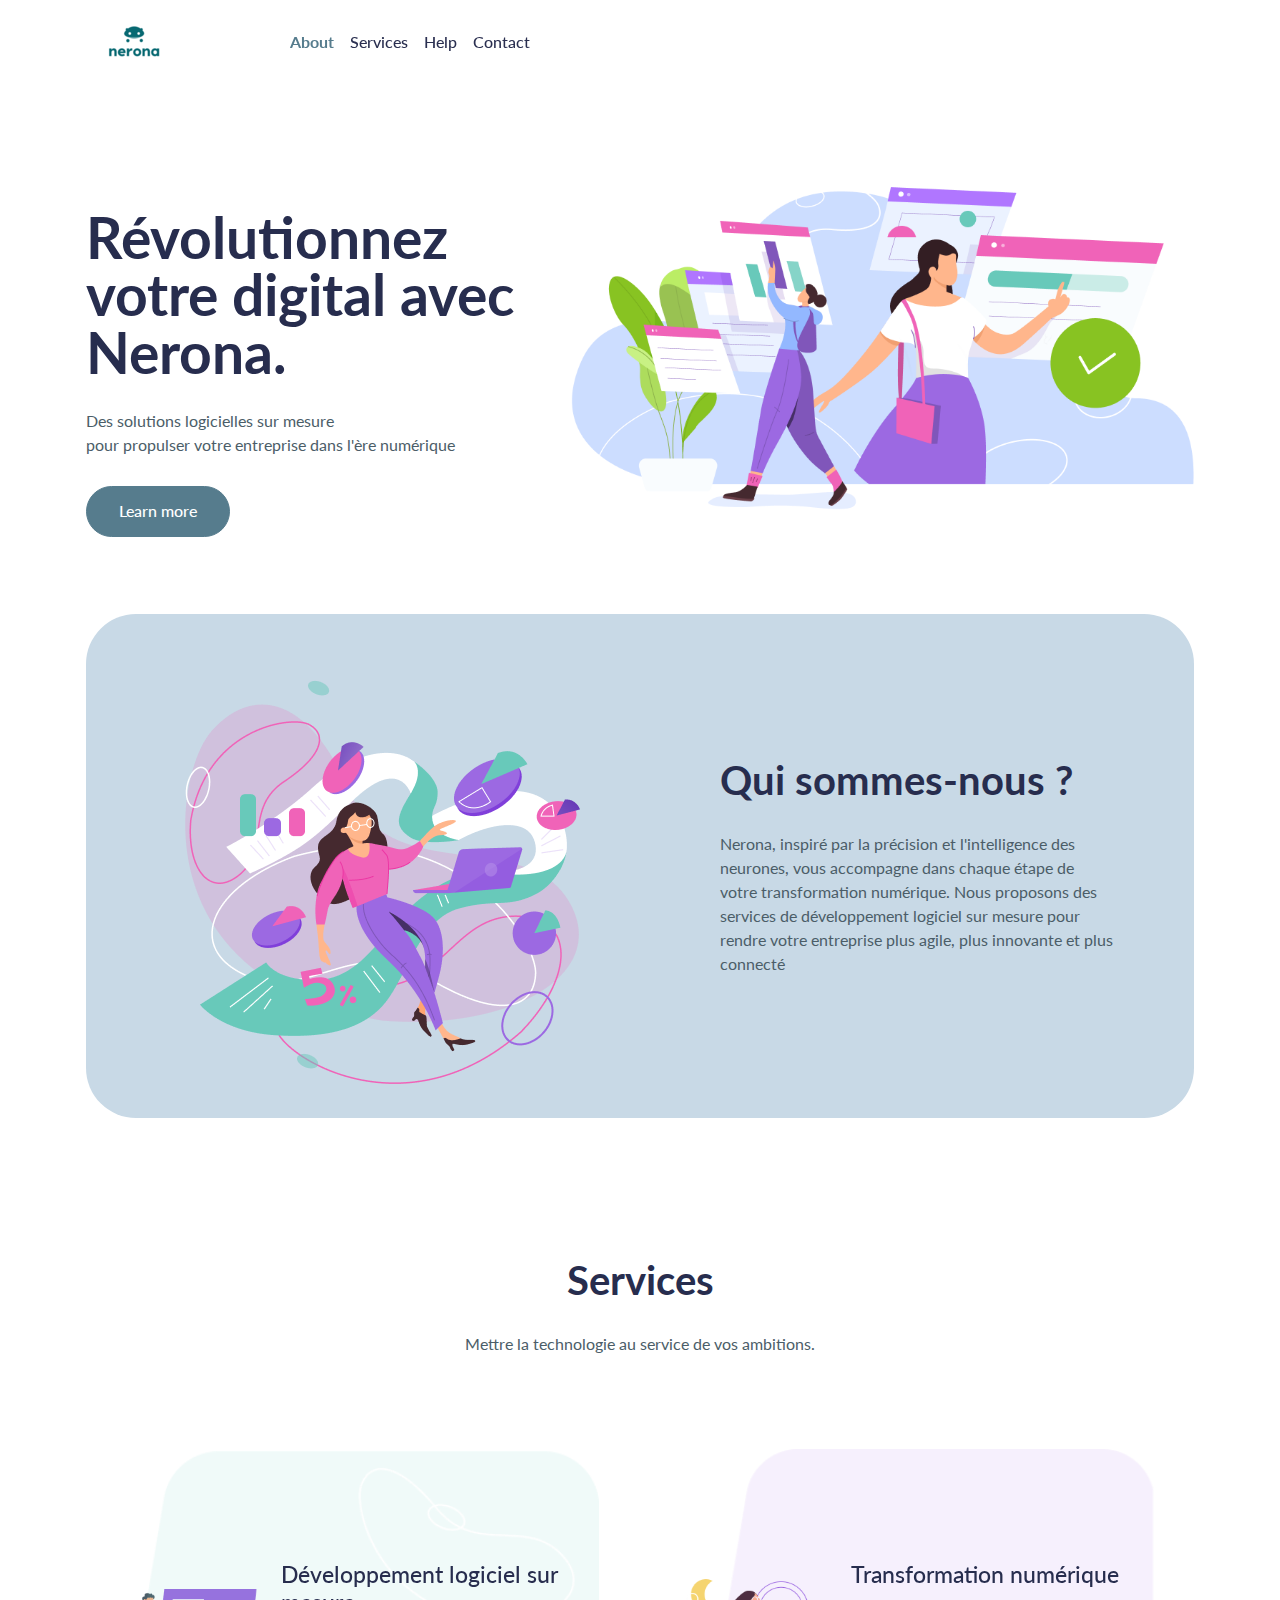
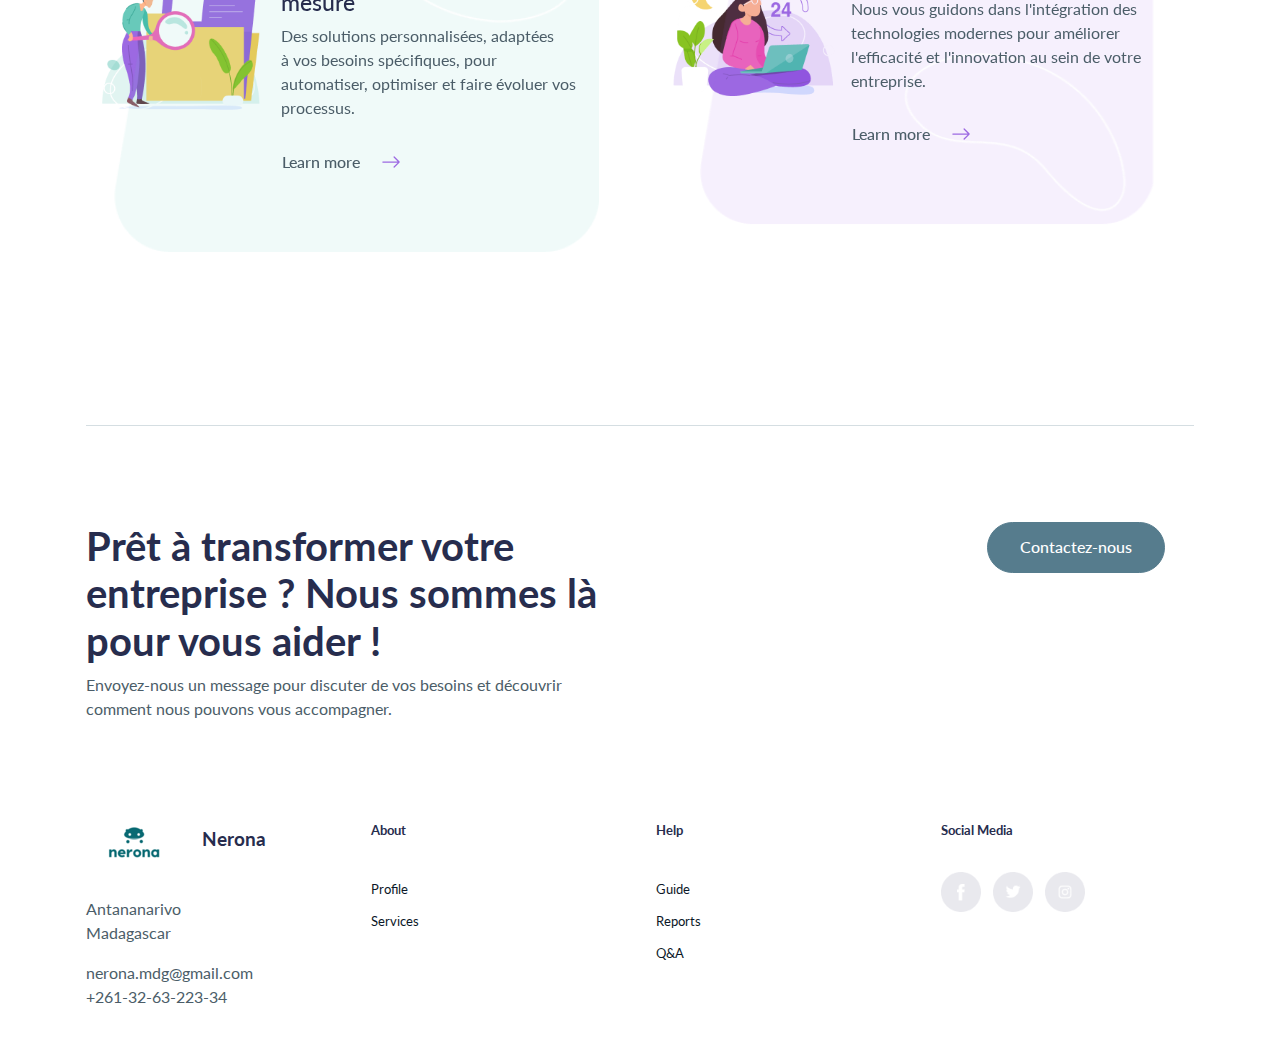
==== index.html @ 91577f98 "first commit" ====
<!DOCTYPE html>
<html lang="en-US" dir="ltr">

<head>
  <meta charset="utf-8">
  <meta http-equiv="X-UA-Compatible" content="IE=edge">
  <meta name="viewport" content="width=device-width, initial-scale=1">
  <title>Nerona</title>
  <link rel="apple-touch-icon" sizes="180x180" href="assets/img/favicons/apple-touch-icon.png">
  <link rel="icon" type="image/png" sizes="32x32" href="assets/img/favicons/favicon-32x32.png">
  <link rel="icon" type="image/png" sizes="16x16" href="assets/img/favicons/favicon-16x16.png">
  <link rel="shortcut icon" type="image/x-icon" href="assets/img/favicons/favicon.ico">
  <link rel="manifest" href="assets/img/favicons/manifest.json">
  <meta name="msapplication-TileImage" content="assets/img/favicons/mstile-150x150.png">
  <meta name="theme-color" content="#ffffff">
  <link href="assets/css/theme.css" rel="stylesheet" />

</head>


<body>
  <main class="main" id="top">
    <nav class="navbar navbar-expand-lg navbar-light fixed-top py-3" data-navbar-on-scroll="data-navbar-on-scroll">
      <div class="container"><a class="navbar-brand" href="#"><img class="img-fluid" src="assets/img/icons/logo.png"
            alt="" /></a>
        <button class="navbar-toggler collapsed" type="button" data-bs-toggle="collapse"
          data-bs-target="#navbarSupportedContent" aria-controls="navbarSupportedContent" aria-expanded="false"
          aria-label="Toggle navigation"><span class="navbar-toggler-icon"></span></button>
        <div class="collapse navbar-collapse" id="navbarSupportedContent">
          <ul class="navbar-nav me-auto ms-lg-4 ms-xl-7 border-bottom border-lg-bottom-0 pt-2 pt-lg-0">
            <li class="nav-item"><a class="nav-link fw-bold active" aria-current="page" href="#">About</a></li>
            <li class="nav-item"><a class="nav-link fw-medium" href="#">Services</a></li>
            <li class="nav-item"><a class="nav-link fw-medium" href="#">Help</a></li>
            <li class="nav-item"><a class="nav-link fw-medium" href="#">Contact</a></li>
          </ul>
        </div>
      </div>
    </nav>
    <section class="py-5">

      <div class="container">
        <div class="row align-items-center">
          <div class="col-md-5 col-lg-7 order-md-1 pt-8"><img class="img-fluid"
              src="assets/img/illustrations/hero-header.png" alt="" /></div>
          <div class="col-md-7 col-lg-5 text-center text-md-start pt-5 pt-md-9">
            <h1 class="mb-4 display-2 fw-bold">Révolutionnez votre digital avec<br
                class="d-block d-lg-none d-xl-block" />Nerona.</h1>
            <p class="mt-3 mb-4">Des solutions logicielles sur mesure <br />pour propulser votre entreprise dans l'ère
              numérique</p><a class="btn btn-lg btn-info rounded-pill" href="#" role="button">Learn more</a>
          </div>
        </div>
      </div>
    </section>
    <section class="py-4">
      <div class="container">
        <div class="row">
          <div class="col-12">
            <div class="card mb-3 bg-soft-danger rounded-3">
              <div class="row g-0 align-items-center">
                <div class="col-md-5 col-lg-6 text-md-center"><img class="img-fluid"
                    src="assets/img/illustrations/about.png" alt="" /></div>
                <div class="col-md-7 col-lg-6 px-md-2 px-xl-6 text-center text-md-start">
                  <div class="card-body px-4 py-5 p-lg-3 p-md-4">
                    <h1 class="mb-4 fw-bold">Qui sommes-nous ?<br class="d-md-none d-xxl-block" /></h1>
                    <p class="card-text">Nerona, inspiré par la précision et l'intelligence des neurones,
                      vous accompagne dans chaque étape de votre transformation numérique.
                      Nous proposons des services de développement logiciel sur mesure pour rendre votre entreprise plus
                      agile,
                      plus innovante et plus connecté
                    </p>
                  </div>
                </div>
              </div>
            </div>
          </div>
        </div>
      </div>
    </section>
    <section class="py-6">
      <div class="container-lg">
        <div class="row flex-center mb-5">
          <div class="col-auto text-center my-4">
            <h1 class="mb-4 fw-bold">Services</h1>
            <p>Mettre la technologie au service de vos ambitions.</p>
          </div>
        </div>
        <div class="row">
          <div class="col-md-6 mb-4">
            <div class="card px-5 px-md-3 py-lg-5">
              <div class="row flex-center">
                <div class="bg-holder z-index-1 d-none d-lg-block"
                  style="background-image:url(assets/img/illustrations/feature-bg-1.png);background-position:center;background-size:contain;">
                </div>
                <div class="bg-holder z-index-1 d-block d-lg-none"
                  style="background-image:url(assets/img/illustrations/feature-bg-1.png);background-position:center;background-size:cover;">
                </div>
                <div class="col-md-4 pe-0 pe-md-0 text-center"><img class="img-fluid"
                    src="assets/img/illustrations/feature-search.png" alt="" /></div>
                <div class="col-md-8 ps-md-3 pe-md-2 text-center text-md-start z-index-2">
                  <div class="card-body px-0">
                    <h4 class="card-title pt-md-5">Développement logiciel sur mesure</h4>
                    <p>Des solutions personnalisées, adaptées
                      <br>à vos besoins spécifiques,
                      pour <br> automatiser, optimiser
                      et faire évoluer vos processus.
                    </p>
                    <div><a class="btn btn-lg ps-0 pe-3" href="#" role="button">Learn more</a>
                      <svg class="bi bi-arrow-right" xmlns="http://www.w3.org/2000/svg" width="20" height="20"
                        fill="#9C69E2" viewBox="0 0 16 16">
                        <path fill-rule="evenodd"
                          d="M1 8a.5.5 0 0 1 .5-.5h11.793l-3.147-3.146a.5.5 0 0 1 .708-.708l4 4a.5.5 0 0 1 0 .708l-4 4a.5.5 0 0 1-.708-.708L13.293 8.5H1.5A.5.5 0 0 1 1 8z">
                        </path>
                      </svg>
                    </div>
                  </div>
                </div>
              </div>
            </div>
          </div>
          <div class="col-md-6 mb-4">
            <div class="card px-5 px-md-3 py-lg-5">
              <div class="row flex-center">
                <div class="bg-holder z-index-1 d-none d-lg-block"
                  style="background-image:url(assets/img/illustrations/feature-bg-2.png);background-position:center;background-size:contain;">
                </div>
                <div class="bg-holder z-index-1 d-block d-lg-none"
                  style="background-image:url(assets/img/illustrations/feature-bg-2.png);background-position:center;background-size:cover;">
                </div>
                <div class="col-md-4 pe-0 pe-md-0 text-center"><img class="img-fluid"
                    src="assets/img/illustrations/feature-hour.png" alt="" /></div>
                <div class="col-md-8 ps-md-3 pe-md-2 text-center text-md-start z-index-2">
                  <div class="card-body px-0">
                    <h4 class="card-title pt-md-5">Transformation numérique</h4>
                    <p>Nous vous guidons dans l'intégration des technologies modernes pour améliorer l'efficacité et
                      l'innovation au sein de votre entreprise.</p>
                    <div><a class="btn btn-lg ps-0 pe-3" href="#" role="button">Learn more</a>
                      <svg class="bi bi-arrow-right" xmlns="http://www.w3.org/2000/svg" width="20" height="20"
                        fill="#9C69E2" viewBox="0 0 16 16">
                        <path fill-rule="evenodd"
                          d="M1 8a.5.5 0 0 1 .5-.5h11.793l-3.147-3.146a.5.5 0 0 1 .708-.708l4 4a.5.5 0 0 1 0 .708l-4 4a.5.5 0 0 1-.708-.708L13.293 8.5H1.5A.5.5 0 0 1 1 8z">
                        </path>
                      </svg>
                    </div>
                  </div>
                </div>
              </div>
            </div>
          </div>
        </div>
      </div>
    </section>
    <section class="py-6 pb-0">

      <div class="container">
        <hr class="text-info opacity-25" />
        <div class="row py-7 justify-content-sm-between text-center text-md-start">
          <div class="col-md-6">
            <h1 class="fw-bold">Prêt à transformer votre entreprise ? Nous sommes là pour vous aider !</h1>
            <p>Envoyez-nous un message pour discuter de vos besoins et découvrir comment nous pouvons vous accompagner.
            </p>
          </div>
          <div class="col-md-6 text-lg-end"><a class="btn btn-lg btn-danger rounded-pill me-4 me-md-3 me-lg-4" href="#"
              role="button">Contactez-nous</a>
          </div>
        </div>
        <div class="row justify-content-lg-around">
          <div class="col-12 col-sm-12 col-lg-3 mb-4 order-0 order-sm-0"><a class="text-decoration-none" href="#"><img
                class="img-fluid me-3" src="assets/img/icons/logo.png" alt="" /><span
                class="fw-bold fs-1 text-1000">Nerona</span></a>
            <p class="mt-4">Antananarivo<br />Madagascar</p>
            <p>nerona.mdg@gmail.com<br />+261-32-63-223-34</p>
          </div>
          <div class="col-6 col-sm-4 col-lg-3 mb-3 order-2 order-sm-1">
            <h6 class="lh-lg fw-bold mb-4">About</h6>
            <ul class="list-unstyled mb-md-4 mb-lg-0">
              <li class="lh-lg"><a class="text-dark fs--1 text-decoration-none" href="#!">Profile</a></li>
              <li class="lh-lg"><a class="text-dark fs--1 text-decoration-none" href="#!">Services</a></li>
            </ul>
          </div>
          <div class="col-6 col-sm-4 col-lg-3 mb-3 order-3 order-sm-2">
            <h6 class="lh-lg fw-bold mb-4"> Help </h6>
            <ul class="list-unstyled mb-md-4 mb-lg-0">
              <li class="lh-lg"><a class="text-dark fs--1 text-decoration-none" href="#!">Guide</a></li>
              <li class="lh-lg"><a class="text-dark fs--1 text-decoration-none" href="#!">Reports</a></li>
              <li class="lh-lg"><a class="text-dark fs--1 text-decoration-none" href="#!">Q&amp;A</a></li>
            </ul>
          </div>
          <div class="col-12 col-sm-4 col-lg-3 mb-3 order-1 order-sm-3">
            <h6 class="lh-lg fw-bold mb-4">Social Media </h6>
            <ul class="list-unstyled mb-md-4 mb-lg-0">
              <li class="list-inline-item"><a class="text-dark fs--1 text-decoration-none" href="#!"><img
                    class="img-fluid" src="assets/img/icons/f.png" width="40" alt="" /></a></li>
              <li class="list-inline-item"><a class="text-dark fs--1 text-decoration-none" href="#!"><img
                    class="img-fluid" src="assets/img/icons/t.png" width="40" alt="" /></a></li>
              <li class="list-inline-item"><a class="text-dark fs--1 text-decoration-none" href="#!"><img
                    class="img-fluid" src="assets/img/icons/i.png" width="40" alt="" /></a></li>
            </ul>
          </div>
        </div>
      </div>
      <!-- end of .container-->

    </section>
  </main>
  <!-- ===============================================-->
  <!--    End of Main Content-->
  <!-- ===============================================-->




  <!-- ===============================================-->
  <!--    JavaScripts-->
  <!-- ===============================================-->
  <script src="vendors/@popperjs/popper.min.js"></script>
  <script src="vendors/bootstrap/bootstrap.min.js"></script>
  <script src="vendors/is/is.min.js"></script>
  <script src="https://polyfill.io/v3/polyfill.min.js?features=window.scroll"></script>
  <script src="assets/js/theme.js"></script>

  <link
    href="https://fonts.googleapis.com/css2?family=Lato:ital,wght@0,300;0,400;0,700;0,900;1,300;1,700;1,900&amp;display=swap"
    rel="stylesheet">
</body>

</html>
---- assets/css/theme.css ----
/* -------------------------------------------------------------------------- */
/*                                 Theme                                      */
/* -------------------------------------------------------------------------- */
/* prettier-ignore */
/* -------------------------------------------------------------------------- */
/*                                  Utilities                                 */
/* -------------------------------------------------------------------------- */
/*-----------------------------------------------
|   Bootstrap Styles
-----------------------------------------------*/
/*!
 * Bootstrap v5.0.0-alpha1 (https://getbootstrap.com/)
 * Copyright 2011-2020 The Bootstrap Authors
 * Copyright 2011-2020 Twitter, Inc.
 * Licensed under MIT (https://github.com/twbs/bootstrap/blob/main/LICENSE)
 */
:root {
  /* --bs-blue:  #567C8D;
  --bs-indigo: #727cf5;
  --bs-purple: #567C8D;
  --bs-pink: #567C8D;
  --bs-red: #EF4358;
  --bs-orange: #F56538;
  --bs-yellow: #FFBA49;
  --bs-green: #68C9BA;
  --bs-teal: #299EF3;
  --bs-cyan: #38B0F5;
  --bs-white: #fff;
  --bs-gray: #94A2B3;
  --bs-gray-dark: #4B5D68;
  --bs-primary:  #567C8D;
  --bs-secondary: #299EF3;
  --bs-success: #68C9BA;
  --bs-info: #567C8D;
  --bs-warning: #FFBA49;
  --bs-danger: #567C8D;
  --bs-light: #f9fafd;
  --bs-dark: #0b1727;
  --bs-font-sans-serif: "Lato", "Poppins", -apple-system, BlinkMacSystemFont, "Segoe UI", "Helvetica Neue", Arial, sans-serif, "Apple Color Emoji", "Segoe UI Emoji", "Segoe UI Symbol";
  --bs-font-monospace: "SFMono-Regular", Menlo, Monaco, Consolas, "Liberation Mono", "Courier New", monospace;
  --bs-gradient: linear-gradient(180deg, rgba(255, 255, 255, 0.15), rgba(255, 255, 255, 0)); */
}

*,
*::before,
*::after {
  -webkit-box-sizing: border-box;
  box-sizing: border-box;
}

@media (prefers-reduced-motion: no-preference) {
  :root {
    scroll-behavior: smooth;
  }
}

body {
  margin: 0;
  font-family: "Lato", -apple-system, BlinkMacSystemFont, "Segoe UI", "Helvetica Neue", Arial, sans-serif, "Apple Color Emoji", "Segoe UI Emoji", "Segoe UI Symbol";
  font-size: 1rem;
  font-weight: 400;
  line-height: 1.5;
  color: #4B5D68;
  background-color: #fff;
  -webkit-text-size-adjust: 100%;
  -webkit-tap-highlight-color: rgba(0, 0, 0, 0);
}

[tabindex="-1"]:focus:not(:focus-visible) {
  outline: 0 !important;
}

hr {
  margin: 1rem 0;
  color: #bec3d0;
  background-color: currentColor;
  border: 0;
  opacity: 1;
}

hr:not([size]) {
  height: 1px;
}

h1, .h1, h2, .h2, h3, .h3, h4, .h4, h5, .h5, h6, .h6 {
  margin-top: 0;
  margin-bottom: 0.5rem;
  font-family: "Lato", "Poppins", -apple-system, BlinkMacSystemFont, "Segoe UI", "Helvetica Neue", Arial, sans-serif, "Apple Color Emoji", "Segoe UI Emoji", "Segoe UI Symbol";
  font-weight: 500;
  line-height: 1.2;
  color: #272D4E;
}

h1, .h1 {
  font-size: calc(1.37383rem + 1.48598vw);
}

@media (min-width: 1200px) {
  h1, .h1 {
    font-size: 2.48832rem;
  }
}

h2, .h2 {
  font-size: calc(1.33236rem + 0.98832vw);
}

@media (min-width: 1200px) {
  h2, .h2 {
    font-size: 2.0736rem;
  }
}

h3, .h3 {
  font-size: calc(1.2978rem + 0.5736vw);
}

@media (min-width: 1200px) {
  h3, .h3 {
    font-size: 1.728rem;
  }
}

h4, .h4 {
  font-size: calc(1.269rem + 0.228vw);
}

@media (min-width: 1200px) {
  h4, .h4 {
    font-size: 1.44rem;
  }
}

h5, .h5 {
  font-size: 1.2rem;
}

h6, .h6 {
  font-size: 0.83333rem;
}

p {
  margin-top: 0;
  margin-bottom: 1rem;
}

abbr[title],
abbr[data-bs-original-title] {
  text-decoration: underline;
  -webkit-text-decoration: underline dotted;
  text-decoration: underline dotted;
  cursor: help;
  -webkit-text-decoration-skip-ink: none;
  text-decoration-skip-ink: none;
}

address {
  margin-bottom: 1rem;
  font-style: normal;
  line-height: inherit;
}

ol,
ul {
  padding-left: 2rem;
}

ol,
ul,
dl {
  margin-top: 0;
  margin-bottom: 1rem;
}

ol ol,
ul ul,
ol ul,
ul ol {
  margin-bottom: 0;
}

dt {
  font-weight: 700;
}

dd {
  margin-bottom: .5rem;
  margin-left: 0;
}

blockquote {
  margin: 0 0 1rem;
}

b,
strong {
  font-weight: 800;
}

small, .small {
  font-size: 75%;
}

mark, .mark {
  padding: 0.2em;
  background-color: #fcf8e3;
}

sub,
sup {
  position: relative;
  font-size: 0.75em;
  line-height: 0;
  vertical-align: baseline;
}

sub {
  bottom: -.25em;
}

sup {
  top: -.5em;
}

a {
  color: #299EF3;
  text-decoration: none;
}

a:hover {
  color: #217ec2;
  text-decoration: underline;
}

a:not([href]):not([class]), a:not([href]):not([class]):hover {
  color: inherit;
  text-decoration: none;
}

pre,
code,
kbd,
samp {
  font-family: var(--bs-font-monospace);
  font-size: 1em;
  direction: ltr /* rtl:ignore */;
  unicode-bidi: bidi-override;
}

pre {
  display: block;
  margin-top: 0;
  margin-bottom: 1rem;
  overflow: auto;
  font-size: 75%;
}

pre code {
  font-size: inherit;
  color: inherit;
  word-break: normal;
}

code {
  font-size: 75%;
  color: #567C8D;
  word-wrap: break-word;
}

a > code {
  color: inherit;
}

kbd {
  padding: 0.2rem 0.4rem;
  font-size: 75%;
  color: #fff;
  background-color: #4F5665;
  border-radius: 0.625rem;
}

kbd kbd {
  padding: 0;
  font-size: 1em;
  font-weight: 700;
}

figure {
  margin: 0 0 1rem;
}

img,
svg {
  vertical-align: middle;
}

table {
  caption-side: bottom;
  border-collapse: collapse;
}

caption {
  padding-top: 0.5rem;
  padding-bottom: 0.5rem;
  color: #6f7995;
  text-align: left;
}

th {
  text-align: inherit;
  text-align: -webkit-match-parent;
}

thead,
tbody,
tfoot,
tr,
td,
th {
  border-color: inherit;
  border-style: solid;
  border-width: 0;
}

label {
  display: inline-block;
}

button {
  border-radius: 0;
}

button:focus:not(:focus-visible) {
  outline: 0;
}

input,
button,
select,
optgroup,
textarea {
  margin: 0;
  font-family: inherit;
  font-size: inherit;
  line-height: inherit;
}

button,
select {
  text-transform: none;
}

[role="button"] {
  cursor: pointer;
}

select {
  word-wrap: normal;
}

[list]::-webkit-calendar-picker-indicator {
  display: none;
}

button,
[type="button"],
[type="reset"],
[type="submit"] {
  -webkit-appearance: button;
}

button:not(:disabled),
[type="button"]:not(:disabled),
[type="reset"]:not(:disabled),
[type="submit"]:not(:disabled) {
  cursor: pointer;
}

::-moz-focus-inner {
  padding: 0;
  border-style: none;
}

textarea {
  resize: vertical;
}

fieldset {
  min-width: 0;
  padding: 0;
  margin: 0;
  border: 0;
}

legend {
  float: left;
  width: 100%;
  padding: 0;
  margin-bottom: 0.5rem;
  font-size: calc(1.275rem + 0.3vw);
  line-height: inherit;
}

@media (min-width: 1200px) {
  legend {
    font-size: 1.5rem;
  }
}

legend + * {
  clear: left;
}

::-webkit-datetime-edit-fields-wrapper,
::-webkit-datetime-edit-text,
::-webkit-datetime-edit-minute,
::-webkit-datetime-edit-hour-field,
::-webkit-datetime-edit-day-field,
::-webkit-datetime-edit-month-field,
::-webkit-datetime-edit-year-field {
  padding: 0;
}

::-webkit-inner-spin-button {
  height: auto;
}

[type="search"] {
  outline-offset: -2px;
  -webkit-appearance: textfield;
}

/* rtl:raw:
[type="tel"],
[type="url"],
[type="email"],
[type="number"] {
  direction: ltr;
}
*/
::-webkit-search-decoration {
  -webkit-appearance: none;
}

::-webkit-color-swatch-wrapper {
  padding: 0;
}

::file-selector-button {
  font: inherit;
}

::-webkit-file-upload-button {
  font: inherit;
  -webkit-appearance: button;
}

output {
  display: inline-block;
}

iframe {
  border: 0;
}

summary {
  display: list-item;
  cursor: pointer;
}

progress {
  vertical-align: baseline;
}

[hidden] {
  display: none !important;
}

.lead {
  font-size: 1.2rem;
  font-weight: 400;
}

.display-1 {
  font-size: calc(1.55498rem + 3.65978vw);
  font-weight: 900;
  line-height: 1;
}

@media (min-width: 1200px) {
  .display-1 {
    font-size: 4.29982rem;
  }
}

.display-2 {
  font-size: calc(1.48332rem + 2.79982vw);
  font-weight: 900;
  line-height: 1;
}

@media (min-width: 1200px) {
  .display-2 {
    font-size: 3.58318rem;
  }
}

.display-3 {
  font-size: calc(1.4236rem + 2.08318vw);
  font-weight: 900;
  line-height: 1;
}

@media (min-width: 1200px) {
  .display-3 {
    font-size: 2.98598rem;
  }
}

.display-4 {
  font-size: calc(1.37383rem + 1.48598vw);
  font-weight: 900;
  line-height: 1;
}

@media (min-width: 1200px) {
  .display-4 {
    font-size: 2.48832rem;
  }
}

.display-5 {
  font-size: calc(1.33236rem + 0.98832vw);
  font-weight: 900;
  line-height: 1;
}

@media (min-width: 1200px) {
  .display-5 {
    font-size: 2.0736rem;
  }
}

.display-6 {
  font-size: calc(1.2978rem + 0.5736vw);
  font-weight: 900;
  line-height: 1;
}

@media (min-width: 1200px) {
  .display-6 {
    font-size: 1.728rem;
  }
}

.list-unstyled {
  padding-left: 0;
  list-style: none;
}

.list-inline {
  padding-left: 0;
  list-style: none;
}

.list-inline-item {
  display: inline-block;
}

.list-inline-item:not(:last-child) {
  margin-right: 0.5rem;
}

.initialism {
  font-size: 75%;
  text-transform: uppercase;
}

.blockquote {
  margin-bottom: 1rem;
  font-size: 1.2rem;
}

.blockquote > :last-child {
  margin-bottom: 0;
}

.blockquote-footer {
  margin-top: -1rem;
  margin-bottom: 1rem;
  font-size: 75%;
  color: #94A2B3;
}

.blockquote-footer::before {
  content: "\2014\00A0";
}

.img-fluid {
  max-width: 100%;
  height: auto;
}

.img-thumbnail {
  padding: 0.25rem;
  background-color: #fff;
  border: 1px solid #bec3d0;
  border-radius: 0.25rem;
  max-width: 100%;
  height: auto;
}

.figure {
  display: inline-block;
}

.figure-img {
  margin-bottom: 0.5rem;
  line-height: 1;
}

.figure-caption {
  font-size: 75%;
  color: #94A2B3;
}

.container,
.container-fluid,
.container-sm,
.container-md,
.container-lg,
.container-xl,
.container-xxl {
  width: 100%;
  padding-right: var(--bs-gutter-x, 1rem);
  padding-left: var(--bs-gutter-x, 1rem);
  margin-right: auto;
  margin-left: auto;
}

@media (min-width: 576px) {
  .container, .container-sm {
    max-width: 540px;
  }
}

@media (min-width: 768px) {
  .container, .container-sm, .container-md {
    max-width: 720px;
  }
}

@media (min-width: 992px) {
  .container, .container-sm, .container-md, .container-lg {
    max-width: 960px;
  }
}

@media (min-width: 1200px) {
  .container, .container-sm, .container-md, .container-lg, .container-xl {
    max-width: 1140px;
  }
}

@media (min-width: 1540px) {
  .container, .container-sm, .container-md, .container-lg, .container-xl, .container-xxl {
    max-width: 1480px;
  }
}

.row {
  --bs-gutter-x: 2rem;
  --bs-gutter-y: 0;
  display: -webkit-box;
  display: -ms-flexbox;
  display: flex;
  -ms-flex-wrap: wrap;
  flex-wrap: wrap;
  margin-top: calc(var(--bs-gutter-y) * -1);
  margin-right: calc(var(--bs-gutter-x) / -2);
  margin-left: calc(var(--bs-gutter-x) / -2);
}

.row > * {
  -ms-flex-negative: 0;
  flex-shrink: 0;
  width: 100%;
  max-width: 100%;
  padding-right: calc(var(--bs-gutter-x) / 2);
  padding-left: calc(var(--bs-gutter-x) / 2);
  margin-top: var(--bs-gutter-y);
}

.col {
  -webkit-box-flex: 1;
  -ms-flex: 1 0 0%;
  flex: 1 0 0%;
}

.row-cols-auto > * {
  -webkit-box-flex: 0;
  -ms-flex: 0 0 auto;
  flex: 0 0 auto;
  width: auto;
}

.row-cols-1 > * {
  -webkit-box-flex: 0;
  -ms-flex: 0 0 auto;
  flex: 0 0 auto;
  width: 100%;
}

.row-cols-2 > * {
  -webkit-box-flex: 0;
  -ms-flex: 0 0 auto;
  flex: 0 0 auto;
  width: 50%;
}

.row-cols-3 > * {
  -webkit-box-flex: 0;
  -ms-flex: 0 0 auto;
  flex: 0 0 auto;
  width: 33.33333%;
}

.row-cols-4 > * {
  -webkit-box-flex: 0;
  -ms-flex: 0 0 auto;
  flex: 0 0 auto;
  width: 25%;
}

.row-cols-5 > * {
  -webkit-box-flex: 0;
  -ms-flex: 0 0 auto;
  flex: 0 0 auto;
  width: 20%;
}

.row-cols-6 > * {
  -webkit-box-flex: 0;
  -ms-flex: 0 0 auto;
  flex: 0 0 auto;
  width: 16.66667%;
}

.col-auto {
  -webkit-box-flex: 0;
  -ms-flex: 0 0 auto;
  flex: 0 0 auto;
  width: auto;
}

.col-1 {
  -webkit-box-flex: 0;
  -ms-flex: 0 0 auto;
  flex: 0 0 auto;
  width: 8.33333%;
}

.col-2 {
  -webkit-box-flex: 0;
  -ms-flex: 0 0 auto;
  flex: 0 0 auto;
  width: 16.66667%;
}

.col-3 {
  -webkit-box-flex: 0;
  -ms-flex: 0 0 auto;
  flex: 0 0 auto;
  width: 25%;
}

.col-4 {
  -webkit-box-flex: 0;
  -ms-flex: 0 0 auto;
  flex: 0 0 auto;
  width: 33.33333%;
}

.col-5 {
  -webkit-box-flex: 0;
  -ms-flex: 0 0 auto;
  flex: 0 0 auto;
  width: 41.66667%;
}

.col-6 {
  -webkit-box-flex: 0;
  -ms-flex: 0 0 auto;
  flex: 0 0 auto;
  width: 50%;
}

.col-7 {
  -webkit-box-flex: 0;
  -ms-flex: 0 0 auto;
  flex: 0 0 auto;
  width: 58.33333%;
}

.col-8 {
  -webkit-box-flex: 0;
  -ms-flex: 0 0 auto;
  flex: 0 0 auto;
  width: 66.66667%;
}

.col-9 {
  -webkit-box-flex: 0;
  -ms-flex: 0 0 auto;
  flex: 0 0 auto;
  width: 75%;
}

.col-10 {
  -webkit-box-flex: 0;
  -ms-flex: 0 0 auto;
  flex: 0 0 auto;
  width: 83.33333%;
}

.col-11 {
  -webkit-box-flex: 0;
  -ms-flex: 0 0 auto;
  flex: 0 0 auto;
  width: 91.66667%;
}

.col-12 {
  -webkit-box-flex: 0;
  -ms-flex: 0 0 auto;
  flex: 0 0 auto;
  width: 100%;
}

.offset-1 {
  margin-left: 8.33333%;
}

.offset-2 {
  margin-left: 16.66667%;
}

.offset-3 {
  margin-left: 25%;
}

.offset-4 {
  margin-left: 33.33333%;
}

.offset-5 {
  margin-left: 41.66667%;
}

.offset-6 {
  margin-left: 50%;
}

.offset-7 {
  margin-left: 58.33333%;
}

.offset-8 {
  margin-left: 66.66667%;
}

.offset-9 {
  margin-left: 75%;
}

.offset-10 {
  margin-left: 83.33333%;
}

.offset-11 {
  margin-left: 91.66667%;
}

.g-0,
.gx-0 {
  --bs-gutter-x: 0;
}

.g-0,
.gy-0 {
  --bs-gutter-y: 0;
}

.g-1,
.gx-1 {
  --bs-gutter-x: 0.25rem;
}

.g-1,
.gy-1 {
  --bs-gutter-y: 0.25rem;
}

.g-2,
.gx-2 {
  --bs-gutter-x: 0.5rem;
}

.g-2,
.gy-2 {
  --bs-gutter-y: 0.5rem;
}

.g-3,
.gx-3 {
  --bs-gutter-x: 1rem;
}

.g-3,
.gy-3 {
  --bs-gutter-y: 1rem;
}

.g-4,
.gx-4 {
  --bs-gutter-x: 1.8rem;
}

.g-4,
.gy-4 {
  --bs-gutter-y: 1.8rem;
}

.g-5,
.gx-5 {
  --bs-gutter-x: 3rem;
}

.g-5,
.gy-5 {
  --bs-gutter-y: 3rem;
}

.g-6,
.gx-6 {
  --bs-gutter-x: 4rem;
}

.g-6,
.gy-6 {
  --bs-gutter-y: 4rem;
}

.g-7,
.gx-7 {
  --bs-gutter-x: 5rem;
}

.g-7,
.gy-7 {
  --bs-gutter-y: 5rem;
}

.g-8,
.gx-8 {
  --bs-gutter-x: 7.5rem;
}

.g-8,
.gy-8 {
  --bs-gutter-y: 7.5rem;
}

.g-9,
.gx-9 {
  --bs-gutter-x: 10rem;
}

.g-9,
.gy-9 {
  --bs-gutter-y: 10rem;
}

.g-10,
.gx-10 {
  --bs-gutter-x: 12.5rem;
}

.g-10,
.gy-10 {
  --bs-gutter-y: 12.5rem;
}

.g-11,
.gx-11 {
  --bs-gutter-x: 15rem;
}

.g-11,
.gy-11 {
  --bs-gutter-y: 15rem;
}

@media (min-width: 576px) {
  .col-sm {
    -webkit-box-flex: 1;
    -ms-flex: 1 0 0%;
    flex: 1 0 0%;
  }
  .row-cols-sm-auto > * {
    -webkit-box-flex: 0;
    -ms-flex: 0 0 auto;
    flex: 0 0 auto;
    width: auto;
  }
  .row-cols-sm-1 > * {
    -webkit-box-flex: 0;
    -ms-flex: 0 0 auto;
    flex: 0 0 auto;
    width: 100%;
  }
  .row-cols-sm-2 > * {
    -webkit-box-flex: 0;
    -ms-flex: 0 0 auto;
    flex: 0 0 auto;
    width: 50%;
  }
  .row-cols-sm-3 > * {
    -webkit-box-flex: 0;
    -ms-flex: 0 0 auto;
    flex: 0 0 auto;
    width: 33.33333%;
  }
  .row-cols-sm-4 > * {
    -webkit-box-flex: 0;
    -ms-flex: 0 0 auto;
    flex: 0 0 auto;
    width: 25%;
  }
  .row-cols-sm-5 > * {
    -webkit-box-flex: 0;
    -ms-flex: 0 0 auto;
    flex: 0 0 auto;
    width: 20%;
  }
  .row-cols-sm-6 > * {
    -webkit-box-flex: 0;
    -ms-flex: 0 0 auto;
    flex: 0 0 auto;
    width: 16.66667%;
  }
  .col-sm-auto {
    -webkit-box-flex: 0;
    -ms-flex: 0 0 auto;
    flex: 0 0 auto;
    width: auto;
  }
  .col-sm-1 {
    -webkit-box-flex: 0;
    -ms-flex: 0 0 auto;
    flex: 0 0 auto;
    width: 8.33333%;
  }
  .col-sm-2 {
    -webkit-box-flex: 0;
    -ms-flex: 0 0 auto;
    flex: 0 0 auto;
    width: 16.66667%;
  }
  .col-sm-3 {
    -webkit-box-flex: 0;
    -ms-flex: 0 0 auto;
    flex: 0 0 auto;
    width: 25%;
  }
  .col-sm-4 {
    -webkit-box-flex: 0;
    -ms-flex: 0 0 auto;
    flex: 0 0 auto;
    width: 33.33333%;
  }
  .col-sm-5 {
    -webkit-box-flex: 0;
    -ms-flex: 0 0 auto;
    flex: 0 0 auto;
    width: 41.66667%;
  }
  .col-sm-6 {
    -webkit-box-flex: 0;
    -ms-flex: 0 0 auto;
    flex: 0 0 auto;
    width: 50%;
  }
  .col-sm-7 {
    -webkit-box-flex: 0;
    -ms-flex: 0 0 auto;
    flex: 0 0 auto;
    width: 58.33333%;
  }
  .col-sm-8 {
    -webkit-box-flex: 0;
    -ms-flex: 0 0 auto;
    flex: 0 0 auto;
    width: 66.66667%;
  }
  .col-sm-9 {
    -webkit-box-flex: 0;
    -ms-flex: 0 0 auto;
    flex: 0 0 auto;
    width: 75%;
  }
  .col-sm-10 {
    -webkit-box-flex: 0;
    -ms-flex: 0 0 auto;
    flex: 0 0 auto;
    width: 83.33333%;
  }
  .col-sm-11 {
    -webkit-box-flex: 0;
    -ms-flex: 0 0 auto;
    flex: 0 0 auto;
    width: 91.66667%;
  }
  .col-sm-12 {
    -webkit-box-flex: 0;
    -ms-flex: 0 0 auto;
    flex: 0 0 auto;
    width: 100%;
  }
  .offset-sm-0 {
    margin-left: 0;
  }
  .offset-sm-1 {
    margin-left: 8.33333%;
  }
  .offset-sm-2 {
    margin-left: 16.66667%;
  }
  .offset-sm-3 {
    margin-left: 25%;
  }
  .offset-sm-4 {
    margin-left: 33.33333%;
  }
  .offset-sm-5 {
    margin-left: 41.66667%;
  }
  .offset-sm-6 {
    margin-left: 50%;
  }
  .offset-sm-7 {
    margin-left: 58.33333%;
  }
  .offset-sm-8 {
    margin-left: 66.66667%;
  }
  .offset-sm-9 {
    margin-left: 75%;
  }
  .offset-sm-10 {
    margin-left: 83.33333%;
  }
  .offset-sm-11 {
    margin-left: 91.66667%;
  }
  .g-sm-0,
  .gx-sm-0 {
    --bs-gutter-x: 0;
  }
  .g-sm-0,
  .gy-sm-0 {
    --bs-gutter-y: 0;
  }
  .g-sm-1,
  .gx-sm-1 {
    --bs-gutter-x: 0.25rem;
  }
  .g-sm-1,
  .gy-sm-1 {
    --bs-gutter-y: 0.25rem;
  }
  .g-sm-2,
  .gx-sm-2 {
    --bs-gutter-x: 0.5rem;
  }
  .g-sm-2,
  .gy-sm-2 {
    --bs-gutter-y: 0.5rem;
  }
  .g-sm-3,
  .gx-sm-3 {
    --bs-gutter-x: 1rem;
  }
  .g-sm-3,
  .gy-sm-3 {
    --bs-gutter-y: 1rem;
  }
  .g-sm-4,
  .gx-sm-4 {
    --bs-gutter-x: 1.8rem;
  }
  .g-sm-4,
  .gy-sm-4 {
    --bs-gutter-y: 1.8rem;
  }
  .g-sm-5,
  .gx-sm-5 {
    --bs-gutter-x: 3rem;
  }
  .g-sm-5,
  .gy-sm-5 {
    --bs-gutter-y: 3rem;
  }
  .g-sm-6,
  .gx-sm-6 {
    --bs-gutter-x: 4rem;
  }
  .g-sm-6,
  .gy-sm-6 {
    --bs-gutter-y: 4rem;
  }
  .g-sm-7,
  .gx-sm-7 {
    --bs-gutter-x: 5rem;
  }
  .g-sm-7,
  .gy-sm-7 {
    --bs-gutter-y: 5rem;
  }
  .g-sm-8,
  .gx-sm-8 {
    --bs-gutter-x: 7.5rem;
  }
  .g-sm-8,
  .gy-sm-8 {
    --bs-gutter-y: 7.5rem;
  }
  .g-sm-9,
  .gx-sm-9 {
    --bs-gutter-x: 10rem;
  }
  .g-sm-9,
  .gy-sm-9 {
    --bs-gutter-y: 10rem;
  }
  .g-sm-10,
  .gx-sm-10 {
    --bs-gutter-x: 12.5rem;
  }
  .g-sm-10,
  .gy-sm-10 {
    --bs-gutter-y: 12.5rem;
  }
  .g-sm-11,
  .gx-sm-11 {
    --bs-gutter-x: 15rem;
  }
  .g-sm-11,
  .gy-sm-11 {
    --bs-gutter-y: 15rem;
  }
}

@media (min-width: 768px) {
  .col-md {
    -webkit-box-flex: 1;
    -ms-flex: 1 0 0%;
    flex: 1 0 0%;
  }
  .row-cols-md-auto > * {
    -webkit-box-flex: 0;
    -ms-flex: 0 0 auto;
    flex: 0 0 auto;
    width: auto;
  }
  .row-cols-md-1 > * {
    -webkit-box-flex: 0;
    -ms-flex: 0 0 auto;
    flex: 0 0 auto;
    width: 100%;
  }
  .row-cols-md-2 > * {
    -webkit-box-flex: 0;
    -ms-flex: 0 0 auto;
    flex: 0 0 auto;
    width: 50%;
  }
  .row-cols-md-3 > * {
    -webkit-box-flex: 0;
    -ms-flex: 0 0 auto;
    flex: 0 0 auto;
    width: 33.33333%;
  }
  .row-cols-md-4 > * {
    -webkit-box-flex: 0;
    -ms-flex: 0 0 auto;
    flex: 0 0 auto;
    width: 25%;
  }
  .row-cols-md-5 > * {
    -webkit-box-flex: 0;
    -ms-flex: 0 0 auto;
    flex: 0 0 auto;
    width: 20%;
  }
  .row-cols-md-6 > * {
    -webkit-box-flex: 0;
    -ms-flex: 0 0 auto;
    flex: 0 0 auto;
    width: 16.66667%;
  }
  .col-md-auto {
    -webkit-box-flex: 0;
    -ms-flex: 0 0 auto;
    flex: 0 0 auto;
    width: auto;
  }
  .col-md-1 {
    -webkit-box-flex: 0;
    -ms-flex: 0 0 auto;
    flex: 0 0 auto;
    width: 8.33333%;
  }
  .col-md-2 {
    -webkit-box-flex: 0;
    -ms-flex: 0 0 auto;
    flex: 0 0 auto;
    width: 16.66667%;
  }
  .col-md-3 {
    -webkit-box-flex: 0;
    -ms-flex: 0 0 auto;
    flex: 0 0 auto;
    width: 25%;
  }
  .col-md-4 {
    -webkit-box-flex: 0;
    -ms-flex: 0 0 auto;
    flex: 0 0 auto;
    width: 33.33333%;
  }
  .col-md-5 {
    -webkit-box-flex: 0;
    -ms-flex: 0 0 auto;
    flex: 0 0 auto;
    width: 41.66667%;
  }
  .col-md-6 {
    -webkit-box-flex: 0;
    -ms-flex: 0 0 auto;
    flex: 0 0 auto;
    width: 50%;
  }
  .col-md-7 {
    -webkit-box-flex: 0;
    -ms-flex: 0 0 auto;
    flex: 0 0 auto;
    width: 58.33333%;
  }
  .col-md-8 {
    -webkit-box-flex: 0;
    -ms-flex: 0 0 auto;
    flex: 0 0 auto;
    width: 66.66667%;
  }
  .col-md-9 {
    -webkit-box-flex: 0;
    -ms-flex: 0 0 auto;
    flex: 0 0 auto;
    width: 75%;
  }
  .col-md-10 {
    -webkit-box-flex: 0;
    -ms-flex: 0 0 auto;
    flex: 0 0 auto;
    width: 83.33333%;
  }
  .col-md-11 {
    -webkit-box-flex: 0;
    -ms-flex: 0 0 auto;
    flex: 0 0 auto;
    width: 91.66667%;
  }
  .col-md-12 {
    -webkit-box-flex: 0;
    -ms-flex: 0 0 auto;
    flex: 0 0 auto;
    width: 100%;
  }
  .offset-md-0 {
    margin-left: 0;
  }
  .offset-md-1 {
    margin-left: 8.33333%;
  }
  .offset-md-2 {
    margin-left: 16.66667%;
  }
  .offset-md-3 {
    margin-left: 25%;
  }
  .offset-md-4 {
    margin-left: 33.33333%;
  }
  .offset-md-5 {
    margin-left: 41.66667%;
  }
  .offset-md-6 {
    margin-left: 50%;
  }
  .offset-md-7 {
    margin-left: 58.33333%;
  }
  .offset-md-8 {
    margin-left: 66.66667%;
  }
  .offset-md-9 {
    margin-left: 75%;
  }
  .offset-md-10 {
    margin-left: 83.33333%;
  }
  .offset-md-11 {
    margin-left: 91.66667%;
  }
  .g-md-0,
  .gx-md-0 {
    --bs-gutter-x: 0;
  }
  .g-md-0,
  .gy-md-0 {
    --bs-gutter-y: 0;
  }
  .g-md-1,
  .gx-md-1 {
    --bs-gutter-x: 0.25rem;
  }
  .g-md-1,
  .gy-md-1 {
    --bs-gutter-y: 0.25rem;
  }
  .g-md-2,
  .gx-md-2 {
    --bs-gutter-x: 0.5rem;
  }
  .g-md-2,
  .gy-md-2 {
    --bs-gutter-y: 0.5rem;
  }
  .g-md-3,
  .gx-md-3 {
    --bs-gutter-x: 1rem;
  }
  .g-md-3,
  .gy-md-3 {
    --bs-gutter-y: 1rem;
  }
  .g-md-4,
  .gx-md-4 {
    --bs-gutter-x: 1.8rem;
  }
  .g-md-4,
  .gy-md-4 {
    --bs-gutter-y: 1.8rem;
  }
  .g-md-5,
  .gx-md-5 {
    --bs-gutter-x: 3rem;
  }
  .g-md-5,
  .gy-md-5 {
    --bs-gutter-y: 3rem;
  }
  .g-md-6,
  .gx-md-6 {
    --bs-gutter-x: 4rem;
  }
  .g-md-6,
  .gy-md-6 {
    --bs-gutter-y: 4rem;
  }
  .g-md-7,
  .gx-md-7 {
    --bs-gutter-x: 5rem;
  }
  .g-md-7,
  .gy-md-7 {
    --bs-gutter-y: 5rem;
  }
  .g-md-8,
  .gx-md-8 {
    --bs-gutter-x: 7.5rem;
  }
  .g-md-8,
  .gy-md-8 {
    --bs-gutter-y: 7.5rem;
  }
  .g-md-9,
  .gx-md-9 {
    --bs-gutter-x: 10rem;
  }
  .g-md-9,
  .gy-md-9 {
    --bs-gutter-y: 10rem;
  }
  .g-md-10,
  .gx-md-10 {
    --bs-gutter-x: 12.5rem;
  }
  .g-md-10,
  .gy-md-10 {
    --bs-gutter-y: 12.5rem;
  }
  .g-md-11,
  .gx-md-11 {
    --bs-gutter-x: 15rem;
  }
  .g-md-11,
  .gy-md-11 {
    --bs-gutter-y: 15rem;
  }
}

@media (min-width: 992px) {
  .col-lg {
    -webkit-box-flex: 1;
    -ms-flex: 1 0 0%;
    flex: 1 0 0%;
  }
  .row-cols-lg-auto > * {
    -webkit-box-flex: 0;
    -ms-flex: 0 0 auto;
    flex: 0 0 auto;
    width: auto;
  }
  .row-cols-lg-1 > * {
    -webkit-box-flex: 0;
    -ms-flex: 0 0 auto;
    flex: 0 0 auto;
    width: 100%;
  }
  .row-cols-lg-2 > * {
    -webkit-box-flex: 0;
    -ms-flex: 0 0 auto;
    flex: 0 0 auto;
    width: 50%;
  }
  .row-cols-lg-3 > * {
    -webkit-box-flex: 0;
    -ms-flex: 0 0 auto;
    flex: 0 0 auto;
    width: 33.33333%;
  }
  .row-cols-lg-4 > * {
    -webkit-box-flex: 0;
    -ms-flex: 0 0 auto;
    flex: 0 0 auto;
    width: 25%;
  }
  .row-cols-lg-5 > * {
    -webkit-box-flex: 0;
    -ms-flex: 0 0 auto;
    flex: 0 0 auto;
    width: 20%;
  }
  .row-cols-lg-6 > * {
    -webkit-box-flex: 0;
    -ms-flex: 0 0 auto;
    flex: 0 0 auto;
    width: 16.66667%;
  }
  .col-lg-auto {
    -webkit-box-flex: 0;
    -ms-flex: 0 0 auto;
    flex: 0 0 auto;
    width: auto;
  }
  .col-lg-1 {
    -webkit-box-flex: 0;
    -ms-flex: 0 0 auto;
    flex: 0 0 auto;
    width: 8.33333%;
  }
  .col-lg-2 {
    -webkit-box-flex: 0;
    -ms-flex: 0 0 auto;
    flex: 0 0 auto;
    width: 16.66667%;
  }
  .col-lg-3 {
    -webkit-box-flex: 0;
    -ms-flex: 0 0 auto;
    flex: 0 0 auto;
    width: 25%;
  }
  .col-lg-4 {
    -webkit-box-flex: 0;
    -ms-flex: 0 0 auto;
    flex: 0 0 auto;
    width: 33.33333%;
  }
  .col-lg-5 {
    -webkit-box-flex: 0;
    -ms-flex: 0 0 auto;
    flex: 0 0 auto;
    width: 41.66667%;
  }
  .col-lg-6 {
    -webkit-box-flex: 0;
    -ms-flex: 0 0 auto;
    flex: 0 0 auto;
    width: 50%;
  }
  .col-lg-7 {
    -webkit-box-flex: 0;
    -ms-flex: 0 0 auto;
    flex: 0 0 auto;
    width: 58.33333%;
  }
  .col-lg-8 {
    -webkit-box-flex: 0;
    -ms-flex: 0 0 auto;
    flex: 0 0 auto;
    width: 66.66667%;
  }
  .col-lg-9 {
    -webkit-box-flex: 0;
    -ms-flex: 0 0 auto;
    flex: 0 0 auto;
    width: 75%;
  }
  .col-lg-10 {
    -webkit-box-flex: 0;
    -ms-flex: 0 0 auto;
    flex: 0 0 auto;
    width: 83.33333%;
  }
  .col-lg-11 {
    -webkit-box-flex: 0;
    -ms-flex: 0 0 auto;
    flex: 0 0 auto;
    width: 91.66667%;
  }
  .col-lg-12 {
    -webkit-box-flex: 0;
    -ms-flex: 0 0 auto;
    flex: 0 0 auto;
    width: 100%;
  }
  .offset-lg-0 {
    margin-left: 0;
  }
  .offset-lg-1 {
    margin-left: 8.33333%;
  }
  .offset-lg-2 {
    margin-left: 16.66667%;
  }
  .offset-lg-3 {
    margin-left: 25%;
  }
  .offset-lg-4 {
    margin-left: 33.33333%;
  }
  .offset-lg-5 {
    margin-left: 41.66667%;
  }
  .offset-lg-6 {
    margin-left: 50%;
  }
  .offset-lg-7 {
    margin-left: 58.33333%;
  }
  .offset-lg-8 {
    margin-left: 66.66667%;
  }
  .offset-lg-9 {
    margin-left: 75%;
  }
  .offset-lg-10 {
    margin-left: 83.33333%;
  }
  .offset-lg-11 {
    margin-left: 91.66667%;
  }
  .g-lg-0,
  .gx-lg-0 {
    --bs-gutter-x: 0;
  }
  .g-lg-0,
  .gy-lg-0 {
    --bs-gutter-y: 0;
  }
  .g-lg-1,
  .gx-lg-1 {
    --bs-gutter-x: 0.25rem;
  }
  .g-lg-1,
  .gy-lg-1 {
    --bs-gutter-y: 0.25rem;
  }
  .g-lg-2,
  .gx-lg-2 {
    --bs-gutter-x: 0.5rem;
  }
  .g-lg-2,
  .gy-lg-2 {
    --bs-gutter-y: 0.5rem;
  }
  .g-lg-3,
  .gx-lg-3 {
    --bs-gutter-x: 1rem;
  }
  .g-lg-3,
  .gy-lg-3 {
    --bs-gutter-y: 1rem;
  }
  .g-lg-4,
  .gx-lg-4 {
    --bs-gutter-x: 1.8rem;
  }
  .g-lg-4,
  .gy-lg-4 {
    --bs-gutter-y: 1.8rem;
  }
  .g-lg-5,
  .gx-lg-5 {
    --bs-gutter-x: 3rem;
  }
  .g-lg-5,
  .gy-lg-5 {
    --bs-gutter-y: 3rem;
  }
  .g-lg-6,
  .gx-lg-6 {
    --bs-gutter-x: 4rem;
  }
  .g-lg-6,
  .gy-lg-6 {
    --bs-gutter-y: 4rem;
  }
  .g-lg-7,
  .gx-lg-7 {
    --bs-gutter-x: 5rem;
  }
  .g-lg-7,
  .gy-lg-7 {
    --bs-gutter-y: 5rem;
  }
  .g-lg-8,
  .gx-lg-8 {
    --bs-gutter-x: 7.5rem;
  }
  .g-lg-8,
  .gy-lg-8 {
    --bs-gutter-y: 7.5rem;
  }
  .g-lg-9,
  .gx-lg-9 {
    --bs-gutter-x: 10rem;
  }
  .g-lg-9,
  .gy-lg-9 {
    --bs-gutter-y: 10rem;
  }
  .g-lg-10,
  .gx-lg-10 {
    --bs-gutter-x: 12.5rem;
  }
  .g-lg-10,
  .gy-lg-10 {
    --bs-gutter-y: 12.5rem;
  }
  .g-lg-11,
  .gx-lg-11 {
    --bs-gutter-x: 15rem;
  }
  .g-lg-11,
  .gy-lg-11 {
    --bs-gutter-y: 15rem;
  }
}

@media (min-width: 1200px) {
  .col-xl {
    -webkit-box-flex: 1;
    -ms-flex: 1 0 0%;
    flex: 1 0 0%;
  }
  .row-cols-xl-auto > * {
    -webkit-box-flex: 0;
    -ms-flex: 0 0 auto;
    flex: 0 0 auto;
    width: auto;
  }
  .row-cols-xl-1 > * {
    -webkit-box-flex: 0;
    -ms-flex: 0 0 auto;
    flex: 0 0 auto;
    width: 100%;
  }
  .row-cols-xl-2 > * {
    -webkit-box-flex: 0;
    -ms-flex: 0 0 auto;
    flex: 0 0 auto;
    width: 50%;
  }
  .row-cols-xl-3 > * {
    -webkit-box-flex: 0;
    -ms-flex: 0 0 auto;
    flex: 0 0 auto;
    width: 33.33333%;
  }
  .row-cols-xl-4 > * {
    -webkit-box-flex: 0;
    -ms-flex: 0 0 auto;
    flex: 0 0 auto;
    width: 25%;
  }
  .row-cols-xl-5 > * {
    -webkit-box-flex: 0;
    -ms-flex: 0 0 auto;
    flex: 0 0 auto;
    width: 20%;
  }
  .row-cols-xl-6 > * {
    -webkit-box-flex: 0;
    -ms-flex: 0 0 auto;
    flex: 0 0 auto;
    width: 16.66667%;
  }
  .col-xl-auto {
    -webkit-box-flex: 0;
    -ms-flex: 0 0 auto;
    flex: 0 0 auto;
    width: auto;
  }
  .col-xl-1 {
    -webkit-box-flex: 0;
    -ms-flex: 0 0 auto;
    flex: 0 0 auto;
    width: 8.33333%;
  }
  .col-xl-2 {
    -webkit-box-flex: 0;
    -ms-flex: 0 0 auto;
    flex: 0 0 auto;
    width: 16.66667%;
  }
  .col-xl-3 {
    -webkit-box-flex: 0;
    -ms-flex: 0 0 auto;
    flex: 0 0 auto;
    width: 25%;
  }
  .col-xl-4 {
    -webkit-box-flex: 0;
    -ms-flex: 0 0 auto;
    flex: 0 0 auto;
    width: 33.33333%;
  }
  .col-xl-5 {
    -webkit-box-flex: 0;
    -ms-flex: 0 0 auto;
    flex: 0 0 auto;
    width: 41.66667%;
  }
  .col-xl-6 {
    -webkit-box-flex: 0;
    -ms-flex: 0 0 auto;
    flex: 0 0 auto;
    width: 50%;
  }
  .col-xl-7 {
    -webkit-box-flex: 0;
    -ms-flex: 0 0 auto;
    flex: 0 0 auto;
    width: 58.33333%;
  }
  .col-xl-8 {
    -webkit-box-flex: 0;
    -ms-flex: 0 0 auto;
    flex: 0 0 auto;
    width: 66.66667%;
  }
  .col-xl-9 {
    -webkit-box-flex: 0;
    -ms-flex: 0 0 auto;
    flex: 0 0 auto;
    width: 75%;
  }
  .col-xl-10 {
    -webkit-box-flex: 0;
    -ms-flex: 0 0 auto;
    flex: 0 0 auto;
    width: 83.33333%;
  }
  .col-xl-11 {
    -webkit-box-flex: 0;
    -ms-flex: 0 0 auto;
    flex: 0 0 auto;
    width: 91.66667%;
  }
  .col-xl-12 {
    -webkit-box-flex: 0;
    -ms-flex: 0 0 auto;
    flex: 0 0 auto;
    width: 100%;
  }
  .offset-xl-0 {
    margin-left: 0;
  }
  .offset-xl-1 {
    margin-left: 8.33333%;
  }
  .offset-xl-2 {
    margin-left: 16.66667%;
  }
  .offset-xl-3 {
    margin-left: 25%;
  }
  .offset-xl-4 {
    margin-left: 33.33333%;
  }
  .offset-xl-5 {
    margin-left: 41.66667%;
  }
  .offset-xl-6 {
    margin-left: 50%;
  }
  .offset-xl-7 {
    margin-left: 58.33333%;
  }
  .offset-xl-8 {
    margin-left: 66.66667%;
  }
  .offset-xl-9 {
    margin-left: 75%;
  }
  .offset-xl-10 {
    margin-left: 83.33333%;
  }
  .offset-xl-11 {
    margin-left: 91.66667%;
  }
  .g-xl-0,
  .gx-xl-0 {
    --bs-gutter-x: 0;
  }
  .g-xl-0,
  .gy-xl-0 {
    --bs-gutter-y: 0;
  }
  .g-xl-1,
  .gx-xl-1 {
    --bs-gutter-x: 0.25rem;
  }
  .g-xl-1,
  .gy-xl-1 {
    --bs-gutter-y: 0.25rem;
  }
  .g-xl-2,
  .gx-xl-2 {
    --bs-gutter-x: 0.5rem;
  }
  .g-xl-2,
  .gy-xl-2 {
    --bs-gutter-y: 0.5rem;
  }
  .g-xl-3,
  .gx-xl-3 {
    --bs-gutter-x: 1rem;
  }
  .g-xl-3,
  .gy-xl-3 {
    --bs-gutter-y: 1rem;
  }
  .g-xl-4,
  .gx-xl-4 {
    --bs-gutter-x: 1.8rem;
  }
  .g-xl-4,
  .gy-xl-4 {
    --bs-gutter-y: 1.8rem;
  }
  .g-xl-5,
  .gx-xl-5 {
    --bs-gutter-x: 3rem;
  }
  .g-xl-5,
  .gy-xl-5 {
    --bs-gutter-y: 3rem;
  }
  .g-xl-6,
  .gx-xl-6 {
    --bs-gutter-x: 4rem;
  }
  .g-xl-6,
  .gy-xl-6 {
    --bs-gutter-y: 4rem;
  }
  .g-xl-7,
  .gx-xl-7 {
    --bs-gutter-x: 5rem;
  }
  .g-xl-7,
  .gy-xl-7 {
    --bs-gutter-y: 5rem;
  }
  .g-xl-8,
  .gx-xl-8 {
    --bs-gutter-x: 7.5rem;
  }
  .g-xl-8,
  .gy-xl-8 {
    --bs-gutter-y: 7.5rem;
  }
  .g-xl-9,
  .gx-xl-9 {
    --bs-gutter-x: 10rem;
  }
  .g-xl-9,
  .gy-xl-9 {
    --bs-gutter-y: 10rem;
  }
  .g-xl-10,
  .gx-xl-10 {
    --bs-gutter-x: 12.5rem;
  }
  .g-xl-10,
  .gy-xl-10 {
    --bs-gutter-y: 12.5rem;
  }
  .g-xl-11,
  .gx-xl-11 {
    --bs-gutter-x: 15rem;
  }
  .g-xl-11,
  .gy-xl-11 {
    --bs-gutter-y: 15rem;
  }
}

@media (min-width: 1540px) {
  .col-xxl {
    -webkit-box-flex: 1;
    -ms-flex: 1 0 0%;
    flex: 1 0 0%;
  }
  .row-cols-xxl-auto > * {
    -webkit-box-flex: 0;
    -ms-flex: 0 0 auto;
    flex: 0 0 auto;
    width: auto;
  }
  .row-cols-xxl-1 > * {
    -webkit-box-flex: 0;
    -ms-flex: 0 0 auto;
    flex: 0 0 auto;
    width: 100%;
  }
  .row-cols-xxl-2 > * {
    -webkit-box-flex: 0;
    -ms-flex: 0 0 auto;
    flex: 0 0 auto;
    width: 50%;
  }
  .row-cols-xxl-3 > * {
    -webkit-box-flex: 0;
    -ms-flex: 0 0 auto;
    flex: 0 0 auto;
    width: 33.33333%;
  }
  .row-cols-xxl-4 > * {
    -webkit-box-flex: 0;
    -ms-flex: 0 0 auto;
    flex: 0 0 auto;
    width: 25%;
  }
  .row-cols-xxl-5 > * {
    -webkit-box-flex: 0;
    -ms-flex: 0 0 auto;
    flex: 0 0 auto;
    width: 20%;
  }
  .row-cols-xxl-6 > * {
    -webkit-box-flex: 0;
    -ms-flex: 0 0 auto;
    flex: 0 0 auto;
    width: 16.66667%;
  }
  .col-xxl-auto {
    -webkit-box-flex: 0;
    -ms-flex: 0 0 auto;
    flex: 0 0 auto;
    width: auto;
  }
  .col-xxl-1 {
    -webkit-box-flex: 0;
    -ms-flex: 0 0 auto;
    flex: 0 0 auto;
    width: 8.33333%;
  }
  .col-xxl-2 {
    -webkit-box-flex: 0;
    -ms-flex: 0 0 auto;
    flex: 0 0 auto;
    width: 16.66667%;
  }
  .col-xxl-3 {
    -webkit-box-flex: 0;
    -ms-flex: 0 0 auto;
    flex: 0 0 auto;
    width: 25%;
  }
  .col-xxl-4 {
    -webkit-box-flex: 0;
    -ms-flex: 0 0 auto;
    flex: 0 0 auto;
    width: 33.33333%;
  }
  .col-xxl-5 {
    -webkit-box-flex: 0;
    -ms-flex: 0 0 auto;
    flex: 0 0 auto;
    width: 41.66667%;
  }
  .col-xxl-6 {
    -webkit-box-flex: 0;
    -ms-flex: 0 0 auto;
    flex: 0 0 auto;
    width: 50%;
  }
  .col-xxl-7 {
    -webkit-box-flex: 0;
    -ms-flex: 0 0 auto;
    flex: 0 0 auto;
    width: 58.33333%;
  }
  .col-xxl-8 {
    -webkit-box-flex: 0;
    -ms-flex: 0 0 auto;
    flex: 0 0 auto;
    width: 66.66667%;
  }
  .col-xxl-9 {
    -webkit-box-flex: 0;
    -ms-flex: 0 0 auto;
    flex: 0 0 auto;
    width: 75%;
  }
  .col-xxl-10 {
    -webkit-box-flex: 0;
    -ms-flex: 0 0 auto;
    flex: 0 0 auto;
    width: 83.33333%;
  }
  .col-xxl-11 {
    -webkit-box-flex: 0;
    -ms-flex: 0 0 auto;
    flex: 0 0 auto;
    width: 91.66667%;
  }
  .col-xxl-12 {
    -webkit-box-flex: 0;
    -ms-flex: 0 0 auto;
    flex: 0 0 auto;
    width: 100%;
  }
  .offset-xxl-0 {
    margin-left: 0;
  }
  .offset-xxl-1 {
    margin-left: 8.33333%;
  }
  .offset-xxl-2 {
    margin-left: 16.66667%;
  }
  .offset-xxl-3 {
    margin-left: 25%;
  }
  .offset-xxl-4 {
    margin-left: 33.33333%;
  }
  .offset-xxl-5 {
    margin-left: 41.66667%;
  }
  .offset-xxl-6 {
    margin-left: 50%;
  }
  .offset-xxl-7 {
    margin-left: 58.33333%;
  }
  .offset-xxl-8 {
    margin-left: 66.66667%;
  }
  .offset-xxl-9 {
    margin-left: 75%;
  }
  .offset-xxl-10 {
    margin-left: 83.33333%;
  }
  .offset-xxl-11 {
    margin-left: 91.66667%;
  }
  .g-xxl-0,
  .gx-xxl-0 {
    --bs-gutter-x: 0;
  }
  .g-xxl-0,
  .gy-xxl-0 {
    --bs-gutter-y: 0;
  }
  .g-xxl-1,
  .gx-xxl-1 {
    --bs-gutter-x: 0.25rem;
  }
  .g-xxl-1,
  .gy-xxl-1 {
    --bs-gutter-y: 0.25rem;
  }
  .g-xxl-2,
  .gx-xxl-2 {
    --bs-gutter-x: 0.5rem;
  }
  .g-xxl-2,
  .gy-xxl-2 {
    --bs-gutter-y: 0.5rem;
  }
  .g-xxl-3,
  .gx-xxl-3 {
    --bs-gutter-x: 1rem;
  }
  .g-xxl-3,
  .gy-xxl-3 {
    --bs-gutter-y: 1rem;
  }
  .g-xxl-4,
  .gx-xxl-4 {
    --bs-gutter-x: 1.8rem;
  }
  .g-xxl-4,
  .gy-xxl-4 {
    --bs-gutter-y: 1.8rem;
  }
  .g-xxl-5,
  .gx-xxl-5 {
    --bs-gutter-x: 3rem;
  }
  .g-xxl-5,
  .gy-xxl-5 {
    --bs-gutter-y: 3rem;
  }
  .g-xxl-6,
  .gx-xxl-6 {
    --bs-gutter-x: 4rem;
  }
  .g-xxl-6,
  .gy-xxl-6 {
    --bs-gutter-y: 4rem;
  }
  .g-xxl-7,
  .gx-xxl-7 {
    --bs-gutter-x: 5rem;
  }
  .g-xxl-7,
  .gy-xxl-7 {
    --bs-gutter-y: 5rem;
  }
  .g-xxl-8,
  .gx-xxl-8 {
    --bs-gutter-x: 7.5rem;
  }
  .g-xxl-8,
  .gy-xxl-8 {
    --bs-gutter-y: 7.5rem;
  }
  .g-xxl-9,
  .gx-xxl-9 {
    --bs-gutter-x: 10rem;
  }
  .g-xxl-9,
  .gy-xxl-9 {
    --bs-gutter-y: 10rem;
  }
  .g-xxl-10,
  .gx-xxl-10 {
    --bs-gutter-x: 12.5rem;
  }
  .g-xxl-10,
  .gy-xxl-10 {
    --bs-gutter-y: 12.5rem;
  }
  .g-xxl-11,
  .gx-xxl-11 {
    --bs-gutter-x: 15rem;
  }
  .g-xxl-11,
  .gy-xxl-11 {
    --bs-gutter-y: 15rem;
  }
}

.table {
  --bs-table-bg: transparent;
  --bs-table-striped-color: #4B5D68;
  --bs-table-striped-bg: rgba(0, 0, 0, 0.05);
  --bs-table-active-color: #4B5D68;
  --bs-table-active-bg: rgba(0, 0, 0, 0.1);
  --bs-table-hover-color: #4B5D68;
  --bs-table-hover-bg: rgba(0, 0, 0, 0.075);
  width: 100%;
  margin-bottom: 1rem;
  color: #4B5D68;
  vertical-align: top;
  border-color: #bec3d0;
}

.table > :not(caption) > * > * {
  padding: 0.5rem 0.5rem;
  background-color: var(--bs-table-bg);
  border-bottom-width: 1px;
  -webkit-box-shadow: inset 0 0 0 9999px var(--bs-table-accent-bg);
  box-shadow: inset 0 0 0 9999px var(--bs-table-accent-bg);
}

.table > tbody {
  vertical-align: inherit;
}

.table > thead {
  vertical-align: bottom;
}

.table > :not(:last-child) > :last-child > * {
  border-bottom-color: currentColor;
}

.caption-top {
  caption-side: top;
}

.table-sm > :not(caption) > * > * {
  padding: 0.25rem 0.25rem;
}

.table-bordered > :not(caption) > * {
  border-width: 1px 0;
}

.table-bordered > :not(caption) > * > * {
  border-width: 0 1px;
}

.table-borderless > :not(caption) > * > * {
  border-bottom-width: 0;
}

.table-striped > tbody > tr:nth-of-type(odd) {
  --bs-table-accent-bg: var(--bs-table-striped-bg);
  color: var(--bs-table-striped-color);
}

.table-active {
  --bs-table-accent-bg: var(--bs-table-active-bg);
  color: var(--bs-table-active-color);
}

.table-hover > tbody > tr:hover {
  --bs-table-accent-bg: var(--bs-table-hover-bg);
  color: var(--bs-table-hover-color);
}

.table-primary {
  --bs-table-bg: #dfd7fc;
  --bs-table-striped-bg: #d8d1f5;
  --bs-table-striped-color: #4B5D68;
  --bs-table-active-bg: #d0cbed;
  --bs-table-active-color: #4B5D68;
  --bs-table-hover-bg: #d4cef1;
  --bs-table-hover-color: #4B5D68;
  color: #4B5D68;
  border-color: #d0cbed;
}

.table-secondary {
  --bs-table-bg: #d4ecfd;
  --bs-table-striped-bg: #cde5f6;
  --bs-table-striped-color: #4B5D68;
  --bs-table-active-bg: #c6deee;
  --bs-table-active-color: #4B5D68;
  --bs-table-hover-bg: #cae1f2;
  --bs-table-hover-color: #4B5D68;
  color: #4B5D68;
  border-color: #c6deee;
}

.table-success {
  --bs-table-bg: #e1f4f1;
  --bs-table-striped-bg: #daecea;
  --bs-table-striped-color: #4B5D68;
  --bs-table-active-bg: #d2e5e3;
  --bs-table-active-color: #4B5D68;
  --bs-table-hover-bg: #d6e9e7;
  --bs-table-hover-color: #4B5D68;
  color: #4B5D68;
  border-color: #d2e5e3;
}

.table-info {
  --bs-table-bg: #ebe1f9;
  --bs-table-striped-bg: #e3daf2;
  --bs-table-striped-color: #4B5D68;
  --bs-table-active-bg: #dbd4eb;
  --bs-table-active-color: #4B5D68;
  --bs-table-hover-bg: #dfd7ee;
  --bs-table-hover-color: #4B5D68;
  color: #4B5D68;
  border-color: #dbd4eb;
}

.table-warning {
  --bs-table-bg: #fff1db;
  --bs-table-striped-bg: #f6ead5;
  --bs-table-striped-color: #4B5D68;
  --bs-table-active-bg: #ede2d0;
  --bs-table-active-color: #4B5D68;
  --bs-table-hover-bg: #f2e6d2;
  --bs-table-hover-color: #4B5D68;
  color: #4B5D68;
  border-color: #ede2d0;
}

.table-danger {
  --bs-table-bg: #fce0f1;
  --bs-table-striped-bg: #f3d9ea;
  --bs-table-striped-color: #4B5D68;
  --bs-table-active-bg: #ead3e3;
  --bs-table-active-color: #4B5D68;
  --bs-table-hover-bg: #efd6e7;
  --bs-table-hover-color: #4B5D68;
  color: #4B5D68;
  border-color: #ead3e3;
}

.table-light {
  --bs-table-bg: #f9fafd;
  --bs-table-striped-bg: #f0f2f6;
  --bs-table-striped-color: #4B5D68;
  --bs-table-active-bg: #e8eaee;
  --bs-table-active-color: #4B5D68;
  --bs-table-hover-bg: #eceef2;
  --bs-table-hover-color: #4B5D68;
  color: #4B5D68;
  border-color: #e8eaee;
}

.table-dark {
  --bs-table-bg: #0b1727;
  --bs-table-striped-bg: #172332;
  --bs-table-striped-color: #fff;
  --bs-table-active-bg: #232e3d;
  --bs-table-active-color: #fff;
  --bs-table-hover-bg: #1d2837;
  --bs-table-hover-color: #fff;
  color: #fff;
  border-color: #232e3d;
}

.table-responsive {
  overflow-x: auto;
  -webkit-overflow-scrolling: touch;
}

@media (max-width: 575.98px) {
  .table-responsive-sm {
    overflow-x: auto;
    -webkit-overflow-scrolling: touch;
  }
}

@media (max-width: 767.98px) {
  .table-responsive-md {
    overflow-x: auto;
    -webkit-overflow-scrolling: touch;
  }
}

@media (max-width: 991.98px) {
  .table-responsive-lg {
    overflow-x: auto;
    -webkit-overflow-scrolling: touch;
  }
}

@media (max-width: 1199.98px) {
  .table-responsive-xl {
    overflow-x: auto;
    -webkit-overflow-scrolling: touch;
  }
}

@media (max-width: 1539.98px) {
  .table-responsive-xxl {
    overflow-x: auto;
    -webkit-overflow-scrolling: touch;
  }
}

.form-label {
  margin-bottom: 0.5rem;
}

.col-form-label {
  padding-top: calc(0.56rem + 1px);
  padding-bottom: calc(0.56rem + 1px);
  margin-bottom: 0;
  font-size: inherit;
  line-height: 1.5;
}

.col-form-label-lg {
  padding-top: calc(0.8rem + 1px);
  padding-bottom: calc(0.8rem + 1px);
  font-size: 1rem;
}

.col-form-label-sm {
  padding-top: calc(0.25rem + 1px);
  padding-bottom: calc(0.25rem + 1px);
  font-size: 0.875rem;
}

.form-text {
  margin-top: 0.25rem;
  font-size: 75%;
  color: #6f7995;
}

.form-control {
  display: block;
  width: 100%;
  padding: 0.56rem 0.8rem;
  font-size: 1rem;
  font-weight: 400;
  line-height: 1.5;
  color: #4B5D68;
  background-color: #fff;
  background-clip: padding-box;
  border: 1px solid #94A2B3;
  -webkit-appearance: none;
  -moz-appearance: none;
  appearance: none;
  border-radius: 0.25rem;
  -webkit-transition: border-color 0.15s ease-in-out, -webkit-box-shadow 0.15s ease-in-out;
  transition: border-color 0.15s ease-in-out, -webkit-box-shadow 0.15s ease-in-out;
  -o-transition: border-color 0.15s ease-in-out, box-shadow 0.15s ease-in-out;
  transition: border-color 0.15s ease-in-out, box-shadow 0.15s ease-in-out;
  transition: border-color 0.15s ease-in-out, box-shadow 0.15s ease-in-out, -webkit-box-shadow 0.15s ease-in-out;
}

@media (prefers-reduced-motion: reduce) {
  .form-control {
    -webkit-transition: none;
    -o-transition: none;
    transition: none;
  }
}

.form-control[type="file"] {
  overflow: hidden;
}

.form-control[type="file"]:not(:disabled):not([readonly]) {
  cursor: pointer;
}

.form-control:focus {
  color: #4B5D68;
  background-color: #fff;
  border-color: #af9bf7;
  outline: 0;
  -webkit-box-shadow: 0 0 0 0.25rem rgba(95, 55, 239, 0.25);
  box-shadow: 0 0 0 0.25rem rgba(95, 55, 239, 0.25);
}

.form-control::-webkit-date-and-time-value {
  height: 1.5em;
}

.form-control::-webkit-input-placeholder {
  color: #94A2B3;
  opacity: 1;
}

.form-control::-moz-placeholder {
  color: #94A2B3;
  opacity: 1;
}

.form-control:-ms-input-placeholder {
  color: #94A2B3;
  opacity: 1;
}

.form-control::-ms-input-placeholder {
  color: #94A2B3;
  opacity: 1;
}

.form-control::placeholder {
  color: #94A2B3;
  opacity: 1;
}

.form-control:disabled, .form-control[readonly] {
  background-color: #F8F8F8;
  opacity: 1;
}

.form-control::file-selector-button {
  padding: 0.56rem 0.8rem;
  margin: -0.56rem -0.8rem;
  -webkit-margin-end: 0.8rem;
  margin-inline-end: 0.8rem;
  color: #4B5D68;
  background-color: #F8F8F8;
  pointer-events: none;
  border-color: inherit;
  border-style: solid;
  border-width: 0;
  border-inline-end-width: 1px;
  border-radius: 0;
  -webkit-transition: color 0.15s ease-in-out, background-color 0.15s ease-in-out, border-color 0.15s ease-in-out, -webkit-box-shadow 0.15s ease-in-out;
  transition: color 0.15s ease-in-out, background-color 0.15s ease-in-out, border-color 0.15s ease-in-out, -webkit-box-shadow 0.15s ease-in-out;
  -o-transition: color 0.15s ease-in-out, background-color 0.15s ease-in-out, border-color 0.15s ease-in-out, box-shadow 0.15s ease-in-out;
  transition: color 0.15s ease-in-out, background-color 0.15s ease-in-out, border-color 0.15s ease-in-out, box-shadow 0.15s ease-in-out;
  transition: color 0.15s ease-in-out, background-color 0.15s ease-in-out, border-color 0.15s ease-in-out, box-shadow 0.15s ease-in-out, -webkit-box-shadow 0.15s ease-in-out;
}

@media (prefers-reduced-motion: reduce) {
  .form-control::file-selector-button {
    -webkit-transition: none;
    -o-transition: none;
    transition: none;
  }
}

.form-control:hover:not(:disabled):not([readonly])::file-selector-button {
  background-color: #ececec;
}

.form-control::-webkit-file-upload-button {
  padding: 0.56rem 0.8rem;
  margin: -0.56rem -0.8rem;
  -webkit-margin-end: 0.8rem;
  margin-inline-end: 0.8rem;
  color: #4B5D68;
  background-color: #F8F8F8;
  pointer-events: none;
  border-color: inherit;
  border-style: solid;
  border-width: 0;
  border-inline-end-width: 1px;
  border-radius: 0;
  -webkit-transition: color 0.15s ease-in-out, background-color 0.15s ease-in-out, border-color 0.15s ease-in-out, -webkit-box-shadow 0.15s ease-in-out;
  transition: color 0.15s ease-in-out, background-color 0.15s ease-in-out, border-color 0.15s ease-in-out, -webkit-box-shadow 0.15s ease-in-out;
  transition: color 0.15s ease-in-out, background-color 0.15s ease-in-out, border-color 0.15s ease-in-out, box-shadow 0.15s ease-in-out;
  transition: color 0.15s ease-in-out, background-color 0.15s ease-in-out, border-color 0.15s ease-in-out, box-shadow 0.15s ease-in-out, -webkit-box-shadow 0.15s ease-in-out;
}

@media (prefers-reduced-motion: reduce) {
  .form-control::-webkit-file-upload-button {
    -webkit-transition: none;
    transition: none;
  }
}

.form-control:hover:not(:disabled):not([readonly])::-webkit-file-upload-button {
  background-color: #ececec;
}

.form-control-plaintext {
  display: block;
  width: 100%;
  padding: 0.56rem 0;
  margin-bottom: 0;
  line-height: 1.5;
  color: #4B5D68;
  background-color: transparent;
  border: solid transparent;
  border-width: 1px 0;
}

.form-control-plaintext.form-control-sm, .form-control-plaintext.form-control-lg {
  padding-right: 0;
  padding-left: 0;
}

.form-control-sm {
  min-height: calc(1.5em + 0.5rem + 2px);
  padding: 0.25rem 0.5rem;
  font-size: 0.875rem;
  border-radius: 0.625rem;
}

.form-control-sm::file-selector-button {
  padding: 0.25rem 0.5rem;
  margin: -0.25rem -0.5rem;
  -webkit-margin-end: 0.5rem;
  margin-inline-end: 0.5rem;
}

.form-control-sm::-webkit-file-upload-button {
  padding: 0.25rem 0.5rem;
  margin: -0.25rem -0.5rem;
  -webkit-margin-end: 0.5rem;
  margin-inline-end: 0.5rem;
}

.form-control-lg {
  min-height: calc(1.5em + 1.6rem + 2px);
  padding: 0.8rem 2rem;
  font-size: 1rem;
  border-radius: 3.125rem;
}

.form-control-lg::file-selector-button {
  padding: 0.8rem 2rem;
  margin: -0.8rem -2rem;
  -webkit-margin-end: 2rem;
  margin-inline-end: 2rem;
}

.form-control-lg::-webkit-file-upload-button {
  padding: 0.8rem 2rem;
  margin: -0.8rem -2rem;
  -webkit-margin-end: 2rem;
  margin-inline-end: 2rem;
}

textarea.form-control {
  min-height: calc(1.5em + 1.12rem + 2px);
}

textarea.form-control-sm {
  min-height: calc(1.5em + 0.5rem + 2px);
}

textarea.form-control-lg {
  min-height: calc(1.5em + 1.6rem + 2px);
}

.form-control-color {
  max-width: 3rem;
  height: auto;
  padding: 0.56rem;
}

.form-control-color:not(:disabled):not([readonly]) {
  cursor: pointer;
}

.form-control-color::-moz-color-swatch {
  height: 1.5em;
  border-radius: 0.25rem;
}

.form-control-color::-webkit-color-swatch {
  height: 1.5em;
  border-radius: 0.25rem;
}

.form-select {
  display: block;
  width: 100%;
  padding: 0.56rem 2.4rem 0.56rem 0.8rem;
  font-size: 1rem;
  font-weight: 400;
  line-height: 1.5;
  color: #4B5D68;
  background-color: #fff;
  background-image: url("data:image/svg+xml,%3csvg xmlns='http://www.w3.org/2000/svg' viewBox='0 0 16 16'%3e%3cpath fill='none' stroke='%234B5D68' stroke-linecap='round' stroke-linejoin='round' stroke-width='2' d='M2 5l6 6 6-6'/%3e%3c/svg%3e");
  background-repeat: no-repeat;
  background-position: right 0.8rem center;
  background-size: 16px 12px;
  border: 1px solid #94A2B3;
  border-radius: 0.25rem;
  -webkit-appearance: none;
  -moz-appearance: none;
  appearance: none;
}

.form-select:focus {
  border-color: #af9bf7;
  outline: 0;
  -webkit-box-shadow: 0 0 0 0.25rem rgba(95, 55, 239, 0.25);
  box-shadow: 0 0 0 0.25rem rgba(95, 55, 239, 0.25);
}

.form-select[multiple], .form-select[size]:not([size="1"]) {
  padding-right: 0.8rem;
  background-image: none;
}

.form-select:disabled {
  color: #94A2B3;
  background-color: #F8F8F8;
}

.form-select:-moz-focusring {
  color: transparent;
  text-shadow: 0 0 0 #4B5D68;
}

.form-select-sm {
  padding-top: 0.25rem;
  padding-bottom: 0.25rem;
  padding-left: 0.5rem;
  font-size: 0.875rem;
}

.form-select-lg {
  padding-top: 0.8rem;
  padding-bottom: 0.8rem;
  padding-left: 2rem;
  font-size: 1rem;
}

.form-check {
  display: block;
  min-height: 1.5rem;
  padding-left: 1.5em;
  margin-bottom: 0.125rem;
}

.form-check .form-check-input {
  float: left;
  margin-left: -1.5em;
}

.form-check-input {
  width: 1em;
  height: 1em;
  margin-top: 0.25em;
  vertical-align: top;
  background-color: #fff;
  background-repeat: no-repeat;
  background-position: center;
  background-size: contain;
  border: 1px solid rgba(0, 0, 0, 0.25);
  -webkit-appearance: none;
  -moz-appearance: none;
  appearance: none;
  -webkit-print-color-adjust: exact;
  color-adjust: exact;
}

.form-check-input[type="checkbox"] {
  border-radius: 0.25em;
}

.form-check-input[type="radio"] {
  border-radius: 50%;
}

.form-check-input:active {
  -webkit-filter: brightness(90%);
  filter: brightness(90%);
}

.form-check-input:focus {
  border-color: #af9bf7;
  outline: 0;
  -webkit-box-shadow: 0 0 0 0.25rem rgba(95, 55, 239, 0.25);
  box-shadow: 0 0 0 0.25rem rgba(95, 55, 239, 0.25);
}

.form-check-input:checked {
  background-color:  #567C8D;
  border-color:  #567C8D;
}

.form-check-input:checked[type="checkbox"] {
  background-image: url("data:image/svg+xml,%3csvg xmlns='http://www.w3.org/2000/svg' viewBox='0 0 20 20'%3e%3cpath fill='none' stroke='%23fff' stroke-linecap='round' stroke-linejoin='round' stroke-width='3' d='M6 10l3 3l6-6'/%3e%3c/svg%3e");
}

.form-check-input:checked[type="radio"] {
  background-image: url("data:image/svg+xml,%3csvg xmlns='http://www.w3.org/2000/svg' viewBox='-4 -4 8 8'%3e%3ccircle r='2' fill='%23fff'/%3e%3c/svg%3e");
}

.form-check-input[type="checkbox"]:indeterminate {
  background-color:  #567C8D;
  border-color:  #567C8D;
  background-image: url("data:image/svg+xml,%3csvg xmlns='http://www.w3.org/2000/svg' viewBox='0 0 20 20'%3e%3cpath fill='none' stroke='%23fff' stroke-linecap='round' stroke-linejoin='round' stroke-width='3' d='M6 10h8'/%3e%3c/svg%3e");
}

.form-check-input:disabled {
  pointer-events: none;
  -webkit-filter: none;
  filter: none;
  opacity: 0.5;
}

.form-check-input[disabled] ~ .form-check-label, .form-check-input:disabled ~ .form-check-label {
  opacity: 0.5;
}

.form-switch {
  padding-left: 2.5em;
}

.form-switch .form-check-input {
  width: 2em;
  margin-left: -2.5em;
  background-image: url("data:image/svg+xml,%3csvg xmlns='http://www.w3.org/2000/svg' viewBox='-4 -4 8 8'%3e%3ccircle r='3' fill='rgba%280, 0, 0, 0.25%29'/%3e%3c/svg%3e");
  background-position: left center;
  border-radius: 2em;
  -webkit-transition: background-position 0.15s ease-in-out;
  -o-transition: background-position 0.15s ease-in-out;
  transition: background-position 0.15s ease-in-out;
}

@media (prefers-reduced-motion: reduce) {
  .form-switch .form-check-input {
    -webkit-transition: none;
    -o-transition: none;
    transition: none;
  }
}

.form-switch .form-check-input:focus {
  background-image: url("data:image/svg+xml,%3csvg xmlns='http://www.w3.org/2000/svg' viewBox='-4 -4 8 8'%3e%3ccircle r='3' fill='%23af9bf7'/%3e%3c/svg%3e");
}

.form-switch .form-check-input:checked {
  background-position: right center;
  background-image: url("data:image/svg+xml,%3csvg xmlns='http://www.w3.org/2000/svg' viewBox='-4 -4 8 8'%3e%3ccircle r='3' fill='%23fff'/%3e%3c/svg%3e");
}

.form-check-inline {
  display: inline-block;
  margin-right: 1rem;
}

.btn-check {
  position: absolute;
  clip: rect(0, 0, 0, 0);
  pointer-events: none;
}

.btn-check[disabled] + .btn, .btn-check:disabled + .btn {
  pointer-events: none;
  -webkit-filter: none;
  filter: none;
  opacity: 0.65;
}

.form-range {
  width: 100%;
  height: 1.5rem;
  padding: 0;
  background-color: transparent;
  -webkit-appearance: none;
  -moz-appearance: none;
  appearance: none;
}

.form-range:focus {
  outline: 0;
}

.form-range:focus::-webkit-slider-thumb {
  -webkit-box-shadow: 0 0 0 1px #fff, 0 0 0 0.25rem rgba(95, 55, 239, 0.25);
  box-shadow: 0 0 0 1px #fff, 0 0 0 0.25rem rgba(95, 55, 239, 0.25);
}

.form-range:focus::-moz-range-thumb {
  box-shadow: 0 0 0 1px #fff, 0 0 0 0.25rem rgba(95, 55, 239, 0.25);
}

.form-range::-moz-focus-outer {
  border: 0;
}

.form-range::-webkit-slider-thumb {
  width: 1rem;
  height: 1rem;
  margin-top: -0.25rem;
  background-color:  #567C8D;
  border: 0;
  border-radius: 1rem;
  -webkit-transition: background-color 0.15s ease-in-out, border-color 0.15s ease-in-out, -webkit-box-shadow 0.15s ease-in-out;
  transition: background-color 0.15s ease-in-out, border-color 0.15s ease-in-out, -webkit-box-shadow 0.15s ease-in-out;
  transition: background-color 0.15s ease-in-out, border-color 0.15s ease-in-out, box-shadow 0.15s ease-in-out;
  transition: background-color 0.15s ease-in-out, border-color 0.15s ease-in-out, box-shadow 0.15s ease-in-out, -webkit-box-shadow 0.15s ease-in-out;
  -webkit-appearance: none;
  appearance: none;
}

@media (prefers-reduced-motion: reduce) {
  .form-range::-webkit-slider-thumb {
    -webkit-transition: none;
    transition: none;
  }
}

.form-range::-webkit-slider-thumb:active {
  background-color: #cfc3fa;
}

.form-range::-webkit-slider-runnable-track {
  width: 100%;
  height: 0.5rem;
  color: transparent;
  cursor: pointer;
  background-color: #bec3d0;
  border-color: transparent;
  border-radius: 1rem;
}

.form-range::-moz-range-thumb {
  width: 1rem;
  height: 1rem;
  background-color:  #567C8D;
  border: 0;
  border-radius: 1rem;
  -moz-transition: background-color 0.15s ease-in-out, border-color 0.15s ease-in-out, box-shadow 0.15s ease-in-out;
  transition: background-color 0.15s ease-in-out, border-color 0.15s ease-in-out, box-shadow 0.15s ease-in-out;
  -moz-appearance: none;
  appearance: none;
}

@media (prefers-reduced-motion: reduce) {
  .form-range::-moz-range-thumb {
    -moz-transition: none;
    transition: none;
  }
}

.form-range::-moz-range-thumb:active {
  background-color: #cfc3fa;
}

.form-range::-moz-range-track {
  width: 100%;
  height: 0.5rem;
  color: transparent;
  cursor: pointer;
  background-color: #bec3d0;
  border-color: transparent;
  border-radius: 1rem;
}

.form-range:disabled {
  pointer-events: none;
}

.form-range:disabled::-webkit-slider-thumb {
  background-color: #6f7995;
}

.form-range:disabled::-moz-range-thumb {
  background-color: #6f7995;
}

.form-floating {
  position: relative;
}

.form-floating > .form-control,
.form-floating > .form-select {
  height: calc(3.5rem + 2px);
  padding: 1rem 0.8rem;
}

.form-floating > label {
  position: absolute;
  top: 0;
  left: 0;
  height: 100%;
  padding: 1rem 0.8rem;
  pointer-events: none;
  border: 1px solid transparent;
  -webkit-transform-origin: 0 0;
  -ms-transform-origin: 0 0;
  transform-origin: 0 0;
  -webkit-transition: opacity 0.1s ease-in-out, -webkit-transform 0.1s ease-in-out;
  transition: opacity 0.1s ease-in-out, -webkit-transform 0.1s ease-in-out;
  -o-transition: opacity 0.1s ease-in-out, transform 0.1s ease-in-out;
  transition: opacity 0.1s ease-in-out, transform 0.1s ease-in-out;
  transition: opacity 0.1s ease-in-out, transform 0.1s ease-in-out, -webkit-transform 0.1s ease-in-out;
}

@media (prefers-reduced-motion: reduce) {
  .form-floating > label {
    -webkit-transition: none;
    -o-transition: none;
    transition: none;
  }
}

.form-floating > .form-control::-webkit-input-placeholder {
  color: transparent;
}

.form-floating > .form-control::-moz-placeholder {
  color: transparent;
}

.form-floating > .form-control:-ms-input-placeholder {
  color: transparent;
}

.form-floating > .form-control::-ms-input-placeholder {
  color: transparent;
}

.form-floating > .form-control::placeholder {
  color: transparent;
}

.form-floating > .form-control:not(:-moz-placeholder-shown) {
  padding-top: 1.625rem;
  padding-bottom: 0.625rem;
}

.form-floating > .form-control:not(:-ms-input-placeholder) {
  padding-top: 1.625rem;
  padding-bottom: 0.625rem;
}

.form-floating > .form-control:focus, .form-floating > .form-control:not(:placeholder-shown) {
  padding-top: 1.625rem;
  padding-bottom: 0.625rem;
}

.form-floating > .form-control:-webkit-autofill {
  padding-top: 1.625rem;
  padding-bottom: 0.625rem;
}

.form-floating > .form-select {
  padding-top: 1.625rem;
  padding-bottom: 0.625rem;
}

.form-floating > .form-control:not(:-moz-placeholder-shown) ~ label {
  opacity: 0.65;
  transform: scale(0.85) translateY(-0.5rem) translateX(0.15rem);
}

.form-floating > .form-control:not(:-ms-input-placeholder) ~ label {
  opacity: 0.65;
  -ms-transform: scale(0.85) translateY(-0.5rem) translateX(0.15rem);
  transform: scale(0.85) translateY(-0.5rem) translateX(0.15rem);
}

.form-floating > .form-control:focus ~ label,
.form-floating > .form-control:not(:placeholder-shown) ~ label,
.form-floating > .form-select ~ label {
  opacity: 0.65;
  -webkit-transform: scale(0.85) translateY(-0.5rem) translateX(0.15rem);
  -ms-transform: scale(0.85) translateY(-0.5rem) translateX(0.15rem);
  transform: scale(0.85) translateY(-0.5rem) translateX(0.15rem);
}

.form-floating > .form-control:-webkit-autofill ~ label {
  opacity: 0.65;
  -webkit-transform: scale(0.85) translateY(-0.5rem) translateX(0.15rem);
  transform: scale(0.85) translateY(-0.5rem) translateX(0.15rem);
}

.input-group {
  position: relative;
  display: -webkit-box;
  display: -ms-flexbox;
  display: flex;
  -ms-flex-wrap: wrap;
  flex-wrap: wrap;
  -webkit-box-align: stretch;
  -ms-flex-align: stretch;
  align-items: stretch;
  width: 100%;
}

.input-group > .form-control,
.input-group > .form-select {
  position: relative;
  -webkit-box-flex: 1;
  -ms-flex: 1 1 auto;
  flex: 1 1 auto;
  width: 1%;
  min-width: 0;
}

.input-group > .form-control:focus,
.input-group > .form-select:focus {
  z-index: 3;
}

.input-group .btn {
  position: relative;
  z-index: 2;
}

.input-group .btn:focus {
  z-index: 3;
}

.input-group-text {
  display: -webkit-box;
  display: -ms-flexbox;
  display: flex;
  -webkit-box-align: center;
  -ms-flex-align: center;
  align-items: center;
  padding: 0.56rem 0.8rem;
  font-size: 1rem;
  font-weight: 400;
  line-height: 1.5;
  color: #4B5D68;
  text-align: center;
  white-space: nowrap;
  background-color: #F8F8F8;
  border: 1px solid #94A2B3;
  border-radius: 0.25rem;
}

.input-group-lg > .form-control,
.input-group-lg > .form-select,
.input-group-lg > .input-group-text,
.input-group-lg > .btn {
  padding: 0.8rem 2rem;
  font-size: 1rem;
  border-radius: 3.125rem;
}

.input-group-sm > .form-control,
.input-group-sm > .form-select,
.input-group-sm > .input-group-text,
.input-group-sm > .btn {
  padding: 0.25rem 0.5rem;
  font-size: 0.875rem;
  border-radius: 0.625rem;
}

.input-group-lg > .form-select,
.input-group-sm > .form-select {
  padding-right: 3.2rem;
}

.input-group:not(.has-validation) > :not(:last-child):not(.dropdown-toggle):not(.dropdown-menu),
.input-group:not(.has-validation) > .dropdown-toggle:nth-last-child(n + 3) {
  border-top-right-radius: 0;
  border-bottom-right-radius: 0;
}

.input-group.has-validation > :nth-last-child(n + 3):not(.dropdown-toggle):not(.dropdown-menu),
.input-group.has-validation > .dropdown-toggle:nth-last-child(n + 4) {
  border-top-right-radius: 0;
  border-bottom-right-radius: 0;
}

.input-group > :not(:first-child):not(.dropdown-menu):not(.valid-tooltip):not(.valid-feedback):not(.invalid-tooltip):not(.invalid-feedback) {
  margin-left: -1px;
  border-top-left-radius: 0;
  border-bottom-left-radius: 0;
}

.valid-feedback {
  display: none;
  width: 100%;
  margin-top: 0.25rem;
  font-size: 75%;
  color: #68C9BA;
}

.valid-tooltip {
  position: absolute;
  top: 100%;
  z-index: 5;
  display: none;
  max-width: 100%;
  padding: 0.25rem 0.5rem;
  margin-top: .1rem;
  font-size: 0.875rem;
  color: #4B5D68;
  background-color: rgba(104, 201, 186, 0.9);
  border-radius: 0.25rem;
}

.was-validated :valid ~ .valid-feedback,
.was-validated :valid ~ .valid-tooltip,
.is-valid ~ .valid-feedback,
.is-valid ~ .valid-tooltip {
  display: block;
}

.was-validated .form-control:valid, .form-control.is-valid {
  border-color: #68C9BA;
  padding-right: calc(1.5em + 1.12rem);
  background-image: url("data:image/svg+xml,%3csvg xmlns='http://www.w3.org/2000/svg' viewBox='0 0 8 8'%3e%3cpath fill='%2368C9BA' d='M2.3 6.73L.6 4.53c-.4-1.04.46-1.4 1.1-.8l1.1 1.4 3.4-3.8c.6-.63 1.6-.27 1.2.7l-4 4.6c-.43.5-.8.4-1.1.1z'/%3e%3c/svg%3e");
  background-repeat: no-repeat;
  background-position: right calc(0.375em + 0.28rem) center;
  background-size: calc(0.75em + 0.56rem) calc(0.75em + 0.56rem);
}

.was-validated .form-control:valid:focus, .form-control.is-valid:focus {
  border-color: #68C9BA;
  -webkit-box-shadow: 0 0 0 0.25rem rgba(104, 201, 186, 0.25);
  box-shadow: 0 0 0 0.25rem rgba(104, 201, 186, 0.25);
}

.was-validated textarea.form-control:valid, textarea.form-control.is-valid {
  padding-right: calc(1.5em + 1.12rem);
  background-position: top calc(0.375em + 0.28rem) right calc(0.375em + 0.28rem);
}

.was-validated .form-select:valid, .form-select.is-valid {
  border-color: #68C9BA;
  padding-right: 4.4rem;
  background-image: url("data:image/svg+xml,%3csvg xmlns='http://www.w3.org/2000/svg' viewBox='0 0 16 16'%3e%3cpath fill='none' stroke='%234B5D68' stroke-linecap='round' stroke-linejoin='round' stroke-width='2' d='M2 5l6 6 6-6'/%3e%3c/svg%3e"), url("data:image/svg+xml,%3csvg xmlns='http://www.w3.org/2000/svg' viewBox='0 0 8 8'%3e%3cpath fill='%2368C9BA' d='M2.3 6.73L.6 4.53c-.4-1.04.46-1.4 1.1-.8l1.1 1.4 3.4-3.8c.6-.63 1.6-.27 1.2.7l-4 4.6c-.43.5-.8.4-1.1.1z'/%3e%3c/svg%3e");
  background-position: right 0.8rem center, center right 2.4rem;
  background-size: 16px 12px, calc(0.75em + 0.56rem) calc(0.75em + 0.56rem);
}

.was-validated .form-select:valid:focus, .form-select.is-valid:focus {
  border-color: #68C9BA;
  -webkit-box-shadow: 0 0 0 0.25rem rgba(104, 201, 186, 0.25);
  box-shadow: 0 0 0 0.25rem rgba(104, 201, 186, 0.25);
}

.was-validated .form-check-input:valid, .form-check-input.is-valid {
  border-color: #68C9BA;
}

.was-validated .form-check-input:valid:checked, .form-check-input.is-valid:checked {
  background-color: #68C9BA;
}

.was-validated .form-check-input:valid:focus, .form-check-input.is-valid:focus {
  -webkit-box-shadow: 0 0 0 0.25rem rgba(104, 201, 186, 0.25);
  box-shadow: 0 0 0 0.25rem rgba(104, 201, 186, 0.25);
}

.was-validated .form-check-input:valid ~ .form-check-label, .form-check-input.is-valid ~ .form-check-label {
  color: #68C9BA;
}

.form-check-inline .form-check-input ~ .valid-feedback {
  margin-left: .5em;
}

.invalid-feedback {
  display: none;
  width: 100%;
  margin-top: 0.25rem;
  font-size: 75%;
  color: #567C8D;
}

.invalid-tooltip {
  position: absolute;
  top: 100%;
  z-index: 5;
  display: none;
  max-width: 100%;
  padding: 0.25rem 0.5rem;
  margin-top: .1rem;
  font-size: 0.875rem;
  color: #fff;
  background-color: rgba(240, 99, 184, 0.9);
  border-radius: 0.25rem;
}

.was-validated :invalid ~ .invalid-feedback,
.was-validated :invalid ~ .invalid-tooltip,
.is-invalid ~ .invalid-feedback,
.is-invalid ~ .invalid-tooltip {
  display: block;
}

.was-validated .form-control:invalid, .form-control.is-invalid {
  border-color: #567C8D;
  padding-right: calc(1.5em + 1.12rem);
  background-image: url("data:image/svg+xml,%3csvg xmlns='http://www.w3.org/2000/svg' viewBox='0 0 12 12' width='12' height='12' fill='none' stroke='%23F063B8'%3e%3ccircle cx='6' cy='6' r='4.5'/%3e%3cpath stroke-linejoin='round' d='M5.8 3.6h.4L6 6.5z'/%3e%3ccircle cx='6' cy='8.2' r='.6' fill='%23F063B8' stroke='none'/%3e%3c/svg%3e");
  background-repeat: no-repeat;
  background-position: right calc(0.375em + 0.28rem) center;
  background-size: calc(0.75em + 0.56rem) calc(0.75em + 0.56rem);
}

.was-validated .form-control:invalid:focus, .form-control.is-invalid:focus {
  border-color: #567C8D;
  -webkit-box-shadow: 0 0 0 0.25rem rgba(240, 99, 184, 0.25);
  box-shadow: 0 0 0 0.25rem rgba(240, 99, 184, 0.25);
}

.was-validated textarea.form-control:invalid, textarea.form-control.is-invalid {
  padding-right: calc(1.5em + 1.12rem);
  background-position: top calc(0.375em + 0.28rem) right calc(0.375em + 0.28rem);
}

.was-validated .form-select:invalid, .form-select.is-invalid {
  border-color: #567C8D;
  padding-right: 4.4rem;
  background-image: url("data:image/svg+xml,%3csvg xmlns='http://www.w3.org/2000/svg' viewBox='0 0 16 16'%3e%3cpath fill='none' stroke='%234B5D68' stroke-linecap='round' stroke-linejoin='round' stroke-width='2' d='M2 5l6 6 6-6'/%3e%3c/svg%3e"), url("data:image/svg+xml,%3csvg xmlns='http://www.w3.org/2000/svg' viewBox='0 0 12 12' width='12' height='12' fill='none' stroke='%23F063B8'%3e%3ccircle cx='6' cy='6' r='4.5'/%3e%3cpath stroke-linejoin='round' d='M5.8 3.6h.4L6 6.5z'/%3e%3ccircle cx='6' cy='8.2' r='.6' fill='%23F063B8' stroke='none'/%3e%3c/svg%3e");
  background-position: right 0.8rem center, center right 2.4rem;
  background-size: 16px 12px, calc(0.75em + 0.56rem) calc(0.75em + 0.56rem);
}

.was-validated .form-select:invalid:focus, .form-select.is-invalid:focus {
  border-color: #567C8D;
  -webkit-box-shadow: 0 0 0 0.25rem rgba(240, 99, 184, 0.25);
  box-shadow: 0 0 0 0.25rem rgba(240, 99, 184, 0.25);
}

.was-validated .form-check-input:invalid, .form-check-input.is-invalid {
  border-color: #567C8D;
}

.was-validated .form-check-input:invalid:checked, .form-check-input.is-invalid:checked {
  background-color: #567C8D;
}

.was-validated .form-check-input:invalid:focus, .form-check-input.is-invalid:focus {
  -webkit-box-shadow: 0 0 0 0.25rem rgba(240, 99, 184, 0.25);
  box-shadow: 0 0 0 0.25rem rgba(240, 99, 184, 0.25);
}

.was-validated .form-check-input:invalid ~ .form-check-label, .form-check-input.is-invalid ~ .form-check-label {
  color: #567C8D;
}

.form-check-inline .form-check-input ~ .invalid-feedback {
  margin-left: .5em;
}

.btn {
  display: inline-block;
  font-weight: 500;
  line-height: 1.5;
  color: #4B5D68;
  text-align: center;
  vertical-align: middle;
  cursor: pointer;
  -webkit-user-select: none;
  -moz-user-select: none;
  -ms-user-select: none;
  user-select: none;
  background-color: transparent;
  border: 1px solid transparent;
  padding: 0.56rem 0.8rem;
  font-size: 1rem;
  border-radius: 0.313rem;
  -webkit-transition: color 0.15s ease-in-out, background-color 0.15s ease-in-out, border-color 0.15s ease-in-out, -webkit-box-shadow 0.15s ease-in-out;
  transition: color 0.15s ease-in-out, background-color 0.15s ease-in-out, border-color 0.15s ease-in-out, -webkit-box-shadow 0.15s ease-in-out;
  -o-transition: color 0.15s ease-in-out, background-color 0.15s ease-in-out, border-color 0.15s ease-in-out, box-shadow 0.15s ease-in-out;
  transition: color 0.15s ease-in-out, background-color 0.15s ease-in-out, border-color 0.15s ease-in-out, box-shadow 0.15s ease-in-out;
  transition: color 0.15s ease-in-out, background-color 0.15s ease-in-out, border-color 0.15s ease-in-out, box-shadow 0.15s ease-in-out, -webkit-box-shadow 0.15s ease-in-out;
}

@media (prefers-reduced-motion: reduce) {
  .btn {
    -webkit-transition: none;
    -o-transition: none;
    transition: none;
  }
}

.btn:hover {
  color: #4B5D68;
  text-decoration: none;
}

.btn-check:focus + .btn, .btn:focus {
  outline: 0;
  -webkit-box-shadow: 0 0 0 0.25rem rgba(95, 55, 239, 0.25);
  box-shadow: 0 0 0 0.25rem rgba(95, 55, 239, 0.25);
}

.btn:disabled, .btn.disabled,
fieldset:disabled .btn {
  pointer-events: none;
  opacity: 0.65;
}

.btn-primary {
  color: #fff;
  background-color:  #567C8D;
  border-color:  #567C8D;
}

.btn-primary:hover {
  color: #fff;
  background-color: #512fcb;
  border-color: #4c2cbf;
}

.btn-check:focus + .btn-primary, .btn-primary:focus {
  color: #fff;
  background-color: #512fcb;
  border-color: #4c2cbf;
  -webkit-box-shadow: 0 0 0 0 rgba(119, 85, 241, 0.5);
  box-shadow: 0 0 0 0 rgba(119, 85, 241, 0.5);
}

.btn-check:checked + .btn-primary,
.btn-check:active + .btn-primary, .btn-primary:active, .btn-primary.active,
.show > .btn-primary.dropdown-toggle {
  color: #fff;
  background-color: #4c2cbf;
  border-color: #4729b3;
}

.btn-check:checked + .btn-primary:focus,
.btn-check:active + .btn-primary:focus, .btn-primary:active:focus, .btn-primary.active:focus,
.show > .btn-primary.dropdown-toggle:focus {
  -webkit-box-shadow: 0 0 0 0 rgba(119, 85, 241, 0.5);
  box-shadow: 0 0 0 0 rgba(119, 85, 241, 0.5);
}

.btn-primary:disabled, .btn-primary.disabled {
  color: #fff;
  background-color:  #567C8D;
  border-color:  #567C8D;
}

.btn-secondary {
  color: #fff;
  background-color: #299EF3;
  border-color: #299EF3;
}

.btn-secondary:hover {
  color: #fff;
  background-color: #2386cf;
  border-color: #217ec2;
}

.btn-check:focus + .btn-secondary, .btn-secondary:focus {
  color: #fff;
  background-color: #2386cf;
  border-color: #217ec2;
  -webkit-box-shadow: 0 0 0 0 rgba(73, 173, 245, 0.5);
  box-shadow: 0 0 0 0 rgba(73, 173, 245, 0.5);
}

.btn-check:checked + .btn-secondary,
.btn-check:active + .btn-secondary, .btn-secondary:active, .btn-secondary.active,
.show > .btn-secondary.dropdown-toggle {
  color: #fff;
  background-color: #217ec2;
  border-color: #1f77b6;
}

.btn-check:checked + .btn-secondary:focus,
.btn-check:active + .btn-secondary:focus, .btn-secondary:active:focus, .btn-secondary.active:focus,
.show > .btn-secondary.dropdown-toggle:focus {
  -webkit-box-shadow: 0 0 0 0 rgba(73, 173, 245, 0.5);
  box-shadow: 0 0 0 0 rgba(73, 173, 245, 0.5);
}

.btn-secondary:disabled, .btn-secondary.disabled {
  color: #fff;
  background-color: #299EF3;
  border-color: #299EF3;
}

.btn-success {
  color: #4B5D68;
  background-color: #68C9BA;
  border-color: #68C9BA;
}

.btn-success:hover {
  color: #4B5D68;
  background-color: #7fd1c4;
  border-color: #77cec1;
}

.btn-check:focus + .btn-success, .btn-success:focus {
  color: #4B5D68;
  background-color: #7fd1c4;
  border-color: #77cec1;
  -webkit-box-shadow: 0 0 0 0 rgba(100, 185, 174, 0.5);
  box-shadow: 0 0 0 0 rgba(100, 185, 174, 0.5);
}

.btn-check:checked + .btn-success,
.btn-check:active + .btn-success, .btn-success:active, .btn-success.active,
.show > .btn-success.dropdown-toggle {
  color: #4B5D68;
  background-color: #86d4c8;
  border-color: #77cec1;
}

.btn-check:checked + .btn-success:focus,
.btn-check:active + .btn-success:focus, .btn-success:active:focus, .btn-success.active:focus,
.show > .btn-success.dropdown-toggle:focus {
  -webkit-box-shadow: 0 0 0 0 rgba(100, 185, 174, 0.5);
  box-shadow: 0 0 0 0 rgba(100, 185, 174, 0.5);
}

.btn-success:disabled, .btn-success.disabled {
  color: #4B5D68;
  background-color: #68C9BA;
  border-color: #68C9BA;
}

.btn-info {
  color: #fff;
  background-color: #567C8D;
  border-color: #567C8D;
}

.btn-info:hover {
  color: #fff;
  background-color: #2F4156;
  border-color: #567C8D;
}

.btn-check:focus + .btn-info, .btn-info:focus {
  color: #fff;
  background-color: #2F4156;
  border-color: #567C8D;
  -webkit-box-shadow: 0 0 0 0 rgba(171, 128, 230, 0.5);
  box-shadow: 0 0 0 0 rgba(171, 128, 230, 0.5);
}

.btn-check:checked + .btn-info,
.btn-check:active + .btn-info, .btn-info:active, .btn-info.active,
.show > .btn-info.dropdown-toggle {
  color: #fff;
  background-color: #567C8D;
  border-color: #754faa;
}

.btn-check:checked + .btn-info:focus,
.btn-check:active + .btn-info:focus, .btn-info:active:focus, .btn-info.active:focus,
.show > .btn-info.dropdown-toggle:focus {
  -webkit-box-shadow: 0 0 0 0 rgba(171, 128, 230, 0.5);
  box-shadow: 0 0 0 0 rgba(171, 128, 230, 0.5);
}

.btn-info:disabled, .btn-info.disabled {
  color: #fff;
  background-color: #567C8D;
  border-color: #567C8D;
}

.btn-warning {
  color: #4B5D68;
  background-color: #FFBA49;
  border-color: #FFBA49;
}

.btn-warning:hover {
  color: #4B5D68;
  background-color: #ffc464;
  border-color: #ffc15b;
}

.btn-check:focus + .btn-warning, .btn-warning:focus {
  color: #4B5D68;
  background-color: #ffc464;
  border-color: #ffc15b;
  -webkit-box-shadow: 0 0 0 0 rgba(228, 172, 78, 0.5);
  box-shadow: 0 0 0 0 rgba(228, 172, 78, 0.5);
}

.btn-check:checked + .btn-warning,
.btn-check:active + .btn-warning, .btn-warning:active, .btn-warning.active,
.show > .btn-warning.dropdown-toggle {
  color: #4B5D68;
  background-color: #ffc86d;
  border-color: #ffc15b;
}

.btn-check:checked + .btn-warning:focus,
.btn-check:active + .btn-warning:focus, .btn-warning:active:focus, .btn-warning.active:focus,
.show > .btn-warning.dropdown-toggle:focus {
  -webkit-box-shadow: 0 0 0 0 rgba(228, 172, 78, 0.5);
  box-shadow: 0 0 0 0 rgba(228, 172, 78, 0.5);
}

.btn-warning:disabled, .btn-warning.disabled {
  color: #4B5D68;
  background-color: #FFBA49;
  border-color: #FFBA49;
}

.btn-danger {
  color: #fff;
  background-color: #567C8D;
  border-color: #567C8D;
}

.btn-danger:hover {
  color: #fff;
  background-color: #2F4156;
  border-color: #C8D9E6;
}

.btn-check:focus + .btn-danger, .btn-danger:focus {
  color: #fff;
  background-color: #2F4156;
  border-color: #C8D9E6;
  -webkit-box-shadow: 0 0 0 0 rgba(242, 122, 195, 0.5);
  box-shadow: 0 0 0 0 rgba(242, 122, 195, 0.5);
}

.btn-check:checked + .btn-danger,
.btn-check:active + .btn-danger, .btn-danger:active, .btn-danger.active,
.show > .btn-danger.dropdown-toggle {
  color: #fff;
  background-color: #C8D9E6;
  border-color: #b44a8a;
}

.btn-check:checked + .btn-danger:focus,
.btn-check:active + .btn-danger:focus, .btn-danger:active:focus, .btn-danger.active:focus,
.show > .btn-danger.dropdown-toggle:focus {
  -webkit-box-shadow: 0 0 0 0 rgba(242, 122, 195, 0.5);
  box-shadow: 0 0 0 0 rgba(242, 122, 195, 0.5);
}

.btn-danger:disabled, .btn-danger.disabled {
  color: #fff;
  background-color: #567C8D;
  border-color: #567C8D;
}

.btn-light {
  color: #4B5D68;
  background-color: #f9fafd;
  border-color: #f9fafd;
}

.btn-light:hover {
  color: #4B5D68;
  background-color: #fafbfd;
  border-color: #fafbfd;
}

.btn-check:focus + .btn-light, .btn-light:focus {
  color: #4B5D68;
  background-color: #fafbfd;
  border-color: #fafbfd;
  -webkit-box-shadow: 0 0 0 0 rgba(223, 226, 231, 0.5);
  box-shadow: 0 0 0 0 rgba(223, 226, 231, 0.5);
}

.btn-check:checked + .btn-light,
.btn-check:active + .btn-light, .btn-light:active, .btn-light.active,
.show > .btn-light.dropdown-toggle {
  color: #4B5D68;
  background-color: #fafbfd;
  border-color: #fafbfd;
}

.btn-check:checked + .btn-light:focus,
.btn-check:active + .btn-light:focus, .btn-light:active:focus, .btn-light.active:focus,
.show > .btn-light.dropdown-toggle:focus {
  -webkit-box-shadow: 0 0 0 0 rgba(223, 226, 231, 0.5);
  box-shadow: 0 0 0 0 rgba(223, 226, 231, 0.5);
}

.btn-light:disabled, .btn-light.disabled {
  color: #4B5D68;
  background-color: #f9fafd;
  border-color: #f9fafd;
}

.btn-dark {
  color: #fff;
  background-color: #0b1727;
  border-color: #0b1727;
}

.btn-dark:hover {
  color: #fff;
  background-color: #091421;
  border-color: #09121f;
}

.btn-check:focus + .btn-dark, .btn-dark:focus {
  color: #fff;
  background-color: #091421;
  border-color: #09121f;
  -webkit-box-shadow: 0 0 0 0 rgba(48, 58, 71, 0.5);
  box-shadow: 0 0 0 0 rgba(48, 58, 71, 0.5);
}

.btn-check:checked + .btn-dark,
.btn-check:active + .btn-dark, .btn-dark:active, .btn-dark.active,
.show > .btn-dark.dropdown-toggle {
  color: #fff;
  background-color: #09121f;
  border-color: #08111d;
}

.btn-check:checked + .btn-dark:focus,
.btn-check:active + .btn-dark:focus, .btn-dark:active:focus, .btn-dark.active:focus,
.show > .btn-dark.dropdown-toggle:focus {
  -webkit-box-shadow: 0 0 0 0 rgba(48, 58, 71, 0.5);
  box-shadow: 0 0 0 0 rgba(48, 58, 71, 0.5);
}

.btn-dark:disabled, .btn-dark.disabled {
  color: #fff;
  background-color: #0b1727;
  border-color: #0b1727;
}

.btn-outline-primary {
  color:  #567C8D;
  border-color:  #567C8D;
}

.btn-outline-primary:hover {
  color: #fff;
  background-color:  #567C8D;
  border-color:  #567C8D;
}

.btn-check:focus + .btn-outline-primary, .btn-outline-primary:focus {
  -webkit-box-shadow: 0 0 0 0 rgba(95, 55, 239, 0.5);
  box-shadow: 0 0 0 0 rgba(95, 55, 239, 0.5);
}

.btn-check:checked + .btn-outline-primary,
.btn-check:active + .btn-outline-primary, .btn-outline-primary:active, .btn-outline-primary.active, .btn-outline-primary.dropdown-toggle.show {
  color: #fff;
  background-color:  #567C8D;
  border-color:  #567C8D;
}

.btn-check:checked + .btn-outline-primary:focus,
.btn-check:active + .btn-outline-primary:focus, .btn-outline-primary:active:focus, .btn-outline-primary.active:focus, .btn-outline-primary.dropdown-toggle.show:focus {
  -webkit-box-shadow: 0 0 0 0 rgba(95, 55, 239, 0.5);
  box-shadow: 0 0 0 0 rgba(95, 55, 239, 0.5);
}

.btn-outline-primary:disabled, .btn-outline-primary.disabled {
  color:  #567C8D;
  background-color: transparent;
}

.btn-outline-secondary {
  color: #299EF3;
  border-color: #299EF3;
}

.btn-outline-secondary:hover {
  color: #fff;
  background-color: #299EF3;
  border-color: #299EF3;
}

.btn-check:focus + .btn-outline-secondary, .btn-outline-secondary:focus {
  -webkit-box-shadow: 0 0 0 0 rgba(41, 158, 243, 0.5);
  box-shadow: 0 0 0 0 rgba(41, 158, 243, 0.5);
}

.btn-check:checked + .btn-outline-secondary,
.btn-check:active + .btn-outline-secondary, .btn-outline-secondary:active, .btn-outline-secondary.active, .btn-outline-secondary.dropdown-toggle.show {
  color: #fff;
  background-color: #299EF3;
  border-color: #299EF3;
}

.btn-check:checked + .btn-outline-secondary:focus,
.btn-check:active + .btn-outline-secondary:focus, .btn-outline-secondary:active:focus, .btn-outline-secondary.active:focus, .btn-outline-secondary.dropdown-toggle.show:focus {
  -webkit-box-shadow: 0 0 0 0 rgba(41, 158, 243, 0.5);
  box-shadow: 0 0 0 0 rgba(41, 158, 243, 0.5);
}

.btn-outline-secondary:disabled, .btn-outline-secondary.disabled {
  color: #299EF3;
  background-color: transparent;
}

.btn-outline-success {
  color: #68C9BA;
  border-color: #68C9BA;
}

.btn-outline-success:hover {
  color: #4B5D68;
  background-color: #68C9BA;
  border-color: #68C9BA;
}

.btn-check:focus + .btn-outline-success, .btn-outline-success:focus {
  -webkit-box-shadow: 0 0 0 0 rgba(104, 201, 186, 0.5);
  box-shadow: 0 0 0 0 rgba(104, 201, 186, 0.5);
}

.btn-check:checked + .btn-outline-success,
.btn-check:active + .btn-outline-success, .btn-outline-success:active, .btn-outline-success.active, .btn-outline-success.dropdown-toggle.show {
  color: #4B5D68;
  background-color: #68C9BA;
  border-color: #68C9BA;
}

.btn-check:checked + .btn-outline-success:focus,
.btn-check:active + .btn-outline-success:focus, .btn-outline-success:active:focus, .btn-outline-success.active:focus, .btn-outline-success.dropdown-toggle.show:focus {
  -webkit-box-shadow: 0 0 0 0 rgba(104, 201, 186, 0.5);
  box-shadow: 0 0 0 0 rgba(104, 201, 186, 0.5);
}

.btn-outline-success:disabled, .btn-outline-success.disabled {
  color: #68C9BA;
  background-color: transparent;
}

.btn-outline-info {
  color: #567C8D;
  border-color: #567C8D;
}

.btn-outline-info:hover {
  color: #fff;
  background-color: #567C8D;
  border-color: #567C8D;
}

.btn-check:focus + .btn-outline-info, .btn-outline-info:focus {
  -webkit-box-shadow: 0 0 0 0 rgba(156, 105, 226, 0.5);
  box-shadow: 0 0 0 0 rgba(156, 105, 226, 0.5);
}

.btn-check:checked + .btn-outline-info,
.btn-check:active + .btn-outline-info, .btn-outline-info:active, .btn-outline-info.active, .btn-outline-info.dropdown-toggle.show {
  color: #fff;
  background-color: #567C8D;
  border-color: #567C8D;
}

.btn-check:checked + .btn-outline-info:focus,
.btn-check:active + .btn-outline-info:focus, .btn-outline-info:active:focus, .btn-outline-info.active:focus, .btn-outline-info.dropdown-toggle.show:focus {
  -webkit-box-shadow: 0 0 0 0 rgba(156, 105, 226, 0.5);
  box-shadow: 0 0 0 0 rgba(156, 105, 226, 0.5);
}

.btn-outline-info:disabled, .btn-outline-info.disabled {
  color: #567C8D;
  background-color: transparent;
}

.btn-outline-warning {
  color: #FFBA49;
  border-color: #FFBA49;
}

.btn-outline-warning:hover {
  color: #4B5D68;
  background-color: #FFBA49;
  border-color: #FFBA49;
}

.btn-check:focus + .btn-outline-warning, .btn-outline-warning:focus {
  -webkit-box-shadow: 0 0 0 0 rgba(255, 186, 73, 0.5);
  box-shadow: 0 0 0 0 rgba(255, 186, 73, 0.5);
}

.btn-check:checked + .btn-outline-warning,
.btn-check:active + .btn-outline-warning, .btn-outline-warning:active, .btn-outline-warning.active, .btn-outline-warning.dropdown-toggle.show {
  color: #4B5D68;
  background-color: #FFBA49;
  border-color: #FFBA49;
}

.btn-check:checked + .btn-outline-warning:focus,
.btn-check:active + .btn-outline-warning:focus, .btn-outline-warning:active:focus, .btn-outline-warning.active:focus, .btn-outline-warning.dropdown-toggle.show:focus {
  -webkit-box-shadow: 0 0 0 0 rgba(255, 186, 73, 0.5);
  box-shadow: 0 0 0 0 rgba(255, 186, 73, 0.5);
}

.btn-outline-warning:disabled, .btn-outline-warning.disabled {
  color: #FFBA49;
  background-color: transparent;
}

.btn-outline-danger {
  color: #567C8D;
  border-color: #567C8D;
}

.btn-outline-danger:hover {
  color: #fff;
  background-color: #567C8D;
  border-color: #567C8D;
}

.btn-check:focus + .btn-outline-danger, .btn-outline-danger:focus {
  -webkit-box-shadow: 0 0 0 0 rgba(240, 99, 184, 0.5);
  box-shadow: 0 0 0 0 rgba(240, 99, 184, 0.5);
}

.btn-check:checked + .btn-outline-danger,
.btn-check:active + .btn-outline-danger, .btn-outline-danger:active, .btn-outline-danger.active, .btn-outline-danger.dropdown-toggle.show {
  color: #fff;
  background-color: #567C8D;
  border-color: #567C8D;
}

.btn-check:checked + .btn-outline-danger:focus,
.btn-check:active + .btn-outline-danger:focus, .btn-outline-danger:active:focus, .btn-outline-danger.active:focus, .btn-outline-danger.dropdown-toggle.show:focus {
  -webkit-box-shadow: 0 0 0 0 rgba(240, 99, 184, 0.5);
  box-shadow: 0 0 0 0 rgba(240, 99, 184, 0.5);
}

.btn-outline-danger:disabled, .btn-outline-danger.disabled {
  color: #567C8D;
  background-color: transparent;
}

.btn-outline-light {
  color: #f9fafd;
  border-color: #f9fafd;
}

.btn-outline-light:hover {
  color: #4B5D68;
  background-color: #f9fafd;
  border-color: #f9fafd;
}

.btn-check:focus + .btn-outline-light, .btn-outline-light:focus {
  -webkit-box-shadow: 0 0 0 0 rgba(249, 250, 253, 0.5);
  box-shadow: 0 0 0 0 rgba(249, 250, 253, 0.5);
}

.btn-check:checked + .btn-outline-light,
.btn-check:active + .btn-outline-light, .btn-outline-light:active, .btn-outline-light.active, .btn-outline-light.dropdown-toggle.show {
  color: #4B5D68;
  background-color: #f9fafd;
  border-color: #f9fafd;
}

.btn-check:checked + .btn-outline-light:focus,
.btn-check:active + .btn-outline-light:focus, .btn-outline-light:active:focus, .btn-outline-light.active:focus, .btn-outline-light.dropdown-toggle.show:focus {
  -webkit-box-shadow: 0 0 0 0 rgba(249, 250, 253, 0.5);
  box-shadow: 0 0 0 0 rgba(249, 250, 253, 0.5);
}

.btn-outline-light:disabled, .btn-outline-light.disabled {
  color: #f9fafd;
  background-color: transparent;
}

.btn-outline-dark {
  color: #0b1727;
  border-color: #0b1727;
}

.btn-outline-dark:hover {
  color: #fff;
  background-color: #0b1727;
  border-color: #0b1727;
}

.btn-check:focus + .btn-outline-dark, .btn-outline-dark:focus {
  -webkit-box-shadow: 0 0 0 0 rgba(11, 23, 39, 0.5);
  box-shadow: 0 0 0 0 rgba(11, 23, 39, 0.5);
}

.btn-check:checked + .btn-outline-dark,
.btn-check:active + .btn-outline-dark, .btn-outline-dark:active, .btn-outline-dark.active, .btn-outline-dark.dropdown-toggle.show {
  color: #fff;
  background-color: #0b1727;
  border-color: #0b1727;
}

.btn-check:checked + .btn-outline-dark:focus,
.btn-check:active + .btn-outline-dark:focus, .btn-outline-dark:active:focus, .btn-outline-dark.active:focus, .btn-outline-dark.dropdown-toggle.show:focus {
  -webkit-box-shadow: 0 0 0 0 rgba(11, 23, 39, 0.5);
  box-shadow: 0 0 0 0 rgba(11, 23, 39, 0.5);
}

.btn-outline-dark:disabled, .btn-outline-dark.disabled {
  color: #0b1727;
  background-color: transparent;
}

.btn-link {
  font-weight: 400;
  color: #299EF3;
  text-decoration: none;
}

.btn-link:hover {
  color: #217ec2;
  text-decoration: underline;
}

.btn-link:focus {
  text-decoration: underline;
}

.btn-link:disabled, .btn-link.disabled {
  color: #94A2B3;
}

.btn-lg, .btn-group-lg > .btn {
  padding: 0.8rem 2rem;
  font-size: 1rem;
  border-radius: 0.625rem;
}

.btn-sm, .btn-group-sm > .btn {
  padding: 0.25rem 0.5rem;
  font-size: 0.875rem;
  border-radius: 0.625rem;
}

.fade {
  -webkit-transition: opacity 0.15s linear;
  -o-transition: opacity 0.15s linear;
  transition: opacity 0.15s linear;
}

@media (prefers-reduced-motion: reduce) {
  .fade {
    -webkit-transition: none;
    -o-transition: none;
    transition: none;
  }
}

.fade:not(.show) {
  opacity: 0;
}

.collapse:not(.show) {
  display: none;
}

.collapsing {
  height: 0;
  overflow: hidden;
  -webkit-transition: height 0.35s ease;
  -o-transition: height 0.35s ease;
  transition: height 0.35s ease;
}

@media (prefers-reduced-motion: reduce) {
  .collapsing {
    -webkit-transition: none;
    -o-transition: none;
    transition: none;
  }
}

.dropup,
.dropend,
.dropdown,
.dropstart {
  position: relative;
}

.dropdown-toggle {
  white-space: nowrap;
}

.dropdown-toggle::after {
  display: inline-block;
  margin-left: 0.255em;
  vertical-align: 0.255em;
  content: "";
  border-top: 0.3em solid;
  border-right: 0.3em solid transparent;
  border-bottom: 0;
  border-left: 0.3em solid transparent;
}

.dropdown-toggle:empty::after {
  margin-left: 0;
}

.dropdown-menu {
  position: absolute;
  top: 100%;
  z-index: 1000;
  display: none;
  min-width: 10rem;
  padding: 0.5rem 0;
  margin: 0;
  font-size: 1rem;
  color: #4B5D68;
  text-align: left;
  list-style: none;
  background-color: #F5EFEB;
  background-clip: padding-box;
  border: 1px solid rgba(0, 0, 0, 0.15);
  border-radius: 0.25rem;
}

.dropdown-menu[data-bs-popper] {
  left: 0;
  margin-top: 0.125rem;
}

.dropdown-menu-start {
  --bs-position: start;
}

.dropdown-menu-start[data-bs-popper] {
  right: auto /* rtl:ignore */;
  left: 0 /* rtl:ignore */;
}

.dropdown-menu-end {
  --bs-position: end;
}

.dropdown-menu-end[data-bs-popper] {
  right: 0 /* rtl:ignore */;
  left: auto /* rtl:ignore */;
}

@media (min-width: 576px) {
  .dropdown-menu-sm-start {
    --bs-position: start;
  }
  .dropdown-menu-sm-start[data-bs-popper] {
    right: auto /* rtl:ignore */;
    left: 0 /* rtl:ignore */;
  }
  .dropdown-menu-sm-end {
    --bs-position: end;
  }
  .dropdown-menu-sm-end[data-bs-popper] {
    right: 0 /* rtl:ignore */;
    left: auto /* rtl:ignore */;
  }
}

@media (min-width: 768px) {
  .dropdown-menu-md-start {
    --bs-position: start;
  }
  .dropdown-menu-md-start[data-bs-popper] {
    right: auto /* rtl:ignore */;
    left: 0 /* rtl:ignore */;
  }
  .dropdown-menu-md-end {
    --bs-position: end;
  }
  .dropdown-menu-md-end[data-bs-popper] {
    right: 0 /* rtl:ignore */;
    left: auto /* rtl:ignore */;
  }
}

@media (min-width: 992px) {
  .dropdown-menu-lg-start {
    --bs-position: start;
  }
  .dropdown-menu-lg-start[data-bs-popper] {
    right: auto /* rtl:ignore */;
    left: 0 /* rtl:ignore */;
  }
  .dropdown-menu-lg-end {
    --bs-position: end;
  }
  .dropdown-menu-lg-end[data-bs-popper] {
    right: 0 /* rtl:ignore */;
    left: auto /* rtl:ignore */;
  }
}

@media (min-width: 1200px) {
  .dropdown-menu-xl-start {
    --bs-position: start;
  }
  .dropdown-menu-xl-start[data-bs-popper] {
    right: auto /* rtl:ignore */;
    left: 0 /* rtl:ignore */;
  }
  .dropdown-menu-xl-end {
    --bs-position: end;
  }
  .dropdown-menu-xl-end[data-bs-popper] {
    right: 0 /* rtl:ignore */;
    left: auto /* rtl:ignore */;
  }
}

@media (min-width: 1540px) {
  .dropdown-menu-xxl-start {
    --bs-position: start;
  }
  .dropdown-menu-xxl-start[data-bs-popper] {
    right: auto /* rtl:ignore */;
    left: 0 /* rtl:ignore */;
  }
  .dropdown-menu-xxl-end {
    --bs-position: end;
  }
  .dropdown-menu-xxl-end[data-bs-popper] {
    right: 0 /* rtl:ignore */;
    left: auto /* rtl:ignore */;
  }
}

.dropup .dropdown-menu {
  top: auto;
  bottom: 100%;
}

.dropup .dropdown-menu[data-bs-popper] {
  margin-top: 0;
  margin-bottom: 0.125rem;
}

.dropup .dropdown-toggle::after {
  display: inline-block;
  margin-left: 0.255em;
  vertical-align: 0.255em;
  content: "";
  border-top: 0;
  border-right: 0.3em solid transparent;
  border-bottom: 0.3em solid;
  border-left: 0.3em solid transparent;
}

.dropup .dropdown-toggle:empty::after {
  margin-left: 0;
}

.dropend .dropdown-menu {
  top: 0;
  right: auto;
  left: 100%;
}

.dropend .dropdown-menu[data-bs-popper] {
  margin-top: 0;
  margin-left: 0.125rem;
}

.dropend .dropdown-toggle::after {
  display: inline-block;
  margin-left: 0.255em;
  vertical-align: 0.255em;
  content: "";
  border-top: 0.3em solid transparent;
  border-right: 0;
  border-bottom: 0.3em solid transparent;
  border-left: 0.3em solid;
}

.dropend .dropdown-toggle:empty::after {
  margin-left: 0;
}

.dropend .dropdown-toggle::after {
  vertical-align: 0;
}

.dropstart .dropdown-menu {
  top: 0;
  right: 100%;
  left: auto;
}

.dropstart .dropdown-menu[data-bs-popper] {
  margin-top: 0;
  margin-right: 0.125rem;
}

.dropstart .dropdown-toggle::after {
  display: inline-block;
  margin-left: 0.255em;
  vertical-align: 0.255em;
  content: "";
}

.dropstart .dropdown-toggle::after {
  display: none;
}

.dropstart .dropdown-toggle::before {
  display: inline-block;
  margin-right: 0.255em;
  vertical-align: 0.255em;
  content: "";
  border-top: 0.3em solid transparent;
  border-right: 0.3em solid;
  border-bottom: 0.3em solid transparent;
}

.dropstart .dropdown-toggle:empty::after {
  margin-left: 0;
}

.dropstart .dropdown-toggle::before {
  vertical-align: 0;
}

.dropdown-divider {
  height: 0;
  margin: 0.5rem 0;
  overflow: hidden;
  border-top: 1px solid rgba(0, 0, 0, 0.15);
}

.dropdown-item {
  display: block;
  width: 100%;
  padding: 0.25rem 1rem;
  clear: both;
  font-weight: 400;
  color: #4F5665;
  text-align: inherit;
  white-space: nowrap;
  background-color: transparent;
  border: 0;
}

.dropdown-item:hover, .dropdown-item:focus {
  color: #474d5b;
  text-decoration: none;
  background-color: #F8F8F8;
}

.dropdown-item.active, .dropdown-item:active {
  color: #fff;
  text-decoration: none;
  background-color:  #567C8D;
}

.dropdown-item.disabled, .dropdown-item:disabled {
  color: #6f7995;
  pointer-events: none;
  background-color: transparent;
}

.dropdown-menu.show {
  display: block;
}

.dropdown-header {
  display: block;
  padding: 0.5rem 1rem;
  margin-bottom: 0;
  font-size: 0.875rem;
  color: #94A2B3;
  white-space: nowrap;
}

.dropdown-item-text {
  display: block;
  padding: 0.25rem 1rem;
  color: #4F5665;
}

.dropdown-menu-dark {
  color: #bec3d0;
  background-color: #4B5D68;
  border-color: rgba(0, 0, 0, 0.15);
}

.dropdown-menu-dark .dropdown-item {
  color: #bec3d0;
}

.dropdown-menu-dark .dropdown-item:hover, .dropdown-menu-dark .dropdown-item:focus {
  color: #fff;
  background-color: rgba(255, 255, 255, 0.15);
}

.dropdown-menu-dark .dropdown-item.active, .dropdown-menu-dark .dropdown-item:active {
  color: #fff;
  background-color:  #567C8D;
}

.dropdown-menu-dark .dropdown-item.disabled, .dropdown-menu-dark .dropdown-item:disabled {
  color: #6f7995;
}

.dropdown-menu-dark .dropdown-divider {
  border-color: rgba(0, 0, 0, 0.15);
}

.dropdown-menu-dark .dropdown-item-text {
  color: #bec3d0;
}

.dropdown-menu-dark .dropdown-header {
  color: #6f7995;
}

.btn-group,
.btn-group-vertical {
  position: relative;
  display: -webkit-inline-box;
  display: -ms-inline-flexbox;
  display: inline-flex;
  vertical-align: middle;
}

.btn-group > .btn,
.btn-group-vertical > .btn {
  position: relative;
  -webkit-box-flex: 1;
  -ms-flex: 1 1 auto;
  flex: 1 1 auto;
}

.btn-group > .btn-check:checked + .btn,
.btn-group > .btn-check:focus + .btn,
.btn-group > .btn:hover,
.btn-group > .btn:focus,
.btn-group > .btn:active,
.btn-group > .btn.active,
.btn-group-vertical > .btn-check:checked + .btn,
.btn-group-vertical > .btn-check:focus + .btn,
.btn-group-vertical > .btn:hover,
.btn-group-vertical > .btn:focus,
.btn-group-vertical > .btn:active,
.btn-group-vertical > .btn.active {
  z-index: 1;
}

.btn-toolbar {
  display: -webkit-box;
  display: -ms-flexbox;
  display: flex;
  -ms-flex-wrap: wrap;
  flex-wrap: wrap;
  -webkit-box-pack: start;
  -ms-flex-pack: start;
  justify-content: flex-start;
}

.btn-toolbar .input-group {
  width: auto;
}

.btn-group > .btn:not(:first-child),
.btn-group > .btn-group:not(:first-child) {
  margin-left: -1px;
}

.btn-group > .btn:not(:last-child):not(.dropdown-toggle),
.btn-group > .btn-group:not(:last-child) > .btn {
  border-top-right-radius: 0;
  border-bottom-right-radius: 0;
}

.btn-group > .btn:nth-child(n + 3),
.btn-group > :not(.btn-check) + .btn,
.btn-group > .btn-group:not(:first-child) > .btn {
  border-top-left-radius: 0;
  border-bottom-left-radius: 0;
}

.dropdown-toggle-split {
  padding-right: 0.6rem;
  padding-left: 0.6rem;
}

.dropdown-toggle-split::after,
.dropup .dropdown-toggle-split::after,
.dropend .dropdown-toggle-split::after {
  margin-left: 0;
}

.dropstart .dropdown-toggle-split::before {
  margin-right: 0;
}

.btn-sm + .dropdown-toggle-split, .btn-group-sm > .btn + .dropdown-toggle-split {
  padding-right: 0.375rem;
  padding-left: 0.375rem;
}

.btn-lg + .dropdown-toggle-split, .btn-group-lg > .btn + .dropdown-toggle-split {
  padding-right: 1.5rem;
  padding-left: 1.5rem;
}

.btn-group-vertical {
  -webkit-box-orient: vertical;
  -webkit-box-direction: normal;
  -ms-flex-direction: column;
  flex-direction: column;
  -webkit-box-align: start;
  -ms-flex-align: start;
  align-items: flex-start;
  -webkit-box-pack: center;
  -ms-flex-pack: center;
  justify-content: center;
}

.btn-group-vertical > .btn,
.btn-group-vertical > .btn-group {
  width: 100%;
}

.btn-group-vertical > .btn:not(:first-child),
.btn-group-vertical > .btn-group:not(:first-child) {
  margin-top: -1px;
}

.btn-group-vertical > .btn:not(:last-child):not(.dropdown-toggle),
.btn-group-vertical > .btn-group:not(:last-child) > .btn {
  border-bottom-right-radius: 0;
  border-bottom-left-radius: 0;
}

.btn-group-vertical > .btn ~ .btn,
.btn-group-vertical > .btn-group:not(:first-child) > .btn {
  border-top-left-radius: 0;
  border-top-right-radius: 0;
}

.nav {
  display: -webkit-box;
  display: -ms-flexbox;
  display: flex;
  -ms-flex-wrap: wrap;
  flex-wrap: wrap;
  padding-left: 0;
  margin-bottom: 0;
  list-style: none;
}

.nav-link {
  display: block;
  padding: 0.5rem 1rem;
  -webkit-transition: color 0.15s ease-in-out, background-color 0.15s ease-in-out, border-color 0.15s ease-in-out;
  -o-transition: color 0.15s ease-in-out, background-color 0.15s ease-in-out, border-color 0.15s ease-in-out;
  transition: color 0.15s ease-in-out, background-color 0.15s ease-in-out, border-color 0.15s ease-in-out;
}

@media (prefers-reduced-motion: reduce) {
  .nav-link {
    -webkit-transition: none;
    -o-transition: none;
    transition: none;
  }
}

.nav-link:hover, .nav-link:focus {
  text-decoration: none;
}

.nav-link.disabled {
  color: #94A2B3;
  pointer-events: none;
  cursor: default;
}

.nav-tabs {
  border-bottom: 1px solid #bec3d0;
}

.nav-tabs .nav-link {
  margin-bottom: -1px;
  background: none;
  border: 1px solid transparent;
  border-top-left-radius: 0.25rem;
  border-top-right-radius: 0.25rem;
}

.nav-tabs .nav-link:hover, .nav-tabs .nav-link:focus {
  border-color: #F8F8F8 #F8F8F8 #bec3d0;
  isolation: isolate;
}

.nav-tabs .nav-link.disabled {
  color: #94A2B3;
  background-color: transparent;
  border-color: transparent;
}

.nav-tabs .nav-link.active,
.nav-tabs .nav-item.show .nav-link {
  color: #4d5469;
  background-color: #fff;
  border-color: #bec3d0 #bec3d0 #fff;
}

.nav-tabs .dropdown-menu {
  margin-top: -1px;
  border-top-left-radius: 0;
  border-top-right-radius: 0;
}

.nav-pills .nav-link {
  background: none;
  border: 0;
  border-radius: 0.25rem;
}

.nav-pills .nav-link.active,
.nav-pills .show > .nav-link {
  color: #fff;
  background-color:  #567C8D;
}

.nav-fill > .nav-link,
.nav-fill .nav-item {
  -webkit-box-flex: 1;
  -ms-flex: 1 1 auto;
  flex: 1 1 auto;
  text-align: center;
}

.nav-justified > .nav-link,
.nav-justified .nav-item {
  -ms-flex-preferred-size: 0;
  flex-basis: 0;
  -webkit-box-flex: 1;
  -ms-flex-positive: 1;
  flex-grow: 1;
  text-align: center;
}

.tab-content > .tab-pane {
  display: none;
}

.tab-content > .active {
  display: block;
}

.navbar {
  position: relative;
  display: -webkit-box;
  display: -ms-flexbox;
  display: flex;
  -ms-flex-wrap: wrap;
  flex-wrap: wrap;
  -webkit-box-align: center;
  -ms-flex-align: center;
  align-items: center;
  -webkit-box-pack: justify;
  -ms-flex-pack: justify;
  justify-content: space-between;
  padding-top: 0.5rem;
  padding-right: 1rem;
  padding-bottom: 0.5rem;
  padding-left: 1rem;
}

.navbar > .container,
.navbar > .container-fluid, .navbar > .container-sm, .navbar > .container-md, .navbar > .container-lg, .navbar > .container-xl, .navbar > .container-xxl {
  display: -webkit-box;
  display: -ms-flexbox;
  display: flex;
  -ms-flex-wrap: inherit;
  flex-wrap: inherit;
  -webkit-box-align: center;
  -ms-flex-align: center;
  align-items: center;
  -webkit-box-pack: justify;
  -ms-flex-pack: justify;
  justify-content: space-between;
}

.navbar-brand {
  padding-top: -0.046rem;
  padding-bottom: -0.046rem;
  margin-right: 1rem;
  font-size: calc(1.2978rem + 0.5736vw);
  white-space: nowrap;
}

@media (min-width: 1200px) {
  .navbar-brand {
    font-size: 1.728rem;
  }
}

.navbar-brand:hover, .navbar-brand:focus {
  text-decoration: none;
}

.navbar-nav {
  display: -webkit-box;
  display: -ms-flexbox;
  display: flex;
  -webkit-box-orient: vertical;
  -webkit-box-direction: normal;
  -ms-flex-direction: column;
  flex-direction: column;
  padding-left: 0;
  margin-bottom: 0;
  list-style: none;
}

.navbar-nav .nav-link {
  padding-right: 0;
  padding-left: 0;
}

.navbar-nav .dropdown-menu {
  position: static;
}

.navbar-text {
  padding-top: 0.5rem;
  padding-bottom: 0.5rem;
}

.navbar-collapse {
  -ms-flex-preferred-size: 100%;
  flex-basis: 100%;
  -webkit-box-flex: 1;
  -ms-flex-positive: 1;
  flex-grow: 1;
  -webkit-box-align: center;
  -ms-flex-align: center;
  align-items: center;
}

.navbar-toggler {
  padding: 0.25rem 0.75rem;
  font-size: 1.2rem;
  line-height: 1;
  background-color: transparent;
  border: 1px solid transparent;
  border-radius: 0.313rem;
  -webkit-transition: -webkit-box-shadow 0.15s ease-in-out;
  transition: -webkit-box-shadow 0.15s ease-in-out;
  -o-transition: box-shadow 0.15s ease-in-out;
  transition: box-shadow 0.15s ease-in-out;
  transition: box-shadow 0.15s ease-in-out, -webkit-box-shadow 0.15s ease-in-out;
}

@media (prefers-reduced-motion: reduce) {
  .navbar-toggler {
    -webkit-transition: none;
    -o-transition: none;
    transition: none;
  }
}

.navbar-toggler:hover {
  text-decoration: none;
}

.navbar-toggler:focus {
  text-decoration: none;
  outline: 0;
  -webkit-box-shadow: 0 0 0 0;
  box-shadow: 0 0 0 0;
}

.navbar-toggler-icon {
  display: inline-block;
  width: 1.5em;
  height: 1.5em;
  vertical-align: middle;
  background-repeat: no-repeat;
  background-position: center;
  background-size: 100%;
}

.navbar-nav-scroll {
  max-height: var(--bs-scroll-height, 75vh);
  overflow-y: auto;
}

@media (min-width: 576px) {
  .navbar-expand-sm {
    -ms-flex-wrap: nowrap;
    flex-wrap: nowrap;
    -webkit-box-pack: start;
    -ms-flex-pack: start;
    justify-content: flex-start;
  }
  .navbar-expand-sm .navbar-nav {
    -webkit-box-orient: horizontal;
    -webkit-box-direction: normal;
    -ms-flex-direction: row;
    flex-direction: row;
  }
  .navbar-expand-sm .navbar-nav .dropdown-menu {
    position: absolute;
  }
  .navbar-expand-sm .navbar-nav .nav-link {
    padding-right: 0.5rem;
    padding-left: 0.5rem;
  }
  .navbar-expand-sm .navbar-nav-scroll {
    overflow: visible;
  }
  .navbar-expand-sm .navbar-collapse {
    display: -webkit-box !important;
    display: -ms-flexbox !important;
    display: flex !important;
    -ms-flex-preferred-size: auto;
    flex-basis: auto;
  }
  .navbar-expand-sm .navbar-toggler {
    display: none;
  }
}

@media (min-width: 768px) {
  .navbar-expand-md {
    -ms-flex-wrap: nowrap;
    flex-wrap: nowrap;
    -webkit-box-pack: start;
    -ms-flex-pack: start;
    justify-content: flex-start;
  }
  .navbar-expand-md .navbar-nav {
    -webkit-box-orient: horizontal;
    -webkit-box-direction: normal;
    -ms-flex-direction: row;
    flex-direction: row;
  }
  .navbar-expand-md .navbar-nav .dropdown-menu {
    position: absolute;
  }
  .navbar-expand-md .navbar-nav .nav-link {
    padding-right: 0.5rem;
    padding-left: 0.5rem;
  }
  .navbar-expand-md .navbar-nav-scroll {
    overflow: visible;
  }
  .navbar-expand-md .navbar-collapse {
    display: -webkit-box !important;
    display: -ms-flexbox !important;
    display: flex !important;
    -ms-flex-preferred-size: auto;
    flex-basis: auto;
  }
  .navbar-expand-md .navbar-toggler {
    display: none;
  }
}

@media (min-width: 992px) {
  .navbar-expand-lg {
    -ms-flex-wrap: nowrap;
    flex-wrap: nowrap;
    -webkit-box-pack: start;
    -ms-flex-pack: start;
    justify-content: flex-start;
  }
  .navbar-expand-lg .navbar-nav {
    -webkit-box-orient: horizontal;
    -webkit-box-direction: normal;
    -ms-flex-direction: row;
    flex-direction: row;
  }
  .navbar-expand-lg .navbar-nav .dropdown-menu {
    position: absolute;
  }
  .navbar-expand-lg .navbar-nav .nav-link {
    padding-right: 0.5rem;
    padding-left: 0.5rem;
  }
  .navbar-expand-lg .navbar-nav-scroll {
    overflow: visible;
  }
  .navbar-expand-lg .navbar-collapse {
    display: -webkit-box !important;
    display: -ms-flexbox !important;
    display: flex !important;
    -ms-flex-preferred-size: auto;
    flex-basis: auto;
  }
  .navbar-expand-lg .navbar-toggler {
    display: none;
  }
}

@media (min-width: 1200px) {
  .navbar-expand-xl {
    -ms-flex-wrap: nowrap;
    flex-wrap: nowrap;
    -webkit-box-pack: start;
    -ms-flex-pack: start;
    justify-content: flex-start;
  }
  .navbar-expand-xl .navbar-nav {
    -webkit-box-orient: horizontal;
    -webkit-box-direction: normal;
    -ms-flex-direction: row;
    flex-direction: row;
  }
  .navbar-expand-xl .navbar-nav .dropdown-menu {
    position: absolute;
  }
  .navbar-expand-xl .navbar-nav .nav-link {
    padding-right: 0.5rem;
    padding-left: 0.5rem;
  }
  .navbar-expand-xl .navbar-nav-scroll {
    overflow: visible;
  }
  .navbar-expand-xl .navbar-collapse {
    display: -webkit-box !important;
    display: -ms-flexbox !important;
    display: flex !important;
    -ms-flex-preferred-size: auto;
    flex-basis: auto;
  }
  .navbar-expand-xl .navbar-toggler {
    display: none;
  }
}

@media (min-width: 1540px) {
  .navbar-expand-xxl {
    -ms-flex-wrap: nowrap;
    flex-wrap: nowrap;
    -webkit-box-pack: start;
    -ms-flex-pack: start;
    justify-content: flex-start;
  }
  .navbar-expand-xxl .navbar-nav {
    -webkit-box-orient: horizontal;
    -webkit-box-direction: normal;
    -ms-flex-direction: row;
    flex-direction: row;
  }
  .navbar-expand-xxl .navbar-nav .dropdown-menu {
    position: absolute;
  }
  .navbar-expand-xxl .navbar-nav .nav-link {
    padding-right: 0.5rem;
    padding-left: 0.5rem;
  }
  .navbar-expand-xxl .navbar-nav-scroll {
    overflow: visible;
  }
  .navbar-expand-xxl .navbar-collapse {
    display: -webkit-box !important;
    display: -ms-flexbox !important;
    display: flex !important;
    -ms-flex-preferred-size: auto;
    flex-basis: auto;
  }
  .navbar-expand-xxl .navbar-toggler {
    display: none;
  }
}

.navbar-expand {
  -ms-flex-wrap: nowrap;
  flex-wrap: nowrap;
  -webkit-box-pack: start;
  -ms-flex-pack: start;
  justify-content: flex-start;
}

.navbar-expand .navbar-nav {
  -webkit-box-orient: horizontal;
  -webkit-box-direction: normal;
  -ms-flex-direction: row;
  flex-direction: row;
}

.navbar-expand .navbar-nav .dropdown-menu {
  position: absolute;
}

.navbar-expand .navbar-nav .nav-link {
  padding-right: 0.5rem;
  padding-left: 0.5rem;
}

.navbar-expand .navbar-nav-scroll {
  overflow: visible;
}

.navbar-expand .navbar-collapse {
  display: -webkit-box !important;
  display: -ms-flexbox !important;
  display: flex !important;
  -ms-flex-preferred-size: auto;
  flex-basis: auto;
}

.navbar-expand .navbar-toggler {
  display: none;
}

.navbar-light .navbar-brand {
  color:  #567C8D;
}

.navbar-light .navbar-brand:hover, .navbar-light .navbar-brand:focus {
  color:  #567C8D;
}

.navbar-light .navbar-nav .nav-link {
  color: rgba(39, 45, 78, 0.99);
}

.navbar-light .navbar-nav .nav-link:hover, .navbar-light .navbar-nav .nav-link:focus {
  color: rgba(0, 0, 0, 0.95);
}

.navbar-light .navbar-nav .nav-link.disabled {
  color: rgba(0, 0, 0, 0.25);
}

.navbar-light .navbar-nav .show > .nav-link,
.navbar-light .navbar-nav .nav-link.active {
  color:  #567C8D;
}

.navbar-light .navbar-toggler {
  color: rgba(39, 45, 78, 0.99);
  border-color: rgba(0, 0, 0, 0.1);
}

.navbar-light .navbar-toggler-icon {
  background-image: url("data:image/svg+xml;charset=utf8,%3Csvg viewBox='0 0 30 30' xmlns='http://www.w3.org/2000/svg'%3E%3Cpath stroke='rgba%2839, 45, 78, 0.99%29' stroke-width='2' stroke-linecap='round' stroke-miterlimit='10' d='M0 6h30M0 14h30M0 22h30'/%3E%3C/svg%3E");
}

.navbar-light .navbar-text {
  color: rgba(39, 45, 78, 0.99);
}

.navbar-light .navbar-text a,
.navbar-light .navbar-text a:hover,
.navbar-light .navbar-text a:focus {
  color:  #567C8D;
}

.navbar-dark .navbar-brand {
  color: #fff;
}

.navbar-dark .navbar-brand:hover, .navbar-dark .navbar-brand:focus {
  color: #fff;
}

.navbar-dark .navbar-nav .nav-link {
  color: rgba(255, 255, 255, 0.7);
}

.navbar-dark .navbar-nav .nav-link:hover, .navbar-dark .navbar-nav .nav-link:focus {
  color: rgba(255, 255, 255, 0.9);
}

.navbar-dark .navbar-nav .nav-link.disabled {
  color: rgba(255, 255, 255, 0.25);
}

.navbar-dark .navbar-nav .show > .nav-link,
.navbar-dark .navbar-nav .nav-link.active {
  color: #fff;
}

.navbar-dark .navbar-toggler {
  color: rgba(255, 255, 255, 0.7);
  border-color: rgba(255, 255, 255, 0.1);
}

.navbar-dark .navbar-toggler-icon {
  background-image: url("data:image/svg+xml,%3csvg xmlns='http://www.w3.org/2000/svg' viewBox='0 0 30 30'%3e%3cpath stroke='rgba%28255, 255, 255, 0.7%29' stroke-linecap='round' stroke-miterlimit='10' stroke-width='2' d='M4 7h22M4 15h22M4 23h22'/%3e%3c/svg%3e");
}

.navbar-dark .navbar-text {
  color: rgba(255, 255, 255, 0.7);
}

.navbar-dark .navbar-text a,
.navbar-dark .navbar-text a:hover,
.navbar-dark .navbar-text a:focus {
  color: #fff;
}

.card {
  position: relative;
  display: -webkit-box;
  display: -ms-flexbox;
  display: flex;
  -webkit-box-orient: vertical;
  -webkit-box-direction: normal;
  -ms-flex-direction: column;
  flex-direction: column;
  min-width: 0;
  word-wrap: break-word;
  background-color: #fff;
  background-clip: border-box;
  border: 2px solid rgba(0, 0, 0, 0.125);
  border-radius: 0.625rem;
}

.card > hr {
  margin-right: 0;
  margin-left: 0;
}

.card > .list-group {
  border-top: inherit;
  border-bottom: inherit;
}

.card > .list-group:first-child {
  border-top-width: 0;
  border-top-left-radius: calc(0.625rem - 2px);
  border-top-right-radius: calc(0.625rem - 2px);
}

.card > .list-group:last-child {
  border-bottom-width: 0;
  border-bottom-right-radius: calc(0.625rem - 2px);
  border-bottom-left-radius: calc(0.625rem - 2px);
}

.card > .card-header + .list-group,
.card > .list-group + .card-footer {
  border-top: 0;
}

.card-body {
  -webkit-box-flex: 1;
  -ms-flex: 1 1 auto;
  flex: 1 1 auto;
  padding: 1rem 1rem;
}

.card-title {
  margin-bottom: 0.5rem;
}

.card-subtitle {
  margin-top: -0.25rem;
  margin-bottom: 0;
}

.card-text:last-child {
  margin-bottom: 0;
}

.card-link:hover {
  text-decoration: none;
}

.card-link + .card-link {
  margin-left: 1rem /* rtl:ignore */;
}

.card-header {
  padding: 0.5rem 1rem;
  margin-bottom: 0;
  background-color: rgba(0, 0, 0, 0.03);
  border-bottom: 2px solid rgba(0, 0, 0, 0.125);
}

.card-header:first-child {
  border-radius: calc(0.625rem - 2px) calc(0.625rem - 2px) 0 0;
}

.card-footer {
  padding: 0.5rem 1rem;
  background-color: rgba(0, 0, 0, 0.03);
  border-top: 2px solid rgba(0, 0, 0, 0.125);
}

.card-footer:last-child {
  border-radius: 0 0 calc(0.625rem - 2px) calc(0.625rem - 2px);
}

.card-header-tabs {
  margin-right: -0.5rem;
  margin-bottom: -0.5rem;
  margin-left: -0.5rem;
  border-bottom: 0;
}

.card-header-pills {
  margin-right: -0.5rem;
  margin-left: -0.5rem;
}

.card-img-overlay {
  position: absolute;
  top: 0;
  right: 0;
  bottom: 0;
  left: 0;
  padding: 1rem;
  border-radius: calc(0.625rem - 2px);
}

.card-img,
.card-img-top,
.card-img-bottom {
  width: 100%;
}

.card-img,
.card-img-top {
  border-top-left-radius: calc(0.625rem - 2px);
  border-top-right-radius: calc(0.625rem - 2px);
}

.card-img,
.card-img-bottom {
  border-bottom-right-radius: calc(0.625rem - 2px);
  border-bottom-left-radius: calc(0.625rem - 2px);
}

.card-group > .card {
  margin-bottom: 1rem;
}

@media (min-width: 576px) {
  .card-group {
    display: -webkit-box;
    display: -ms-flexbox;
    display: flex;
    -webkit-box-orient: horizontal;
    -webkit-box-direction: normal;
    -ms-flex-flow: row wrap;
    flex-flow: row wrap;
  }
  .card-group > .card {
    -webkit-box-flex: 1;
    -ms-flex: 1 0 0%;
    flex: 1 0 0%;
    margin-bottom: 0;
  }
  .card-group > .card + .card {
    margin-left: 0;
    border-left: 0;
  }
  .card-group > .card:not(:last-child) {
    border-top-right-radius: 0;
    border-bottom-right-radius: 0;
  }
  .card-group > .card:not(:last-child) .card-img-top,
  .card-group > .card:not(:last-child) .card-header {
    border-top-right-radius: 0;
  }
  .card-group > .card:not(:last-child) .card-img-bottom,
  .card-group > .card:not(:last-child) .card-footer {
    border-bottom-right-radius: 0;
  }
  .card-group > .card:not(:first-child) {
    border-top-left-radius: 0;
    border-bottom-left-radius: 0;
  }
  .card-group > .card:not(:first-child) .card-img-top,
  .card-group > .card:not(:first-child) .card-header {
    border-top-left-radius: 0;
  }
  .card-group > .card:not(:first-child) .card-img-bottom,
  .card-group > .card:not(:first-child) .card-footer {
    border-bottom-left-radius: 0;
  }
}

.breadcrumb {
  display: -webkit-box;
  display: -ms-flexbox;
  display: flex;
  -ms-flex-wrap: wrap;
  flex-wrap: wrap;
  padding: 0 0;
  margin-bottom: 1rem;
  list-style: none;
}

.breadcrumb-item + .breadcrumb-item {
  padding-left: 0.5rem;
}

.breadcrumb-item + .breadcrumb-item::before {
  float: left;
  padding-right: 0.5rem;
  color: #94A2B3;
  content: var(--bs-breadcrumb-divider, "/") /* rtl: var(--bs-breadcrumb-divider, "/") */;
}

.breadcrumb-item.active {
  color: #94A2B3;
}

.pagination {
  display: -webkit-box;
  display: -ms-flexbox;
  display: flex;
  padding-left: 0;
  list-style: none;
}

.page-link {
  position: relative;
  display: block;
  color: #299EF3;
  background-color: #fff;
  border: 1px solid #bec3d0;
  -webkit-transition: color 0.15s ease-in-out, background-color 0.15s ease-in-out, border-color 0.15s ease-in-out, -webkit-box-shadow 0.15s ease-in-out;
  transition: color 0.15s ease-in-out, background-color 0.15s ease-in-out, border-color 0.15s ease-in-out, -webkit-box-shadow 0.15s ease-in-out;
  -o-transition: color 0.15s ease-in-out, background-color 0.15s ease-in-out, border-color 0.15s ease-in-out, box-shadow 0.15s ease-in-out;
  transition: color 0.15s ease-in-out, background-color 0.15s ease-in-out, border-color 0.15s ease-in-out, box-shadow 0.15s ease-in-out;
  transition: color 0.15s ease-in-out, background-color 0.15s ease-in-out, border-color 0.15s ease-in-out, box-shadow 0.15s ease-in-out, -webkit-box-shadow 0.15s ease-in-out;
}

@media (prefers-reduced-motion: reduce) {
  .page-link {
    -webkit-transition: none;
    -o-transition: none;
    transition: none;
  }
}

.page-link:hover {
  z-index: 2;
  color: #217ec2;
  text-decoration: none;
  background-color: #F8F8F8;
  border-color: #bec3d0;
}

.page-link:focus {
  z-index: 3;
  color: #217ec2;
  background-color: #F8F8F8;
  outline: 0;
  -webkit-box-shadow: 0 0 0 0.25rem rgba(95, 55, 239, 0.25);
  box-shadow: 0 0 0 0.25rem rgba(95, 55, 239, 0.25);
}

.page-item:not(:first-child) .page-link {
  margin-left: -1px;
}

.page-item.active .page-link {
  z-index: 3;
  color: #fff;
  background-color:  #567C8D;
  border-color:  #567C8D;
}

.page-item.disabled .page-link {
  color: #94A2B3;
  pointer-events: none;
  background-color: #fff;
  border-color: #bec3d0;
}

.page-link {
  padding: 0.375rem 0.75rem;
}

.page-item:first-child .page-link {
  border-top-left-radius: 0.25rem;
  border-bottom-left-radius: 0.25rem;
}

.page-item:last-child .page-link {
  border-top-right-radius: 0.25rem;
  border-bottom-right-radius: 0.25rem;
}

.pagination-lg .page-link {
  padding: 0.75rem 1.5rem;
  font-size: 1.2rem;
}

.pagination-lg .page-item:first-child .page-link {
  border-top-left-radius: 3.125rem;
  border-bottom-left-radius: 3.125rem;
}

.pagination-lg .page-item:last-child .page-link {
  border-top-right-radius: 3.125rem;
  border-bottom-right-radius: 3.125rem;
}

.pagination-sm .page-link {
  padding: 0.25rem 0.5rem;
  font-size: 0.875rem;
}

.pagination-sm .page-item:first-child .page-link {
  border-top-left-radius: 0.625rem;
  border-bottom-left-radius: 0.625rem;
}

.pagination-sm .page-item:last-child .page-link {
  border-top-right-radius: 0.625rem;
  border-bottom-right-radius: 0.625rem;
}

.badge {
  display: inline-block;
  padding: 0.35em 0.65em;
  font-size: 0.75em;
  font-weight: 700;
  line-height: 1;
  color: #fff;
  text-align: center;
  white-space: nowrap;
  vertical-align: baseline;
  border-radius: 0.25rem;
}

.badge:empty {
  display: none;
}

.btn .badge {
  position: relative;
  top: -1px;
}

.alert {
  position: relative;
  padding: 1rem 1rem;
  margin-bottom: 1rem;
  border: 1px solid transparent;
  border-radius: 0.25rem;
}

.alert-heading {
  color: inherit;
}

.alert-link {
  font-weight: 700;
}

.alert-dismissible {
  padding-right: 3rem;
}

.alert-dismissible .btn-close {
  position: absolute;
  top: 0;
  right: 0;
  z-index: 2;
  padding: 1.25rem 1rem;
}

.alert-primary {
  color: #39218f;
  background-color: #dfd7fc;
  border-color: #cfc3fa;
}

.alert-primary .alert-link {
  color: #2e1a72;
}

.alert-secondary {
  color: #195f92;
  background-color: #d4ecfd;
  border-color: #bfe2fb;
}

.alert-secondary .alert-link {
  color: #144c75;
}

.alert-success {
  color: #3e7970;
  background-color: #e1f4f1;
  border-color: #d2efea;
}

.alert-success .alert-link {
  color: #32615a;
}

.alert-info {
  color: #5e3f88;
  background-color: #ebe1f9;
  border-color: #e1d2f6;
}

.alert-info .alert-link {
  color: #4b326d;
}

.alert-warning {
  color: #99702c;
  background-color: #fff1db;
  border-color: #ffeac8;
}

.alert-warning .alert-link {
  color: #7a5a23;
}

.alert-danger {
  color: #903b6e;
  background-color: #fce0f1;
  border-color: #fbd0ea;
}

.alert-danger .alert-link {
  color: #732f58;
}

.alert-light {
  color: #959698;
  background-color: #fefeff;
  border-color: #fdfefe;
}

.alert-light .alert-link {
  color: #77787a;
}

.alert-dark {
  color: #070e17;
  background-color: #ced1d4;
  border-color: #b6b9be;
}

.alert-dark .alert-link {
  color: #060b12;
}

@-webkit-keyframes progress-bar-stripes {
  0% {
    background-position-x: 1rem;
  }
}

@keyframes progress-bar-stripes {
  0% {
    background-position-x: 1rem;
  }
}

.progress {
  display: -webkit-box;
  display: -ms-flexbox;
  display: flex;
  height: 1rem;
  overflow: hidden;
  font-size: 0.75rem;
  background-color: #F8F8F8;
  border-radius: 0.25rem;
}

.progress-bar {
  display: -webkit-box;
  display: -ms-flexbox;
  display: flex;
  -webkit-box-orient: vertical;
  -webkit-box-direction: normal;
  -ms-flex-direction: column;
  flex-direction: column;
  -webkit-box-pack: center;
  -ms-flex-pack: center;
  justify-content: center;
  overflow: hidden;
  color: #fff;
  text-align: center;
  white-space: nowrap;
  background-color:  #567C8D;
  -webkit-transition: width 0.6s ease;
  -o-transition: width 0.6s ease;
  transition: width 0.6s ease;
}

@media (prefers-reduced-motion: reduce) {
  .progress-bar {
    -webkit-transition: none;
    -o-transition: none;
    transition: none;
  }
}

.progress-bar-striped {
  background-image: -o-linear-gradient(45deg, rgba(255, 255, 255, 0.15) 25%, transparent 25%, transparent 50%, rgba(255, 255, 255, 0.15) 50%, rgba(255, 255, 255, 0.15) 75%, transparent 75%, transparent);
  background-image: linear-gradient(45deg, rgba(255, 255, 255, 0.15) 25%, transparent 25%, transparent 50%, rgba(255, 255, 255, 0.15) 50%, rgba(255, 255, 255, 0.15) 75%, transparent 75%, transparent);
  background-size: 1rem 1rem;
}

.progress-bar-animated {
  -webkit-animation: 1s linear infinite progress-bar-stripes;
  animation: 1s linear infinite progress-bar-stripes;
}

@media (prefers-reduced-motion: reduce) {
  .progress-bar-animated {
    -webkit-animation: none;
    animation: none;
  }
}

.list-group {
  display: -webkit-box;
  display: -ms-flexbox;
  display: flex;
  -webkit-box-orient: vertical;
  -webkit-box-direction: normal;
  -ms-flex-direction: column;
  flex-direction: column;
  padding-left: 0;
  margin-bottom: 0;
  border-radius: 0.25rem;
}

.list-group-item-action {
  width: 100%;
  color: #4d5469;
  text-align: inherit;
}

.list-group-item-action:hover, .list-group-item-action:focus {
  z-index: 1;
  color: #4d5469;
  text-decoration: none;
  background-color: #F6F6F6;
}

.list-group-item-action:active {
  color: #4B5D68;
  background-color: #F8F8F8;
}

.list-group-item {
  position: relative;
  display: block;
  padding: 0.5rem 1rem;
  background-color: #fff;
  border: 1px solid rgba(0, 0, 0, 0.125);
}

.list-group-item:first-child {
  border-top-left-radius: inherit;
  border-top-right-radius: inherit;
}

.list-group-item:last-child {
  border-bottom-right-radius: inherit;
  border-bottom-left-radius: inherit;
}

.list-group-item.disabled, .list-group-item:disabled {
  color: #94A2B3;
  pointer-events: none;
  background-color: #fff;
}

.list-group-item.active {
  z-index: 2;
  color: #fff;
  background-color:  #567C8D;
  border-color:  #567C8D;
}

.list-group-item + .list-group-item {
  border-top-width: 0;
}

.list-group-item + .list-group-item.active {
  margin-top: -1px;
  border-top-width: 1px;
}

.list-group-horizontal {
  -webkit-box-orient: horizontal;
  -webkit-box-direction: normal;
  -ms-flex-direction: row;
  flex-direction: row;
}

.list-group-horizontal > .list-group-item:first-child {
  border-bottom-left-radius: 0.25rem;
  border-top-right-radius: 0;
}

.list-group-horizontal > .list-group-item:last-child {
  border-top-right-radius: 0.25rem;
  border-bottom-left-radius: 0;
}

.list-group-horizontal > .list-group-item.active {
  margin-top: 0;
}

.list-group-horizontal > .list-group-item + .list-group-item {
  border-top-width: 1px;
  border-left-width: 0;
}

.list-group-horizontal > .list-group-item + .list-group-item.active {
  margin-left: -1px;
  border-left-width: 1px;
}

@media (min-width: 576px) {
  .list-group-horizontal-sm {
    -webkit-box-orient: horizontal;
    -webkit-box-direction: normal;
    -ms-flex-direction: row;
    flex-direction: row;
  }
  .list-group-horizontal-sm > .list-group-item:first-child {
    border-bottom-left-radius: 0.25rem;
    border-top-right-radius: 0;
  }
  .list-group-horizontal-sm > .list-group-item:last-child {
    border-top-right-radius: 0.25rem;
    border-bottom-left-radius: 0;
  }
  .list-group-horizontal-sm > .list-group-item.active {
    margin-top: 0;
  }
  .list-group-horizontal-sm > .list-group-item + .list-group-item {
    border-top-width: 1px;
    border-left-width: 0;
  }
  .list-group-horizontal-sm > .list-group-item + .list-group-item.active {
    margin-left: -1px;
    border-left-width: 1px;
  }
}

@media (min-width: 768px) {
  .list-group-horizontal-md {
    -webkit-box-orient: horizontal;
    -webkit-box-direction: normal;
    -ms-flex-direction: row;
    flex-direction: row;
  }
  .list-group-horizontal-md > .list-group-item:first-child {
    border-bottom-left-radius: 0.25rem;
    border-top-right-radius: 0;
  }
  .list-group-horizontal-md > .list-group-item:last-child {
    border-top-right-radius: 0.25rem;
    border-bottom-left-radius: 0;
  }
  .list-group-horizontal-md > .list-group-item.active {
    margin-top: 0;
  }
  .list-group-horizontal-md > .list-group-item + .list-group-item {
    border-top-width: 1px;
    border-left-width: 0;
  }
  .list-group-horizontal-md > .list-group-item + .list-group-item.active {
    margin-left: -1px;
    border-left-width: 1px;
  }
}

@media (min-width: 992px) {
  .list-group-horizontal-lg {
    -webkit-box-orient: horizontal;
    -webkit-box-direction: normal;
    -ms-flex-direction: row;
    flex-direction: row;
  }
  .list-group-horizontal-lg > .list-group-item:first-child {
    border-bottom-left-radius: 0.25rem;
    border-top-right-radius: 0;
  }
  .list-group-horizontal-lg > .list-group-item:last-child {
    border-top-right-radius: 0.25rem;
    border-bottom-left-radius: 0;
  }
  .list-group-horizontal-lg > .list-group-item.active {
    margin-top: 0;
  }
  .list-group-horizontal-lg > .list-group-item + .list-group-item {
    border-top-width: 1px;
    border-left-width: 0;
  }
  .list-group-horizontal-lg > .list-group-item + .list-group-item.active {
    margin-left: -1px;
    border-left-width: 1px;
  }
}

@media (min-width: 1200px) {
  .list-group-horizontal-xl {
    -webkit-box-orient: horizontal;
    -webkit-box-direction: normal;
    -ms-flex-direction: row;
    flex-direction: row;
  }
  .list-group-horizontal-xl > .list-group-item:first-child {
    border-bottom-left-radius: 0.25rem;
    border-top-right-radius: 0;
  }
  .list-group-horizontal-xl > .list-group-item:last-child {
    border-top-right-radius: 0.25rem;
    border-bottom-left-radius: 0;
  }
  .list-group-horizontal-xl > .list-group-item.active {
    margin-top: 0;
  }
  .list-group-horizontal-xl > .list-group-item + .list-group-item {
    border-top-width: 1px;
    border-left-width: 0;
  }
  .list-group-horizontal-xl > .list-group-item + .list-group-item.active {
    margin-left: -1px;
    border-left-width: 1px;
  }
}

@media (min-width: 1540px) {
  .list-group-horizontal-xxl {
    -webkit-box-orient: horizontal;
    -webkit-box-direction: normal;
    -ms-flex-direction: row;
    flex-direction: row;
  }
  .list-group-horizontal-xxl > .list-group-item:first-child {
    border-bottom-left-radius: 0.25rem;
    border-top-right-radius: 0;
  }
  .list-group-horizontal-xxl > .list-group-item:last-child {
    border-top-right-radius: 0.25rem;
    border-bottom-left-radius: 0;
  }
  .list-group-horizontal-xxl > .list-group-item.active {
    margin-top: 0;
  }
  .list-group-horizontal-xxl > .list-group-item + .list-group-item {
    border-top-width: 1px;
    border-left-width: 0;
  }
  .list-group-horizontal-xxl > .list-group-item + .list-group-item.active {
    margin-left: -1px;
    border-left-width: 1px;
  }
}

.list-group-flush {
  border-radius: 0;
}

.list-group-flush > .list-group-item {
  border-width: 0 0 1px;
}

.list-group-flush > .list-group-item:last-child {
  border-bottom-width: 0;
}

.list-group-item-primary {
  color: #39218f;
  background-color: #dfd7fc;
}

.list-group-item-primary.list-group-item-action:hover, .list-group-item-primary.list-group-item-action:focus {
  color: #39218f;
  background-color: #c9c2e3;
}

.list-group-item-primary.list-group-item-action.active {
  color: #fff;
  background-color: #39218f;
  border-color: #39218f;
}

.list-group-item-secondary {
  color: #195f92;
  background-color: #d4ecfd;
}

.list-group-item-secondary.list-group-item-action:hover, .list-group-item-secondary.list-group-item-action:focus {
  color: #195f92;
  background-color: #bfd4e4;
}

.list-group-item-secondary.list-group-item-action.active {
  color: #fff;
  background-color: #195f92;
  border-color: #195f92;
}

.list-group-item-success {
  color: #3e7970;
  background-color: #e1f4f1;
}

.list-group-item-success.list-group-item-action:hover, .list-group-item-success.list-group-item-action:focus {
  color: #3e7970;
  background-color: #cbdcd9;
}

.list-group-item-success.list-group-item-action.active {
  color: #fff;
  background-color: #3e7970;
  border-color: #3e7970;
}

.list-group-item-info {
  color: #5e3f88;
  background-color: #ebe1f9;
}

.list-group-item-info.list-group-item-action:hover, .list-group-item-info.list-group-item-action:focus {
  color: #5e3f88;
  background-color: #d4cbe0;
}

.list-group-item-info.list-group-item-action.active {
  color: #fff;
  background-color: #5e3f88;
  border-color: #5e3f88;
}

.list-group-item-warning {
  color: #99702c;
  background-color: #fff1db;
}

.list-group-item-warning.list-group-item-action:hover, .list-group-item-warning.list-group-item-action:focus {
  color: #99702c;
  background-color: #e6d9c5;
}

.list-group-item-warning.list-group-item-action.active {
  color: #fff;
  background-color: #99702c;
  border-color: #99702c;
}

.list-group-item-danger {
  color: #903b6e;
  background-color: #fce0f1;
}

.list-group-item-danger.list-group-item-action:hover, .list-group-item-danger.list-group-item-action:focus {
  color: #903b6e;
  background-color: #e3cad9;
}

.list-group-item-danger.list-group-item-action.active {
  color: #fff;
  background-color: #903b6e;
  border-color: #903b6e;
}

.list-group-item-light {
  color: #959698;
  background-color: #fefeff;
}

.list-group-item-light.list-group-item-action:hover, .list-group-item-light.list-group-item-action:focus {
  color: #959698;
  background-color: #e5e5e6;
}

.list-group-item-light.list-group-item-action.active {
  color: #fff;
  background-color: #959698;
  border-color: #959698;
}

.list-group-item-dark {
  color: #070e17;
  background-color: #ced1d4;
}

.list-group-item-dark.list-group-item-action:hover, .list-group-item-dark.list-group-item-action:focus {
  color: #070e17;
  background-color: #b9bcbf;
}

.list-group-item-dark.list-group-item-action.active {
  color: #fff;
  background-color: #070e17;
  border-color: #070e17;
}

.btn-close {
  -webkit-box-sizing: content-box;
  box-sizing: content-box;
  width: 1em;
  height: 1em;
  padding: 0.25em 0.25em;
  color: #000;
  background: transparent url("data:image/svg+xml,%3csvg xmlns='http://www.w3.org/2000/svg' viewBox='0 0 16 16' fill='%23000'%3e%3cpath d='M.293.293a1 1 0 011.414 0L8 6.586 14.293.293a1 1 0 111.414 1.414L9.414 8l6.293 6.293a1 1 0 01-1.414 1.414L8 9.414l-6.293 6.293a1 1 0 01-1.414-1.414L6.586 8 .293 1.707a1 1 0 010-1.414z'/%3e%3c/svg%3e") center/1em auto no-repeat;
  border: 0;
  border-radius: 0.25rem;
  opacity: 0.5;
}

.btn-close:hover {
  color: #000;
  text-decoration: none;
  opacity: 0.75;
}

.btn-close:focus {
  outline: 0;
  -webkit-box-shadow: 0 0 0 0.25rem rgba(95, 55, 239, 0.25);
  box-shadow: 0 0 0 0.25rem rgba(95, 55, 239, 0.25);
  opacity: 1;
}

.btn-close:disabled, .btn-close.disabled {
  pointer-events: none;
  -webkit-user-select: none;
  -moz-user-select: none;
  -ms-user-select: none;
  user-select: none;
  opacity: 0.25;
}

.btn-close-white {
  -webkit-filter: invert(1) grayscale(100%) brightness(200%);
  filter: invert(1) grayscale(100%) brightness(200%);
}

.toast {
  width: 350px;
  max-width: 100%;
  font-size: 0.875rem;
  pointer-events: auto;
  background-color: rgba(255, 255, 255, 0.85);
  background-clip: padding-box;
  border: 1px solid rgba(0, 0, 0, 0.1);
  -webkit-box-shadow: 0 0.4375rem 0.875rem 0 rgba(65, 69, 88, 0.1), 0 3px 6px 0 rgba(0, 0, 0, 0.07);
  box-shadow: 0 0.4375rem 0.875rem 0 rgba(65, 69, 88, 0.1), 0 3px 6px 0 rgba(0, 0, 0, 0.07);
  border-radius: 0.25rem;
}

.toast:not(.showing):not(.show) {
  opacity: 0;
}

.toast.hide {
  display: none;
}

.toast-container {
  width: -webkit-max-content;
  width: -moz-max-content;
  width: max-content;
  max-width: 100%;
  pointer-events: none;
}

.toast-container > :not(:last-child) {
  margin-bottom: 1rem;
}

.toast-header {
  display: -webkit-box;
  display: -ms-flexbox;
  display: flex;
  -webkit-box-align: center;
  -ms-flex-align: center;
  align-items: center;
  padding: 0.5rem 0.75rem;
  color: #94A2B3;
  background-color: rgba(255, 255, 255, 0.85);
  background-clip: padding-box;
  border-bottom: 1px solid rgba(0, 0, 0, 0.05);
  border-top-left-radius: calc(0.25rem - 1px);
  border-top-right-radius: calc(0.25rem - 1px);
}

.toast-header .btn-close {
  margin-right: -0.375rem;
  margin-left: 0.75rem;
}

.toast-body {
  padding: 0.75rem;
  word-wrap: break-word;
}

.modal-open {
  overflow: hidden;
}

.modal-open .modal {
  overflow-x: hidden;
  overflow-y: auto;
}

.modal {
  position: fixed;
  top: 0;
  left: 0;
  z-index: 1050;
  display: none;
  width: 100%;
  height: 100%;
  overflow: hidden;
  outline: 0;
}

.modal-dialog {
  position: relative;
  width: auto;
  margin: 0.5rem;
  pointer-events: none;
}

.modal.fade .modal-dialog {
  -webkit-transition: -webkit-transform 0.3s ease-out;
  transition: -webkit-transform 0.3s ease-out;
  -o-transition: transform 0.3s ease-out;
  transition: transform 0.3s ease-out;
  transition: transform 0.3s ease-out, -webkit-transform 0.3s ease-out;
  -webkit-transform: translate(0, -50px);
  -ms-transform: translate(0, -50px);
  transform: translate(0, -50px);
}

@media (prefers-reduced-motion: reduce) {
  .modal.fade .modal-dialog {
    -webkit-transition: none;
    -o-transition: none;
    transition: none;
  }
}

.modal.show .modal-dialog {
  -webkit-transform: none;
  -ms-transform: none;
  transform: none;
}

.modal.modal-static .modal-dialog {
  -webkit-transform: scale(1.02);
  -ms-transform: scale(1.02);
  transform: scale(1.02);
}

.modal-dialog-scrollable {
  height: calc(100% - 1rem);
}

.modal-dialog-scrollable .modal-content {
  max-height: 100%;
  overflow: hidden;
}

.modal-dialog-scrollable .modal-body {
  overflow-y: auto;
}

.modal-dialog-centered {
  display: -webkit-box;
  display: -ms-flexbox;
  display: flex;
  -webkit-box-align: center;
  -ms-flex-align: center;
  align-items: center;
  min-height: calc(100% - 1rem);
}

.modal-content {
  position: relative;
  display: -webkit-box;
  display: -ms-flexbox;
  display: flex;
  -webkit-box-orient: vertical;
  -webkit-box-direction: normal;
  -ms-flex-direction: column;
  flex-direction: column;
  width: 100%;
  pointer-events: auto;
  background-color: #fff;
  background-clip: padding-box;
  border: 1px solid rgba(0, 0, 0, 0.2);
  border-radius: 3.125rem;
  outline: 0;
}

.modal-backdrop {
  position: fixed;
  top: 0;
  left: 0;
  z-index: 1040;
  width: 100vw;
  height: 100vh;
  background-color: #000;
}

.modal-backdrop.fade {
  opacity: 0;
}

.modal-backdrop.show {
  opacity: 0.5;
}

.modal-header {
  display: -webkit-box;
  display: -ms-flexbox;
  display: flex;
  -ms-flex-negative: 0;
  flex-shrink: 0;
  -webkit-box-align: center;
  -ms-flex-align: center;
  align-items: center;
  -webkit-box-pack: justify;
  -ms-flex-pack: justify;
  justify-content: space-between;
  padding: 1rem 1rem;
  border-bottom: 1px solid #bec3d0;
  border-top-left-radius: calc(3.125rem - 1px);
  border-top-right-radius: calc(3.125rem - 1px);
}

.modal-header .btn-close {
  padding: 0.5rem 0.5rem;
  margin: -0.5rem -0.5rem -0.5rem auto;
}

.modal-title {
  margin-bottom: 0;
  line-height: 1.5;
}

.modal-body {
  position: relative;
  -webkit-box-flex: 1;
  -ms-flex: 1 1 auto;
  flex: 1 1 auto;
  padding: 1rem;
}

.modal-footer {
  display: -webkit-box;
  display: -ms-flexbox;
  display: flex;
  -ms-flex-wrap: wrap;
  flex-wrap: wrap;
  -ms-flex-negative: 0;
  flex-shrink: 0;
  -webkit-box-align: center;
  -ms-flex-align: center;
  align-items: center;
  -webkit-box-pack: end;
  -ms-flex-pack: end;
  justify-content: flex-end;
  padding: 0.75rem;
  border-top: 1px solid #bec3d0;
  border-bottom-right-radius: calc(3.125rem - 1px);
  border-bottom-left-radius: calc(3.125rem - 1px);
}

.modal-footer > * {
  margin: 0.25rem;
}

.modal-scrollbar-measure {
  position: absolute;
  top: -9999px;
  width: 50px;
  height: 50px;
  overflow: scroll;
}

@media (min-width: 576px) {
  .modal-dialog {
    max-width: 500px;
    margin: 1.75rem auto;
  }
  .modal-dialog-scrollable {
    height: calc(100% - 3.5rem);
  }
  .modal-dialog-centered {
    min-height: calc(100% - 3.5rem);
  }
  .modal-sm {
    max-width: 300px;
  }
}

@media (min-width: 992px) {
  .modal-lg,
  .modal-xl {
    max-width: 800px;
  }
}

@media (min-width: 1200px) {
  .modal-xl {
    max-width: 1140px;
  }
}

.modal-fullscreen {
  width: 100vw;
  max-width: none;
  height: 100%;
  margin: 0;
}

.modal-fullscreen .modal-content {
  height: 100%;
  border: 0;
  border-radius: 0;
}

.modal-fullscreen .modal-header {
  border-radius: 0;
}

.modal-fullscreen .modal-body {
  overflow-y: auto;
}

.modal-fullscreen .modal-footer {
  border-radius: 0;
}

@media (max-width: 575.98px) {
  .modal-fullscreen-sm-down {
    width: 100vw;
    max-width: none;
    height: 100%;
    margin: 0;
  }
  .modal-fullscreen-sm-down .modal-content {
    height: 100%;
    border: 0;
    border-radius: 0;
  }
  .modal-fullscreen-sm-down .modal-header {
    border-radius: 0;
  }
  .modal-fullscreen-sm-down .modal-body {
    overflow-y: auto;
  }
  .modal-fullscreen-sm-down .modal-footer {
    border-radius: 0;
  }
}

@media (max-width: 767.98px) {
  .modal-fullscreen-md-down {
    width: 100vw;
    max-width: none;
    height: 100%;
    margin: 0;
  }
  .modal-fullscreen-md-down .modal-content {
    height: 100%;
    border: 0;
    border-radius: 0;
  }
  .modal-fullscreen-md-down .modal-header {
    border-radius: 0;
  }
  .modal-fullscreen-md-down .modal-body {
    overflow-y: auto;
  }
  .modal-fullscreen-md-down .modal-footer {
    border-radius: 0;
  }
}

@media (max-width: 991.98px) {
  .modal-fullscreen-lg-down {
    width: 100vw;
    max-width: none;
    height: 100%;
    margin: 0;
  }
  .modal-fullscreen-lg-down .modal-content {
    height: 100%;
    border: 0;
    border-radius: 0;
  }
  .modal-fullscreen-lg-down .modal-header {
    border-radius: 0;
  }
  .modal-fullscreen-lg-down .modal-body {
    overflow-y: auto;
  }
  .modal-fullscreen-lg-down .modal-footer {
    border-radius: 0;
  }
}

@media (max-width: 1199.98px) {
  .modal-fullscreen-xl-down {
    width: 100vw;
    max-width: none;
    height: 100%;
    margin: 0;
  }
  .modal-fullscreen-xl-down .modal-content {
    height: 100%;
    border: 0;
    border-radius: 0;
  }
  .modal-fullscreen-xl-down .modal-header {
    border-radius: 0;
  }
  .modal-fullscreen-xl-down .modal-body {
    overflow-y: auto;
  }
  .modal-fullscreen-xl-down .modal-footer {
    border-radius: 0;
  }
}

@media (max-width: 1539.98px) {
  .modal-fullscreen-xxl-down {
    width: 100vw;
    max-width: none;
    height: 100%;
    margin: 0;
  }
  .modal-fullscreen-xxl-down .modal-content {
    height: 100%;
    border: 0;
    border-radius: 0;
  }
  .modal-fullscreen-xxl-down .modal-header {
    border-radius: 0;
  }
  .modal-fullscreen-xxl-down .modal-body {
    overflow-y: auto;
  }
  .modal-fullscreen-xxl-down .modal-footer {
    border-radius: 0;
  }
}

.tooltip {
  position: absolute;
  z-index: 1070;
  display: block;
  margin: 0;
  font-family: "Lato", -apple-system, BlinkMacSystemFont, "Segoe UI", "Helvetica Neue", Arial, sans-serif, "Apple Color Emoji", "Segoe UI Emoji", "Segoe UI Symbol";
  font-style: normal;
  font-weight: 400;
  line-height: 1.5;
  text-align: left;
  text-align: start;
  text-decoration: none;
  text-shadow: none;
  text-transform: none;
  letter-spacing: normal;
  word-break: normal;
  word-spacing: normal;
  white-space: normal;
  line-break: auto;
  font-size: 0.875rem;
  word-wrap: break-word;
  opacity: 0;
}

.tooltip.show {
  opacity: 0.9;
}

.tooltip .tooltip-arrow {
  position: absolute;
  display: block;
  width: 0.8rem;
  height: 0.4rem;
}

.tooltip .tooltip-arrow::before {
  position: absolute;
  content: "";
  border-color: transparent;
  border-style: solid;
}

.bs-tooltip-top, .bs-tooltip-auto[data-popper-placement^="top"] {
  padding: 0.4rem 0;
}

.bs-tooltip-top .tooltip-arrow, .bs-tooltip-auto[data-popper-placement^="top"] .tooltip-arrow {
  bottom: 0;
}

.bs-tooltip-top .tooltip-arrow::before, .bs-tooltip-auto[data-popper-placement^="top"] .tooltip-arrow::before {
  top: -1px;
  border-width: 0.4rem 0.4rem 0;
  border-top-color: #000;
}

.bs-tooltip-end, .bs-tooltip-auto[data-popper-placement^="right"] {
  padding: 0 0.4rem;
}

.bs-tooltip-end .tooltip-arrow, .bs-tooltip-auto[data-popper-placement^="right"] .tooltip-arrow {
  left: 0;
  width: 0.4rem;
  height: 0.8rem;
}

.bs-tooltip-end .tooltip-arrow::before, .bs-tooltip-auto[data-popper-placement^="right"] .tooltip-arrow::before {
  right: -1px;
  border-width: 0.4rem 0.4rem 0.4rem 0;
  border-right-color: #000;
}

.bs-tooltip-bottom, .bs-tooltip-auto[data-popper-placement^="bottom"] {
  padding: 0.4rem 0;
}

.bs-tooltip-bottom .tooltip-arrow, .bs-tooltip-auto[data-popper-placement^="bottom"] .tooltip-arrow {
  top: 0;
}

.bs-tooltip-bottom .tooltip-arrow::before, .bs-tooltip-auto[data-popper-placement^="bottom"] .tooltip-arrow::before {
  bottom: -1px;
  border-width: 0 0.4rem 0.4rem;
  border-bottom-color: #000;
}

.bs-tooltip-start, .bs-tooltip-auto[data-popper-placement^="left"] {
  padding: 0 0.4rem;
}

.bs-tooltip-start .tooltip-arrow, .bs-tooltip-auto[data-popper-placement^="left"] .tooltip-arrow {
  right: 0;
  width: 0.4rem;
  height: 0.8rem;
}

.bs-tooltip-start .tooltip-arrow::before, .bs-tooltip-auto[data-popper-placement^="left"] .tooltip-arrow::before {
  left: -1px;
  border-width: 0.4rem 0 0.4rem 0.4rem;
  border-left-color: #000;
}

.tooltip-inner {
  max-width: 200px;
  padding: 0.25rem 0.5rem;
  color: #fff;
  text-align: center;
  background-color: #000;
  border-radius: 0.25rem;
}

.popover {
  position: absolute;
  top: 0;
  left: 0 /* rtl:ignore */;
  z-index: 1060;
  display: block;
  max-width: 276px;
  font-family: "Lato", -apple-system, BlinkMacSystemFont, "Segoe UI", "Helvetica Neue", Arial, sans-serif, "Apple Color Emoji", "Segoe UI Emoji", "Segoe UI Symbol";
  font-style: normal;
  font-weight: 400;
  line-height: 1.5;
  text-align: left;
  text-align: start;
  text-decoration: none;
  text-shadow: none;
  text-transform: none;
  letter-spacing: normal;
  word-break: normal;
  word-spacing: normal;
  white-space: normal;
  line-break: auto;
  font-size: 0.875rem;
  word-wrap: break-word;
  background-color: #fff;
  background-clip: padding-box;
  border: 1px solid rgba(0, 0, 0, 0.2);
  border-radius: 3.125rem;
}

.popover .popover-arrow {
  position: absolute;
  display: block;
  width: 1rem;
  height: 0.5rem;
}

.popover .popover-arrow::before, .popover .popover-arrow::after {
  position: absolute;
  display: block;
  content: "";
  border-color: transparent;
  border-style: solid;
}

.bs-popover-top > .popover-arrow, .bs-popover-auto[data-popper-placement^="top"] > .popover-arrow {
  bottom: calc(-0.5rem - 1px);
}

.bs-popover-top > .popover-arrow::before, .bs-popover-auto[data-popper-placement^="top"] > .popover-arrow::before {
  bottom: 0;
  border-width: 0.5rem 0.5rem 0;
  border-top-color: rgba(0, 0, 0, 0.25);
}

.bs-popover-top > .popover-arrow::after, .bs-popover-auto[data-popper-placement^="top"] > .popover-arrow::after {
  bottom: 1px;
  border-width: 0.5rem 0.5rem 0;
  border-top-color: #fff;
}

.bs-popover-end > .popover-arrow, .bs-popover-auto[data-popper-placement^="right"] > .popover-arrow {
  left: calc(-0.5rem - 1px);
  width: 0.5rem;
  height: 1rem;
}

.bs-popover-end > .popover-arrow::before, .bs-popover-auto[data-popper-placement^="right"] > .popover-arrow::before {
  left: 0;
  border-width: 0.5rem 0.5rem 0.5rem 0;
  border-right-color: rgba(0, 0, 0, 0.25);
}

.bs-popover-end > .popover-arrow::after, .bs-popover-auto[data-popper-placement^="right"] > .popover-arrow::after {
  left: 1px;
  border-width: 0.5rem 0.5rem 0.5rem 0;
  border-right-color: #fff;
}

.bs-popover-bottom > .popover-arrow, .bs-popover-auto[data-popper-placement^="bottom"] > .popover-arrow {
  top: calc(-0.5rem - 1px);
}

.bs-popover-bottom > .popover-arrow::before, .bs-popover-auto[data-popper-placement^="bottom"] > .popover-arrow::before {
  top: 0;
  border-width: 0 0.5rem 0.5rem 0.5rem;
  border-bottom-color: rgba(0, 0, 0, 0.25);
}

.bs-popover-bottom > .popover-arrow::after, .bs-popover-auto[data-popper-placement^="bottom"] > .popover-arrow::after {
  top: 1px;
  border-width: 0 0.5rem 0.5rem 0.5rem;
  border-bottom-color: #fff;
}

.bs-popover-bottom .popover-header::before, .bs-popover-auto[data-popper-placement^="bottom"] .popover-header::before {
  position: absolute;
  top: 0;
  left: 50%;
  display: block;
  width: 1rem;
  margin-left: -0.5rem;
  content: "";
  border-bottom: 1px solid #f0f0f0;
}

.bs-popover-start > .popover-arrow, .bs-popover-auto[data-popper-placement^="left"] > .popover-arrow {
  right: calc(-0.5rem - 1px);
  width: 0.5rem;
  height: 1rem;
}

.bs-popover-start > .popover-arrow::before, .bs-popover-auto[data-popper-placement^="left"] > .popover-arrow::before {
  right: 0;
  border-width: 0.5rem 0 0.5rem 0.5rem;
  border-left-color: rgba(0, 0, 0, 0.25);
}

.bs-popover-start > .popover-arrow::after, .bs-popover-auto[data-popper-placement^="left"] > .popover-arrow::after {
  right: 1px;
  border-width: 0.5rem 0 0.5rem 0.5rem;
  border-left-color: #fff;
}

.popover-header {
  padding: 0.5rem 1rem;
  margin-bottom: 0;
  font-size: 1rem;
  color: #272D4E;
  background-color: #f0f0f0;
  border-bottom: 1px solid #d8d8d8;
  border-top-left-radius: calc(3.125rem - 1px);
  border-top-right-radius: calc(3.125rem - 1px);
}

.popover-header:empty {
  display: none;
}

.popover-body {
  padding: 1rem 1rem;
  color: #4B5D68;
}

.carousel {
  position: relative;
}

.carousel.pointer-event {
  -ms-touch-action: pan-y;
  touch-action: pan-y;
}

.carousel-inner {
  position: relative;
  width: 100%;
  overflow: hidden;
}

.carousel-inner::after {
  display: block;
  clear: both;
  content: "";
}

.carousel-item {
  position: relative;
  display: none;
  float: left;
  width: 100%;
  margin-right: -100%;
  -webkit-backface-visibility: hidden;
  backface-visibility: hidden;
  -webkit-transition: -webkit-transform 0.6s ease-in-out;
  transition: -webkit-transform 0.6s ease-in-out;
  -o-transition: transform 0.6s ease-in-out;
  transition: transform 0.6s ease-in-out;
  transition: transform 0.6s ease-in-out, -webkit-transform 0.6s ease-in-out;
}

@media (prefers-reduced-motion: reduce) {
  .carousel-item {
    -webkit-transition: none;
    -o-transition: none;
    transition: none;
  }
}

.carousel-item.active,
.carousel-item-next,
.carousel-item-prev {
  display: block;
}

/* rtl:begin:ignore */
.carousel-item-next:not(.carousel-item-start),
.active.carousel-item-end {
  -webkit-transform: translateX(100%);
  -ms-transform: translateX(100%);
  transform: translateX(100%);
}

.carousel-item-prev:not(.carousel-item-end),
.active.carousel-item-start {
  -webkit-transform: translateX(-100%);
  -ms-transform: translateX(-100%);
  transform: translateX(-100%);
}

/* rtl:end:ignore */
.carousel-fade .carousel-item {
  opacity: 0;
  -webkit-transition-property: opacity;
  -o-transition-property: opacity;
  transition-property: opacity;
  -webkit-transform: none;
  -ms-transform: none;
  transform: none;
}

.carousel-fade .carousel-item.active,
.carousel-fade .carousel-item-next.carousel-item-start,
.carousel-fade .carousel-item-prev.carousel-item-end {
  z-index: 1;
  opacity: 1;
}

.carousel-fade .active.carousel-item-start,
.carousel-fade .active.carousel-item-end {
  z-index: 0;
  opacity: 0;
  -webkit-transition: opacity 0s 0.6s;
  -o-transition: opacity 0s 0.6s;
  transition: opacity 0s 0.6s;
}

@media (prefers-reduced-motion: reduce) {
  .carousel-fade .active.carousel-item-start,
  .carousel-fade .active.carousel-item-end {
    -webkit-transition: none;
    -o-transition: none;
    transition: none;
  }
}

.carousel-control-prev,
.carousel-control-next {
  position: absolute;
  top: 0;
  bottom: 0;
  z-index: 1;
  display: -webkit-box;
  display: -ms-flexbox;
  display: flex;
  -webkit-box-align: center;
  -ms-flex-align: center;
  align-items: center;
  -webkit-box-pack: center;
  -ms-flex-pack: center;
  justify-content: center;
  width: 15%;
  padding: 0;
  color: #fff;
  text-align: center;
  background: none;
  border: 0;
  opacity: 0.9;
  -webkit-transition: opacity 0.15s ease;
  -o-transition: opacity 0.15s ease;
  transition: opacity 0.15s ease;
}

@media (prefers-reduced-motion: reduce) {
  .carousel-control-prev,
  .carousel-control-next {
    -webkit-transition: none;
    -o-transition: none;
    transition: none;
  }
}

.carousel-control-prev:hover, .carousel-control-prev:focus,
.carousel-control-next:hover,
.carousel-control-next:focus {
  color: #fff;
  text-decoration: none;
  outline: 0;
  opacity: 0.9;
}

.carousel-control-prev {
  left: 0;
}

.carousel-control-next {
  right: 0;
}

.carousel-control-prev-icon,
.carousel-control-next-icon {
  display: inline-block;
  width: 2rem;
  height: 2rem;
  background-repeat: no-repeat;
  background-position: 50%;
  background-size: 100% 100%;
}

/* rtl:options: {
  "autoRename": true,
  "stringMap":[ {
    "name"    : "prev-next",
    "search"  : "prev",
    "replace" : "next"
  } ]
} */
.carousel-control-prev-icon {
  background-image: url("data:image/svg+xml,%3Csvg xmlns='http://www.w3.org/2000/svg' width='16' height='16' fill='%23fff' class='bi bi-arrow-left' viewBox='0 0 16 16'%3E%3Cpath fill-rule='evenodd' d='M15 8a.5.5 0 0 0-.5-.5H2.707l3.147-3.146a.5.5 0 1 0-.708-.708l-4 4a.5.5 0 0 0 0 .708l4 4a.5.5 0 0 0 .708-.708L2.707 8.5H14.5A.5.5 0 0 0 15 8z'/%3E%3C/svg%3E");
}

.carousel-control-next-icon {
  background-image: url("data:image/svg+xml,%3Csvg xmlns='http://www.w3.org/2000/svg' width='16' height='16' fill='%23fff' class='bi bi-arrow-right' viewBox='0 0 16 16'%3E%3Cpath fill-rule='evenodd' d='M1 8a.5.5 0 0 1 .5-.5h11.793l-3.147-3.146a.5.5 0 0 1 .708-.708l4 4a.5.5 0 0 1 0 .708l-4 4a.5.5 0 0 1-.708-.708L13.293 8.5H1.5A.5.5 0 0 1 1 8z'/%3E%3C/svg%3E");
}

.carousel-indicators {
  position: absolute;
  right: 0;
  bottom: 0;
  left: 0;
  z-index: 2;
  display: -webkit-box;
  display: -ms-flexbox;
  display: flex;
  -webkit-box-pack: center;
  -ms-flex-pack: center;
  justify-content: center;
  padding: 0;
  margin-right: 15%;
  margin-bottom: 1rem;
  margin-left: 15%;
  list-style: none;
}

.carousel-indicators [data-bs-target] {
  -webkit-box-sizing: content-box;
  box-sizing: content-box;
  -webkit-box-flex: 0;
  -ms-flex: 0 1 auto;
  flex: 0 1 auto;
  width: 5px;
  height: 5px;
  padding: 0;
  margin-right: 3px;
  margin-left: 3px;
  text-indent: -999px;
  cursor: pointer;
  background-color: #fff;
  background-clip: padding-box;
  border: 0;
  border-top: 0 solid transparent;
  border-bottom: 0 solid transparent;
  opacity: 0.5;
  -webkit-transition: opacity 0.6s ease;
  -o-transition: opacity 0.6s ease;
  transition: opacity 0.6s ease;
}

@media (prefers-reduced-motion: reduce) {
  .carousel-indicators [data-bs-target] {
    -webkit-transition: none;
    -o-transition: none;
    transition: none;
  }
}

.carousel-indicators .active {
  opacity: 1;
}

.carousel-caption {
  position: absolute;
  right: 15%;
  bottom: 1.25rem;
  left: 15%;
  padding-top: 1.25rem;
  padding-bottom: 1.25rem;
  color: #fff;
  text-align: center;
}

.carousel-dark .carousel-control-prev-icon,
.carousel-dark .carousel-control-next-icon {
  -webkit-filter: invert(1) grayscale(100);
  filter: invert(1) grayscale(100);
}

.carousel-dark .carousel-indicators [data-bs-target] {
  background-color: #000;
}

.carousel-dark .carousel-caption {
  color: #000;
}

@-webkit-keyframes spinner-border {
  to {
    -webkit-transform: rotate(360deg) /* rtl:ignore */;
    transform: rotate(360deg) /* rtl:ignore */;
  }
}

@keyframes spinner-border {
  to {
    -webkit-transform: rotate(360deg) /* rtl:ignore */;
    transform: rotate(360deg) /* rtl:ignore */;
  }
}

.spinner-border {
  display: inline-block;
  width: 2rem;
  height: 2rem;
  vertical-align: text-bottom;
  border: 0.25em solid currentColor;
  border-right-color: transparent;
  border-radius: 50%;
  -webkit-animation: 0.75s linear infinite spinner-border;
  animation: 0.75s linear infinite spinner-border;
}

.spinner-border-sm {
  width: 1rem;
  height: 1rem;
  border-width: 0.2em;
}

@-webkit-keyframes spinner-grow {
  0% {
    -webkit-transform: scale(0);
    transform: scale(0);
  }
  50% {
    opacity: 1;
    -webkit-transform: none;
    transform: none;
  }
}

@keyframes spinner-grow {
  0% {
    -webkit-transform: scale(0);
    transform: scale(0);
  }
  50% {
    opacity: 1;
    -webkit-transform: none;
    transform: none;
  }
}

.spinner-grow {
  display: inline-block;
  width: 2rem;
  height: 2rem;
  vertical-align: text-bottom;
  background-color: currentColor;
  border-radius: 50%;
  opacity: 0;
  -webkit-animation: 0.75s linear infinite spinner-grow;
  animation: 0.75s linear infinite spinner-grow;
}

.spinner-grow-sm {
  width: 1rem;
  height: 1rem;
}

@media (prefers-reduced-motion: reduce) {
  .spinner-border,
  .spinner-grow {
    -webkit-animation-duration: 1.5s;
    animation-duration: 1.5s;
  }
}

.accordion-button {
  position: relative;
  display: -webkit-box;
  display: -ms-flexbox;
  display: flex;
  -webkit-box-align: center;
  -ms-flex-align: center;
  align-items: center;
  width: 100%;
  padding: 1rem 1.25rem;
  font-size: 1rem;
  color: #4B5D68;
  text-align: left;
  background-color: transparent;
  border: 1px solid rgba(0, 0, 0, 0.125);
  border-radius: 0;
  overflow-anchor: none;
  -webkit-transition: color 0.15s ease-in-out, background-color 0.15s ease-in-out, border-color 0.15s ease-in-out, border-radius 0.15s ease, -webkit-box-shadow 0.15s ease-in-out;
  transition: color 0.15s ease-in-out, background-color 0.15s ease-in-out, border-color 0.15s ease-in-out, border-radius 0.15s ease, -webkit-box-shadow 0.15s ease-in-out;
  -o-transition: color 0.15s ease-in-out, background-color 0.15s ease-in-out, border-color 0.15s ease-in-out, box-shadow 0.15s ease-in-out, border-radius 0.15s ease;
  transition: color 0.15s ease-in-out, background-color 0.15s ease-in-out, border-color 0.15s ease-in-out, box-shadow 0.15s ease-in-out, border-radius 0.15s ease;
  transition: color 0.15s ease-in-out, background-color 0.15s ease-in-out, border-color 0.15s ease-in-out, box-shadow 0.15s ease-in-out, border-radius 0.15s ease, -webkit-box-shadow 0.15s ease-in-out;
}

@media (prefers-reduced-motion: reduce) {
  .accordion-button {
    -webkit-transition: none;
    -o-transition: none;
    transition: none;
  }
}

.accordion-button.collapsed {
  border-bottom-width: 0;
}

.accordion-button:not(.collapsed) {
  color: #5632d7;
  background-color: #efebfd;
}

.accordion-button:not(.collapsed)::after {
  background-image: url("data:image/svg+xml,%3csvg xmlns='http://www.w3.org/2000/svg' viewBox='0 0 16 16' fill='%235632d7'%3e%3cpath fill-rule='evenodd' d='M1.646 4.646a.5.5 0 0 1 .708 0L8 10.293l5.646-5.647a.5.5 0 0 1 .708.708l-6 6a.5.5 0 0 1-.708 0l-6-6a.5.5 0 0 1 0-.708z'/%3e%3c/svg%3e");
  -webkit-transform: rotate(180deg);
  -ms-transform: rotate(180deg);
  transform: rotate(180deg);
}

.accordion-button::after {
  -ms-flex-negative: 0;
  flex-shrink: 0;
  width: 1.25rem;
  height: 1.25rem;
  margin-left: auto;
  content: "";
  background-image: url("data:image/svg+xml,%3csvg xmlns='http://www.w3.org/2000/svg' viewBox='0 0 16 16' fill='%234B5D68'%3e%3cpath fill-rule='evenodd' d='M1.646 4.646a.5.5 0 0 1 .708 0L8 10.293l5.646-5.647a.5.5 0 0 1 .708.708l-6 6a.5.5 0 0 1-.708 0l-6-6a.5.5 0 0 1 0-.708z'/%3e%3c/svg%3e");
  background-repeat: no-repeat;
  background-size: 1.25rem;
  -webkit-transition: -webkit-transform 0.2s ease-in-out;
  transition: -webkit-transform 0.2s ease-in-out;
  -o-transition: transform 0.2s ease-in-out;
  transition: transform 0.2s ease-in-out;
  transition: transform 0.2s ease-in-out, -webkit-transform 0.2s ease-in-out;
}

@media (prefers-reduced-motion: reduce) {
  .accordion-button::after {
    -webkit-transition: none;
    -o-transition: none;
    transition: none;
  }
}

.accordion-button:hover {
  z-index: 2;
}

.accordion-button:focus {
  z-index: 3;
  border-color: #af9bf7;
  outline: 0;
  -webkit-box-shadow: 0 0 0 0.25rem rgba(95, 55, 239, 0.25);
  box-shadow: 0 0 0 0.25rem rgba(95, 55, 239, 0.25);
}

.accordion-header {
  margin-bottom: 0;
}

.accordion-item:first-of-type .accordion-button {
  border-top-left-radius: 0.25rem;
  border-top-right-radius: 0.25rem;
}

.accordion-item:last-of-type .accordion-button.collapsed {
  border-bottom-width: 1px;
  border-bottom-right-radius: 0.25rem;
  border-bottom-left-radius: 0.25rem;
}

.accordion-item:last-of-type .accordion-collapse {
  border-bottom-width: 1px;
  border-bottom-right-radius: 0.25rem;
  border-bottom-left-radius: 0.25rem;
}

.accordion-collapse {
  border: solid rgba(0, 0, 0, 0.125);
  border-width: 0 1px;
}

.accordion-body {
  padding: 1rem 1.25rem;
}

.accordion-flush .accordion-button {
  border-right: 0;
  border-left: 0;
  border-radius: 0;
}

.accordion-flush .accordion-collapse {
  border-width: 0;
}

.accordion-flush .accordion-item:first-of-type .accordion-button {
  border-top-width: 0;
  border-top-left-radius: 0;
  border-top-right-radius: 0;
}

.accordion-flush .accordion-item:last-of-type .accordion-button.collapsed {
  border-bottom-width: 0;
  border-bottom-right-radius: 0;
  border-bottom-left-radius: 0;
}

.clearfix::after {
  display: block;
  clear: both;
  content: "";
}

.link-primary {
  color:  #567C8D;
}

.link-primary:hover, .link-primary:focus {
  color: #4c2cbf;
}

.link-secondary {
  color: #299EF3;
}

.link-secondary:hover, .link-secondary:focus {
  color: #217ec2;
}

.link-success {
  color: #68C9BA;
}

.link-success:hover, .link-success:focus {
  color: #86d4c8;
}

.link-info {
  color: #567C8D;
}

.link-info:hover, .link-info:focus {
  color: #567C8D;
}

.link-warning {
  color: #FFBA49;
}

.link-warning:hover, .link-warning:focus {
  color: #ffc86d;
}

.link-danger {
  color: #567C8D;
}

.link-danger:hover, .link-danger:focus {
  color: #C8D9E6;
}

.link-light {
  color: #f9fafd;
}

.link-light:hover, .link-light:focus {
  color: #fafbfd;
}

.link-dark {
  color: #0b1727;
}

.link-dark:hover, .link-dark:focus {
  color: #09121f;
}

.ratio {
  position: relative;
  width: 100%;
}

.ratio::before {
  display: block;
  padding-top: var(--bs-aspect-ratio);
  content: "";
}

.ratio > * {
  position: absolute;
  top: 0;
  left: 0;
  width: 100%;
  height: 100%;
}

.ratio-1x1 {
  --bs-aspect-ratio: 100%;
}

.ratio-4x3 {
  --bs-aspect-ratio: calc(3 / 4 * 100%);
}

.ratio-16x9 {
  --bs-aspect-ratio: calc(9 / 16 * 100%);
}

.ratio-21x9 {
  --bs-aspect-ratio: calc(9 / 21 * 100%);
}

.fixed-top {
  position: fixed;
  top: 0;
  right: 0;
  left: 0;
  z-index: 1030;
}

.fixed-bottom {
  position: fixed;
  right: 0;
  bottom: 0;
  left: 0;
  z-index: 1030;
}

.sticky-top {
  position: -webkit-sticky;
  position: sticky;
  top: 0;
  z-index: 1020;
}

@media (min-width: 576px) {
  .sticky-sm-top {
    position: -webkit-sticky;
    position: sticky;
    top: 0;
    z-index: 1020;
  }
}

@media (min-width: 768px) {
  .sticky-md-top {
    position: -webkit-sticky;
    position: sticky;
    top: 0;
    z-index: 1020;
  }
}

@media (min-width: 992px) {
  .sticky-lg-top {
    position: -webkit-sticky;
    position: sticky;
    top: 0;
    z-index: 1020;
  }
}

@media (min-width: 1200px) {
  .sticky-xl-top {
    position: -webkit-sticky;
    position: sticky;
    top: 0;
    z-index: 1020;
  }
}

@media (min-width: 1540px) {
  .sticky-xxl-top {
    position: -webkit-sticky;
    position: sticky;
    top: 0;
    z-index: 1020;
  }
}

.visually-hidden,
.visually-hidden-focusable:not(:focus):not(:focus-within) {
  position: absolute !important;
  width: 1px !important;
  height: 1px !important;
  padding: 0 !important;
  margin: -1px !important;
  overflow: hidden !important;
  clip: rect(0, 0, 0, 0) !important;
  white-space: nowrap !important;
  border: 0 !important;
}

.stretched-link::after {
  position: absolute;
  top: 0;
  right: 0;
  bottom: 0;
  left: 0;
  z-index: 1;
  content: "";
}

.text-truncate {
  overflow: hidden;
  -o-text-overflow: ellipsis;
  text-overflow: ellipsis;
  white-space: nowrap;
}

.align-baseline {
  vertical-align: baseline !important;
}

.align-top {
  vertical-align: top !important;
}

.align-middle {
  vertical-align: middle !important;
}

.align-bottom {
  vertical-align: bottom !important;
}

.align-text-bottom {
  vertical-align: text-bottom !important;
}

.align-text-top {
  vertical-align: text-top !important;
}

.float-start {
  float: left !important;
}

.float-end {
  float: right !important;
}

.float-none {
  float: none !important;
}

.overflow-auto {
  overflow: auto !important;
}

.overflow-hidden {
  overflow: hidden !important;
}

.overflow-visible {
  overflow: visible !important;
}

.overflow-scroll {
  overflow: scroll !important;
}

.d-inline {
  display: inline !important;
}

.d-inline-block {
  display: inline-block !important;
}

.d-block {
  display: block !important;
}

.d-grid {
  display: grid !important;
}

.d-table {
  display: table !important;
}

.d-table-row {
  display: table-row !important;
}

.d-table-cell {
  display: table-cell !important;
}

.d-flex {
  display: -webkit-box !important;
  display: -ms-flexbox !important;
  display: flex !important;
}

.d-inline-flex {
  display: -webkit-inline-box !important;
  display: -ms-inline-flexbox !important;
  display: inline-flex !important;
}

.d-none {
  display: none !important;
}

.shadow {
  -webkit-box-shadow: 0 0.4375rem 0.875rem 0 rgba(65, 69, 88, 0.1), 0 3px 6px 0 rgba(0, 0, 0, 0.07) !important;
  box-shadow: 0 0.4375rem 0.875rem 0 rgba(65, 69, 88, 0.1), 0 3px 6px 0 rgba(0, 0, 0, 0.07) !important;
}

.shadow-sm {
  -webkit-box-shadow: 0 1.5625rem 2.8125rem rgba(111, 121, 149, 0.075) !important;
  box-shadow: 0 1.5625rem 2.8125rem rgba(111, 121, 149, 0.075) !important;
}

.shadow-lg {
  -webkit-box-shadow: 0 1rem 4rem rgba(0, 0, 0, 0.175) !important;
  box-shadow: 0 1rem 4rem rgba(0, 0, 0, 0.175) !important;
}

.shadow-none {
  -webkit-box-shadow: none !important;
  box-shadow: none !important;
}

.position-static {
  position: static !important;
}

.position-absolute {
  position: absolute !important;
}

.position-relative {
  position: relative !important;
}

.position-fixed {
  position: fixed !important;
}

.position-sticky {
  position: -webkit-sticky !important;
  position: sticky !important;
}

.top-0 {
  top: 0 !important;
}

.top-50 {
  top: 50% !important;
}

.top-100 {
  top: 100% !important;
}

.bottom-0 {
  bottom: 0 !important;
}

.bottom-50 {
  bottom: 50% !important;
}

.bottom-100 {
  bottom: 100% !important;
}

.start-0 {
  left: 0 !important;
}

.start-50 {
  left: 50% !important;
}

.start-100 {
  left: 100% !important;
}

.end-0 {
  right: 0 !important;
}

.end-50 {
  right: 50% !important;
}

.end-100 {
  right: 100% !important;
}

.translate-middle {
  -webkit-transform: translateX(-50%) translateY(-50%) !important;
  -ms-transform: translateX(-50%) translateY(-50%) !important;
  transform: translateX(-50%) translateY(-50%) !important;
}

.translate-middle-x {
  -webkit-transform: translateX(-50%) !important;
  -ms-transform: translateX(-50%) !important;
  transform: translateX(-50%) !important;
}

.translate-middle-y {
  -webkit-transform: translateY(-50%) !important;
  -ms-transform: translateY(-50%) !important;
  transform: translateY(-50%) !important;
}

.border {
  border: 1px solid #bec3d0 !important;
}

.border-0 {
  border: 0 !important;
}

.border-top {
  border-top: 1px solid #bec3d0 !important;
}

.border-top-0 {
  border-top: 0 !important;
}

.border-end {
  border-right: 1px solid #bec3d0 !important;
}

.border-end-0 {
  border-right: 0 !important;
}

.border-bottom {
  border-bottom: 1px solid #bec3d0 !important;
}

.border-bottom-0 {
  border-bottom: 0 !important;
}

.border-start {
  border-left: 1px solid #bec3d0 !important;
}

.border-start-0 {
  border-left: 0 !important;
}

.border-facebook {
  border-color: #3c5a99 !important;
}

.border-google-plus {
  border-color: #dd4b39 !important;
}

.border-twitter {
  border-color: #1da1f2 !important;
}

.border-linkedin {
  border-color: #0077b5 !important;
}

.border-youtube {
  border-color: #ff0000 !important;
}

.border-github {
  border-color: #333 !important;
}

.border-black {
  border-color: #000 !important;
}

.border-100 {
  border-color: #F6F6F6 !important;
}

.border-200 {
  border-color: #F8F8F8 !important;
}

.border-300 {
  border-color: #bec3d0 !important;
}

.border-400 {
  border-color: #94A2B3 !important;
}

.border-500 {
  border-color: #6f7995 !important;
}

.border-600 {
  border-color: #94A2B3 !important;
}

.border-700 {
  border-color: #4d5469 !important;
}

.border-800 {
  border-color: #4B5D68 !important;
}

.border-900 {
  border-color: #4F5665 !important;
}

.border-1000 {
  border-color: #272D4E !important;
}

.border-1100 {
  border-color: #0b1727 !important;
}

.border-white {
  border-color: #fff !important;
}

.border-primary {
  border-color:  #567C8D !important;
}

.border-secondary {
  border-color: #299EF3 !important;
}

.border-success {
  border-color: #68C9BA !important;
}

.border-info {
  border-color: #567C8D !important;
}

.border-warning {
  border-color: #FFBA49 !important;
}

.border-danger {
  border-color: #567C8D !important;
}

.border-light {
  border-color: #f9fafd !important;
}

.border-dark {
  border-color: #0b1727 !important;
}

.border-0 {
  border-width: 0 !important;
}

.border-1 {
  border-width: 1px !important;
}

.border-2 {
  border-width: 2px !important;
}

.border-3 {
  border-width: 3px !important;
}

.border-4 {
  border-width: 4px !important;
}

.border-5 {
  border-width: 5px !important;
}

.w-25 {
  width: 25% !important;
}

.w-50 {
  width: 50% !important;
}

.w-75 {
  width: 75% !important;
}

.w-100 {
  width: 100% !important;
}

.w-auto {
  width: auto !important;
}

.mw-100 {
  max-width: 100% !important;
}

.vw-25 {
  width: 25vw !important;
}

.vw-50 {
  width: 50vw !important;
}

.vw-75 {
  width: 75vw !important;
}

.vw-100 {
  width: 100vw !important;
}

.min-vw-100 {
  min-width: 100vw !important;
}

.h-25 {
  height: 25% !important;
}

.h-50 {
  height: 50% !important;
}

.h-75 {
  height: 75% !important;
}

.h-100 {
  height: 100% !important;
}

.h-auto {
  height: auto !important;
}

.mh-100 {
  max-height: 100% !important;
}

.vh-25 {
  height: 25vh !important;
}

.vh-50 {
  height: 50vh !important;
}

.vh-75 {
  height: 75vh !important;
}

.vh-100 {
  height: 100vh !important;
}

.min-vh-25 {
  min-height: 25vh !important;
}

.min-vh-50 {
  min-height: 50vh !important;
}

.min-vh-75 {
  min-height: 75vh !important;
}

.min-vh-100 {
  min-height: 100vh !important;
}

.flex-fill {
  -webkit-box-flex: 1 !important;
  -ms-flex: 1 1 auto !important;
  flex: 1 1 auto !important;
}

.flex-row {
  -webkit-box-orient: horizontal !important;
  -webkit-box-direction: normal !important;
  -ms-flex-direction: row !important;
  flex-direction: row !important;
}

.flex-column {
  -webkit-box-orient: vertical !important;
  -webkit-box-direction: normal !important;
  -ms-flex-direction: column !important;
  flex-direction: column !important;
}

.flex-row-reverse {
  -webkit-box-orient: horizontal !important;
  -webkit-box-direction: reverse !important;
  -ms-flex-direction: row-reverse !important;
  flex-direction: row-reverse !important;
}

.flex-column-reverse {
  -webkit-box-orient: vertical !important;
  -webkit-box-direction: reverse !important;
  -ms-flex-direction: column-reverse !important;
  flex-direction: column-reverse !important;
}

.flex-grow-0 {
  -webkit-box-flex: 0 !important;
  -ms-flex-positive: 0 !important;
  flex-grow: 0 !important;
}

.flex-grow-1 {
  -webkit-box-flex: 1 !important;
  -ms-flex-positive: 1 !important;
  flex-grow: 1 !important;
}

.flex-shrink-0 {
  -ms-flex-negative: 0 !important;
  flex-shrink: 0 !important;
}

.flex-shrink-1 {
  -ms-flex-negative: 1 !important;
  flex-shrink: 1 !important;
}

.flex-wrap {
  -ms-flex-wrap: wrap !important;
  flex-wrap: wrap !important;
}

.flex-nowrap {
  -ms-flex-wrap: nowrap !important;
  flex-wrap: nowrap !important;
}

.flex-wrap-reverse {
  -ms-flex-wrap: wrap-reverse !important;
  flex-wrap: wrap-reverse !important;
}

.gap-0 {
  gap: 0 !important;
}

.gap-1 {
  gap: 0.25rem !important;
}

.gap-2 {
  gap: 0.5rem !important;
}

.gap-3 {
  gap: 1rem !important;
}

.gap-4 {
  gap: 1.8rem !important;
}

.gap-5 {
  gap: 3rem !important;
}

.gap-6 {
  gap: 4rem !important;
}

.gap-7 {
  gap: 5rem !important;
}

.gap-8 {
  gap: 7.5rem !important;
}

.gap-9 {
  gap: 10rem !important;
}

.gap-10 {
  gap: 12.5rem !important;
}

.gap-11 {
  gap: 15rem !important;
}

.justify-content-start {
  -webkit-box-pack: start !important;
  -ms-flex-pack: start !important;
  justify-content: flex-start !important;
}

.justify-content-end {
  -webkit-box-pack: end !important;
  -ms-flex-pack: end !important;
  justify-content: flex-end !important;
}

.justify-content-center {
  -webkit-box-pack: center !important;
  -ms-flex-pack: center !important;
  justify-content: center !important;
}

.justify-content-between {
  -webkit-box-pack: justify !important;
  -ms-flex-pack: justify !important;
  justify-content: space-between !important;
}

.justify-content-around {
  -ms-flex-pack: distribute !important;
  justify-content: space-around !important;
}

.justify-content-evenly {
  -webkit-box-pack: space-evenly !important;
  -ms-flex-pack: space-evenly !important;
  justify-content: space-evenly !important;
}

.align-items-start {
  -webkit-box-align: start !important;
  -ms-flex-align: start !important;
  align-items: flex-start !important;
}

.align-items-end {
  -webkit-box-align: end !important;
  -ms-flex-align: end !important;
  align-items: flex-end !important;
}

.align-items-center {
  -webkit-box-align: center !important;
  -ms-flex-align: center !important;
  align-items: center !important;
}

.align-items-baseline {
  -webkit-box-align: baseline !important;
  -ms-flex-align: baseline !important;
  align-items: baseline !important;
}

.align-items-stretch {
  -webkit-box-align: stretch !important;
  -ms-flex-align: stretch !important;
  align-items: stretch !important;
}

.align-content-start {
  -ms-flex-line-pack: start !important;
  align-content: flex-start !important;
}

.align-content-end {
  -ms-flex-line-pack: end !important;
  align-content: flex-end !important;
}

.align-content-center {
  -ms-flex-line-pack: center !important;
  align-content: center !important;
}

.align-content-between {
  -ms-flex-line-pack: justify !important;
  align-content: space-between !important;
}

.align-content-around {
  -ms-flex-line-pack: distribute !important;
  align-content: space-around !important;
}

.align-content-stretch {
  -ms-flex-line-pack: stretch !important;
  align-content: stretch !important;
}

.align-self-auto {
  -ms-flex-item-align: auto !important;
  align-self: auto !important;
}

.align-self-start {
  -ms-flex-item-align: start !important;
  align-self: flex-start !important;
}

.align-self-end {
  -ms-flex-item-align: end !important;
  align-self: flex-end !important;
}

.align-self-center {
  -ms-flex-item-align: center !important;
  align-self: center !important;
}

.align-self-baseline {
  -ms-flex-item-align: baseline !important;
  align-self: baseline !important;
}

.align-self-stretch {
  -ms-flex-item-align: stretch !important;
  align-self: stretch !important;
}

.order-first {
  -webkit-box-ordinal-group: 0 !important;
  -ms-flex-order: -1 !important;
  order: -1 !important;
}

.order-0 {
  -webkit-box-ordinal-group: 1 !important;
  -ms-flex-order: 0 !important;
  order: 0 !important;
}

.order-1 {
  -webkit-box-ordinal-group: 2 !important;
  -ms-flex-order: 1 !important;
  order: 1 !important;
}

.order-2 {
  -webkit-box-ordinal-group: 3 !important;
  -ms-flex-order: 2 !important;
  order: 2 !important;
}

.order-3 {
  -webkit-box-ordinal-group: 4 !important;
  -ms-flex-order: 3 !important;
  order: 3 !important;
}

.order-4 {
  -webkit-box-ordinal-group: 5 !important;
  -ms-flex-order: 4 !important;
  order: 4 !important;
}

.order-5 {
  -webkit-box-ordinal-group: 6 !important;
  -ms-flex-order: 5 !important;
  order: 5 !important;
}

.order-last {
  -webkit-box-ordinal-group: 7 !important;
  -ms-flex-order: 6 !important;
  order: 6 !important;
}

.m-0 {
  margin: 0 !important;
}

.m-1 {
  margin: 0.25rem !important;
}

.m-2 {
  margin: 0.5rem !important;
}

.m-3 {
  margin: 1rem !important;
}

.m-4 {
  margin: 1.8rem !important;
}

.m-5 {
  margin: 3rem !important;
}

.m-6 {
  margin: 4rem !important;
}

.m-7 {
  margin: 5rem !important;
}

.m-8 {
  margin: 7.5rem !important;
}

.m-9 {
  margin: 10rem !important;
}

.m-10 {
  margin: 12.5rem !important;
}

.m-11 {
  margin: 15rem !important;
}

.m-auto {
  margin: auto !important;
}

.mx-0 {
  margin-right: 0 !important;
  margin-left: 0 !important;
}

.mx-1 {
  margin-right: 0.25rem !important;
  margin-left: 0.25rem !important;
}

.mx-2 {
  margin-right: 0.5rem !important;
  margin-left: 0.5rem !important;
}

.mx-3 {
  margin-right: 1rem !important;
  margin-left: 1rem !important;
}

.mx-4 {
  margin-right: 1.8rem !important;
  margin-left: 1.8rem !important;
}

.mx-5 {
  margin-right: 3rem !important;
  margin-left: 3rem !important;
}

.mx-6 {
  margin-right: 4rem !important;
  margin-left: 4rem !important;
}

.mx-7 {
  margin-right: 5rem !important;
  margin-left: 5rem !important;
}

.mx-8 {
  margin-right: 7.5rem !important;
  margin-left: 7.5rem !important;
}

.mx-9 {
  margin-right: 10rem !important;
  margin-left: 10rem !important;
}

.mx-10 {
  margin-right: 12.5rem !important;
  margin-left: 12.5rem !important;
}

.mx-11 {
  margin-right: 15rem !important;
  margin-left: 15rem !important;
}

.mx-auto {
  margin-right: auto !important;
  margin-left: auto !important;
}

.my-0 {
  margin-top: 0 !important;
  margin-bottom: 0 !important;
}

.my-1 {
  margin-top: 0.25rem !important;
  margin-bottom: 0.25rem !important;
}

.my-2 {
  margin-top: 0.5rem !important;
  margin-bottom: 0.5rem !important;
}

.my-3 {
  margin-top: 1rem !important;
  margin-bottom: 1rem !important;
}

.my-4 {
  margin-top: 1.8rem !important;
  margin-bottom: 1.8rem !important;
}

.my-5 {
  margin-top: 3rem !important;
  margin-bottom: 3rem !important;
}

.my-6 {
  margin-top: 4rem !important;
  margin-bottom: 4rem !important;
}

.my-7 {
  margin-top: 5rem !important;
  margin-bottom: 5rem !important;
}

.my-8 {
  margin-top: 7.5rem !important;
  margin-bottom: 7.5rem !important;
}

.my-9 {
  margin-top: 10rem !important;
  margin-bottom: 10rem !important;
}

.my-10 {
  margin-top: 12.5rem !important;
  margin-bottom: 12.5rem !important;
}

.my-11 {
  margin-top: 15rem !important;
  margin-bottom: 15rem !important;
}

.my-auto {
  margin-top: auto !important;
  margin-bottom: auto !important;
}

.mt-0 {
  margin-top: 0 !important;
}

.mt-1 {
  margin-top: 0.25rem !important;
}

.mt-2 {
  margin-top: 0.5rem !important;
}

.mt-3 {
  margin-top: 1rem !important;
}

.mt-4 {
  margin-top: 1.8rem !important;
}

.mt-5 {
  margin-top: 3rem !important;
}

.mt-6 {
  margin-top: 4rem !important;
}

.mt-7 {
  margin-top: 5rem !important;
}

.mt-8 {
  margin-top: 7.5rem !important;
}

.mt-9 {
  margin-top: 10rem !important;
}

.mt-10 {
  margin-top: 12.5rem !important;
}

.mt-11 {
  margin-top: 15rem !important;
}

.mt-auto {
  margin-top: auto !important;
}

.me-0 {
  margin-right: 0 !important;
}

.me-1 {
  margin-right: 0.25rem !important;
}

.me-2 {
  margin-right: 0.5rem !important;
}

.me-3 {
  margin-right: 1rem !important;
}

.me-4 {
  margin-right: 1.8rem !important;
}

.me-5 {
  margin-right: 3rem !important;
}

.me-6 {
  margin-right: 4rem !important;
}

.me-7 {
  margin-right: 5rem !important;
}

.me-8 {
  margin-right: 7.5rem !important;
}

.me-9 {
  margin-right: 10rem !important;
}

.me-10 {
  margin-right: 12.5rem !important;
}

.me-11 {
  margin-right: 15rem !important;
}

.me-auto {
  margin-right: auto !important;
}

.mb-0 {
  margin-bottom: 0 !important;
}

.mb-1 {
  margin-bottom: 0.25rem !important;
}

.mb-2 {
  margin-bottom: 0.5rem !important;
}

.mb-3 {
  margin-bottom: 1rem !important;
}

.mb-4 {
  margin-bottom: 1.8rem !important;
}

.mb-5 {
  margin-bottom: 3rem !important;
}

.mb-6 {
  margin-bottom: 4rem !important;
}

.mb-7 {
  margin-bottom: 5rem !important;
}

.mb-8 {
  margin-bottom: 7.5rem !important;
}

.mb-9 {
  margin-bottom: 10rem !important;
}

.mb-10 {
  margin-bottom: 12.5rem !important;
}

.mb-11 {
  margin-bottom: 15rem !important;
}

.mb-auto {
  margin-bottom: auto !important;
}

.ms-0 {
  margin-left: 0 !important;
}

.ms-1 {
  margin-left: 0.25rem !important;
}

.ms-2 {
  margin-left: 0.5rem !important;
}

.ms-3 {
  margin-left: 1rem !important;
}

.ms-4 {
  margin-left: 1.8rem !important;
}

.ms-5 {
  margin-left: 3rem !important;
}

.ms-6 {
  margin-left: 4rem !important;
}

.ms-7 {
  margin-left: 5rem !important;
}

.ms-8 {
  margin-left: 7.5rem !important;
}

.ms-9 {
  margin-left: 10rem !important;
}

.ms-10 {
  margin-left: 12.5rem !important;
}

.ms-11 {
  margin-left: 15rem !important;
}

.ms-auto {
  margin-left: auto !important;
}

.m-n1 {
  margin: -0.25rem !important;
}

.m-n2 {
  margin: -0.5rem !important;
}

.m-n3 {
  margin: -1rem !important;
}

.m-n4 {
  margin: -1.8rem !important;
}

.m-n5 {
  margin: -3rem !important;
}

.m-n6 {
  margin: -4rem !important;
}

.m-n7 {
  margin: -5rem !important;
}

.m-n8 {
  margin: -7.5rem !important;
}

.m-n9 {
  margin: -10rem !important;
}

.m-n10 {
  margin: -12.5rem !important;
}

.m-n11 {
  margin: -15rem !important;
}

.mx-n1 {
  margin-right: -0.25rem !important;
  margin-left: -0.25rem !important;
}

.mx-n2 {
  margin-right: -0.5rem !important;
  margin-left: -0.5rem !important;
}

.mx-n3 {
  margin-right: -1rem !important;
  margin-left: -1rem !important;
}

.mx-n4 {
  margin-right: -1.8rem !important;
  margin-left: -1.8rem !important;
}

.mx-n5 {
  margin-right: -3rem !important;
  margin-left: -3rem !important;
}

.mx-n6 {
  margin-right: -4rem !important;
  margin-left: -4rem !important;
}

.mx-n7 {
  margin-right: -5rem !important;
  margin-left: -5rem !important;
}

.mx-n8 {
  margin-right: -7.5rem !important;
  margin-left: -7.5rem !important;
}

.mx-n9 {
  margin-right: -10rem !important;
  margin-left: -10rem !important;
}

.mx-n10 {
  margin-right: -12.5rem !important;
  margin-left: -12.5rem !important;
}

.mx-n11 {
  margin-right: -15rem !important;
  margin-left: -15rem !important;
}

.my-n1 {
  margin-top: -0.25rem !important;
  margin-bottom: -0.25rem !important;
}

.my-n2 {
  margin-top: -0.5rem !important;
  margin-bottom: -0.5rem !important;
}

.my-n3 {
  margin-top: -1rem !important;
  margin-bottom: -1rem !important;
}

.my-n4 {
  margin-top: -1.8rem !important;
  margin-bottom: -1.8rem !important;
}

.my-n5 {
  margin-top: -3rem !important;
  margin-bottom: -3rem !important;
}

.my-n6 {
  margin-top: -4rem !important;
  margin-bottom: -4rem !important;
}

.my-n7 {
  margin-top: -5rem !important;
  margin-bottom: -5rem !important;
}

.my-n8 {
  margin-top: -7.5rem !important;
  margin-bottom: -7.5rem !important;
}

.my-n9 {
  margin-top: -10rem !important;
  margin-bottom: -10rem !important;
}

.my-n10 {
  margin-top: -12.5rem !important;
  margin-bottom: -12.5rem !important;
}

.my-n11 {
  margin-top: -15rem !important;
  margin-bottom: -15rem !important;
}

.mt-n1 {
  margin-top: -0.25rem !important;
}

.mt-n2 {
  margin-top: -0.5rem !important;
}

.mt-n3 {
  margin-top: -1rem !important;
}

.mt-n4 {
  margin-top: -1.8rem !important;
}

.mt-n5 {
  margin-top: -3rem !important;
}

.mt-n6 {
  margin-top: -4rem !important;
}

.mt-n7 {
  margin-top: -5rem !important;
}

.mt-n8 {
  margin-top: -7.5rem !important;
}

.mt-n9 {
  margin-top: -10rem !important;
}

.mt-n10 {
  margin-top: -12.5rem !important;
}

.mt-n11 {
  margin-top: -15rem !important;
}

.me-n1 {
  margin-right: -0.25rem !important;
}

.me-n2 {
  margin-right: -0.5rem !important;
}

.me-n3 {
  margin-right: -1rem !important;
}

.me-n4 {
  margin-right: -1.8rem !important;
}

.me-n5 {
  margin-right: -3rem !important;
}

.me-n6 {
  margin-right: -4rem !important;
}

.me-n7 {
  margin-right: -5rem !important;
}

.me-n8 {
  margin-right: -7.5rem !important;
}

.me-n9 {
  margin-right: -10rem !important;
}

.me-n10 {
  margin-right: -12.5rem !important;
}

.me-n11 {
  margin-right: -15rem !important;
}

.mb-n1 {
  margin-bottom: -0.25rem !important;
}

.mb-n2 {
  margin-bottom: -0.5rem !important;
}

.mb-n3 {
  margin-bottom: -1rem !important;
}

.mb-n4 {
  margin-bottom: -1.8rem !important;
}

.mb-n5 {
  margin-bottom: -3rem !important;
}

.mb-n6 {
  margin-bottom: -4rem !important;
}

.mb-n7 {
  margin-bottom: -5rem !important;
}

.mb-n8 {
  margin-bottom: -7.5rem !important;
}

.mb-n9 {
  margin-bottom: -10rem !important;
}

.mb-n10 {
  margin-bottom: -12.5rem !important;
}

.mb-n11 {
  margin-bottom: -15rem !important;
}

.ms-n1 {
  margin-left: -0.25rem !important;
}

.ms-n2 {
  margin-left: -0.5rem !important;
}

.ms-n3 {
  margin-left: -1rem !important;
}

.ms-n4 {
  margin-left: -1.8rem !important;
}

.ms-n5 {
  margin-left: -3rem !important;
}

.ms-n6 {
  margin-left: -4rem !important;
}

.ms-n7 {
  margin-left: -5rem !important;
}

.ms-n8 {
  margin-left: -7.5rem !important;
}

.ms-n9 {
  margin-left: -10rem !important;
}

.ms-n10 {
  margin-left: -12.5rem !important;
}

.ms-n11 {
  margin-left: -15rem !important;
}

.p-0 {
  padding: 0 !important;
}

.p-1 {
  padding: 0.25rem !important;
}

.p-2 {
  padding: 0.5rem !important;
}

.p-3 {
  padding: 1rem !important;
}

.p-4 {
  padding: 1.8rem !important;
}

.p-5 {
  padding: 3rem !important;
}

.p-6 {
  padding: 4rem !important;
}

.p-7 {
  padding: 5rem !important;
}

.p-8 {
  padding: 7.5rem !important;
}

.p-9 {
  padding: 10rem !important;
}

.p-10 {
  padding: 12.5rem !important;
}

.p-11 {
  padding: 15rem !important;
}

.px-0 {
  padding-right: 0 !important;
  padding-left: 0 !important;
}

.px-1 {
  padding-right: 0.25rem !important;
  padding-left: 0.25rem !important;
}

.px-2 {
  padding-right: 0.5rem !important;
  padding-left: 0.5rem !important;
}

.px-3 {
  padding-right: 1rem !important;
  padding-left: 1rem !important;
}

.px-4 {
  padding-right: 1.8rem !important;
  padding-left: 1.8rem !important;
}

.px-5 {
  padding-right: 3rem !important;
  padding-left: 3rem !important;
}

.px-6 {
  padding-right: 4rem !important;
  padding-left: 4rem !important;
}

.px-7 {
  padding-right: 5rem !important;
  padding-left: 5rem !important;
}

.px-8 {
  padding-right: 7.5rem !important;
  padding-left: 7.5rem !important;
}

.px-9 {
  padding-right: 10rem !important;
  padding-left: 10rem !important;
}

.px-10 {
  padding-right: 12.5rem !important;
  padding-left: 12.5rem !important;
}

.px-11 {
  padding-right: 15rem !important;
  padding-left: 15rem !important;
}

.py-0 {
  padding-top: 0 !important;
  padding-bottom: 0 !important;
}

.py-1 {
  padding-top: 0.25rem !important;
  padding-bottom: 0.25rem !important;
}

.py-2 {
  padding-top: 0.5rem !important;
  padding-bottom: 0.5rem !important;
}

.py-3 {
  padding-top: 1rem !important;
  padding-bottom: 1rem !important;
}

.py-4 {
  padding-top: 1.8rem !important;
  padding-bottom: 1.8rem !important;
}

.py-5 {
  padding-top: 3rem !important;
  padding-bottom: 3rem !important;
}

.py-6 {
  padding-top: 4rem !important;
  padding-bottom: 4rem !important;
}

.py-7 {
  padding-top: 5rem !important;
  padding-bottom: 5rem !important;
}

.py-8 {
  padding-top: 7.5rem !important;
  padding-bottom: 7.5rem !important;
}

.py-9 {
  padding-top: 10rem !important;
  padding-bottom: 10rem !important;
}

.py-10 {
  padding-top: 12.5rem !important;
  padding-bottom: 12.5rem !important;
}

.py-11 {
  padding-top: 15rem !important;
  padding-bottom: 15rem !important;
}

.pt-0 {
  padding-top: 0 !important;
}

.pt-1 {
  padding-top: 0.25rem !important;
}

.pt-2 {
  padding-top: 0.5rem !important;
}

.pt-3 {
  padding-top: 1rem !important;
}

.pt-4 {
  padding-top: 1.8rem !important;
}

.pt-5 {
  padding-top: 3rem !important;
}

.pt-6 {
  padding-top: 4rem !important;
}

.pt-7 {
  padding-top: 5rem !important;
}

.pt-8 {
  padding-top: 7.5rem !important;
}

.pt-9 {
  padding-top: 10rem !important;
}

.pt-10 {
  padding-top: 12.5rem !important;
}

.pt-11 {
  padding-top: 15rem !important;
}

.pe-0 {
  padding-right: 0 !important;
}

.pe-1 {
  padding-right: 0.25rem !important;
}

.pe-2 {
  padding-right: 0.5rem !important;
}

.pe-3 {
  padding-right: 1rem !important;
}

.pe-4 {
  padding-right: 1.8rem !important;
}

.pe-5 {
  padding-right: 3rem !important;
}

.pe-6 {
  padding-right: 4rem !important;
}

.pe-7 {
  padding-right: 5rem !important;
}

.pe-8 {
  padding-right: 7.5rem !important;
}

.pe-9 {
  padding-right: 10rem !important;
}

.pe-10 {
  padding-right: 12.5rem !important;
}

.pe-11 {
  padding-right: 15rem !important;
}

.pb-0 {
  padding-bottom: 0 !important;
}

.pb-1 {
  padding-bottom: 0.25rem !important;
}

.pb-2 {
  padding-bottom: 0.5rem !important;
}

.pb-3 {
  padding-bottom: 1rem !important;
}

.pb-4 {
  padding-bottom: 1.8rem !important;
}

.pb-5 {
  padding-bottom: 3rem !important;
}

.pb-6 {
  padding-bottom: 4rem !important;
}

.pb-7 {
  padding-bottom: 5rem !important;
}

.pb-8 {
  padding-bottom: 7.5rem !important;
}

.pb-9 {
  padding-bottom: 10rem !important;
}

.pb-10 {
  padding-bottom: 12.5rem !important;
}

.pb-11 {
  padding-bottom: 15rem !important;
}

.ps-0 {
  padding-left: 0 !important;
}

.ps-1 {
  padding-left: 0.25rem !important;
}

.ps-2 {
  padding-left: 0.5rem !important;
}

.ps-3 {
  padding-left: 1rem !important;
}

.ps-4 {
  padding-left: 1.8rem !important;
}

.ps-5 {
  padding-left: 3rem !important;
}

.ps-6 {
  padding-left: 4rem !important;
}

.ps-7 {
  padding-left: 5rem !important;
}

.ps-8 {
  padding-left: 7.5rem !important;
}

.ps-9 {
  padding-left: 10rem !important;
}

.ps-10 {
  padding-left: 12.5rem !important;
}

.ps-11 {
  padding-left: 15rem !important;
}

.fs--2 {
  font-size: 0.69444rem !important;
}

.fs--1 {
  font-size: 0.83333rem !important;
}

.fs-0 {
  font-size: 1rem !important;
}

.fs-1 {
  font-size: 1.2rem !important;
}

.fs-2 {
  font-size: 1.44rem !important;
}

.fs-3 {
  font-size: 1.728rem !important;
}

.fs-4 {
  font-size: 2.0736rem !important;
}

.fs-5 {
  font-size: 2.48832rem !important;
}

.fs-6 {
  font-size: 2.98598rem !important;
}

.fs-7 {
  font-size: 3.58318rem !important;
}

.fs-8 {
  font-size: 4.29982rem !important;
}

.fst-italic {
  font-style: italic !important;
}

.fst-normal {
  font-style: normal !important;
}

.fw-thin {
  font-weight: 100 !important;
}

.fw-lighter {
  font-weight: 200 !important;
}

.fw-light {
  font-weight: 300 !important;
}

.fw-normal {
  font-weight: 400 !important;
}

.fw-medium {
  font-weight: 500 !important;
}

.fw-semi-bold {
  font-weight: 600 !important;
}

.fw-bold {
  font-weight: 700 !important;
}

.fw-bolder {
  font-weight: 800 !important;
}

.fw-black {
  font-weight: 900 !important;
}

.text-lowercase {
  text-transform: lowercase !important;
}

.text-uppercase {
  text-transform: uppercase !important;
}

.text-capitalize {
  text-transform: capitalize !important;
}

.text-start {
  text-align: left !important;
}

.text-end {
  text-align: right !important;
}

.text-center {
  text-align: center !important;
}

.text-primary {
  color:  #567C8D !important;
}

.text-secondary {
  color: #299EF3 !important;
}

.text-success {
  color: #68C9BA !important;
}

.text-info {
  color: #567C8D !important;
}

.text-warning {
  color: #FFBA49 !important;
}

.text-danger {
  color: #567C8D !important;
}

.text-light {
  color: #f9fafd !important;
}

.text-dark {
  color: #0b1727 !important;
}

.text-white {
  color: #fff !important;
}

.text-body {
  color: #4B5D68 !important;
}

.text-muted {
  color: #6f7995 !important;
}

.text-black-50 {
  color: rgba(0, 0, 0, 0.5) !important;
}

.text-white-50 {
  color: rgba(255, 255, 255, 0.5) !important;
}

.text-reset {
  color: inherit !important;
}

.lh-1 {
  line-height: 1 !important;
}

.lh-sm {
  line-height: 1.25 !important;
}

.lh-base {
  line-height: 1.5 !important;
}

.lh-lg {
  line-height: 2 !important;
}

.bg-facebook {
  background-color: #3c5a99 !important;
}

.bg-google-plus {
  background-color: #dd4b39 !important;
}

.bg-twitter {
  background-color: #1da1f2 !important;
}

.bg-linkedin {
  background-color: #0077b5 !important;
}

.bg-youtube {
  background-color: #ff0000 !important;
}

.bg-github {
  background-color: #333 !important;
}

.bg-black {
  background-color: #000 !important;
}

.bg-100 {
  background-color: #F6F6F6 !important;
}

.bg-200 {
  background-color: #F8F8F8 !important;
}

.bg-300 {
  background-color: #bec3d0 !important;
}

.bg-400 {
  background-color: #94A2B3 !important;
}

.bg-500 {
  background-color: #6f7995 !important;
}

.bg-600 {
  background-color: #94A2B3 !important;
}

.bg-700 {
  background-color: #4d5469 !important;
}

.bg-800 {
  background-color: #4B5D68 !important;
}

.bg-900 {
  background-color: #4F5665 !important;
}

.bg-1000 {
  background-color: #272D4E !important;
}

.bg-1100 {
  background-color: #0b1727 !important;
}

.bg-white {
  background-color: #fff !important;
}

.bg-primary {
  background-color:  #567C8D !important;
}

.bg-secondary {
  background-color: #299EF3 !important;
}

.bg-success {
  background-color: #68C9BA !important;
}

.bg-info {
  background-color: #567C8D !important;
}

.bg-warning {
  background-color: #FFBA49 !important;
}

.bg-danger {
  background-color: #567C8D !important;
}

.bg-light {
  background-color: #f9fafd !important;
}

.bg-dark {
  background-color: #0b1727 !important;
}

.bg-body {
  background-color: #fff !important;
}

.bg-transparent {
  background-color: transparent !important;
}

.bg-gradient {
  background-image: var(--bs-gradient) !important;
}

.text-wrap {
  white-space: normal !important;
}

.text-nowrap {
  white-space: nowrap !important;
}

.text-decoration-none {
  text-decoration: none !important;
}

.text-decoration-underline {
  text-decoration: underline !important;
}

.text-decoration-line-through {
  text-decoration: line-through !important;
}

/* rtl:begin:remove */
.text-break {
  word-wrap: break-word !important;
  word-break: break-word !important;
}

/* rtl:end:remove */
.font-monospace {
  font-family: var(--bs-font-monospace) !important;
}

.user-select-all {
  -webkit-user-select: all !important;
  -moz-user-select: all !important;
  -ms-user-select: all !important;
  user-select: all !important;
}

.user-select-auto {
  -webkit-user-select: auto !important;
  -moz-user-select: auto !important;
  -ms-user-select: auto !important;
  user-select: auto !important;
}

.user-select-none {
  -webkit-user-select: none !important;
  -moz-user-select: none !important;
  -ms-user-select: none !important;
  user-select: none !important;
}

.pe-none {
  pointer-events: none !important;
}

.pe-auto {
  pointer-events: auto !important;
}

.rounded {
  border-radius: 0.25rem !important;
}

.rounded-0 {
  border-radius: 0 !important;
}

.rounded-1 {
  border-radius: 0.625rem !important;
}

.rounded-2 {
  border-radius: 0.25rem !important;
}

.rounded-3 {
  border-radius: 3.125rem !important;
}

.rounded-circle {
  border-radius: 50% !important;
}

.rounded-pill {
  border-radius: 50rem !important;
}

.rounded-top {
  border-top-start-radius: 0.25rem !important;
  border-top-end-radius: 0.25rem !important;
}

.rounded-top-lg {
  border-top-start-radius: 3.125rem !important;
  border-top-end-radius: 3.125rem !important;
}

.rounded-top-0 {
  border-top-start-radius: 0 !important;
  border-top-end-radius: 0 !important;
}

.rounded-end {
  border-top-end-radius: 0.25rem !important;
  border-bottom-end-radius: 0.25rem !important;
}

.rounded-end-lg {
  border-top-end-radius: 3.125rem !important;
  border-bottom-end-radius: 3.125rem !important;
}

.rounded-end-0 {
  border-top-end-radius: 0 !important;
  border-bottom-end-radius: 0 !important;
}

.rounded-bottom {
  border-bottom-end-radius: 0.25rem !important;
  border-bottom-start-radius: 0.25rem !important;
}

.rounded-bottom-lg {
  border-bottom-end-radius: 3.125rem !important;
  border-bottom-start-radius: 3.125rem !important;
}

.rounded-bottom-0 {
  border-bottom-end-radius: 0 !important;
  border-bottom-start-radius: 0 !important;
}

.rounded-start {
  border-bottom-start-radius: 0.25rem !important;
  border-top-start-radius: 0.25rem !important;
}

.rounded-start-lg {
  border-bottom-start-radius: 3.125rem !important;
  border-top-start-radius: 3.125rem !important;
}

.rounded-start-0 {
  border-bottom-start-radius: 0 !important;
  border-top-start-radius: 0 !important;
}

.visible {
  visibility: visible !important;
}

.invisible {
  visibility: hidden !important;
}

.opacity-0 {
  opacity: 0 !important;
}

.opacity-25 {
  opacity: 0.25 !important;
}

.opacity-50 {
  opacity: 0.5 !important;
}

.opacity-75 {
  opacity: 0.75 !important;
}

.opacity-85 {
  opacity: 0.85 !important;
}

.opacity-100 {
  opacity: 1 !important;
}

.text-facebook {
  color: #3c5a99 !important;
}

.text-google-plus {
  color: #dd4b39 !important;
}

.text-twitter {
  color: #1da1f2 !important;
}

.text-linkedin {
  color: #0077b5 !important;
}

.text-youtube {
  color: #ff0000 !important;
}

.text-github {
  color: #333 !important;
}

.text-black {
  color: #000 !important;
}

.text-100 {
  color: #F6F6F6 !important;
}

.text-200 {
  color: #F8F8F8 !important;
}

.text-300 {
  color: #bec3d0 !important;
}

.text-400 {
  color: #94A2B3 !important;
}

.text-500 {
  color: #6f7995 !important;
}

.text-600 {
  color: #94A2B3 !important;
}

.text-700 {
  color: #4d5469 !important;
}

.text-800 {
  color: #4B5D68 !important;
}

.text-900 {
  color: #4F5665 !important;
}

.text-1000 {
  color: #272D4E !important;
}

.text-1100 {
  color: #0b1727 !important;
}

.text-white {
  color: #fff !important;
}

.max-vh-25 {
  max-height: 25vh !important;
}

.max-vh-50 {
  max-height: 50vh !important;
}

.max-vh-75 {
  max-height: 75vh !important;
}

.max-vh-100 {
  max-height: 100vh !important;
}

.border-x {
  border-left: 1px solid #bec3d0 !important;
  border-right: 1px solid #bec3d0 !important;
}

.border-x-0 {
  border-left: 0 !important;
  border-right: 0 !important;
}

.border-y {
  border-top: 1px solid #bec3d0 !important;
  border-bottom: 1px solid #bec3d0 !important;
}

.border-y-0 {
  border-top: 0 !important;
  border-bottom: 0 !important;
}

.border-dashed {
  border: 1px dashed #bec3d0 !important;
}

.border-dashed-top {
  border-top: 1px dashed #bec3d0 !important;
}

.border-dashed-end {
  border-right: 1px dashed #bec3d0 !important;
}

.border-dashed-start {
  border-left: 1px dashed #bec3d0 !important;
}

.border-dashed-bottom {
  border-bottom: 1px dashed #bec3d0 !important;
}

.border-dashed-x {
  border-left: 1px dashed #bec3d0 !important;
  border-right: 1px dashed #bec3d0 !important;
}

.border-dashed-y {
  border-top: 1px dashed #bec3d0 !important;
  border-bottom: 1px dashed #bec3d0 !important;
}

.rounded-0 {
  border-radius: 0 !important;
}

.bg-soft-primary {
  background-color: #efebfd !important;
}

.bg-soft-secondary {
  background-color: #eaf5fe !important;
}

.bg-soft-success {
  background-color: #f0faf8 !important;
}

.bg-soft-info {
  background-color: #f5f0fc !important;
}

.bg-soft-warning {
  background-color: #fff8ed !important;
}

.bg-soft-danger {
  background-color: #C8D9E6 !important;
}

.bg-soft-light {
  background-color: #feffff !important;
}

.bg-soft-dark {
  background-color: #e7e8e9 !important;
}

@media (min-width: 576px) {
  .float-sm-start {
    float: left !important;
  }
  .float-sm-end {
    float: right !important;
  }
  .float-sm-none {
    float: none !important;
  }
  .d-sm-inline {
    display: inline !important;
  }
  .d-sm-inline-block {
    display: inline-block !important;
  }
  .d-sm-block {
    display: block !important;
  }
  .d-sm-grid {
    display: grid !important;
  }
  .d-sm-table {
    display: table !important;
  }
  .d-sm-table-row {
    display: table-row !important;
  }
  .d-sm-table-cell {
    display: table-cell !important;
  }
  .d-sm-flex {
    display: -webkit-box !important;
    display: -ms-flexbox !important;
    display: flex !important;
  }
  .d-sm-inline-flex {
    display: -webkit-inline-box !important;
    display: -ms-inline-flexbox !important;
    display: inline-flex !important;
  }
  .d-sm-none {
    display: none !important;
  }
  .position-sm-static {
    position: static !important;
  }
  .position-sm-absolute {
    position: absolute !important;
  }
  .position-sm-relative {
    position: relative !important;
  }
  .position-sm-fixed {
    position: fixed !important;
  }
  .position-sm-sticky {
    position: -webkit-sticky !important;
    position: sticky !important;
  }
  .translate-sm-middle {
    -webkit-transform: translateX(-50%) translateY(-50%) !important;
    -ms-transform: translateX(-50%) translateY(-50%) !important;
    transform: translateX(-50%) translateY(-50%) !important;
  }
  .translate-sm-middle-x {
    -webkit-transform: translateX(-50%) !important;
    -ms-transform: translateX(-50%) !important;
    transform: translateX(-50%) !important;
  }
  .translate-sm-middle-y {
    -webkit-transform: translateY(-50%) !important;
    -ms-transform: translateY(-50%) !important;
    transform: translateY(-50%) !important;
  }
  .border-sm {
    border: 1px solid #bec3d0 !important;
  }
  .border-sm-0 {
    border: 0 !important;
  }
  .border-sm-top {
    border-top: 1px solid #bec3d0 !important;
  }
  .border-sm-top-0 {
    border-top: 0 !important;
  }
  .border-sm-end {
    border-right: 1px solid #bec3d0 !important;
  }
  .border-sm-end-0 {
    border-right: 0 !important;
  }
  .border-sm-bottom {
    border-bottom: 1px solid #bec3d0 !important;
  }
  .border-sm-bottom-0 {
    border-bottom: 0 !important;
  }
  .border-sm-start {
    border-left: 1px solid #bec3d0 !important;
  }
  .border-sm-start-0 {
    border-left: 0 !important;
  }
  .w-sm-25 {
    width: 25% !important;
  }
  .w-sm-50 {
    width: 50% !important;
  }
  .w-sm-75 {
    width: 75% !important;
  }
  .w-sm-100 {
    width: 100% !important;
  }
  .w-sm-auto {
    width: auto !important;
  }
  .vw-sm-25 {
    width: 25vw !important;
  }
  .vw-sm-50 {
    width: 50vw !important;
  }
  .vw-sm-75 {
    width: 75vw !important;
  }
  .vw-sm-100 {
    width: 100vw !important;
  }
  .h-sm-25 {
    height: 25% !important;
  }
  .h-sm-50 {
    height: 50% !important;
  }
  .h-sm-75 {
    height: 75% !important;
  }
  .h-sm-100 {
    height: 100% !important;
  }
  .h-sm-auto {
    height: auto !important;
  }
  .vh-sm-25 {
    height: 25vh !important;
  }
  .vh-sm-50 {
    height: 50vh !important;
  }
  .vh-sm-75 {
    height: 75vh !important;
  }
  .vh-sm-100 {
    height: 100vh !important;
  }
  .min-vh-sm-25 {
    min-height: 25vh !important;
  }
  .min-vh-sm-50 {
    min-height: 50vh !important;
  }
  .min-vh-sm-75 {
    min-height: 75vh !important;
  }
  .min-vh-sm-100 {
    min-height: 100vh !important;
  }
  .flex-sm-fill {
    -webkit-box-flex: 1 !important;
    -ms-flex: 1 1 auto !important;
    flex: 1 1 auto !important;
  }
  .flex-sm-row {
    -webkit-box-orient: horizontal !important;
    -webkit-box-direction: normal !important;
    -ms-flex-direction: row !important;
    flex-direction: row !important;
  }
  .flex-sm-column {
    -webkit-box-orient: vertical !important;
    -webkit-box-direction: normal !important;
    -ms-flex-direction: column !important;
    flex-direction: column !important;
  }
  .flex-sm-row-reverse {
    -webkit-box-orient: horizontal !important;
    -webkit-box-direction: reverse !important;
    -ms-flex-direction: row-reverse !important;
    flex-direction: row-reverse !important;
  }
  .flex-sm-column-reverse {
    -webkit-box-orient: vertical !important;
    -webkit-box-direction: reverse !important;
    -ms-flex-direction: column-reverse !important;
    flex-direction: column-reverse !important;
  }
  .flex-sm-grow-0 {
    -webkit-box-flex: 0 !important;
    -ms-flex-positive: 0 !important;
    flex-grow: 0 !important;
  }
  .flex-sm-grow-1 {
    -webkit-box-flex: 1 !important;
    -ms-flex-positive: 1 !important;
    flex-grow: 1 !important;
  }
  .flex-sm-shrink-0 {
    -ms-flex-negative: 0 !important;
    flex-shrink: 0 !important;
  }
  .flex-sm-shrink-1 {
    -ms-flex-negative: 1 !important;
    flex-shrink: 1 !important;
  }
  .flex-sm-wrap {
    -ms-flex-wrap: wrap !important;
    flex-wrap: wrap !important;
  }
  .flex-sm-nowrap {
    -ms-flex-wrap: nowrap !important;
    flex-wrap: nowrap !important;
  }
  .flex-sm-wrap-reverse {
    -ms-flex-wrap: wrap-reverse !important;
    flex-wrap: wrap-reverse !important;
  }
  .gap-sm-0 {
    gap: 0 !important;
  }
  .gap-sm-1 {
    gap: 0.25rem !important;
  }
  .gap-sm-2 {
    gap: 0.5rem !important;
  }
  .gap-sm-3 {
    gap: 1rem !important;
  }
  .gap-sm-4 {
    gap: 1.8rem !important;
  }
  .gap-sm-5 {
    gap: 3rem !important;
  }
  .gap-sm-6 {
    gap: 4rem !important;
  }
  .gap-sm-7 {
    gap: 5rem !important;
  }
  .gap-sm-8 {
    gap: 7.5rem !important;
  }
  .gap-sm-9 {
    gap: 10rem !important;
  }
  .gap-sm-10 {
    gap: 12.5rem !important;
  }
  .gap-sm-11 {
    gap: 15rem !important;
  }
  .justify-content-sm-start {
    -webkit-box-pack: start !important;
    -ms-flex-pack: start !important;
    justify-content: flex-start !important;
  }
  .justify-content-sm-end {
    -webkit-box-pack: end !important;
    -ms-flex-pack: end !important;
    justify-content: flex-end !important;
  }
  .justify-content-sm-center {
    -webkit-box-pack: center !important;
    -ms-flex-pack: center !important;
    justify-content: center !important;
  }
  .justify-content-sm-between {
    -webkit-box-pack: justify !important;
    -ms-flex-pack: justify !important;
    justify-content: space-between !important;
  }
  .justify-content-sm-around {
    -ms-flex-pack: distribute !important;
    justify-content: space-around !important;
  }
  .justify-content-sm-evenly {
    -webkit-box-pack: space-evenly !important;
    -ms-flex-pack: space-evenly !important;
    justify-content: space-evenly !important;
  }
  .align-items-sm-start {
    -webkit-box-align: start !important;
    -ms-flex-align: start !important;
    align-items: flex-start !important;
  }
  .align-items-sm-end {
    -webkit-box-align: end !important;
    -ms-flex-align: end !important;
    align-items: flex-end !important;
  }
  .align-items-sm-center {
    -webkit-box-align: center !important;
    -ms-flex-align: center !important;
    align-items: center !important;
  }
  .align-items-sm-baseline {
    -webkit-box-align: baseline !important;
    -ms-flex-align: baseline !important;
    align-items: baseline !important;
  }
  .align-items-sm-stretch {
    -webkit-box-align: stretch !important;
    -ms-flex-align: stretch !important;
    align-items: stretch !important;
  }
  .align-content-sm-start {
    -ms-flex-line-pack: start !important;
    align-content: flex-start !important;
  }
  .align-content-sm-end {
    -ms-flex-line-pack: end !important;
    align-content: flex-end !important;
  }
  .align-content-sm-center {
    -ms-flex-line-pack: center !important;
    align-content: center !important;
  }
  .align-content-sm-between {
    -ms-flex-line-pack: justify !important;
    align-content: space-between !important;
  }
  .align-content-sm-around {
    -ms-flex-line-pack: distribute !important;
    align-content: space-around !important;
  }
  .align-content-sm-stretch {
    -ms-flex-line-pack: stretch !important;
    align-content: stretch !important;
  }
  .align-self-sm-auto {
    -ms-flex-item-align: auto !important;
    align-self: auto !important;
  }
  .align-self-sm-start {
    -ms-flex-item-align: start !important;
    align-self: flex-start !important;
  }
  .align-self-sm-end {
    -ms-flex-item-align: end !important;
    align-self: flex-end !important;
  }
  .align-self-sm-center {
    -ms-flex-item-align: center !important;
    align-self: center !important;
  }
  .align-self-sm-baseline {
    -ms-flex-item-align: baseline !important;
    align-self: baseline !important;
  }
  .align-self-sm-stretch {
    -ms-flex-item-align: stretch !important;
    align-self: stretch !important;
  }
  .order-sm-first {
    -webkit-box-ordinal-group: 0 !important;
    -ms-flex-order: -1 !important;
    order: -1 !important;
  }
  .order-sm-0 {
    -webkit-box-ordinal-group: 1 !important;
    -ms-flex-order: 0 !important;
    order: 0 !important;
  }
  .order-sm-1 {
    -webkit-box-ordinal-group: 2 !important;
    -ms-flex-order: 1 !important;
    order: 1 !important;
  }
  .order-sm-2 {
    -webkit-box-ordinal-group: 3 !important;
    -ms-flex-order: 2 !important;
    order: 2 !important;
  }
  .order-sm-3 {
    -webkit-box-ordinal-group: 4 !important;
    -ms-flex-order: 3 !important;
    order: 3 !important;
  }
  .order-sm-4 {
    -webkit-box-ordinal-group: 5 !important;
    -ms-flex-order: 4 !important;
    order: 4 !important;
  }
  .order-sm-5 {
    -webkit-box-ordinal-group: 6 !important;
    -ms-flex-order: 5 !important;
    order: 5 !important;
  }
  .order-sm-last {
    -webkit-box-ordinal-group: 7 !important;
    -ms-flex-order: 6 !important;
    order: 6 !important;
  }
  .m-sm-0 {
    margin: 0 !important;
  }
  .m-sm-1 {
    margin: 0.25rem !important;
  }
  .m-sm-2 {
    margin: 0.5rem !important;
  }
  .m-sm-3 {
    margin: 1rem !important;
  }
  .m-sm-4 {
    margin: 1.8rem !important;
  }
  .m-sm-5 {
    margin: 3rem !important;
  }
  .m-sm-6 {
    margin: 4rem !important;
  }
  .m-sm-7 {
    margin: 5rem !important;
  }
  .m-sm-8 {
    margin: 7.5rem !important;
  }
  .m-sm-9 {
    margin: 10rem !important;
  }
  .m-sm-10 {
    margin: 12.5rem !important;
  }
  .m-sm-11 {
    margin: 15rem !important;
  }
  .m-sm-auto {
    margin: auto !important;
  }
  .mx-sm-0 {
    margin-right: 0 !important;
    margin-left: 0 !important;
  }
  .mx-sm-1 {
    margin-right: 0.25rem !important;
    margin-left: 0.25rem !important;
  }
  .mx-sm-2 {
    margin-right: 0.5rem !important;
    margin-left: 0.5rem !important;
  }
  .mx-sm-3 {
    margin-right: 1rem !important;
    margin-left: 1rem !important;
  }
  .mx-sm-4 {
    margin-right: 1.8rem !important;
    margin-left: 1.8rem !important;
  }
  .mx-sm-5 {
    margin-right: 3rem !important;
    margin-left: 3rem !important;
  }
  .mx-sm-6 {
    margin-right: 4rem !important;
    margin-left: 4rem !important;
  }
  .mx-sm-7 {
    margin-right: 5rem !important;
    margin-left: 5rem !important;
  }
  .mx-sm-8 {
    margin-right: 7.5rem !important;
    margin-left: 7.5rem !important;
  }
  .mx-sm-9 {
    margin-right: 10rem !important;
    margin-left: 10rem !important;
  }
  .mx-sm-10 {
    margin-right: 12.5rem !important;
    margin-left: 12.5rem !important;
  }
  .mx-sm-11 {
    margin-right: 15rem !important;
    margin-left: 15rem !important;
  }
  .mx-sm-auto {
    margin-right: auto !important;
    margin-left: auto !important;
  }
  .my-sm-0 {
    margin-top: 0 !important;
    margin-bottom: 0 !important;
  }
  .my-sm-1 {
    margin-top: 0.25rem !important;
    margin-bottom: 0.25rem !important;
  }
  .my-sm-2 {
    margin-top: 0.5rem !important;
    margin-bottom: 0.5rem !important;
  }
  .my-sm-3 {
    margin-top: 1rem !important;
    margin-bottom: 1rem !important;
  }
  .my-sm-4 {
    margin-top: 1.8rem !important;
    margin-bottom: 1.8rem !important;
  }
  .my-sm-5 {
    margin-top: 3rem !important;
    margin-bottom: 3rem !important;
  }
  .my-sm-6 {
    margin-top: 4rem !important;
    margin-bottom: 4rem !important;
  }
  .my-sm-7 {
    margin-top: 5rem !important;
    margin-bottom: 5rem !important;
  }
  .my-sm-8 {
    margin-top: 7.5rem !important;
    margin-bottom: 7.5rem !important;
  }
  .my-sm-9 {
    margin-top: 10rem !important;
    margin-bottom: 10rem !important;
  }
  .my-sm-10 {
    margin-top: 12.5rem !important;
    margin-bottom: 12.5rem !important;
  }
  .my-sm-11 {
    margin-top: 15rem !important;
    margin-bottom: 15rem !important;
  }
  .my-sm-auto {
    margin-top: auto !important;
    margin-bottom: auto !important;
  }
  .mt-sm-0 {
    margin-top: 0 !important;
  }
  .mt-sm-1 {
    margin-top: 0.25rem !important;
  }
  .mt-sm-2 {
    margin-top: 0.5rem !important;
  }
  .mt-sm-3 {
    margin-top: 1rem !important;
  }
  .mt-sm-4 {
    margin-top: 1.8rem !important;
  }
  .mt-sm-5 {
    margin-top: 3rem !important;
  }
  .mt-sm-6 {
    margin-top: 4rem !important;
  }
  .mt-sm-7 {
    margin-top: 5rem !important;
  }
  .mt-sm-8 {
    margin-top: 7.5rem !important;
  }
  .mt-sm-9 {
    margin-top: 10rem !important;
  }
  .mt-sm-10 {
    margin-top: 12.5rem !important;
  }
  .mt-sm-11 {
    margin-top: 15rem !important;
  }
  .mt-sm-auto {
    margin-top: auto !important;
  }
  .me-sm-0 {
    margin-right: 0 !important;
  }
  .me-sm-1 {
    margin-right: 0.25rem !important;
  }
  .me-sm-2 {
    margin-right: 0.5rem !important;
  }
  .me-sm-3 {
    margin-right: 1rem !important;
  }
  .me-sm-4 {
    margin-right: 1.8rem !important;
  }
  .me-sm-5 {
    margin-right: 3rem !important;
  }
  .me-sm-6 {
    margin-right: 4rem !important;
  }
  .me-sm-7 {
    margin-right: 5rem !important;
  }
  .me-sm-8 {
    margin-right: 7.5rem !important;
  }
  .me-sm-9 {
    margin-right: 10rem !important;
  }
  .me-sm-10 {
    margin-right: 12.5rem !important;
  }
  .me-sm-11 {
    margin-right: 15rem !important;
  }
  .me-sm-auto {
    margin-right: auto !important;
  }
  .mb-sm-0 {
    margin-bottom: 0 !important;
  }
  .mb-sm-1 {
    margin-bottom: 0.25rem !important;
  }
  .mb-sm-2 {
    margin-bottom: 0.5rem !important;
  }
  .mb-sm-3 {
    margin-bottom: 1rem !important;
  }
  .mb-sm-4 {
    margin-bottom: 1.8rem !important;
  }
  .mb-sm-5 {
    margin-bottom: 3rem !important;
  }
  .mb-sm-6 {
    margin-bottom: 4rem !important;
  }
  .mb-sm-7 {
    margin-bottom: 5rem !important;
  }
  .mb-sm-8 {
    margin-bottom: 7.5rem !important;
  }
  .mb-sm-9 {
    margin-bottom: 10rem !important;
  }
  .mb-sm-10 {
    margin-bottom: 12.5rem !important;
  }
  .mb-sm-11 {
    margin-bottom: 15rem !important;
  }
  .mb-sm-auto {
    margin-bottom: auto !important;
  }
  .ms-sm-0 {
    margin-left: 0 !important;
  }
  .ms-sm-1 {
    margin-left: 0.25rem !important;
  }
  .ms-sm-2 {
    margin-left: 0.5rem !important;
  }
  .ms-sm-3 {
    margin-left: 1rem !important;
  }
  .ms-sm-4 {
    margin-left: 1.8rem !important;
  }
  .ms-sm-5 {
    margin-left: 3rem !important;
  }
  .ms-sm-6 {
    margin-left: 4rem !important;
  }
  .ms-sm-7 {
    margin-left: 5rem !important;
  }
  .ms-sm-8 {
    margin-left: 7.5rem !important;
  }
  .ms-sm-9 {
    margin-left: 10rem !important;
  }
  .ms-sm-10 {
    margin-left: 12.5rem !important;
  }
  .ms-sm-11 {
    margin-left: 15rem !important;
  }
  .ms-sm-auto {
    margin-left: auto !important;
  }
  .m-sm-n1 {
    margin: -0.25rem !important;
  }
  .m-sm-n2 {
    margin: -0.5rem !important;
  }
  .m-sm-n3 {
    margin: -1rem !important;
  }
  .m-sm-n4 {
    margin: -1.8rem !important;
  }
  .m-sm-n5 {
    margin: -3rem !important;
  }
  .m-sm-n6 {
    margin: -4rem !important;
  }
  .m-sm-n7 {
    margin: -5rem !important;
  }
  .m-sm-n8 {
    margin: -7.5rem !important;
  }
  .m-sm-n9 {
    margin: -10rem !important;
  }
  .m-sm-n10 {
    margin: -12.5rem !important;
  }
  .m-sm-n11 {
    margin: -15rem !important;
  }
  .mx-sm-n1 {
    margin-right: -0.25rem !important;
    margin-left: -0.25rem !important;
  }
  .mx-sm-n2 {
    margin-right: -0.5rem !important;
    margin-left: -0.5rem !important;
  }
  .mx-sm-n3 {
    margin-right: -1rem !important;
    margin-left: -1rem !important;
  }
  .mx-sm-n4 {
    margin-right: -1.8rem !important;
    margin-left: -1.8rem !important;
  }
  .mx-sm-n5 {
    margin-right: -3rem !important;
    margin-left: -3rem !important;
  }
  .mx-sm-n6 {
    margin-right: -4rem !important;
    margin-left: -4rem !important;
  }
  .mx-sm-n7 {
    margin-right: -5rem !important;
    margin-left: -5rem !important;
  }
  .mx-sm-n8 {
    margin-right: -7.5rem !important;
    margin-left: -7.5rem !important;
  }
  .mx-sm-n9 {
    margin-right: -10rem !important;
    margin-left: -10rem !important;
  }
  .mx-sm-n10 {
    margin-right: -12.5rem !important;
    margin-left: -12.5rem !important;
  }
  .mx-sm-n11 {
    margin-right: -15rem !important;
    margin-left: -15rem !important;
  }
  .my-sm-n1 {
    margin-top: -0.25rem !important;
    margin-bottom: -0.25rem !important;
  }
  .my-sm-n2 {
    margin-top: -0.5rem !important;
    margin-bottom: -0.5rem !important;
  }
  .my-sm-n3 {
    margin-top: -1rem !important;
    margin-bottom: -1rem !important;
  }
  .my-sm-n4 {
    margin-top: -1.8rem !important;
    margin-bottom: -1.8rem !important;
  }
  .my-sm-n5 {
    margin-top: -3rem !important;
    margin-bottom: -3rem !important;
  }
  .my-sm-n6 {
    margin-top: -4rem !important;
    margin-bottom: -4rem !important;
  }
  .my-sm-n7 {
    margin-top: -5rem !important;
    margin-bottom: -5rem !important;
  }
  .my-sm-n8 {
    margin-top: -7.5rem !important;
    margin-bottom: -7.5rem !important;
  }
  .my-sm-n9 {
    margin-top: -10rem !important;
    margin-bottom: -10rem !important;
  }
  .my-sm-n10 {
    margin-top: -12.5rem !important;
    margin-bottom: -12.5rem !important;
  }
  .my-sm-n11 {
    margin-top: -15rem !important;
    margin-bottom: -15rem !important;
  }
  .mt-sm-n1 {
    margin-top: -0.25rem !important;
  }
  .mt-sm-n2 {
    margin-top: -0.5rem !important;
  }
  .mt-sm-n3 {
    margin-top: -1rem !important;
  }
  .mt-sm-n4 {
    margin-top: -1.8rem !important;
  }
  .mt-sm-n5 {
    margin-top: -3rem !important;
  }
  .mt-sm-n6 {
    margin-top: -4rem !important;
  }
  .mt-sm-n7 {
    margin-top: -5rem !important;
  }
  .mt-sm-n8 {
    margin-top: -7.5rem !important;
  }
  .mt-sm-n9 {
    margin-top: -10rem !important;
  }
  .mt-sm-n10 {
    margin-top: -12.5rem !important;
  }
  .mt-sm-n11 {
    margin-top: -15rem !important;
  }
  .me-sm-n1 {
    margin-right: -0.25rem !important;
  }
  .me-sm-n2 {
    margin-right: -0.5rem !important;
  }
  .me-sm-n3 {
    margin-right: -1rem !important;
  }
  .me-sm-n4 {
    margin-right: -1.8rem !important;
  }
  .me-sm-n5 {
    margin-right: -3rem !important;
  }
  .me-sm-n6 {
    margin-right: -4rem !important;
  }
  .me-sm-n7 {
    margin-right: -5rem !important;
  }
  .me-sm-n8 {
    margin-right: -7.5rem !important;
  }
  .me-sm-n9 {
    margin-right: -10rem !important;
  }
  .me-sm-n10 {
    margin-right: -12.5rem !important;
  }
  .me-sm-n11 {
    margin-right: -15rem !important;
  }
  .mb-sm-n1 {
    margin-bottom: -0.25rem !important;
  }
  .mb-sm-n2 {
    margin-bottom: -0.5rem !important;
  }
  .mb-sm-n3 {
    margin-bottom: -1rem !important;
  }
  .mb-sm-n4 {
    margin-bottom: -1.8rem !important;
  }
  .mb-sm-n5 {
    margin-bottom: -3rem !important;
  }
  .mb-sm-n6 {
    margin-bottom: -4rem !important;
  }
  .mb-sm-n7 {
    margin-bottom: -5rem !important;
  }
  .mb-sm-n8 {
    margin-bottom: -7.5rem !important;
  }
  .mb-sm-n9 {
    margin-bottom: -10rem !important;
  }
  .mb-sm-n10 {
    margin-bottom: -12.5rem !important;
  }
  .mb-sm-n11 {
    margin-bottom: -15rem !important;
  }
  .ms-sm-n1 {
    margin-left: -0.25rem !important;
  }
  .ms-sm-n2 {
    margin-left: -0.5rem !important;
  }
  .ms-sm-n3 {
    margin-left: -1rem !important;
  }
  .ms-sm-n4 {
    margin-left: -1.8rem !important;
  }
  .ms-sm-n5 {
    margin-left: -3rem !important;
  }
  .ms-sm-n6 {
    margin-left: -4rem !important;
  }
  .ms-sm-n7 {
    margin-left: -5rem !important;
  }
  .ms-sm-n8 {
    margin-left: -7.5rem !important;
  }
  .ms-sm-n9 {
    margin-left: -10rem !important;
  }
  .ms-sm-n10 {
    margin-left: -12.5rem !important;
  }
  .ms-sm-n11 {
    margin-left: -15rem !important;
  }
  .p-sm-0 {
    padding: 0 !important;
  }
  .p-sm-1 {
    padding: 0.25rem !important;
  }
  .p-sm-2 {
    padding: 0.5rem !important;
  }
  .p-sm-3 {
    padding: 1rem !important;
  }
  .p-sm-4 {
    padding: 1.8rem !important;
  }
  .p-sm-5 {
    padding: 3rem !important;
  }
  .p-sm-6 {
    padding: 4rem !important;
  }
  .p-sm-7 {
    padding: 5rem !important;
  }
  .p-sm-8 {
    padding: 7.5rem !important;
  }
  .p-sm-9 {
    padding: 10rem !important;
  }
  .p-sm-10 {
    padding: 12.5rem !important;
  }
  .p-sm-11 {
    padding: 15rem !important;
  }
  .px-sm-0 {
    padding-right: 0 !important;
    padding-left: 0 !important;
  }
  .px-sm-1 {
    padding-right: 0.25rem !important;
    padding-left: 0.25rem !important;
  }
  .px-sm-2 {
    padding-right: 0.5rem !important;
    padding-left: 0.5rem !important;
  }
  .px-sm-3 {
    padding-right: 1rem !important;
    padding-left: 1rem !important;
  }
  .px-sm-4 {
    padding-right: 1.8rem !important;
    padding-left: 1.8rem !important;
  }
  .px-sm-5 {
    padding-right: 3rem !important;
    padding-left: 3rem !important;
  }
  .px-sm-6 {
    padding-right: 4rem !important;
    padding-left: 4rem !important;
  }
  .px-sm-7 {
    padding-right: 5rem !important;
    padding-left: 5rem !important;
  }
  .px-sm-8 {
    padding-right: 7.5rem !important;
    padding-left: 7.5rem !important;
  }
  .px-sm-9 {
    padding-right: 10rem !important;
    padding-left: 10rem !important;
  }
  .px-sm-10 {
    padding-right: 12.5rem !important;
    padding-left: 12.5rem !important;
  }
  .px-sm-11 {
    padding-right: 15rem !important;
    padding-left: 15rem !important;
  }
  .py-sm-0 {
    padding-top: 0 !important;
    padding-bottom: 0 !important;
  }
  .py-sm-1 {
    padding-top: 0.25rem !important;
    padding-bottom: 0.25rem !important;
  }
  .py-sm-2 {
    padding-top: 0.5rem !important;
    padding-bottom: 0.5rem !important;
  }
  .py-sm-3 {
    padding-top: 1rem !important;
    padding-bottom: 1rem !important;
  }
  .py-sm-4 {
    padding-top: 1.8rem !important;
    padding-bottom: 1.8rem !important;
  }
  .py-sm-5 {
    padding-top: 3rem !important;
    padding-bottom: 3rem !important;
  }
  .py-sm-6 {
    padding-top: 4rem !important;
    padding-bottom: 4rem !important;
  }
  .py-sm-7 {
    padding-top: 5rem !important;
    padding-bottom: 5rem !important;
  }
  .py-sm-8 {
    padding-top: 7.5rem !important;
    padding-bottom: 7.5rem !important;
  }
  .py-sm-9 {
    padding-top: 10rem !important;
    padding-bottom: 10rem !important;
  }
  .py-sm-10 {
    padding-top: 12.5rem !important;
    padding-bottom: 12.5rem !important;
  }
  .py-sm-11 {
    padding-top: 15rem !important;
    padding-bottom: 15rem !important;
  }
  .pt-sm-0 {
    padding-top: 0 !important;
  }
  .pt-sm-1 {
    padding-top: 0.25rem !important;
  }
  .pt-sm-2 {
    padding-top: 0.5rem !important;
  }
  .pt-sm-3 {
    padding-top: 1rem !important;
  }
  .pt-sm-4 {
    padding-top: 1.8rem !important;
  }
  .pt-sm-5 {
    padding-top: 3rem !important;
  }
  .pt-sm-6 {
    padding-top: 4rem !important;
  }
  .pt-sm-7 {
    padding-top: 5rem !important;
  }
  .pt-sm-8 {
    padding-top: 7.5rem !important;
  }
  .pt-sm-9 {
    padding-top: 10rem !important;
  }
  .pt-sm-10 {
    padding-top: 12.5rem !important;
  }
  .pt-sm-11 {
    padding-top: 15rem !important;
  }
  .pe-sm-0 {
    padding-right: 0 !important;
  }
  .pe-sm-1 {
    padding-right: 0.25rem !important;
  }
  .pe-sm-2 {
    padding-right: 0.5rem !important;
  }
  .pe-sm-3 {
    padding-right: 1rem !important;
  }
  .pe-sm-4 {
    padding-right: 1.8rem !important;
  }
  .pe-sm-5 {
    padding-right: 3rem !important;
  }
  .pe-sm-6 {
    padding-right: 4rem !important;
  }
  .pe-sm-7 {
    padding-right: 5rem !important;
  }
  .pe-sm-8 {
    padding-right: 7.5rem !important;
  }
  .pe-sm-9 {
    padding-right: 10rem !important;
  }
  .pe-sm-10 {
    padding-right: 12.5rem !important;
  }
  .pe-sm-11 {
    padding-right: 15rem !important;
  }
  .pb-sm-0 {
    padding-bottom: 0 !important;
  }
  .pb-sm-1 {
    padding-bottom: 0.25rem !important;
  }
  .pb-sm-2 {
    padding-bottom: 0.5rem !important;
  }
  .pb-sm-3 {
    padding-bottom: 1rem !important;
  }
  .pb-sm-4 {
    padding-bottom: 1.8rem !important;
  }
  .pb-sm-5 {
    padding-bottom: 3rem !important;
  }
  .pb-sm-6 {
    padding-bottom: 4rem !important;
  }
  .pb-sm-7 {
    padding-bottom: 5rem !important;
  }
  .pb-sm-8 {
    padding-bottom: 7.5rem !important;
  }
  .pb-sm-9 {
    padding-bottom: 10rem !important;
  }
  .pb-sm-10 {
    padding-bottom: 12.5rem !important;
  }
  .pb-sm-11 {
    padding-bottom: 15rem !important;
  }
  .ps-sm-0 {
    padding-left: 0 !important;
  }
  .ps-sm-1 {
    padding-left: 0.25rem !important;
  }
  .ps-sm-2 {
    padding-left: 0.5rem !important;
  }
  .ps-sm-3 {
    padding-left: 1rem !important;
  }
  .ps-sm-4 {
    padding-left: 1.8rem !important;
  }
  .ps-sm-5 {
    padding-left: 3rem !important;
  }
  .ps-sm-6 {
    padding-left: 4rem !important;
  }
  .ps-sm-7 {
    padding-left: 5rem !important;
  }
  .ps-sm-8 {
    padding-left: 7.5rem !important;
  }
  .ps-sm-9 {
    padding-left: 10rem !important;
  }
  .ps-sm-10 {
    padding-left: 12.5rem !important;
  }
  .ps-sm-11 {
    padding-left: 15rem !important;
  }
  .fs-sm--2 {
    font-size: 0.69444rem !important;
  }
  .fs-sm--1 {
    font-size: 0.83333rem !important;
  }
  .fs-sm-0 {
    font-size: 1rem !important;
  }
  .fs-sm-1 {
    font-size: 1.2rem !important;
  }
  .fs-sm-2 {
    font-size: 1.44rem !important;
  }
  .fs-sm-3 {
    font-size: 1.728rem !important;
  }
  .fs-sm-4 {
    font-size: 2.0736rem !important;
  }
  .fs-sm-5 {
    font-size: 2.48832rem !important;
  }
  .fs-sm-6 {
    font-size: 2.98598rem !important;
  }
  .fs-sm-7 {
    font-size: 3.58318rem !important;
  }
  .fs-sm-8 {
    font-size: 4.29982rem !important;
  }
  .text-sm-start {
    text-align: left !important;
  }
  .text-sm-end {
    text-align: right !important;
  }
  .text-sm-center {
    text-align: center !important;
  }
  .rounded-sm-top {
    border-top-start-radius: 0.25rem !important;
    border-top-end-radius: 0.25rem !important;
  }
  .rounded-sm-top-lg {
    border-top-start-radius: 3.125rem !important;
    border-top-end-radius: 3.125rem !important;
  }
  .rounded-sm-top-0 {
    border-top-start-radius: 0 !important;
    border-top-end-radius: 0 !important;
  }
  .rounded-sm-end {
    border-top-end-radius: 0.25rem !important;
    border-bottom-end-radius: 0.25rem !important;
  }
  .rounded-sm-end-lg {
    border-top-end-radius: 3.125rem !important;
    border-bottom-end-radius: 3.125rem !important;
  }
  .rounded-sm-end-0 {
    border-top-end-radius: 0 !important;
    border-bottom-end-radius: 0 !important;
  }
  .rounded-sm-bottom {
    border-bottom-end-radius: 0.25rem !important;
    border-bottom-start-radius: 0.25rem !important;
  }
  .rounded-sm-bottom-lg {
    border-bottom-end-radius: 3.125rem !important;
    border-bottom-start-radius: 3.125rem !important;
  }
  .rounded-sm-bottom-0 {
    border-bottom-end-radius: 0 !important;
    border-bottom-start-radius: 0 !important;
  }
  .rounded-sm-start {
    border-bottom-start-radius: 0.25rem !important;
    border-top-start-radius: 0.25rem !important;
  }
  .rounded-sm-start-lg {
    border-bottom-start-radius: 3.125rem !important;
    border-top-start-radius: 3.125rem !important;
  }
  .rounded-sm-start-0 {
    border-bottom-start-radius: 0 !important;
    border-top-start-radius: 0 !important;
  }
  .opacity-sm-0 {
    opacity: 0 !important;
  }
  .opacity-sm-25 {
    opacity: 0.25 !important;
  }
  .opacity-sm-50 {
    opacity: 0.5 !important;
  }
  .opacity-sm-75 {
    opacity: 0.75 !important;
  }
  .opacity-sm-85 {
    opacity: 0.85 !important;
  }
  .opacity-sm-100 {
    opacity: 1 !important;
  }
  .text-sm-facebook {
    color: #3c5a99 !important;
  }
  .text-sm-google-plus {
    color: #dd4b39 !important;
  }
  .text-sm-twitter {
    color: #1da1f2 !important;
  }
  .text-sm-linkedin {
    color: #0077b5 !important;
  }
  .text-sm-youtube {
    color: #ff0000 !important;
  }
  .text-sm-github {
    color: #333 !important;
  }
  .text-sm-black {
    color: #000 !important;
  }
  .text-sm-100 {
    color: #F6F6F6 !important;
  }
  .text-sm-200 {
    color: #F8F8F8 !important;
  }
  .text-sm-300 {
    color: #bec3d0 !important;
  }
  .text-sm-400 {
    color: #94A2B3 !important;
  }
  .text-sm-500 {
    color: #6f7995 !important;
  }
  .text-sm-600 {
    color: #94A2B3 !important;
  }
  .text-sm-700 {
    color: #4d5469 !important;
  }
  .text-sm-800 {
    color: #4B5D68 !important;
  }
  .text-sm-900 {
    color: #4F5665 !important;
  }
  .text-sm-1000 {
    color: #272D4E !important;
  }
  .text-sm-1100 {
    color: #0b1727 !important;
  }
  .text-sm-white {
    color: #fff !important;
  }
  .max-vh-sm-25 {
    max-height: 25vh !important;
  }
  .max-vh-sm-50 {
    max-height: 50vh !important;
  }
  .max-vh-sm-75 {
    max-height: 75vh !important;
  }
  .max-vh-sm-100 {
    max-height: 100vh !important;
  }
  .border-sm-x {
    border-left: 1px solid #bec3d0 !important;
    border-right: 1px solid #bec3d0 !important;
  }
  .border-sm-x-0 {
    border-left: 0 !important;
    border-right: 0 !important;
  }
  .border-sm-y {
    border-top: 1px solid #bec3d0 !important;
    border-bottom: 1px solid #bec3d0 !important;
  }
  .border-sm-y-0 {
    border-top: 0 !important;
    border-bottom: 0 !important;
  }
  .border-sm-dashed {
    border: 1px dashed #bec3d0 !important;
  }
  .border-sm-dashed-top {
    border-top: 1px dashed #bec3d0 !important;
  }
  .border-sm-dashed-end {
    border-right: 1px dashed #bec3d0 !important;
  }
  .border-sm-dashed-start {
    border-left: 1px dashed #bec3d0 !important;
  }
  .border-sm-dashed-bottom {
    border-bottom: 1px dashed #bec3d0 !important;
  }
  .border-sm-dashed-x {
    border-left: 1px dashed #bec3d0 !important;
    border-right: 1px dashed #bec3d0 !important;
  }
  .border-sm-dashed-y {
    border-top: 1px dashed #bec3d0 !important;
    border-bottom: 1px dashed #bec3d0 !important;
  }
  .rounded-sm-0 {
    border-radius: 0 !important;
  }
}

@media (min-width: 768px) {
  .float-md-start {
    float: left !important;
  }
  .float-md-end {
    float: right !important;
  }
  .float-md-none {
    float: none !important;
  }
  .d-md-inline {
    display: inline !important;
  }
  .d-md-inline-block {
    display: inline-block !important;
  }
  .d-md-block {
    display: block !important;
  }
  .d-md-grid {
    display: grid !important;
  }
  .d-md-table {
    display: table !important;
  }
  .d-md-table-row {
    display: table-row !important;
  }
  .d-md-table-cell {
    display: table-cell !important;
  }
  .d-md-flex {
    display: -webkit-box !important;
    display: -ms-flexbox !important;
    display: flex !important;
  }
  .d-md-inline-flex {
    display: -webkit-inline-box !important;
    display: -ms-inline-flexbox !important;
    display: inline-flex !important;
  }
  .d-md-none {
    display: none !important;
  }
  .position-md-static {
    position: static !important;
  }
  .position-md-absolute {
    position: absolute !important;
  }
  .position-md-relative {
    position: relative !important;
  }
  .position-md-fixed {
    position: fixed !important;
  }
  .position-md-sticky {
    position: -webkit-sticky !important;
    position: sticky !important;
  }
  .translate-md-middle {
    -webkit-transform: translateX(-50%) translateY(-50%) !important;
    -ms-transform: translateX(-50%) translateY(-50%) !important;
    transform: translateX(-50%) translateY(-50%) !important;
  }
  .translate-md-middle-x {
    -webkit-transform: translateX(-50%) !important;
    -ms-transform: translateX(-50%) !important;
    transform: translateX(-50%) !important;
  }
  .translate-md-middle-y {
    -webkit-transform: translateY(-50%) !important;
    -ms-transform: translateY(-50%) !important;
    transform: translateY(-50%) !important;
  }
  .border-md {
    border: 1px solid #bec3d0 !important;
  }
  .border-md-0 {
    border: 0 !important;
  }
  .border-md-top {
    border-top: 1px solid #bec3d0 !important;
  }
  .border-md-top-0 {
    border-top: 0 !important;
  }
  .border-md-end {
    border-right: 1px solid #bec3d0 !important;
  }
  .border-md-end-0 {
    border-right: 0 !important;
  }
  .border-md-bottom {
    border-bottom: 1px solid #bec3d0 !important;
  }
  .border-md-bottom-0 {
    border-bottom: 0 !important;
  }
  .border-md-start {
    border-left: 1px solid #bec3d0 !important;
  }
  .border-md-start-0 {
    border-left: 0 !important;
  }
  .w-md-25 {
    width: 25% !important;
  }
  .w-md-50 {
    width: 50% !important;
  }
  .w-md-75 {
    width: 75% !important;
  }
  .w-md-100 {
    width: 100% !important;
  }
  .w-md-auto {
    width: auto !important;
  }
  .vw-md-25 {
    width: 25vw !important;
  }
  .vw-md-50 {
    width: 50vw !important;
  }
  .vw-md-75 {
    width: 75vw !important;
  }
  .vw-md-100 {
    width: 100vw !important;
  }
  .h-md-25 {
    height: 25% !important;
  }
  .h-md-50 {
    height: 50% !important;
  }
  .h-md-75 {
    height: 75% !important;
  }
  .h-md-100 {
    height: 100% !important;
  }
  .h-md-auto {
    height: auto !important;
  }
  .vh-md-25 {
    height: 25vh !important;
  }
  .vh-md-50 {
    height: 50vh !important;
  }
  .vh-md-75 {
    height: 75vh !important;
  }
  .vh-md-100 {
    height: 100vh !important;
  }
  .min-vh-md-25 {
    min-height: 25vh !important;
  }
  .min-vh-md-50 {
    min-height: 50vh !important;
  }
  .min-vh-md-75 {
    min-height: 75vh !important;
  }
  .min-vh-md-100 {
    min-height: 100vh !important;
  }
  .flex-md-fill {
    -webkit-box-flex: 1 !important;
    -ms-flex: 1 1 auto !important;
    flex: 1 1 auto !important;
  }
  .flex-md-row {
    -webkit-box-orient: horizontal !important;
    -webkit-box-direction: normal !important;
    -ms-flex-direction: row !important;
    flex-direction: row !important;
  }
  .flex-md-column {
    -webkit-box-orient: vertical !important;
    -webkit-box-direction: normal !important;
    -ms-flex-direction: column !important;
    flex-direction: column !important;
  }
  .flex-md-row-reverse {
    -webkit-box-orient: horizontal !important;
    -webkit-box-direction: reverse !important;
    -ms-flex-direction: row-reverse !important;
    flex-direction: row-reverse !important;
  }
  .flex-md-column-reverse {
    -webkit-box-orient: vertical !important;
    -webkit-box-direction: reverse !important;
    -ms-flex-direction: column-reverse !important;
    flex-direction: column-reverse !important;
  }
  .flex-md-grow-0 {
    -webkit-box-flex: 0 !important;
    -ms-flex-positive: 0 !important;
    flex-grow: 0 !important;
  }
  .flex-md-grow-1 {
    -webkit-box-flex: 1 !important;
    -ms-flex-positive: 1 !important;
    flex-grow: 1 !important;
  }
  .flex-md-shrink-0 {
    -ms-flex-negative: 0 !important;
    flex-shrink: 0 !important;
  }
  .flex-md-shrink-1 {
    -ms-flex-negative: 1 !important;
    flex-shrink: 1 !important;
  }
  .flex-md-wrap {
    -ms-flex-wrap: wrap !important;
    flex-wrap: wrap !important;
  }
  .flex-md-nowrap {
    -ms-flex-wrap: nowrap !important;
    flex-wrap: nowrap !important;
  }
  .flex-md-wrap-reverse {
    -ms-flex-wrap: wrap-reverse !important;
    flex-wrap: wrap-reverse !important;
  }
  .gap-md-0 {
    gap: 0 !important;
  }
  .gap-md-1 {
    gap: 0.25rem !important;
  }
  .gap-md-2 {
    gap: 0.5rem !important;
  }
  .gap-md-3 {
    gap: 1rem !important;
  }
  .gap-md-4 {
    gap: 1.8rem !important;
  }
  .gap-md-5 {
    gap: 3rem !important;
  }
  .gap-md-6 {
    gap: 4rem !important;
  }
  .gap-md-7 {
    gap: 5rem !important;
  }
  .gap-md-8 {
    gap: 7.5rem !important;
  }
  .gap-md-9 {
    gap: 10rem !important;
  }
  .gap-md-10 {
    gap: 12.5rem !important;
  }
  .gap-md-11 {
    gap: 15rem !important;
  }
  .justify-content-md-start {
    -webkit-box-pack: start !important;
    -ms-flex-pack: start !important;
    justify-content: flex-start !important;
  }
  .justify-content-md-end {
    -webkit-box-pack: end !important;
    -ms-flex-pack: end !important;
    justify-content: flex-end !important;
  }
  .justify-content-md-center {
    -webkit-box-pack: center !important;
    -ms-flex-pack: center !important;
    justify-content: center !important;
  }
  .justify-content-md-between {
    -webkit-box-pack: justify !important;
    -ms-flex-pack: justify !important;
    justify-content: space-between !important;
  }
  .justify-content-md-around {
    -ms-flex-pack: distribute !important;
    justify-content: space-around !important;
  }
  .justify-content-md-evenly {
    -webkit-box-pack: space-evenly !important;
    -ms-flex-pack: space-evenly !important;
    justify-content: space-evenly !important;
  }
  .align-items-md-start {
    -webkit-box-align: start !important;
    -ms-flex-align: start !important;
    align-items: flex-start !important;
  }
  .align-items-md-end {
    -webkit-box-align: end !important;
    -ms-flex-align: end !important;
    align-items: flex-end !important;
  }
  .align-items-md-center {
    -webkit-box-align: center !important;
    -ms-flex-align: center !important;
    align-items: center !important;
  }
  .align-items-md-baseline {
    -webkit-box-align: baseline !important;
    -ms-flex-align: baseline !important;
    align-items: baseline !important;
  }
  .align-items-md-stretch {
    -webkit-box-align: stretch !important;
    -ms-flex-align: stretch !important;
    align-items: stretch !important;
  }
  .align-content-md-start {
    -ms-flex-line-pack: start !important;
    align-content: flex-start !important;
  }
  .align-content-md-end {
    -ms-flex-line-pack: end !important;
    align-content: flex-end !important;
  }
  .align-content-md-center {
    -ms-flex-line-pack: center !important;
    align-content: center !important;
  }
  .align-content-md-between {
    -ms-flex-line-pack: justify !important;
    align-content: space-between !important;
  }
  .align-content-md-around {
    -ms-flex-line-pack: distribute !important;
    align-content: space-around !important;
  }
  .align-content-md-stretch {
    -ms-flex-line-pack: stretch !important;
    align-content: stretch !important;
  }
  .align-self-md-auto {
    -ms-flex-item-align: auto !important;
    align-self: auto !important;
  }
  .align-self-md-start {
    -ms-flex-item-align: start !important;
    align-self: flex-start !important;
  }
  .align-self-md-end {
    -ms-flex-item-align: end !important;
    align-self: flex-end !important;
  }
  .align-self-md-center {
    -ms-flex-item-align: center !important;
    align-self: center !important;
  }
  .align-self-md-baseline {
    -ms-flex-item-align: baseline !important;
    align-self: baseline !important;
  }
  .align-self-md-stretch {
    -ms-flex-item-align: stretch !important;
    align-self: stretch !important;
  }
  .order-md-first {
    -webkit-box-ordinal-group: 0 !important;
    -ms-flex-order: -1 !important;
    order: -1 !important;
  }
  .order-md-0 {
    -webkit-box-ordinal-group: 1 !important;
    -ms-flex-order: 0 !important;
    order: 0 !important;
  }
  .order-md-1 {
    -webkit-box-ordinal-group: 2 !important;
    -ms-flex-order: 1 !important;
    order: 1 !important;
  }
  .order-md-2 {
    -webkit-box-ordinal-group: 3 !important;
    -ms-flex-order: 2 !important;
    order: 2 !important;
  }
  .order-md-3 {
    -webkit-box-ordinal-group: 4 !important;
    -ms-flex-order: 3 !important;
    order: 3 !important;
  }
  .order-md-4 {
    -webkit-box-ordinal-group: 5 !important;
    -ms-flex-order: 4 !important;
    order: 4 !important;
  }
  .order-md-5 {
    -webkit-box-ordinal-group: 6 !important;
    -ms-flex-order: 5 !important;
    order: 5 !important;
  }
  .order-md-last {
    -webkit-box-ordinal-group: 7 !important;
    -ms-flex-order: 6 !important;
    order: 6 !important;
  }
  .m-md-0 {
    margin: 0 !important;
  }
  .m-md-1 {
    margin: 0.25rem !important;
  }
  .m-md-2 {
    margin: 0.5rem !important;
  }
  .m-md-3 {
    margin: 1rem !important;
  }
  .m-md-4 {
    margin: 1.8rem !important;
  }
  .m-md-5 {
    margin: 3rem !important;
  }
  .m-md-6 {
    margin: 4rem !important;
  }
  .m-md-7 {
    margin: 5rem !important;
  }
  .m-md-8 {
    margin: 7.5rem !important;
  }
  .m-md-9 {
    margin: 10rem !important;
  }
  .m-md-10 {
    margin: 12.5rem !important;
  }
  .m-md-11 {
    margin: 15rem !important;
  }
  .m-md-auto {
    margin: auto !important;
  }
  .mx-md-0 {
    margin-right: 0 !important;
    margin-left: 0 !important;
  }
  .mx-md-1 {
    margin-right: 0.25rem !important;
    margin-left: 0.25rem !important;
  }
  .mx-md-2 {
    margin-right: 0.5rem !important;
    margin-left: 0.5rem !important;
  }
  .mx-md-3 {
    margin-right: 1rem !important;
    margin-left: 1rem !important;
  }
  .mx-md-4 {
    margin-right: 1.8rem !important;
    margin-left: 1.8rem !important;
  }
  .mx-md-5 {
    margin-right: 3rem !important;
    margin-left: 3rem !important;
  }
  .mx-md-6 {
    margin-right: 4rem !important;
    margin-left: 4rem !important;
  }
  .mx-md-7 {
    margin-right: 5rem !important;
    margin-left: 5rem !important;
  }
  .mx-md-8 {
    margin-right: 7.5rem !important;
    margin-left: 7.5rem !important;
  }
  .mx-md-9 {
    margin-right: 10rem !important;
    margin-left: 10rem !important;
  }
  .mx-md-10 {
    margin-right: 12.5rem !important;
    margin-left: 12.5rem !important;
  }
  .mx-md-11 {
    margin-right: 15rem !important;
    margin-left: 15rem !important;
  }
  .mx-md-auto {
    margin-right: auto !important;
    margin-left: auto !important;
  }
  .my-md-0 {
    margin-top: 0 !important;
    margin-bottom: 0 !important;
  }
  .my-md-1 {
    margin-top: 0.25rem !important;
    margin-bottom: 0.25rem !important;
  }
  .my-md-2 {
    margin-top: 0.5rem !important;
    margin-bottom: 0.5rem !important;
  }
  .my-md-3 {
    margin-top: 1rem !important;
    margin-bottom: 1rem !important;
  }
  .my-md-4 {
    margin-top: 1.8rem !important;
    margin-bottom: 1.8rem !important;
  }
  .my-md-5 {
    margin-top: 3rem !important;
    margin-bottom: 3rem !important;
  }
  .my-md-6 {
    margin-top: 4rem !important;
    margin-bottom: 4rem !important;
  }
  .my-md-7 {
    margin-top: 5rem !important;
    margin-bottom: 5rem !important;
  }
  .my-md-8 {
    margin-top: 7.5rem !important;
    margin-bottom: 7.5rem !important;
  }
  .my-md-9 {
    margin-top: 10rem !important;
    margin-bottom: 10rem !important;
  }
  .my-md-10 {
    margin-top: 12.5rem !important;
    margin-bottom: 12.5rem !important;
  }
  .my-md-11 {
    margin-top: 15rem !important;
    margin-bottom: 15rem !important;
  }
  .my-md-auto {
    margin-top: auto !important;
    margin-bottom: auto !important;
  }
  .mt-md-0 {
    margin-top: 0 !important;
  }
  .mt-md-1 {
    margin-top: 0.25rem !important;
  }
  .mt-md-2 {
    margin-top: 0.5rem !important;
  }
  .mt-md-3 {
    margin-top: 1rem !important;
  }
  .mt-md-4 {
    margin-top: 1.8rem !important;
  }
  .mt-md-5 {
    margin-top: 3rem !important;
  }
  .mt-md-6 {
    margin-top: 4rem !important;
  }
  .mt-md-7 {
    margin-top: 5rem !important;
  }
  .mt-md-8 {
    margin-top: 7.5rem !important;
  }
  .mt-md-9 {
    margin-top: 10rem !important;
  }
  .mt-md-10 {
    margin-top: 12.5rem !important;
  }
  .mt-md-11 {
    margin-top: 15rem !important;
  }
  .mt-md-auto {
    margin-top: auto !important;
  }
  .me-md-0 {
    margin-right: 0 !important;
  }
  .me-md-1 {
    margin-right: 0.25rem !important;
  }
  .me-md-2 {
    margin-right: 0.5rem !important;
  }
  .me-md-3 {
    margin-right: 1rem !important;
  }
  .me-md-4 {
    margin-right: 1.8rem !important;
  }
  .me-md-5 {
    margin-right: 3rem !important;
  }
  .me-md-6 {
    margin-right: 4rem !important;
  }
  .me-md-7 {
    margin-right: 5rem !important;
  }
  .me-md-8 {
    margin-right: 7.5rem !important;
  }
  .me-md-9 {
    margin-right: 10rem !important;
  }
  .me-md-10 {
    margin-right: 12.5rem !important;
  }
  .me-md-11 {
    margin-right: 15rem !important;
  }
  .me-md-auto {
    margin-right: auto !important;
  }
  .mb-md-0 {
    margin-bottom: 0 !important;
  }
  .mb-md-1 {
    margin-bottom: 0.25rem !important;
  }
  .mb-md-2 {
    margin-bottom: 0.5rem !important;
  }
  .mb-md-3 {
    margin-bottom: 1rem !important;
  }
  .mb-md-4 {
    margin-bottom: 1.8rem !important;
  }
  .mb-md-5 {
    margin-bottom: 3rem !important;
  }
  .mb-md-6 {
    margin-bottom: 4rem !important;
  }
  .mb-md-7 {
    margin-bottom: 5rem !important;
  }
  .mb-md-8 {
    margin-bottom: 7.5rem !important;
  }
  .mb-md-9 {
    margin-bottom: 10rem !important;
  }
  .mb-md-10 {
    margin-bottom: 12.5rem !important;
  }
  .mb-md-11 {
    margin-bottom: 15rem !important;
  }
  .mb-md-auto {
    margin-bottom: auto !important;
  }
  .ms-md-0 {
    margin-left: 0 !important;
  }
  .ms-md-1 {
    margin-left: 0.25rem !important;
  }
  .ms-md-2 {
    margin-left: 0.5rem !important;
  }
  .ms-md-3 {
    margin-left: 1rem !important;
  }
  .ms-md-4 {
    margin-left: 1.8rem !important;
  }
  .ms-md-5 {
    margin-left: 3rem !important;
  }
  .ms-md-6 {
    margin-left: 4rem !important;
  }
  .ms-md-7 {
    margin-left: 5rem !important;
  }
  .ms-md-8 {
    margin-left: 7.5rem !important;
  }
  .ms-md-9 {
    margin-left: 10rem !important;
  }
  .ms-md-10 {
    margin-left: 12.5rem !important;
  }
  .ms-md-11 {
    margin-left: 15rem !important;
  }
  .ms-md-auto {
    margin-left: auto !important;
  }
  .m-md-n1 {
    margin: -0.25rem !important;
  }
  .m-md-n2 {
    margin: -0.5rem !important;
  }
  .m-md-n3 {
    margin: -1rem !important;
  }
  .m-md-n4 {
    margin: -1.8rem !important;
  }
  .m-md-n5 {
    margin: -3rem !important;
  }
  .m-md-n6 {
    margin: -4rem !important;
  }
  .m-md-n7 {
    margin: -5rem !important;
  }
  .m-md-n8 {
    margin: -7.5rem !important;
  }
  .m-md-n9 {
    margin: -10rem !important;
  }
  .m-md-n10 {
    margin: -12.5rem !important;
  }
  .m-md-n11 {
    margin: -15rem !important;
  }
  .mx-md-n1 {
    margin-right: -0.25rem !important;
    margin-left: -0.25rem !important;
  }
  .mx-md-n2 {
    margin-right: -0.5rem !important;
    margin-left: -0.5rem !important;
  }
  .mx-md-n3 {
    margin-right: -1rem !important;
    margin-left: -1rem !important;
  }
  .mx-md-n4 {
    margin-right: -1.8rem !important;
    margin-left: -1.8rem !important;
  }
  .mx-md-n5 {
    margin-right: -3rem !important;
    margin-left: -3rem !important;
  }
  .mx-md-n6 {
    margin-right: -4rem !important;
    margin-left: -4rem !important;
  }
  .mx-md-n7 {
    margin-right: -5rem !important;
    margin-left: -5rem !important;
  }
  .mx-md-n8 {
    margin-right: -7.5rem !important;
    margin-left: -7.5rem !important;
  }
  .mx-md-n9 {
    margin-right: -10rem !important;
    margin-left: -10rem !important;
  }
  .mx-md-n10 {
    margin-right: -12.5rem !important;
    margin-left: -12.5rem !important;
  }
  .mx-md-n11 {
    margin-right: -15rem !important;
    margin-left: -15rem !important;
  }
  .my-md-n1 {
    margin-top: -0.25rem !important;
    margin-bottom: -0.25rem !important;
  }
  .my-md-n2 {
    margin-top: -0.5rem !important;
    margin-bottom: -0.5rem !important;
  }
  .my-md-n3 {
    margin-top: -1rem !important;
    margin-bottom: -1rem !important;
  }
  .my-md-n4 {
    margin-top: -1.8rem !important;
    margin-bottom: -1.8rem !important;
  }
  .my-md-n5 {
    margin-top: -3rem !important;
    margin-bottom: -3rem !important;
  }
  .my-md-n6 {
    margin-top: -4rem !important;
    margin-bottom: -4rem !important;
  }
  .my-md-n7 {
    margin-top: -5rem !important;
    margin-bottom: -5rem !important;
  }
  .my-md-n8 {
    margin-top: -7.5rem !important;
    margin-bottom: -7.5rem !important;
  }
  .my-md-n9 {
    margin-top: -10rem !important;
    margin-bottom: -10rem !important;
  }
  .my-md-n10 {
    margin-top: -12.5rem !important;
    margin-bottom: -12.5rem !important;
  }
  .my-md-n11 {
    margin-top: -15rem !important;
    margin-bottom: -15rem !important;
  }
  .mt-md-n1 {
    margin-top: -0.25rem !important;
  }
  .mt-md-n2 {
    margin-top: -0.5rem !important;
  }
  .mt-md-n3 {
    margin-top: -1rem !important;
  }
  .mt-md-n4 {
    margin-top: -1.8rem !important;
  }
  .mt-md-n5 {
    margin-top: -3rem !important;
  }
  .mt-md-n6 {
    margin-top: -4rem !important;
  }
  .mt-md-n7 {
    margin-top: -5rem !important;
  }
  .mt-md-n8 {
    margin-top: -7.5rem !important;
  }
  .mt-md-n9 {
    margin-top: -10rem !important;
  }
  .mt-md-n10 {
    margin-top: -12.5rem !important;
  }
  .mt-md-n11 {
    margin-top: -15rem !important;
  }
  .me-md-n1 {
    margin-right: -0.25rem !important;
  }
  .me-md-n2 {
    margin-right: -0.5rem !important;
  }
  .me-md-n3 {
    margin-right: -1rem !important;
  }
  .me-md-n4 {
    margin-right: -1.8rem !important;
  }
  .me-md-n5 {
    margin-right: -3rem !important;
  }
  .me-md-n6 {
    margin-right: -4rem !important;
  }
  .me-md-n7 {
    margin-right: -5rem !important;
  }
  .me-md-n8 {
    margin-right: -7.5rem !important;
  }
  .me-md-n9 {
    margin-right: -10rem !important;
  }
  .me-md-n10 {
    margin-right: -12.5rem !important;
  }
  .me-md-n11 {
    margin-right: -15rem !important;
  }
  .mb-md-n1 {
    margin-bottom: -0.25rem !important;
  }
  .mb-md-n2 {
    margin-bottom: -0.5rem !important;
  }
  .mb-md-n3 {
    margin-bottom: -1rem !important;
  }
  .mb-md-n4 {
    margin-bottom: -1.8rem !important;
  }
  .mb-md-n5 {
    margin-bottom: -3rem !important;
  }
  .mb-md-n6 {
    margin-bottom: -4rem !important;
  }
  .mb-md-n7 {
    margin-bottom: -5rem !important;
  }
  .mb-md-n8 {
    margin-bottom: -7.5rem !important;
  }
  .mb-md-n9 {
    margin-bottom: -10rem !important;
  }
  .mb-md-n10 {
    margin-bottom: -12.5rem !important;
  }
  .mb-md-n11 {
    margin-bottom: -15rem !important;
  }
  .ms-md-n1 {
    margin-left: -0.25rem !important;
  }
  .ms-md-n2 {
    margin-left: -0.5rem !important;
  }
  .ms-md-n3 {
    margin-left: -1rem !important;
  }
  .ms-md-n4 {
    margin-left: -1.8rem !important;
  }
  .ms-md-n5 {
    margin-left: -3rem !important;
  }
  .ms-md-n6 {
    margin-left: -4rem !important;
  }
  .ms-md-n7 {
    margin-left: -5rem !important;
  }
  .ms-md-n8 {
    margin-left: -7.5rem !important;
  }
  .ms-md-n9 {
    margin-left: -10rem !important;
  }
  .ms-md-n10 {
    margin-left: -12.5rem !important;
  }
  .ms-md-n11 {
    margin-left: -15rem !important;
  }
  .p-md-0 {
    padding: 0 !important;
  }
  .p-md-1 {
    padding: 0.25rem !important;
  }
  .p-md-2 {
    padding: 0.5rem !important;
  }
  .p-md-3 {
    padding: 1rem !important;
  }
  .p-md-4 {
    padding: 1.8rem !important;
  }
  .p-md-5 {
    padding: 3rem !important;
  }
  .p-md-6 {
    padding: 4rem !important;
  }
  .p-md-7 {
    padding: 5rem !important;
  }
  .p-md-8 {
    padding: 7.5rem !important;
  }
  .p-md-9 {
    padding: 10rem !important;
  }
  .p-md-10 {
    padding: 12.5rem !important;
  }
  .p-md-11 {
    padding: 15rem !important;
  }
  .px-md-0 {
    padding-right: 0 !important;
    padding-left: 0 !important;
  }
  .px-md-1 {
    padding-right: 0.25rem !important;
    padding-left: 0.25rem !important;
  }
  .px-md-2 {
    padding-right: 0.5rem !important;
    padding-left: 0.5rem !important;
  }
  .px-md-3 {
    padding-right: 1rem !important;
    padding-left: 1rem !important;
  }
  .px-md-4 {
    padding-right: 1.8rem !important;
    padding-left: 1.8rem !important;
  }
  .px-md-5 {
    padding-right: 3rem !important;
    padding-left: 3rem !important;
  }
  .px-md-6 {
    padding-right: 4rem !important;
    padding-left: 4rem !important;
  }
  .px-md-7 {
    padding-right: 5rem !important;
    padding-left: 5rem !important;
  }
  .px-md-8 {
    padding-right: 7.5rem !important;
    padding-left: 7.5rem !important;
  }
  .px-md-9 {
    padding-right: 10rem !important;
    padding-left: 10rem !important;
  }
  .px-md-10 {
    padding-right: 12.5rem !important;
    padding-left: 12.5rem !important;
  }
  .px-md-11 {
    padding-right: 15rem !important;
    padding-left: 15rem !important;
  }
  .py-md-0 {
    padding-top: 0 !important;
    padding-bottom: 0 !important;
  }
  .py-md-1 {
    padding-top: 0.25rem !important;
    padding-bottom: 0.25rem !important;
  }
  .py-md-2 {
    padding-top: 0.5rem !important;
    padding-bottom: 0.5rem !important;
  }
  .py-md-3 {
    padding-top: 1rem !important;
    padding-bottom: 1rem !important;
  }
  .py-md-4 {
    padding-top: 1.8rem !important;
    padding-bottom: 1.8rem !important;
  }
  .py-md-5 {
    padding-top: 3rem !important;
    padding-bottom: 3rem !important;
  }
  .py-md-6 {
    padding-top: 4rem !important;
    padding-bottom: 4rem !important;
  }
  .py-md-7 {
    padding-top: 5rem !important;
    padding-bottom: 5rem !important;
  }
  .py-md-8 {
    padding-top: 7.5rem !important;
    padding-bottom: 7.5rem !important;
  }
  .py-md-9 {
    padding-top: 10rem !important;
    padding-bottom: 10rem !important;
  }
  .py-md-10 {
    padding-top: 12.5rem !important;
    padding-bottom: 12.5rem !important;
  }
  .py-md-11 {
    padding-top: 15rem !important;
    padding-bottom: 15rem !important;
  }
  .pt-md-0 {
    padding-top: 0 !important;
  }
  .pt-md-1 {
    padding-top: 0.25rem !important;
  }
  .pt-md-2 {
    padding-top: 0.5rem !important;
  }
  .pt-md-3 {
    padding-top: 1rem !important;
  }
  .pt-md-4 {
    padding-top: 1.8rem !important;
  }
  .pt-md-5 {
    padding-top: 3rem !important;
  }
  .pt-md-6 {
    padding-top: 4rem !important;
  }
  .pt-md-7 {
    padding-top: 5rem !important;
  }
  .pt-md-8 {
    padding-top: 7.5rem !important;
  }
  .pt-md-9 {
    padding-top: 10rem !important;
  }
  .pt-md-10 {
    padding-top: 12.5rem !important;
  }
  .pt-md-11 {
    padding-top: 15rem !important;
  }
  .pe-md-0 {
    padding-right: 0 !important;
  }
  .pe-md-1 {
    padding-right: 0.25rem !important;
  }
  .pe-md-2 {
    padding-right: 0.5rem !important;
  }
  .pe-md-3 {
    padding-right: 1rem !important;
  }
  .pe-md-4 {
    padding-right: 1.8rem !important;
  }
  .pe-md-5 {
    padding-right: 3rem !important;
  }
  .pe-md-6 {
    padding-right: 4rem !important;
  }
  .pe-md-7 {
    padding-right: 5rem !important;
  }
  .pe-md-8 {
    padding-right: 7.5rem !important;
  }
  .pe-md-9 {
    padding-right: 10rem !important;
  }
  .pe-md-10 {
    padding-right: 12.5rem !important;
  }
  .pe-md-11 {
    padding-right: 15rem !important;
  }
  .pb-md-0 {
    padding-bottom: 0 !important;
  }
  .pb-md-1 {
    padding-bottom: 0.25rem !important;
  }
  .pb-md-2 {
    padding-bottom: 0.5rem !important;
  }
  .pb-md-3 {
    padding-bottom: 1rem !important;
  }
  .pb-md-4 {
    padding-bottom: 1.8rem !important;
  }
  .pb-md-5 {
    padding-bottom: 3rem !important;
  }
  .pb-md-6 {
    padding-bottom: 4rem !important;
  }
  .pb-md-7 {
    padding-bottom: 5rem !important;
  }
  .pb-md-8 {
    padding-bottom: 7.5rem !important;
  }
  .pb-md-9 {
    padding-bottom: 10rem !important;
  }
  .pb-md-10 {
    padding-bottom: 12.5rem !important;
  }
  .pb-md-11 {
    padding-bottom: 15rem !important;
  }
  .ps-md-0 {
    padding-left: 0 !important;
  }
  .ps-md-1 {
    padding-left: 0.25rem !important;
  }
  .ps-md-2 {
    padding-left: 0.5rem !important;
  }
  .ps-md-3 {
    padding-left: 1rem !important;
  }
  .ps-md-4 {
    padding-left: 1.8rem !important;
  }
  .ps-md-5 {
    padding-left: 3rem !important;
  }
  .ps-md-6 {
    padding-left: 4rem !important;
  }
  .ps-md-7 {
    padding-left: 5rem !important;
  }
  .ps-md-8 {
    padding-left: 7.5rem !important;
  }
  .ps-md-9 {
    padding-left: 10rem !important;
  }
  .ps-md-10 {
    padding-left: 12.5rem !important;
  }
  .ps-md-11 {
    padding-left: 15rem !important;
  }
  .fs-md--2 {
    font-size: 0.69444rem !important;
  }
  .fs-md--1 {
    font-size: 0.83333rem !important;
  }
  .fs-md-0 {
    font-size: 1rem !important;
  }
  .fs-md-1 {
    font-size: 1.2rem !important;
  }
  .fs-md-2 {
    font-size: 1.44rem !important;
  }
  .fs-md-3 {
    font-size: 1.728rem !important;
  }
  .fs-md-4 {
    font-size: 2.0736rem !important;
  }
  .fs-md-5 {
    font-size: 2.48832rem !important;
  }
  .fs-md-6 {
    font-size: 2.98598rem !important;
  }
  .fs-md-7 {
    font-size: 3.58318rem !important;
  }
  .fs-md-8 {
    font-size: 4.29982rem !important;
  }
  .text-md-start {
    text-align: left !important;
  }
  .text-md-end {
    text-align: right !important;
  }
  .text-md-center {
    text-align: center !important;
  }
  .rounded-md-top {
    border-top-start-radius: 0.25rem !important;
    border-top-end-radius: 0.25rem !important;
  }
  .rounded-md-top-lg {
    border-top-start-radius: 3.125rem !important;
    border-top-end-radius: 3.125rem !important;
  }
  .rounded-md-top-0 {
    border-top-start-radius: 0 !important;
    border-top-end-radius: 0 !important;
  }
  .rounded-md-end {
    border-top-end-radius: 0.25rem !important;
    border-bottom-end-radius: 0.25rem !important;
  }
  .rounded-md-end-lg {
    border-top-end-radius: 3.125rem !important;
    border-bottom-end-radius: 3.125rem !important;
  }
  .rounded-md-end-0 {
    border-top-end-radius: 0 !important;
    border-bottom-end-radius: 0 !important;
  }
  .rounded-md-bottom {
    border-bottom-end-radius: 0.25rem !important;
    border-bottom-start-radius: 0.25rem !important;
  }
  .rounded-md-bottom-lg {
    border-bottom-end-radius: 3.125rem !important;
    border-bottom-start-radius: 3.125rem !important;
  }
  .rounded-md-bottom-0 {
    border-bottom-end-radius: 0 !important;
    border-bottom-start-radius: 0 !important;
  }
  .rounded-md-start {
    border-bottom-start-radius: 0.25rem !important;
    border-top-start-radius: 0.25rem !important;
  }
  .rounded-md-start-lg {
    border-bottom-start-radius: 3.125rem !important;
    border-top-start-radius: 3.125rem !important;
  }
  .rounded-md-start-0 {
    border-bottom-start-radius: 0 !important;
    border-top-start-radius: 0 !important;
  }
  .opacity-md-0 {
    opacity: 0 !important;
  }
  .opacity-md-25 {
    opacity: 0.25 !important;
  }
  .opacity-md-50 {
    opacity: 0.5 !important;
  }
  .opacity-md-75 {
    opacity: 0.75 !important;
  }
  .opacity-md-85 {
    opacity: 0.85 !important;
  }
  .opacity-md-100 {
    opacity: 1 !important;
  }
  .text-md-facebook {
    color: #3c5a99 !important;
  }
  .text-md-google-plus {
    color: #dd4b39 !important;
  }
  .text-md-twitter {
    color: #1da1f2 !important;
  }
  .text-md-linkedin {
    color: #0077b5 !important;
  }
  .text-md-youtube {
    color: #ff0000 !important;
  }
  .text-md-github {
    color: #333 !important;
  }
  .text-md-black {
    color: #000 !important;
  }
  .text-md-100 {
    color: #F6F6F6 !important;
  }
  .text-md-200 {
    color: #F8F8F8 !important;
  }
  .text-md-300 {
    color: #bec3d0 !important;
  }
  .text-md-400 {
    color: #94A2B3 !important;
  }
  .text-md-500 {
    color: #6f7995 !important;
  }
  .text-md-600 {
    color: #94A2B3 !important;
  }
  .text-md-700 {
    color: #4d5469 !important;
  }
  .text-md-800 {
    color: #4B5D68 !important;
  }
  .text-md-900 {
    color: #4F5665 !important;
  }
  .text-md-1000 {
    color: #272D4E !important;
  }
  .text-md-1100 {
    color: #0b1727 !important;
  }
  .text-md-white {
    color: #fff !important;
  }
  .max-vh-md-25 {
    max-height: 25vh !important;
  }
  .max-vh-md-50 {
    max-height: 50vh !important;
  }
  .max-vh-md-75 {
    max-height: 75vh !important;
  }
  .max-vh-md-100 {
    max-height: 100vh !important;
  }
  .border-md-x {
    border-left: 1px solid #bec3d0 !important;
    border-right: 1px solid #bec3d0 !important;
  }
  .border-md-x-0 {
    border-left: 0 !important;
    border-right: 0 !important;
  }
  .border-md-y {
    border-top: 1px solid #bec3d0 !important;
    border-bottom: 1px solid #bec3d0 !important;
  }
  .border-md-y-0 {
    border-top: 0 !important;
    border-bottom: 0 !important;
  }
  .border-md-dashed {
    border: 1px dashed #bec3d0 !important;
  }
  .border-md-dashed-top {
    border-top: 1px dashed #bec3d0 !important;
  }
  .border-md-dashed-end {
    border-right: 1px dashed #bec3d0 !important;
  }
  .border-md-dashed-start {
    border-left: 1px dashed #bec3d0 !important;
  }
  .border-md-dashed-bottom {
    border-bottom: 1px dashed #bec3d0 !important;
  }
  .border-md-dashed-x {
    border-left: 1px dashed #bec3d0 !important;
    border-right: 1px dashed #bec3d0 !important;
  }
  .border-md-dashed-y {
    border-top: 1px dashed #bec3d0 !important;
    border-bottom: 1px dashed #bec3d0 !important;
  }
  .rounded-md-0 {
    border-radius: 0 !important;
  }
}

@media (min-width: 992px) {
  .float-lg-start {
    float: left !important;
  }
  .float-lg-end {
    float: right !important;
  }
  .float-lg-none {
    float: none !important;
  }
  .d-lg-inline {
    display: inline !important;
  }
  .d-lg-inline-block {
    display: inline-block !important;
  }
  .d-lg-block {
    display: block !important;
  }
  .d-lg-grid {
    display: grid !important;
  }
  .d-lg-table {
    display: table !important;
  }
  .d-lg-table-row {
    display: table-row !important;
  }
  .d-lg-table-cell {
    display: table-cell !important;
  }
  .d-lg-flex {
    display: -webkit-box !important;
    display: -ms-flexbox !important;
    display: flex !important;
  }
  .d-lg-inline-flex {
    display: -webkit-inline-box !important;
    display: -ms-inline-flexbox !important;
    display: inline-flex !important;
  }
  .d-lg-none {
    display: none !important;
  }
  .position-lg-static {
    position: static !important;
  }
  .position-lg-absolute {
    position: absolute !important;
  }
  .position-lg-relative {
    position: relative !important;
  }
  .position-lg-fixed {
    position: fixed !important;
  }
  .position-lg-sticky {
    position: -webkit-sticky !important;
    position: sticky !important;
  }
  .translate-lg-middle {
    -webkit-transform: translateX(-50%) translateY(-50%) !important;
    -ms-transform: translateX(-50%) translateY(-50%) !important;
    transform: translateX(-50%) translateY(-50%) !important;
  }
  .translate-lg-middle-x {
    -webkit-transform: translateX(-50%) !important;
    -ms-transform: translateX(-50%) !important;
    transform: translateX(-50%) !important;
  }
  .translate-lg-middle-y {
    -webkit-transform: translateY(-50%) !important;
    -ms-transform: translateY(-50%) !important;
    transform: translateY(-50%) !important;
  }
  .border-lg {
    border: 1px solid #bec3d0 !important;
  }
  .border-lg-0 {
    border: 0 !important;
  }
  .border-lg-top {
    border-top: 1px solid #bec3d0 !important;
  }
  .border-lg-top-0 {
    border-top: 0 !important;
  }
  .border-lg-end {
    border-right: 1px solid #bec3d0 !important;
  }
  .border-lg-end-0 {
    border-right: 0 !important;
  }
  .border-lg-bottom {
    border-bottom: 1px solid #bec3d0 !important;
  }
  .border-lg-bottom-0 {
    border-bottom: 0 !important;
  }
  .border-lg-start {
    border-left: 1px solid #bec3d0 !important;
  }
  .border-lg-start-0 {
    border-left: 0 !important;
  }
  .w-lg-25 {
    width: 25% !important;
  }
  .w-lg-50 {
    width: 50% !important;
  }
  .w-lg-75 {
    width: 75% !important;
  }
  .w-lg-100 {
    width: 100% !important;
  }
  .w-lg-auto {
    width: auto !important;
  }
  .vw-lg-25 {
    width: 25vw !important;
  }
  .vw-lg-50 {
    width: 50vw !important;
  }
  .vw-lg-75 {
    width: 75vw !important;
  }
  .vw-lg-100 {
    width: 100vw !important;
  }
  .h-lg-25 {
    height: 25% !important;
  }
  .h-lg-50 {
    height: 50% !important;
  }
  .h-lg-75 {
    height: 75% !important;
  }
  .h-lg-100 {
    height: 100% !important;
  }
  .h-lg-auto {
    height: auto !important;
  }
  .vh-lg-25 {
    height: 25vh !important;
  }
  .vh-lg-50 {
    height: 50vh !important;
  }
  .vh-lg-75 {
    height: 75vh !important;
  }
  .vh-lg-100 {
    height: 100vh !important;
  }
  .min-vh-lg-25 {
    min-height: 25vh !important;
  }
  .min-vh-lg-50 {
    min-height: 50vh !important;
  }
  .min-vh-lg-75 {
    min-height: 75vh !important;
  }
  .min-vh-lg-100 {
    min-height: 100vh !important;
  }
  .flex-lg-fill {
    -webkit-box-flex: 1 !important;
    -ms-flex: 1 1 auto !important;
    flex: 1 1 auto !important;
  }
  .flex-lg-row {
    -webkit-box-orient: horizontal !important;
    -webkit-box-direction: normal !important;
    -ms-flex-direction: row !important;
    flex-direction: row !important;
  }
  .flex-lg-column {
    -webkit-box-orient: vertical !important;
    -webkit-box-direction: normal !important;
    -ms-flex-direction: column !important;
    flex-direction: column !important;
  }
  .flex-lg-row-reverse {
    -webkit-box-orient: horizontal !important;
    -webkit-box-direction: reverse !important;
    -ms-flex-direction: row-reverse !important;
    flex-direction: row-reverse !important;
  }
  .flex-lg-column-reverse {
    -webkit-box-orient: vertical !important;
    -webkit-box-direction: reverse !important;
    -ms-flex-direction: column-reverse !important;
    flex-direction: column-reverse !important;
  }
  .flex-lg-grow-0 {
    -webkit-box-flex: 0 !important;
    -ms-flex-positive: 0 !important;
    flex-grow: 0 !important;
  }
  .flex-lg-grow-1 {
    -webkit-box-flex: 1 !important;
    -ms-flex-positive: 1 !important;
    flex-grow: 1 !important;
  }
  .flex-lg-shrink-0 {
    -ms-flex-negative: 0 !important;
    flex-shrink: 0 !important;
  }
  .flex-lg-shrink-1 {
    -ms-flex-negative: 1 !important;
    flex-shrink: 1 !important;
  }
  .flex-lg-wrap {
    -ms-flex-wrap: wrap !important;
    flex-wrap: wrap !important;
  }
  .flex-lg-nowrap {
    -ms-flex-wrap: nowrap !important;
    flex-wrap: nowrap !important;
  }
  .flex-lg-wrap-reverse {
    -ms-flex-wrap: wrap-reverse !important;
    flex-wrap: wrap-reverse !important;
  }
  .gap-lg-0 {
    gap: 0 !important;
  }
  .gap-lg-1 {
    gap: 0.25rem !important;
  }
  .gap-lg-2 {
    gap: 0.5rem !important;
  }
  .gap-lg-3 {
    gap: 1rem !important;
  }
  .gap-lg-4 {
    gap: 1.8rem !important;
  }
  .gap-lg-5 {
    gap: 3rem !important;
  }
  .gap-lg-6 {
    gap: 4rem !important;
  }
  .gap-lg-7 {
    gap: 5rem !important;
  }
  .gap-lg-8 {
    gap: 7.5rem !important;
  }
  .gap-lg-9 {
    gap: 10rem !important;
  }
  .gap-lg-10 {
    gap: 12.5rem !important;
  }
  .gap-lg-11 {
    gap: 15rem !important;
  }
  .justify-content-lg-start {
    -webkit-box-pack: start !important;
    -ms-flex-pack: start !important;
    justify-content: flex-start !important;
  }
  .justify-content-lg-end {
    -webkit-box-pack: end !important;
    -ms-flex-pack: end !important;
    justify-content: flex-end !important;
  }
  .justify-content-lg-center {
    -webkit-box-pack: center !important;
    -ms-flex-pack: center !important;
    justify-content: center !important;
  }
  .justify-content-lg-between {
    -webkit-box-pack: justify !important;
    -ms-flex-pack: justify !important;
    justify-content: space-between !important;
  }
  .justify-content-lg-around {
    -ms-flex-pack: distribute !important;
    justify-content: space-around !important;
  }
  .justify-content-lg-evenly {
    -webkit-box-pack: space-evenly !important;
    -ms-flex-pack: space-evenly !important;
    justify-content: space-evenly !important;
  }
  .align-items-lg-start {
    -webkit-box-align: start !important;
    -ms-flex-align: start !important;
    align-items: flex-start !important;
  }
  .align-items-lg-end {
    -webkit-box-align: end !important;
    -ms-flex-align: end !important;
    align-items: flex-end !important;
  }
  .align-items-lg-center {
    -webkit-box-align: center !important;
    -ms-flex-align: center !important;
    align-items: center !important;
  }
  .align-items-lg-baseline {
    -webkit-box-align: baseline !important;
    -ms-flex-align: baseline !important;
    align-items: baseline !important;
  }
  .align-items-lg-stretch {
    -webkit-box-align: stretch !important;
    -ms-flex-align: stretch !important;
    align-items: stretch !important;
  }
  .align-content-lg-start {
    -ms-flex-line-pack: start !important;
    align-content: flex-start !important;
  }
  .align-content-lg-end {
    -ms-flex-line-pack: end !important;
    align-content: flex-end !important;
  }
  .align-content-lg-center {
    -ms-flex-line-pack: center !important;
    align-content: center !important;
  }
  .align-content-lg-between {
    -ms-flex-line-pack: justify !important;
    align-content: space-between !important;
  }
  .align-content-lg-around {
    -ms-flex-line-pack: distribute !important;
    align-content: space-around !important;
  }
  .align-content-lg-stretch {
    -ms-flex-line-pack: stretch !important;
    align-content: stretch !important;
  }
  .align-self-lg-auto {
    -ms-flex-item-align: auto !important;
    align-self: auto !important;
  }
  .align-self-lg-start {
    -ms-flex-item-align: start !important;
    align-self: flex-start !important;
  }
  .align-self-lg-end {
    -ms-flex-item-align: end !important;
    align-self: flex-end !important;
  }
  .align-self-lg-center {
    -ms-flex-item-align: center !important;
    align-self: center !important;
  }
  .align-self-lg-baseline {
    -ms-flex-item-align: baseline !important;
    align-self: baseline !important;
  }
  .align-self-lg-stretch {
    -ms-flex-item-align: stretch !important;
    align-self: stretch !important;
  }
  .order-lg-first {
    -webkit-box-ordinal-group: 0 !important;
    -ms-flex-order: -1 !important;
    order: -1 !important;
  }
  .order-lg-0 {
    -webkit-box-ordinal-group: 1 !important;
    -ms-flex-order: 0 !important;
    order: 0 !important;
  }
  .order-lg-1 {
    -webkit-box-ordinal-group: 2 !important;
    -ms-flex-order: 1 !important;
    order: 1 !important;
  }
  .order-lg-2 {
    -webkit-box-ordinal-group: 3 !important;
    -ms-flex-order: 2 !important;
    order: 2 !important;
  }
  .order-lg-3 {
    -webkit-box-ordinal-group: 4 !important;
    -ms-flex-order: 3 !important;
    order: 3 !important;
  }
  .order-lg-4 {
    -webkit-box-ordinal-group: 5 !important;
    -ms-flex-order: 4 !important;
    order: 4 !important;
  }
  .order-lg-5 {
    -webkit-box-ordinal-group: 6 !important;
    -ms-flex-order: 5 !important;
    order: 5 !important;
  }
  .order-lg-last {
    -webkit-box-ordinal-group: 7 !important;
    -ms-flex-order: 6 !important;
    order: 6 !important;
  }
  .m-lg-0 {
    margin: 0 !important;
  }
  .m-lg-1 {
    margin: 0.25rem !important;
  }
  .m-lg-2 {
    margin: 0.5rem !important;
  }
  .m-lg-3 {
    margin: 1rem !important;
  }
  .m-lg-4 {
    margin: 1.8rem !important;
  }
  .m-lg-5 {
    margin: 3rem !important;
  }
  .m-lg-6 {
    margin: 4rem !important;
  }
  .m-lg-7 {
    margin: 5rem !important;
  }
  .m-lg-8 {
    margin: 7.5rem !important;
  }
  .m-lg-9 {
    margin: 10rem !important;
  }
  .m-lg-10 {
    margin: 12.5rem !important;
  }
  .m-lg-11 {
    margin: 15rem !important;
  }
  .m-lg-auto {
    margin: auto !important;
  }
  .mx-lg-0 {
    margin-right: 0 !important;
    margin-left: 0 !important;
  }
  .mx-lg-1 {
    margin-right: 0.25rem !important;
    margin-left: 0.25rem !important;
  }
  .mx-lg-2 {
    margin-right: 0.5rem !important;
    margin-left: 0.5rem !important;
  }
  .mx-lg-3 {
    margin-right: 1rem !important;
    margin-left: 1rem !important;
  }
  .mx-lg-4 {
    margin-right: 1.8rem !important;
    margin-left: 1.8rem !important;
  }
  .mx-lg-5 {
    margin-right: 3rem !important;
    margin-left: 3rem !important;
  }
  .mx-lg-6 {
    margin-right: 4rem !important;
    margin-left: 4rem !important;
  }
  .mx-lg-7 {
    margin-right: 5rem !important;
    margin-left: 5rem !important;
  }
  .mx-lg-8 {
    margin-right: 7.5rem !important;
    margin-left: 7.5rem !important;
  }
  .mx-lg-9 {
    margin-right: 10rem !important;
    margin-left: 10rem !important;
  }
  .mx-lg-10 {
    margin-right: 12.5rem !important;
    margin-left: 12.5rem !important;
  }
  .mx-lg-11 {
    margin-right: 15rem !important;
    margin-left: 15rem !important;
  }
  .mx-lg-auto {
    margin-right: auto !important;
    margin-left: auto !important;
  }
  .my-lg-0 {
    margin-top: 0 !important;
    margin-bottom: 0 !important;
  }
  .my-lg-1 {
    margin-top: 0.25rem !important;
    margin-bottom: 0.25rem !important;
  }
  .my-lg-2 {
    margin-top: 0.5rem !important;
    margin-bottom: 0.5rem !important;
  }
  .my-lg-3 {
    margin-top: 1rem !important;
    margin-bottom: 1rem !important;
  }
  .my-lg-4 {
    margin-top: 1.8rem !important;
    margin-bottom: 1.8rem !important;
  }
  .my-lg-5 {
    margin-top: 3rem !important;
    margin-bottom: 3rem !important;
  }
  .my-lg-6 {
    margin-top: 4rem !important;
    margin-bottom: 4rem !important;
  }
  .my-lg-7 {
    margin-top: 5rem !important;
    margin-bottom: 5rem !important;
  }
  .my-lg-8 {
    margin-top: 7.5rem !important;
    margin-bottom: 7.5rem !important;
  }
  .my-lg-9 {
    margin-top: 10rem !important;
    margin-bottom: 10rem !important;
  }
  .my-lg-10 {
    margin-top: 12.5rem !important;
    margin-bottom: 12.5rem !important;
  }
  .my-lg-11 {
    margin-top: 15rem !important;
    margin-bottom: 15rem !important;
  }
  .my-lg-auto {
    margin-top: auto !important;
    margin-bottom: auto !important;
  }
  .mt-lg-0 {
    margin-top: 0 !important;
  }
  .mt-lg-1 {
    margin-top: 0.25rem !important;
  }
  .mt-lg-2 {
    margin-top: 0.5rem !important;
  }
  .mt-lg-3 {
    margin-top: 1rem !important;
  }
  .mt-lg-4 {
    margin-top: 1.8rem !important;
  }
  .mt-lg-5 {
    margin-top: 3rem !important;
  }
  .mt-lg-6 {
    margin-top: 4rem !important;
  }
  .mt-lg-7 {
    margin-top: 5rem !important;
  }
  .mt-lg-8 {
    margin-top: 7.5rem !important;
  }
  .mt-lg-9 {
    margin-top: 10rem !important;
  }
  .mt-lg-10 {
    margin-top: 12.5rem !important;
  }
  .mt-lg-11 {
    margin-top: 15rem !important;
  }
  .mt-lg-auto {
    margin-top: auto !important;
  }
  .me-lg-0 {
    margin-right: 0 !important;
  }
  .me-lg-1 {
    margin-right: 0.25rem !important;
  }
  .me-lg-2 {
    margin-right: 0.5rem !important;
  }
  .me-lg-3 {
    margin-right: 1rem !important;
  }
  .me-lg-4 {
    margin-right: 1.8rem !important;
  }
  .me-lg-5 {
    margin-right: 3rem !important;
  }
  .me-lg-6 {
    margin-right: 4rem !important;
  }
  .me-lg-7 {
    margin-right: 5rem !important;
  }
  .me-lg-8 {
    margin-right: 7.5rem !important;
  }
  .me-lg-9 {
    margin-right: 10rem !important;
  }
  .me-lg-10 {
    margin-right: 12.5rem !important;
  }
  .me-lg-11 {
    margin-right: 15rem !important;
  }
  .me-lg-auto {
    margin-right: auto !important;
  }
  .mb-lg-0 {
    margin-bottom: 0 !important;
  }
  .mb-lg-1 {
    margin-bottom: 0.25rem !important;
  }
  .mb-lg-2 {
    margin-bottom: 0.5rem !important;
  }
  .mb-lg-3 {
    margin-bottom: 1rem !important;
  }
  .mb-lg-4 {
    margin-bottom: 1.8rem !important;
  }
  .mb-lg-5 {
    margin-bottom: 3rem !important;
  }
  .mb-lg-6 {
    margin-bottom: 4rem !important;
  }
  .mb-lg-7 {
    margin-bottom: 5rem !important;
  }
  .mb-lg-8 {
    margin-bottom: 7.5rem !important;
  }
  .mb-lg-9 {
    margin-bottom: 10rem !important;
  }
  .mb-lg-10 {
    margin-bottom: 12.5rem !important;
  }
  .mb-lg-11 {
    margin-bottom: 15rem !important;
  }
  .mb-lg-auto {
    margin-bottom: auto !important;
  }
  .ms-lg-0 {
    margin-left: 0 !important;
  }
  .ms-lg-1 {
    margin-left: 0.25rem !important;
  }
  .ms-lg-2 {
    margin-left: 0.5rem !important;
  }
  .ms-lg-3 {
    margin-left: 1rem !important;
  }
  .ms-lg-4 {
    margin-left: 1.8rem !important;
  }
  .ms-lg-5 {
    margin-left: 3rem !important;
  }
  .ms-lg-6 {
    margin-left: 4rem !important;
  }
  .ms-lg-7 {
    margin-left: 5rem !important;
  }
  .ms-lg-8 {
    margin-left: 7.5rem !important;
  }
  .ms-lg-9 {
    margin-left: 10rem !important;
  }
  .ms-lg-10 {
    margin-left: 12.5rem !important;
  }
  .ms-lg-11 {
    margin-left: 15rem !important;
  }
  .ms-lg-auto {
    margin-left: auto !important;
  }
  .m-lg-n1 {
    margin: -0.25rem !important;
  }
  .m-lg-n2 {
    margin: -0.5rem !important;
  }
  .m-lg-n3 {
    margin: -1rem !important;
  }
  .m-lg-n4 {
    margin: -1.8rem !important;
  }
  .m-lg-n5 {
    margin: -3rem !important;
  }
  .m-lg-n6 {
    margin: -4rem !important;
  }
  .m-lg-n7 {
    margin: -5rem !important;
  }
  .m-lg-n8 {
    margin: -7.5rem !important;
  }
  .m-lg-n9 {
    margin: -10rem !important;
  }
  .m-lg-n10 {
    margin: -12.5rem !important;
  }
  .m-lg-n11 {
    margin: -15rem !important;
  }
  .mx-lg-n1 {
    margin-right: -0.25rem !important;
    margin-left: -0.25rem !important;
  }
  .mx-lg-n2 {
    margin-right: -0.5rem !important;
    margin-left: -0.5rem !important;
  }
  .mx-lg-n3 {
    margin-right: -1rem !important;
    margin-left: -1rem !important;
  }
  .mx-lg-n4 {
    margin-right: -1.8rem !important;
    margin-left: -1.8rem !important;
  }
  .mx-lg-n5 {
    margin-right: -3rem !important;
    margin-left: -3rem !important;
  }
  .mx-lg-n6 {
    margin-right: -4rem !important;
    margin-left: -4rem !important;
  }
  .mx-lg-n7 {
    margin-right: -5rem !important;
    margin-left: -5rem !important;
  }
  .mx-lg-n8 {
    margin-right: -7.5rem !important;
    margin-left: -7.5rem !important;
  }
  .mx-lg-n9 {
    margin-right: -10rem !important;
    margin-left: -10rem !important;
  }
  .mx-lg-n10 {
    margin-right: -12.5rem !important;
    margin-left: -12.5rem !important;
  }
  .mx-lg-n11 {
    margin-right: -15rem !important;
    margin-left: -15rem !important;
  }
  .my-lg-n1 {
    margin-top: -0.25rem !important;
    margin-bottom: -0.25rem !important;
  }
  .my-lg-n2 {
    margin-top: -0.5rem !important;
    margin-bottom: -0.5rem !important;
  }
  .my-lg-n3 {
    margin-top: -1rem !important;
    margin-bottom: -1rem !important;
  }
  .my-lg-n4 {
    margin-top: -1.8rem !important;
    margin-bottom: -1.8rem !important;
  }
  .my-lg-n5 {
    margin-top: -3rem !important;
    margin-bottom: -3rem !important;
  }
  .my-lg-n6 {
    margin-top: -4rem !important;
    margin-bottom: -4rem !important;
  }
  .my-lg-n7 {
    margin-top: -5rem !important;
    margin-bottom: -5rem !important;
  }
  .my-lg-n8 {
    margin-top: -7.5rem !important;
    margin-bottom: -7.5rem !important;
  }
  .my-lg-n9 {
    margin-top: -10rem !important;
    margin-bottom: -10rem !important;
  }
  .my-lg-n10 {
    margin-top: -12.5rem !important;
    margin-bottom: -12.5rem !important;
  }
  .my-lg-n11 {
    margin-top: -15rem !important;
    margin-bottom: -15rem !important;
  }
  .mt-lg-n1 {
    margin-top: -0.25rem !important;
  }
  .mt-lg-n2 {
    margin-top: -0.5rem !important;
  }
  .mt-lg-n3 {
    margin-top: -1rem !important;
  }
  .mt-lg-n4 {
    margin-top: -1.8rem !important;
  }
  .mt-lg-n5 {
    margin-top: -3rem !important;
  }
  .mt-lg-n6 {
    margin-top: -4rem !important;
  }
  .mt-lg-n7 {
    margin-top: -5rem !important;
  }
  .mt-lg-n8 {
    margin-top: -7.5rem !important;
  }
  .mt-lg-n9 {
    margin-top: -10rem !important;
  }
  .mt-lg-n10 {
    margin-top: -12.5rem !important;
  }
  .mt-lg-n11 {
    margin-top: -15rem !important;
  }
  .me-lg-n1 {
    margin-right: -0.25rem !important;
  }
  .me-lg-n2 {
    margin-right: -0.5rem !important;
  }
  .me-lg-n3 {
    margin-right: -1rem !important;
  }
  .me-lg-n4 {
    margin-right: -1.8rem !important;
  }
  .me-lg-n5 {
    margin-right: -3rem !important;
  }
  .me-lg-n6 {
    margin-right: -4rem !important;
  }
  .me-lg-n7 {
    margin-right: -5rem !important;
  }
  .me-lg-n8 {
    margin-right: -7.5rem !important;
  }
  .me-lg-n9 {
    margin-right: -10rem !important;
  }
  .me-lg-n10 {
    margin-right: -12.5rem !important;
  }
  .me-lg-n11 {
    margin-right: -15rem !important;
  }
  .mb-lg-n1 {
    margin-bottom: -0.25rem !important;
  }
  .mb-lg-n2 {
    margin-bottom: -0.5rem !important;
  }
  .mb-lg-n3 {
    margin-bottom: -1rem !important;
  }
  .mb-lg-n4 {
    margin-bottom: -1.8rem !important;
  }
  .mb-lg-n5 {
    margin-bottom: -3rem !important;
  }
  .mb-lg-n6 {
    margin-bottom: -4rem !important;
  }
  .mb-lg-n7 {
    margin-bottom: -5rem !important;
  }
  .mb-lg-n8 {
    margin-bottom: -7.5rem !important;
  }
  .mb-lg-n9 {
    margin-bottom: -10rem !important;
  }
  .mb-lg-n10 {
    margin-bottom: -12.5rem !important;
  }
  .mb-lg-n11 {
    margin-bottom: -15rem !important;
  }
  .ms-lg-n1 {
    margin-left: -0.25rem !important;
  }
  .ms-lg-n2 {
    margin-left: -0.5rem !important;
  }
  .ms-lg-n3 {
    margin-left: -1rem !important;
  }
  .ms-lg-n4 {
    margin-left: -1.8rem !important;
  }
  .ms-lg-n5 {
    margin-left: -3rem !important;
  }
  .ms-lg-n6 {
    margin-left: -4rem !important;
  }
  .ms-lg-n7 {
    margin-left: -5rem !important;
  }
  .ms-lg-n8 {
    margin-left: -7.5rem !important;
  }
  .ms-lg-n9 {
    margin-left: -10rem !important;
  }
  .ms-lg-n10 {
    margin-left: -12.5rem !important;
  }
  .ms-lg-n11 {
    margin-left: -15rem !important;
  }
  .p-lg-0 {
    padding: 0 !important;
  }
  .p-lg-1 {
    padding: 0.25rem !important;
  }
  .p-lg-2 {
    padding: 0.5rem !important;
  }
  .p-lg-3 {
    padding: 1rem !important;
  }
  .p-lg-4 {
    padding: 1.8rem !important;
  }
  .p-lg-5 {
    padding: 3rem !important;
  }
  .p-lg-6 {
    padding: 4rem !important;
  }
  .p-lg-7 {
    padding: 5rem !important;
  }
  .p-lg-8 {
    padding: 7.5rem !important;
  }
  .p-lg-9 {
    padding: 10rem !important;
  }
  .p-lg-10 {
    padding: 12.5rem !important;
  }
  .p-lg-11 {
    padding: 15rem !important;
  }
  .px-lg-0 {
    padding-right: 0 !important;
    padding-left: 0 !important;
  }
  .px-lg-1 {
    padding-right: 0.25rem !important;
    padding-left: 0.25rem !important;
  }
  .px-lg-2 {
    padding-right: 0.5rem !important;
    padding-left: 0.5rem !important;
  }
  .px-lg-3 {
    padding-right: 1rem !important;
    padding-left: 1rem !important;
  }
  .px-lg-4 {
    padding-right: 1.8rem !important;
    padding-left: 1.8rem !important;
  }
  .px-lg-5 {
    padding-right: 3rem !important;
    padding-left: 3rem !important;
  }
  .px-lg-6 {
    padding-right: 4rem !important;
    padding-left: 4rem !important;
  }
  .px-lg-7 {
    padding-right: 5rem !important;
    padding-left: 5rem !important;
  }
  .px-lg-8 {
    padding-right: 7.5rem !important;
    padding-left: 7.5rem !important;
  }
  .px-lg-9 {
    padding-right: 10rem !important;
    padding-left: 10rem !important;
  }
  .px-lg-10 {
    padding-right: 12.5rem !important;
    padding-left: 12.5rem !important;
  }
  .px-lg-11 {
    padding-right: 15rem !important;
    padding-left: 15rem !important;
  }
  .py-lg-0 {
    padding-top: 0 !important;
    padding-bottom: 0 !important;
  }
  .py-lg-1 {
    padding-top: 0.25rem !important;
    padding-bottom: 0.25rem !important;
  }
  .py-lg-2 {
    padding-top: 0.5rem !important;
    padding-bottom: 0.5rem !important;
  }
  .py-lg-3 {
    padding-top: 1rem !important;
    padding-bottom: 1rem !important;
  }
  .py-lg-4 {
    padding-top: 1.8rem !important;
    padding-bottom: 1.8rem !important;
  }
  .py-lg-5 {
    padding-top: 3rem !important;
    padding-bottom: 3rem !important;
  }
  .py-lg-6 {
    padding-top: 4rem !important;
    padding-bottom: 4rem !important;
  }
  .py-lg-7 {
    padding-top: 5rem !important;
    padding-bottom: 5rem !important;
  }
  .py-lg-8 {
    padding-top: 7.5rem !important;
    padding-bottom: 7.5rem !important;
  }
  .py-lg-9 {
    padding-top: 10rem !important;
    padding-bottom: 10rem !important;
  }
  .py-lg-10 {
    padding-top: 12.5rem !important;
    padding-bottom: 12.5rem !important;
  }
  .py-lg-11 {
    padding-top: 15rem !important;
    padding-bottom: 15rem !important;
  }
  .pt-lg-0 {
    padding-top: 0 !important;
  }
  .pt-lg-1 {
    padding-top: 0.25rem !important;
  }
  .pt-lg-2 {
    padding-top: 0.5rem !important;
  }
  .pt-lg-3 {
    padding-top: 1rem !important;
  }
  .pt-lg-4 {
    padding-top: 1.8rem !important;
  }
  .pt-lg-5 {
    padding-top: 3rem !important;
  }
  .pt-lg-6 {
    padding-top: 4rem !important;
  }
  .pt-lg-7 {
    padding-top: 5rem !important;
  }
  .pt-lg-8 {
    padding-top: 7.5rem !important;
  }
  .pt-lg-9 {
    padding-top: 10rem !important;
  }
  .pt-lg-10 {
    padding-top: 12.5rem !important;
  }
  .pt-lg-11 {
    padding-top: 15rem !important;
  }
  .pe-lg-0 {
    padding-right: 0 !important;
  }
  .pe-lg-1 {
    padding-right: 0.25rem !important;
  }
  .pe-lg-2 {
    padding-right: 0.5rem !important;
  }
  .pe-lg-3 {
    padding-right: 1rem !important;
  }
  .pe-lg-4 {
    padding-right: 1.8rem !important;
  }
  .pe-lg-5 {
    padding-right: 3rem !important;
  }
  .pe-lg-6 {
    padding-right: 4rem !important;
  }
  .pe-lg-7 {
    padding-right: 5rem !important;
  }
  .pe-lg-8 {
    padding-right: 7.5rem !important;
  }
  .pe-lg-9 {
    padding-right: 10rem !important;
  }
  .pe-lg-10 {
    padding-right: 12.5rem !important;
  }
  .pe-lg-11 {
    padding-right: 15rem !important;
  }
  .pb-lg-0 {
    padding-bottom: 0 !important;
  }
  .pb-lg-1 {
    padding-bottom: 0.25rem !important;
  }
  .pb-lg-2 {
    padding-bottom: 0.5rem !important;
  }
  .pb-lg-3 {
    padding-bottom: 1rem !important;
  }
  .pb-lg-4 {
    padding-bottom: 1.8rem !important;
  }
  .pb-lg-5 {
    padding-bottom: 3rem !important;
  }
  .pb-lg-6 {
    padding-bottom: 4rem !important;
  }
  .pb-lg-7 {
    padding-bottom: 5rem !important;
  }
  .pb-lg-8 {
    padding-bottom: 7.5rem !important;
  }
  .pb-lg-9 {
    padding-bottom: 10rem !important;
  }
  .pb-lg-10 {
    padding-bottom: 12.5rem !important;
  }
  .pb-lg-11 {
    padding-bottom: 15rem !important;
  }
  .ps-lg-0 {
    padding-left: 0 !important;
  }
  .ps-lg-1 {
    padding-left: 0.25rem !important;
  }
  .ps-lg-2 {
    padding-left: 0.5rem !important;
  }
  .ps-lg-3 {
    padding-left: 1rem !important;
  }
  .ps-lg-4 {
    padding-left: 1.8rem !important;
  }
  .ps-lg-5 {
    padding-left: 3rem !important;
  }
  .ps-lg-6 {
    padding-left: 4rem !important;
  }
  .ps-lg-7 {
    padding-left: 5rem !important;
  }
  .ps-lg-8 {
    padding-left: 7.5rem !important;
  }
  .ps-lg-9 {
    padding-left: 10rem !important;
  }
  .ps-lg-10 {
    padding-left: 12.5rem !important;
  }
  .ps-lg-11 {
    padding-left: 15rem !important;
  }
  .fs-lg--2 {
    font-size: 0.69444rem !important;
  }
  .fs-lg--1 {
    font-size: 0.83333rem !important;
  }
  .fs-lg-0 {
    font-size: 1rem !important;
  }
  .fs-lg-1 {
    font-size: 1.2rem !important;
  }
  .fs-lg-2 {
    font-size: 1.44rem !important;
  }
  .fs-lg-3 {
    font-size: 1.728rem !important;
  }
  .fs-lg-4 {
    font-size: 2.0736rem !important;
  }
  .fs-lg-5 {
    font-size: 2.48832rem !important;
  }
  .fs-lg-6 {
    font-size: 2.98598rem !important;
  }
  .fs-lg-7 {
    font-size: 3.58318rem !important;
  }
  .fs-lg-8 {
    font-size: 4.29982rem !important;
  }
  .text-lg-start {
    text-align: left !important;
  }
  .text-lg-end {
    text-align: right !important;
  }
  .text-lg-center {
    text-align: center !important;
  }
  .rounded-lg-top {
    border-top-start-radius: 0.25rem !important;
    border-top-end-radius: 0.25rem !important;
  }
  .rounded-lg-top-lg {
    border-top-start-radius: 3.125rem !important;
    border-top-end-radius: 3.125rem !important;
  }
  .rounded-lg-top-0 {
    border-top-start-radius: 0 !important;
    border-top-end-radius: 0 !important;
  }
  .rounded-lg-end {
    border-top-end-radius: 0.25rem !important;
    border-bottom-end-radius: 0.25rem !important;
  }
  .rounded-lg-end-lg {
    border-top-end-radius: 3.125rem !important;
    border-bottom-end-radius: 3.125rem !important;
  }
  .rounded-lg-end-0 {
    border-top-end-radius: 0 !important;
    border-bottom-end-radius: 0 !important;
  }
  .rounded-lg-bottom {
    border-bottom-end-radius: 0.25rem !important;
    border-bottom-start-radius: 0.25rem !important;
  }
  .rounded-lg-bottom-lg {
    border-bottom-end-radius: 3.125rem !important;
    border-bottom-start-radius: 3.125rem !important;
  }
  .rounded-lg-bottom-0 {
    border-bottom-end-radius: 0 !important;
    border-bottom-start-radius: 0 !important;
  }
  .rounded-lg-start {
    border-bottom-start-radius: 0.25rem !important;
    border-top-start-radius: 0.25rem !important;
  }
  .rounded-lg-start-lg {
    border-bottom-start-radius: 3.125rem !important;
    border-top-start-radius: 3.125rem !important;
  }
  .rounded-lg-start-0 {
    border-bottom-start-radius: 0 !important;
    border-top-start-radius: 0 !important;
  }
  .opacity-lg-0 {
    opacity: 0 !important;
  }
  .opacity-lg-25 {
    opacity: 0.25 !important;
  }
  .opacity-lg-50 {
    opacity: 0.5 !important;
  }
  .opacity-lg-75 {
    opacity: 0.75 !important;
  }
  .opacity-lg-85 {
    opacity: 0.85 !important;
  }
  .opacity-lg-100 {
    opacity: 1 !important;
  }
  .text-lg-facebook {
    color: #3c5a99 !important;
  }
  .text-lg-google-plus {
    color: #dd4b39 !important;
  }
  .text-lg-twitter {
    color: #1da1f2 !important;
  }
  .text-lg-linkedin {
    color: #0077b5 !important;
  }
  .text-lg-youtube {
    color: #ff0000 !important;
  }
  .text-lg-github {
    color: #333 !important;
  }
  .text-lg-black {
    color: #000 !important;
  }
  .text-lg-100 {
    color: #F6F6F6 !important;
  }
  .text-lg-200 {
    color: #F8F8F8 !important;
  }
  .text-lg-300 {
    color: #bec3d0 !important;
  }
  .text-lg-400 {
    color: #94A2B3 !important;
  }
  .text-lg-500 {
    color: #6f7995 !important;
  }
  .text-lg-600 {
    color: #94A2B3 !important;
  }
  .text-lg-700 {
    color: #4d5469 !important;
  }
  .text-lg-800 {
    color: #4B5D68 !important;
  }
  .text-lg-900 {
    color: #4F5665 !important;
  }
  .text-lg-1000 {
    color: #272D4E !important;
  }
  .text-lg-1100 {
    color: #0b1727 !important;
  }
  .text-lg-white {
    color: #fff !important;
  }
  .max-vh-lg-25 {
    max-height: 25vh !important;
  }
  .max-vh-lg-50 {
    max-height: 50vh !important;
  }
  .max-vh-lg-75 {
    max-height: 75vh !important;
  }
  .max-vh-lg-100 {
    max-height: 100vh !important;
  }
  .border-lg-x {
    border-left: 1px solid #bec3d0 !important;
    border-right: 1px solid #bec3d0 !important;
  }
  .border-lg-x-0 {
    border-left: 0 !important;
    border-right: 0 !important;
  }
  .border-lg-y {
    border-top: 1px solid #bec3d0 !important;
    border-bottom: 1px solid #bec3d0 !important;
  }
  .border-lg-y-0 {
    border-top: 0 !important;
    border-bottom: 0 !important;
  }
  .border-lg-dashed {
    border: 1px dashed #bec3d0 !important;
  }
  .border-lg-dashed-top {
    border-top: 1px dashed #bec3d0 !important;
  }
  .border-lg-dashed-end {
    border-right: 1px dashed #bec3d0 !important;
  }
  .border-lg-dashed-start {
    border-left: 1px dashed #bec3d0 !important;
  }
  .border-lg-dashed-bottom {
    border-bottom: 1px dashed #bec3d0 !important;
  }
  .border-lg-dashed-x {
    border-left: 1px dashed #bec3d0 !important;
    border-right: 1px dashed #bec3d0 !important;
  }
  .border-lg-dashed-y {
    border-top: 1px dashed #bec3d0 !important;
    border-bottom: 1px dashed #bec3d0 !important;
  }
  .rounded-lg-0 {
    border-radius: 0 !important;
  }
}

@media (min-width: 1200px) {
  .float-xl-start {
    float: left !important;
  }
  .float-xl-end {
    float: right !important;
  }
  .float-xl-none {
    float: none !important;
  }
  .d-xl-inline {
    display: inline !important;
  }
  .d-xl-inline-block {
    display: inline-block !important;
  }
  .d-xl-block {
    display: block !important;
  }
  .d-xl-grid {
    display: grid !important;
  }
  .d-xl-table {
    display: table !important;
  }
  .d-xl-table-row {
    display: table-row !important;
  }
  .d-xl-table-cell {
    display: table-cell !important;
  }
  .d-xl-flex {
    display: -webkit-box !important;
    display: -ms-flexbox !important;
    display: flex !important;
  }
  .d-xl-inline-flex {
    display: -webkit-inline-box !important;
    display: -ms-inline-flexbox !important;
    display: inline-flex !important;
  }
  .d-xl-none {
    display: none !important;
  }
  .position-xl-static {
    position: static !important;
  }
  .position-xl-absolute {
    position: absolute !important;
  }
  .position-xl-relative {
    position: relative !important;
  }
  .position-xl-fixed {
    position: fixed !important;
  }
  .position-xl-sticky {
    position: -webkit-sticky !important;
    position: sticky !important;
  }
  .translate-xl-middle {
    -webkit-transform: translateX(-50%) translateY(-50%) !important;
    -ms-transform: translateX(-50%) translateY(-50%) !important;
    transform: translateX(-50%) translateY(-50%) !important;
  }
  .translate-xl-middle-x {
    -webkit-transform: translateX(-50%) !important;
    -ms-transform: translateX(-50%) !important;
    transform: translateX(-50%) !important;
  }
  .translate-xl-middle-y {
    -webkit-transform: translateY(-50%) !important;
    -ms-transform: translateY(-50%) !important;
    transform: translateY(-50%) !important;
  }
  .border-xl {
    border: 1px solid #bec3d0 !important;
  }
  .border-xl-0 {
    border: 0 !important;
  }
  .border-xl-top {
    border-top: 1px solid #bec3d0 !important;
  }
  .border-xl-top-0 {
    border-top: 0 !important;
  }
  .border-xl-end {
    border-right: 1px solid #bec3d0 !important;
  }
  .border-xl-end-0 {
    border-right: 0 !important;
  }
  .border-xl-bottom {
    border-bottom: 1px solid #bec3d0 !important;
  }
  .border-xl-bottom-0 {
    border-bottom: 0 !important;
  }
  .border-xl-start {
    border-left: 1px solid #bec3d0 !important;
  }
  .border-xl-start-0 {
    border-left: 0 !important;
  }
  .w-xl-25 {
    width: 25% !important;
  }
  .w-xl-50 {
    width: 50% !important;
  }
  .w-xl-75 {
    width: 75% !important;
  }
  .w-xl-100 {
    width: 100% !important;
  }
  .w-xl-auto {
    width: auto !important;
  }
  .vw-xl-25 {
    width: 25vw !important;
  }
  .vw-xl-50 {
    width: 50vw !important;
  }
  .vw-xl-75 {
    width: 75vw !important;
  }
  .vw-xl-100 {
    width: 100vw !important;
  }
  .h-xl-25 {
    height: 25% !important;
  }
  .h-xl-50 {
    height: 50% !important;
  }
  .h-xl-75 {
    height: 75% !important;
  }
  .h-xl-100 {
    height: 100% !important;
  }
  .h-xl-auto {
    height: auto !important;
  }
  .vh-xl-25 {
    height: 25vh !important;
  }
  .vh-xl-50 {
    height: 50vh !important;
  }
  .vh-xl-75 {
    height: 75vh !important;
  }
  .vh-xl-100 {
    height: 100vh !important;
  }
  .min-vh-xl-25 {
    min-height: 25vh !important;
  }
  .min-vh-xl-50 {
    min-height: 50vh !important;
  }
  .min-vh-xl-75 {
    min-height: 75vh !important;
  }
  .min-vh-xl-100 {
    min-height: 100vh !important;
  }
  .flex-xl-fill {
    -webkit-box-flex: 1 !important;
    -ms-flex: 1 1 auto !important;
    flex: 1 1 auto !important;
  }
  .flex-xl-row {
    -webkit-box-orient: horizontal !important;
    -webkit-box-direction: normal !important;
    -ms-flex-direction: row !important;
    flex-direction: row !important;
  }
  .flex-xl-column {
    -webkit-box-orient: vertical !important;
    -webkit-box-direction: normal !important;
    -ms-flex-direction: column !important;
    flex-direction: column !important;
  }
  .flex-xl-row-reverse {
    -webkit-box-orient: horizontal !important;
    -webkit-box-direction: reverse !important;
    -ms-flex-direction: row-reverse !important;
    flex-direction: row-reverse !important;
  }
  .flex-xl-column-reverse {
    -webkit-box-orient: vertical !important;
    -webkit-box-direction: reverse !important;
    -ms-flex-direction: column-reverse !important;
    flex-direction: column-reverse !important;
  }
  .flex-xl-grow-0 {
    -webkit-box-flex: 0 !important;
    -ms-flex-positive: 0 !important;
    flex-grow: 0 !important;
  }
  .flex-xl-grow-1 {
    -webkit-box-flex: 1 !important;
    -ms-flex-positive: 1 !important;
    flex-grow: 1 !important;
  }
  .flex-xl-shrink-0 {
    -ms-flex-negative: 0 !important;
    flex-shrink: 0 !important;
  }
  .flex-xl-shrink-1 {
    -ms-flex-negative: 1 !important;
    flex-shrink: 1 !important;
  }
  .flex-xl-wrap {
    -ms-flex-wrap: wrap !important;
    flex-wrap: wrap !important;
  }
  .flex-xl-nowrap {
    -ms-flex-wrap: nowrap !important;
    flex-wrap: nowrap !important;
  }
  .flex-xl-wrap-reverse {
    -ms-flex-wrap: wrap-reverse !important;
    flex-wrap: wrap-reverse !important;
  }
  .gap-xl-0 {
    gap: 0 !important;
  }
  .gap-xl-1 {
    gap: 0.25rem !important;
  }
  .gap-xl-2 {
    gap: 0.5rem !important;
  }
  .gap-xl-3 {
    gap: 1rem !important;
  }
  .gap-xl-4 {
    gap: 1.8rem !important;
  }
  .gap-xl-5 {
    gap: 3rem !important;
  }
  .gap-xl-6 {
    gap: 4rem !important;
  }
  .gap-xl-7 {
    gap: 5rem !important;
  }
  .gap-xl-8 {
    gap: 7.5rem !important;
  }
  .gap-xl-9 {
    gap: 10rem !important;
  }
  .gap-xl-10 {
    gap: 12.5rem !important;
  }
  .gap-xl-11 {
    gap: 15rem !important;
  }
  .justify-content-xl-start {
    -webkit-box-pack: start !important;
    -ms-flex-pack: start !important;
    justify-content: flex-start !important;
  }
  .justify-content-xl-end {
    -webkit-box-pack: end !important;
    -ms-flex-pack: end !important;
    justify-content: flex-end !important;
  }
  .justify-content-xl-center {
    -webkit-box-pack: center !important;
    -ms-flex-pack: center !important;
    justify-content: center !important;
  }
  .justify-content-xl-between {
    -webkit-box-pack: justify !important;
    -ms-flex-pack: justify !important;
    justify-content: space-between !important;
  }
  .justify-content-xl-around {
    -ms-flex-pack: distribute !important;
    justify-content: space-around !important;
  }
  .justify-content-xl-evenly {
    -webkit-box-pack: space-evenly !important;
    -ms-flex-pack: space-evenly !important;
    justify-content: space-evenly !important;
  }
  .align-items-xl-start {
    -webkit-box-align: start !important;
    -ms-flex-align: start !important;
    align-items: flex-start !important;
  }
  .align-items-xl-end {
    -webkit-box-align: end !important;
    -ms-flex-align: end !important;
    align-items: flex-end !important;
  }
  .align-items-xl-center {
    -webkit-box-align: center !important;
    -ms-flex-align: center !important;
    align-items: center !important;
  }
  .align-items-xl-baseline {
    -webkit-box-align: baseline !important;
    -ms-flex-align: baseline !important;
    align-items: baseline !important;
  }
  .align-items-xl-stretch {
    -webkit-box-align: stretch !important;
    -ms-flex-align: stretch !important;
    align-items: stretch !important;
  }
  .align-content-xl-start {
    -ms-flex-line-pack: start !important;
    align-content: flex-start !important;
  }
  .align-content-xl-end {
    -ms-flex-line-pack: end !important;
    align-content: flex-end !important;
  }
  .align-content-xl-center {
    -ms-flex-line-pack: center !important;
    align-content: center !important;
  }
  .align-content-xl-between {
    -ms-flex-line-pack: justify !important;
    align-content: space-between !important;
  }
  .align-content-xl-around {
    -ms-flex-line-pack: distribute !important;
    align-content: space-around !important;
  }
  .align-content-xl-stretch {
    -ms-flex-line-pack: stretch !important;
    align-content: stretch !important;
  }
  .align-self-xl-auto {
    -ms-flex-item-align: auto !important;
    align-self: auto !important;
  }
  .align-self-xl-start {
    -ms-flex-item-align: start !important;
    align-self: flex-start !important;
  }
  .align-self-xl-end {
    -ms-flex-item-align: end !important;
    align-self: flex-end !important;
  }
  .align-self-xl-center {
    -ms-flex-item-align: center !important;
    align-self: center !important;
  }
  .align-self-xl-baseline {
    -ms-flex-item-align: baseline !important;
    align-self: baseline !important;
  }
  .align-self-xl-stretch {
    -ms-flex-item-align: stretch !important;
    align-self: stretch !important;
  }
  .order-xl-first {
    -webkit-box-ordinal-group: 0 !important;
    -ms-flex-order: -1 !important;
    order: -1 !important;
  }
  .order-xl-0 {
    -webkit-box-ordinal-group: 1 !important;
    -ms-flex-order: 0 !important;
    order: 0 !important;
  }
  .order-xl-1 {
    -webkit-box-ordinal-group: 2 !important;
    -ms-flex-order: 1 !important;
    order: 1 !important;
  }
  .order-xl-2 {
    -webkit-box-ordinal-group: 3 !important;
    -ms-flex-order: 2 !important;
    order: 2 !important;
  }
  .order-xl-3 {
    -webkit-box-ordinal-group: 4 !important;
    -ms-flex-order: 3 !important;
    order: 3 !important;
  }
  .order-xl-4 {
    -webkit-box-ordinal-group: 5 !important;
    -ms-flex-order: 4 !important;
    order: 4 !important;
  }
  .order-xl-5 {
    -webkit-box-ordinal-group: 6 !important;
    -ms-flex-order: 5 !important;
    order: 5 !important;
  }
  .order-xl-last {
    -webkit-box-ordinal-group: 7 !important;
    -ms-flex-order: 6 !important;
    order: 6 !important;
  }
  .m-xl-0 {
    margin: 0 !important;
  }
  .m-xl-1 {
    margin: 0.25rem !important;
  }
  .m-xl-2 {
    margin: 0.5rem !important;
  }
  .m-xl-3 {
    margin: 1rem !important;
  }
  .m-xl-4 {
    margin: 1.8rem !important;
  }
  .m-xl-5 {
    margin: 3rem !important;
  }
  .m-xl-6 {
    margin: 4rem !important;
  }
  .m-xl-7 {
    margin: 5rem !important;
  }
  .m-xl-8 {
    margin: 7.5rem !important;
  }
  .m-xl-9 {
    margin: 10rem !important;
  }
  .m-xl-10 {
    margin: 12.5rem !important;
  }
  .m-xl-11 {
    margin: 15rem !important;
  }
  .m-xl-auto {
    margin: auto !important;
  }
  .mx-xl-0 {
    margin-right: 0 !important;
    margin-left: 0 !important;
  }
  .mx-xl-1 {
    margin-right: 0.25rem !important;
    margin-left: 0.25rem !important;
  }
  .mx-xl-2 {
    margin-right: 0.5rem !important;
    margin-left: 0.5rem !important;
  }
  .mx-xl-3 {
    margin-right: 1rem !important;
    margin-left: 1rem !important;
  }
  .mx-xl-4 {
    margin-right: 1.8rem !important;
    margin-left: 1.8rem !important;
  }
  .mx-xl-5 {
    margin-right: 3rem !important;
    margin-left: 3rem !important;
  }
  .mx-xl-6 {
    margin-right: 4rem !important;
    margin-left: 4rem !important;
  }
  .mx-xl-7 {
    margin-right: 5rem !important;
    margin-left: 5rem !important;
  }
  .mx-xl-8 {
    margin-right: 7.5rem !important;
    margin-left: 7.5rem !important;
  }
  .mx-xl-9 {
    margin-right: 10rem !important;
    margin-left: 10rem !important;
  }
  .mx-xl-10 {
    margin-right: 12.5rem !important;
    margin-left: 12.5rem !important;
  }
  .mx-xl-11 {
    margin-right: 15rem !important;
    margin-left: 15rem !important;
  }
  .mx-xl-auto {
    margin-right: auto !important;
    margin-left: auto !important;
  }
  .my-xl-0 {
    margin-top: 0 !important;
    margin-bottom: 0 !important;
  }
  .my-xl-1 {
    margin-top: 0.25rem !important;
    margin-bottom: 0.25rem !important;
  }
  .my-xl-2 {
    margin-top: 0.5rem !important;
    margin-bottom: 0.5rem !important;
  }
  .my-xl-3 {
    margin-top: 1rem !important;
    margin-bottom: 1rem !important;
  }
  .my-xl-4 {
    margin-top: 1.8rem !important;
    margin-bottom: 1.8rem !important;
  }
  .my-xl-5 {
    margin-top: 3rem !important;
    margin-bottom: 3rem !important;
  }
  .my-xl-6 {
    margin-top: 4rem !important;
    margin-bottom: 4rem !important;
  }
  .my-xl-7 {
    margin-top: 5rem !important;
    margin-bottom: 5rem !important;
  }
  .my-xl-8 {
    margin-top: 7.5rem !important;
    margin-bottom: 7.5rem !important;
  }
  .my-xl-9 {
    margin-top: 10rem !important;
    margin-bottom: 10rem !important;
  }
  .my-xl-10 {
    margin-top: 12.5rem !important;
    margin-bottom: 12.5rem !important;
  }
  .my-xl-11 {
    margin-top: 15rem !important;
    margin-bottom: 15rem !important;
  }
  .my-xl-auto {
    margin-top: auto !important;
    margin-bottom: auto !important;
  }
  .mt-xl-0 {
    margin-top: 0 !important;
  }
  .mt-xl-1 {
    margin-top: 0.25rem !important;
  }
  .mt-xl-2 {
    margin-top: 0.5rem !important;
  }
  .mt-xl-3 {
    margin-top: 1rem !important;
  }
  .mt-xl-4 {
    margin-top: 1.8rem !important;
  }
  .mt-xl-5 {
    margin-top: 3rem !important;
  }
  .mt-xl-6 {
    margin-top: 4rem !important;
  }
  .mt-xl-7 {
    margin-top: 5rem !important;
  }
  .mt-xl-8 {
    margin-top: 7.5rem !important;
  }
  .mt-xl-9 {
    margin-top: 10rem !important;
  }
  .mt-xl-10 {
    margin-top: 12.5rem !important;
  }
  .mt-xl-11 {
    margin-top: 15rem !important;
  }
  .mt-xl-auto {
    margin-top: auto !important;
  }
  .me-xl-0 {
    margin-right: 0 !important;
  }
  .me-xl-1 {
    margin-right: 0.25rem !important;
  }
  .me-xl-2 {
    margin-right: 0.5rem !important;
  }
  .me-xl-3 {
    margin-right: 1rem !important;
  }
  .me-xl-4 {
    margin-right: 1.8rem !important;
  }
  .me-xl-5 {
    margin-right: 3rem !important;
  }
  .me-xl-6 {
    margin-right: 4rem !important;
  }
  .me-xl-7 {
    margin-right: 5rem !important;
  }
  .me-xl-8 {
    margin-right: 7.5rem !important;
  }
  .me-xl-9 {
    margin-right: 10rem !important;
  }
  .me-xl-10 {
    margin-right: 12.5rem !important;
  }
  .me-xl-11 {
    margin-right: 15rem !important;
  }
  .me-xl-auto {
    margin-right: auto !important;
  }
  .mb-xl-0 {
    margin-bottom: 0 !important;
  }
  .mb-xl-1 {
    margin-bottom: 0.25rem !important;
  }
  .mb-xl-2 {
    margin-bottom: 0.5rem !important;
  }
  .mb-xl-3 {
    margin-bottom: 1rem !important;
  }
  .mb-xl-4 {
    margin-bottom: 1.8rem !important;
  }
  .mb-xl-5 {
    margin-bottom: 3rem !important;
  }
  .mb-xl-6 {
    margin-bottom: 4rem !important;
  }
  .mb-xl-7 {
    margin-bottom: 5rem !important;
  }
  .mb-xl-8 {
    margin-bottom: 7.5rem !important;
  }
  .mb-xl-9 {
    margin-bottom: 10rem !important;
  }
  .mb-xl-10 {
    margin-bottom: 12.5rem !important;
  }
  .mb-xl-11 {
    margin-bottom: 15rem !important;
  }
  .mb-xl-auto {
    margin-bottom: auto !important;
  }
  .ms-xl-0 {
    margin-left: 0 !important;
  }
  .ms-xl-1 {
    margin-left: 0.25rem !important;
  }
  .ms-xl-2 {
    margin-left: 0.5rem !important;
  }
  .ms-xl-3 {
    margin-left: 1rem !important;
  }
  .ms-xl-4 {
    margin-left: 1.8rem !important;
  }
  .ms-xl-5 {
    margin-left: 3rem !important;
  }
  .ms-xl-6 {
    margin-left: 4rem !important;
  }
  .ms-xl-7 {
    margin-left: 5rem !important;
  }
  .ms-xl-8 {
    margin-left: 7.5rem !important;
  }
  .ms-xl-9 {
    margin-left: 10rem !important;
  }
  .ms-xl-10 {
    margin-left: 12.5rem !important;
  }
  .ms-xl-11 {
    margin-left: 15rem !important;
  }
  .ms-xl-auto {
    margin-left: auto !important;
  }
  .m-xl-n1 {
    margin: -0.25rem !important;
  }
  .m-xl-n2 {
    margin: -0.5rem !important;
  }
  .m-xl-n3 {
    margin: -1rem !important;
  }
  .m-xl-n4 {
    margin: -1.8rem !important;
  }
  .m-xl-n5 {
    margin: -3rem !important;
  }
  .m-xl-n6 {
    margin: -4rem !important;
  }
  .m-xl-n7 {
    margin: -5rem !important;
  }
  .m-xl-n8 {
    margin: -7.5rem !important;
  }
  .m-xl-n9 {
    margin: -10rem !important;
  }
  .m-xl-n10 {
    margin: -12.5rem !important;
  }
  .m-xl-n11 {
    margin: -15rem !important;
  }
  .mx-xl-n1 {
    margin-right: -0.25rem !important;
    margin-left: -0.25rem !important;
  }
  .mx-xl-n2 {
    margin-right: -0.5rem !important;
    margin-left: -0.5rem !important;
  }
  .mx-xl-n3 {
    margin-right: -1rem !important;
    margin-left: -1rem !important;
  }
  .mx-xl-n4 {
    margin-right: -1.8rem !important;
    margin-left: -1.8rem !important;
  }
  .mx-xl-n5 {
    margin-right: -3rem !important;
    margin-left: -3rem !important;
  }
  .mx-xl-n6 {
    margin-right: -4rem !important;
    margin-left: -4rem !important;
  }
  .mx-xl-n7 {
    margin-right: -5rem !important;
    margin-left: -5rem !important;
  }
  .mx-xl-n8 {
    margin-right: -7.5rem !important;
    margin-left: -7.5rem !important;
  }
  .mx-xl-n9 {
    margin-right: -10rem !important;
    margin-left: -10rem !important;
  }
  .mx-xl-n10 {
    margin-right: -12.5rem !important;
    margin-left: -12.5rem !important;
  }
  .mx-xl-n11 {
    margin-right: -15rem !important;
    margin-left: -15rem !important;
  }
  .my-xl-n1 {
    margin-top: -0.25rem !important;
    margin-bottom: -0.25rem !important;
  }
  .my-xl-n2 {
    margin-top: -0.5rem !important;
    margin-bottom: -0.5rem !important;
  }
  .my-xl-n3 {
    margin-top: -1rem !important;
    margin-bottom: -1rem !important;
  }
  .my-xl-n4 {
    margin-top: -1.8rem !important;
    margin-bottom: -1.8rem !important;
  }
  .my-xl-n5 {
    margin-top: -3rem !important;
    margin-bottom: -3rem !important;
  }
  .my-xl-n6 {
    margin-top: -4rem !important;
    margin-bottom: -4rem !important;
  }
  .my-xl-n7 {
    margin-top: -5rem !important;
    margin-bottom: -5rem !important;
  }
  .my-xl-n8 {
    margin-top: -7.5rem !important;
    margin-bottom: -7.5rem !important;
  }
  .my-xl-n9 {
    margin-top: -10rem !important;
    margin-bottom: -10rem !important;
  }
  .my-xl-n10 {
    margin-top: -12.5rem !important;
    margin-bottom: -12.5rem !important;
  }
  .my-xl-n11 {
    margin-top: -15rem !important;
    margin-bottom: -15rem !important;
  }
  .mt-xl-n1 {
    margin-top: -0.25rem !important;
  }
  .mt-xl-n2 {
    margin-top: -0.5rem !important;
  }
  .mt-xl-n3 {
    margin-top: -1rem !important;
  }
  .mt-xl-n4 {
    margin-top: -1.8rem !important;
  }
  .mt-xl-n5 {
    margin-top: -3rem !important;
  }
  .mt-xl-n6 {
    margin-top: -4rem !important;
  }
  .mt-xl-n7 {
    margin-top: -5rem !important;
  }
  .mt-xl-n8 {
    margin-top: -7.5rem !important;
  }
  .mt-xl-n9 {
    margin-top: -10rem !important;
  }
  .mt-xl-n10 {
    margin-top: -12.5rem !important;
  }
  .mt-xl-n11 {
    margin-top: -15rem !important;
  }
  .me-xl-n1 {
    margin-right: -0.25rem !important;
  }
  .me-xl-n2 {
    margin-right: -0.5rem !important;
  }
  .me-xl-n3 {
    margin-right: -1rem !important;
  }
  .me-xl-n4 {
    margin-right: -1.8rem !important;
  }
  .me-xl-n5 {
    margin-right: -3rem !important;
  }
  .me-xl-n6 {
    margin-right: -4rem !important;
  }
  .me-xl-n7 {
    margin-right: -5rem !important;
  }
  .me-xl-n8 {
    margin-right: -7.5rem !important;
  }
  .me-xl-n9 {
    margin-right: -10rem !important;
  }
  .me-xl-n10 {
    margin-right: -12.5rem !important;
  }
  .me-xl-n11 {
    margin-right: -15rem !important;
  }
  .mb-xl-n1 {
    margin-bottom: -0.25rem !important;
  }
  .mb-xl-n2 {
    margin-bottom: -0.5rem !important;
  }
  .mb-xl-n3 {
    margin-bottom: -1rem !important;
  }
  .mb-xl-n4 {
    margin-bottom: -1.8rem !important;
  }
  .mb-xl-n5 {
    margin-bottom: -3rem !important;
  }
  .mb-xl-n6 {
    margin-bottom: -4rem !important;
  }
  .mb-xl-n7 {
    margin-bottom: -5rem !important;
  }
  .mb-xl-n8 {
    margin-bottom: -7.5rem !important;
  }
  .mb-xl-n9 {
    margin-bottom: -10rem !important;
  }
  .mb-xl-n10 {
    margin-bottom: -12.5rem !important;
  }
  .mb-xl-n11 {
    margin-bottom: -15rem !important;
  }
  .ms-xl-n1 {
    margin-left: -0.25rem !important;
  }
  .ms-xl-n2 {
    margin-left: -0.5rem !important;
  }
  .ms-xl-n3 {
    margin-left: -1rem !important;
  }
  .ms-xl-n4 {
    margin-left: -1.8rem !important;
  }
  .ms-xl-n5 {
    margin-left: -3rem !important;
  }
  .ms-xl-n6 {
    margin-left: -4rem !important;
  }
  .ms-xl-n7 {
    margin-left: -5rem !important;
  }
  .ms-xl-n8 {
    margin-left: -7.5rem !important;
  }
  .ms-xl-n9 {
    margin-left: -10rem !important;
  }
  .ms-xl-n10 {
    margin-left: -12.5rem !important;
  }
  .ms-xl-n11 {
    margin-left: -15rem !important;
  }
  .p-xl-0 {
    padding: 0 !important;
  }
  .p-xl-1 {
    padding: 0.25rem !important;
  }
  .p-xl-2 {
    padding: 0.5rem !important;
  }
  .p-xl-3 {
    padding: 1rem !important;
  }
  .p-xl-4 {
    padding: 1.8rem !important;
  }
  .p-xl-5 {
    padding: 3rem !important;
  }
  .p-xl-6 {
    padding: 4rem !important;
  }
  .p-xl-7 {
    padding: 5rem !important;
  }
  .p-xl-8 {
    padding: 7.5rem !important;
  }
  .p-xl-9 {
    padding: 10rem !important;
  }
  .p-xl-10 {
    padding: 12.5rem !important;
  }
  .p-xl-11 {
    padding: 15rem !important;
  }
  .px-xl-0 {
    padding-right: 0 !important;
    padding-left: 0 !important;
  }
  .px-xl-1 {
    padding-right: 0.25rem !important;
    padding-left: 0.25rem !important;
  }
  .px-xl-2 {
    padding-right: 0.5rem !important;
    padding-left: 0.5rem !important;
  }
  .px-xl-3 {
    padding-right: 1rem !important;
    padding-left: 1rem !important;
  }
  .px-xl-4 {
    padding-right: 1.8rem !important;
    padding-left: 1.8rem !important;
  }
  .px-xl-5 {
    padding-right: 3rem !important;
    padding-left: 3rem !important;
  }
  .px-xl-6 {
    padding-right: 4rem !important;
    padding-left: 4rem !important;
  }
  .px-xl-7 {
    padding-right: 5rem !important;
    padding-left: 5rem !important;
  }
  .px-xl-8 {
    padding-right: 7.5rem !important;
    padding-left: 7.5rem !important;
  }
  .px-xl-9 {
    padding-right: 10rem !important;
    padding-left: 10rem !important;
  }
  .px-xl-10 {
    padding-right: 12.5rem !important;
    padding-left: 12.5rem !important;
  }
  .px-xl-11 {
    padding-right: 15rem !important;
    padding-left: 15rem !important;
  }
  .py-xl-0 {
    padding-top: 0 !important;
    padding-bottom: 0 !important;
  }
  .py-xl-1 {
    padding-top: 0.25rem !important;
    padding-bottom: 0.25rem !important;
  }
  .py-xl-2 {
    padding-top: 0.5rem !important;
    padding-bottom: 0.5rem !important;
  }
  .py-xl-3 {
    padding-top: 1rem !important;
    padding-bottom: 1rem !important;
  }
  .py-xl-4 {
    padding-top: 1.8rem !important;
    padding-bottom: 1.8rem !important;
  }
  .py-xl-5 {
    padding-top: 3rem !important;
    padding-bottom: 3rem !important;
  }
  .py-xl-6 {
    padding-top: 4rem !important;
    padding-bottom: 4rem !important;
  }
  .py-xl-7 {
    padding-top: 5rem !important;
    padding-bottom: 5rem !important;
  }
  .py-xl-8 {
    padding-top: 7.5rem !important;
    padding-bottom: 7.5rem !important;
  }
  .py-xl-9 {
    padding-top: 10rem !important;
    padding-bottom: 10rem !important;
  }
  .py-xl-10 {
    padding-top: 12.5rem !important;
    padding-bottom: 12.5rem !important;
  }
  .py-xl-11 {
    padding-top: 15rem !important;
    padding-bottom: 15rem !important;
  }
  .pt-xl-0 {
    padding-top: 0 !important;
  }
  .pt-xl-1 {
    padding-top: 0.25rem !important;
  }
  .pt-xl-2 {
    padding-top: 0.5rem !important;
  }
  .pt-xl-3 {
    padding-top: 1rem !important;
  }
  .pt-xl-4 {
    padding-top: 1.8rem !important;
  }
  .pt-xl-5 {
    padding-top: 3rem !important;
  }
  .pt-xl-6 {
    padding-top: 4rem !important;
  }
  .pt-xl-7 {
    padding-top: 5rem !important;
  }
  .pt-xl-8 {
    padding-top: 7.5rem !important;
  }
  .pt-xl-9 {
    padding-top: 10rem !important;
  }
  .pt-xl-10 {
    padding-top: 12.5rem !important;
  }
  .pt-xl-11 {
    padding-top: 15rem !important;
  }
  .pe-xl-0 {
    padding-right: 0 !important;
  }
  .pe-xl-1 {
    padding-right: 0.25rem !important;
  }
  .pe-xl-2 {
    padding-right: 0.5rem !important;
  }
  .pe-xl-3 {
    padding-right: 1rem !important;
  }
  .pe-xl-4 {
    padding-right: 1.8rem !important;
  }
  .pe-xl-5 {
    padding-right: 3rem !important;
  }
  .pe-xl-6 {
    padding-right: 4rem !important;
  }
  .pe-xl-7 {
    padding-right: 5rem !important;
  }
  .pe-xl-8 {
    padding-right: 7.5rem !important;
  }
  .pe-xl-9 {
    padding-right: 10rem !important;
  }
  .pe-xl-10 {
    padding-right: 12.5rem !important;
  }
  .pe-xl-11 {
    padding-right: 15rem !important;
  }
  .pb-xl-0 {
    padding-bottom: 0 !important;
  }
  .pb-xl-1 {
    padding-bottom: 0.25rem !important;
  }
  .pb-xl-2 {
    padding-bottom: 0.5rem !important;
  }
  .pb-xl-3 {
    padding-bottom: 1rem !important;
  }
  .pb-xl-4 {
    padding-bottom: 1.8rem !important;
  }
  .pb-xl-5 {
    padding-bottom: 3rem !important;
  }
  .pb-xl-6 {
    padding-bottom: 4rem !important;
  }
  .pb-xl-7 {
    padding-bottom: 5rem !important;
  }
  .pb-xl-8 {
    padding-bottom: 7.5rem !important;
  }
  .pb-xl-9 {
    padding-bottom: 10rem !important;
  }
  .pb-xl-10 {
    padding-bottom: 12.5rem !important;
  }
  .pb-xl-11 {
    padding-bottom: 15rem !important;
  }
  .ps-xl-0 {
    padding-left: 0 !important;
  }
  .ps-xl-1 {
    padding-left: 0.25rem !important;
  }
  .ps-xl-2 {
    padding-left: 0.5rem !important;
  }
  .ps-xl-3 {
    padding-left: 1rem !important;
  }
  .ps-xl-4 {
    padding-left: 1.8rem !important;
  }
  .ps-xl-5 {
    padding-left: 3rem !important;
  }
  .ps-xl-6 {
    padding-left: 4rem !important;
  }
  .ps-xl-7 {
    padding-left: 5rem !important;
  }
  .ps-xl-8 {
    padding-left: 7.5rem !important;
  }
  .ps-xl-9 {
    padding-left: 10rem !important;
  }
  .ps-xl-10 {
    padding-left: 12.5rem !important;
  }
  .ps-xl-11 {
    padding-left: 15rem !important;
  }
  .fs-xl--2 {
    font-size: 0.69444rem !important;
  }
  .fs-xl--1 {
    font-size: 0.83333rem !important;
  }
  .fs-xl-0 {
    font-size: 1rem !important;
  }
  .fs-xl-1 {
    font-size: 1.2rem !important;
  }
  .fs-xl-2 {
    font-size: 1.44rem !important;
  }
  .fs-xl-3 {
    font-size: 1.728rem !important;
  }
  .fs-xl-4 {
    font-size: 2.0736rem !important;
  }
  .fs-xl-5 {
    font-size: 2.48832rem !important;
  }
  .fs-xl-6 {
    font-size: 2.98598rem !important;
  }
  .fs-xl-7 {
    font-size: 3.58318rem !important;
  }
  .fs-xl-8 {
    font-size: 4.29982rem !important;
  }
  .text-xl-start {
    text-align: left !important;
  }
  .text-xl-end {
    text-align: right !important;
  }
  .text-xl-center {
    text-align: center !important;
  }
  .rounded-xl-top {
    border-top-start-radius: 0.25rem !important;
    border-top-end-radius: 0.25rem !important;
  }
  .rounded-xl-top-lg {
    border-top-start-radius: 3.125rem !important;
    border-top-end-radius: 3.125rem !important;
  }
  .rounded-xl-top-0 {
    border-top-start-radius: 0 !important;
    border-top-end-radius: 0 !important;
  }
  .rounded-xl-end {
    border-top-end-radius: 0.25rem !important;
    border-bottom-end-radius: 0.25rem !important;
  }
  .rounded-xl-end-lg {
    border-top-end-radius: 3.125rem !important;
    border-bottom-end-radius: 3.125rem !important;
  }
  .rounded-xl-end-0 {
    border-top-end-radius: 0 !important;
    border-bottom-end-radius: 0 !important;
  }
  .rounded-xl-bottom {
    border-bottom-end-radius: 0.25rem !important;
    border-bottom-start-radius: 0.25rem !important;
  }
  .rounded-xl-bottom-lg {
    border-bottom-end-radius: 3.125rem !important;
    border-bottom-start-radius: 3.125rem !important;
  }
  .rounded-xl-bottom-0 {
    border-bottom-end-radius: 0 !important;
    border-bottom-start-radius: 0 !important;
  }
  .rounded-xl-start {
    border-bottom-start-radius: 0.25rem !important;
    border-top-start-radius: 0.25rem !important;
  }
  .rounded-xl-start-lg {
    border-bottom-start-radius: 3.125rem !important;
    border-top-start-radius: 3.125rem !important;
  }
  .rounded-xl-start-0 {
    border-bottom-start-radius: 0 !important;
    border-top-start-radius: 0 !important;
  }
  .opacity-xl-0 {
    opacity: 0 !important;
  }
  .opacity-xl-25 {
    opacity: 0.25 !important;
  }
  .opacity-xl-50 {
    opacity: 0.5 !important;
  }
  .opacity-xl-75 {
    opacity: 0.75 !important;
  }
  .opacity-xl-85 {
    opacity: 0.85 !important;
  }
  .opacity-xl-100 {
    opacity: 1 !important;
  }
  .text-xl-facebook {
    color: #3c5a99 !important;
  }
  .text-xl-google-plus {
    color: #dd4b39 !important;
  }
  .text-xl-twitter {
    color: #1da1f2 !important;
  }
  .text-xl-linkedin {
    color: #0077b5 !important;
  }
  .text-xl-youtube {
    color: #ff0000 !important;
  }
  .text-xl-github {
    color: #333 !important;
  }
  .text-xl-black {
    color: #000 !important;
  }
  .text-xl-100 {
    color: #F6F6F6 !important;
  }
  .text-xl-200 {
    color: #F8F8F8 !important;
  }
  .text-xl-300 {
    color: #bec3d0 !important;
  }
  .text-xl-400 {
    color: #94A2B3 !important;
  }
  .text-xl-500 {
    color: #6f7995 !important;
  }
  .text-xl-600 {
    color: #94A2B3 !important;
  }
  .text-xl-700 {
    color: #4d5469 !important;
  }
  .text-xl-800 {
    color: #4B5D68 !important;
  }
  .text-xl-900 {
    color: #4F5665 !important;
  }
  .text-xl-1000 {
    color: #272D4E !important;
  }
  .text-xl-1100 {
    color: #0b1727 !important;
  }
  .text-xl-white {
    color: #fff !important;
  }
  .max-vh-xl-25 {
    max-height: 25vh !important;
  }
  .max-vh-xl-50 {
    max-height: 50vh !important;
  }
  .max-vh-xl-75 {
    max-height: 75vh !important;
  }
  .max-vh-xl-100 {
    max-height: 100vh !important;
  }
  .border-xl-x {
    border-left: 1px solid #bec3d0 !important;
    border-right: 1px solid #bec3d0 !important;
  }
  .border-xl-x-0 {
    border-left: 0 !important;
    border-right: 0 !important;
  }
  .border-xl-y {
    border-top: 1px solid #bec3d0 !important;
    border-bottom: 1px solid #bec3d0 !important;
  }
  .border-xl-y-0 {
    border-top: 0 !important;
    border-bottom: 0 !important;
  }
  .border-xl-dashed {
    border: 1px dashed #bec3d0 !important;
  }
  .border-xl-dashed-top {
    border-top: 1px dashed #bec3d0 !important;
  }
  .border-xl-dashed-end {
    border-right: 1px dashed #bec3d0 !important;
  }
  .border-xl-dashed-start {
    border-left: 1px dashed #bec3d0 !important;
  }
  .border-xl-dashed-bottom {
    border-bottom: 1px dashed #bec3d0 !important;
  }
  .border-xl-dashed-x {
    border-left: 1px dashed #bec3d0 !important;
    border-right: 1px dashed #bec3d0 !important;
  }
  .border-xl-dashed-y {
    border-top: 1px dashed #bec3d0 !important;
    border-bottom: 1px dashed #bec3d0 !important;
  }
  .rounded-xl-0 {
    border-radius: 0 !important;
  }
}

@media (min-width: 1540px) {
  .float-xxl-start {
    float: left !important;
  }
  .float-xxl-end {
    float: right !important;
  }
  .float-xxl-none {
    float: none !important;
  }
  .d-xxl-inline {
    display: inline !important;
  }
  .d-xxl-inline-block {
    display: inline-block !important;
  }
  .d-xxl-block {
    display: block !important;
  }
  .d-xxl-grid {
    display: grid !important;
  }
  .d-xxl-table {
    display: table !important;
  }
  .d-xxl-table-row {
    display: table-row !important;
  }
  .d-xxl-table-cell {
    display: table-cell !important;
  }
  .d-xxl-flex {
    display: -webkit-box !important;
    display: -ms-flexbox !important;
    display: flex !important;
  }
  .d-xxl-inline-flex {
    display: -webkit-inline-box !important;
    display: -ms-inline-flexbox !important;
    display: inline-flex !important;
  }
  .d-xxl-none {
    display: none !important;
  }
  .position-xxl-static {
    position: static !important;
  }
  .position-xxl-absolute {
    position: absolute !important;
  }
  .position-xxl-relative {
    position: relative !important;
  }
  .position-xxl-fixed {
    position: fixed !important;
  }
  .position-xxl-sticky {
    position: -webkit-sticky !important;
    position: sticky !important;
  }
  .translate-xxl-middle {
    -webkit-transform: translateX(-50%) translateY(-50%) !important;
    -ms-transform: translateX(-50%) translateY(-50%) !important;
    transform: translateX(-50%) translateY(-50%) !important;
  }
  .translate-xxl-middle-x {
    -webkit-transform: translateX(-50%) !important;
    -ms-transform: translateX(-50%) !important;
    transform: translateX(-50%) !important;
  }
  .translate-xxl-middle-y {
    -webkit-transform: translateY(-50%) !important;
    -ms-transform: translateY(-50%) !important;
    transform: translateY(-50%) !important;
  }
  .border-xxl {
    border: 1px solid #bec3d0 !important;
  }
  .border-xxl-0 {
    border: 0 !important;
  }
  .border-xxl-top {
    border-top: 1px solid #bec3d0 !important;
  }
  .border-xxl-top-0 {
    border-top: 0 !important;
  }
  .border-xxl-end {
    border-right: 1px solid #bec3d0 !important;
  }
  .border-xxl-end-0 {
    border-right: 0 !important;
  }
  .border-xxl-bottom {
    border-bottom: 1px solid #bec3d0 !important;
  }
  .border-xxl-bottom-0 {
    border-bottom: 0 !important;
  }
  .border-xxl-start {
    border-left: 1px solid #bec3d0 !important;
  }
  .border-xxl-start-0 {
    border-left: 0 !important;
  }
  .w-xxl-25 {
    width: 25% !important;
  }
  .w-xxl-50 {
    width: 50% !important;
  }
  .w-xxl-75 {
    width: 75% !important;
  }
  .w-xxl-100 {
    width: 100% !important;
  }
  .w-xxl-auto {
    width: auto !important;
  }
  .vw-xxl-25 {
    width: 25vw !important;
  }
  .vw-xxl-50 {
    width: 50vw !important;
  }
  .vw-xxl-75 {
    width: 75vw !important;
  }
  .vw-xxl-100 {
    width: 100vw !important;
  }
  .h-xxl-25 {
    height: 25% !important;
  }
  .h-xxl-50 {
    height: 50% !important;
  }
  .h-xxl-75 {
    height: 75% !important;
  }
  .h-xxl-100 {
    height: 100% !important;
  }
  .h-xxl-auto {
    height: auto !important;
  }
  .vh-xxl-25 {
    height: 25vh !important;
  }
  .vh-xxl-50 {
    height: 50vh !important;
  }
  .vh-xxl-75 {
    height: 75vh !important;
  }
  .vh-xxl-100 {
    height: 100vh !important;
  }
  .min-vh-xxl-25 {
    min-height: 25vh !important;
  }
  .min-vh-xxl-50 {
    min-height: 50vh !important;
  }
  .min-vh-xxl-75 {
    min-height: 75vh !important;
  }
  .min-vh-xxl-100 {
    min-height: 100vh !important;
  }
  .flex-xxl-fill {
    -webkit-box-flex: 1 !important;
    -ms-flex: 1 1 auto !important;
    flex: 1 1 auto !important;
  }
  .flex-xxl-row {
    -webkit-box-orient: horizontal !important;
    -webkit-box-direction: normal !important;
    -ms-flex-direction: row !important;
    flex-direction: row !important;
  }
  .flex-xxl-column {
    -webkit-box-orient: vertical !important;
    -webkit-box-direction: normal !important;
    -ms-flex-direction: column !important;
    flex-direction: column !important;
  }
  .flex-xxl-row-reverse {
    -webkit-box-orient: horizontal !important;
    -webkit-box-direction: reverse !important;
    -ms-flex-direction: row-reverse !important;
    flex-direction: row-reverse !important;
  }
  .flex-xxl-column-reverse {
    -webkit-box-orient: vertical !important;
    -webkit-box-direction: reverse !important;
    -ms-flex-direction: column-reverse !important;
    flex-direction: column-reverse !important;
  }
  .flex-xxl-grow-0 {
    -webkit-box-flex: 0 !important;
    -ms-flex-positive: 0 !important;
    flex-grow: 0 !important;
  }
  .flex-xxl-grow-1 {
    -webkit-box-flex: 1 !important;
    -ms-flex-positive: 1 !important;
    flex-grow: 1 !important;
  }
  .flex-xxl-shrink-0 {
    -ms-flex-negative: 0 !important;
    flex-shrink: 0 !important;
  }
  .flex-xxl-shrink-1 {
    -ms-flex-negative: 1 !important;
    flex-shrink: 1 !important;
  }
  .flex-xxl-wrap {
    -ms-flex-wrap: wrap !important;
    flex-wrap: wrap !important;
  }
  .flex-xxl-nowrap {
    -ms-flex-wrap: nowrap !important;
    flex-wrap: nowrap !important;
  }
  .flex-xxl-wrap-reverse {
    -ms-flex-wrap: wrap-reverse !important;
    flex-wrap: wrap-reverse !important;
  }
  .gap-xxl-0 {
    gap: 0 !important;
  }
  .gap-xxl-1 {
    gap: 0.25rem !important;
  }
  .gap-xxl-2 {
    gap: 0.5rem !important;
  }
  .gap-xxl-3 {
    gap: 1rem !important;
  }
  .gap-xxl-4 {
    gap: 1.8rem !important;
  }
  .gap-xxl-5 {
    gap: 3rem !important;
  }
  .gap-xxl-6 {
    gap: 4rem !important;
  }
  .gap-xxl-7 {
    gap: 5rem !important;
  }
  .gap-xxl-8 {
    gap: 7.5rem !important;
  }
  .gap-xxl-9 {
    gap: 10rem !important;
  }
  .gap-xxl-10 {
    gap: 12.5rem !important;
  }
  .gap-xxl-11 {
    gap: 15rem !important;
  }
  .justify-content-xxl-start {
    -webkit-box-pack: start !important;
    -ms-flex-pack: start !important;
    justify-content: flex-start !important;
  }
  .justify-content-xxl-end {
    -webkit-box-pack: end !important;
    -ms-flex-pack: end !important;
    justify-content: flex-end !important;
  }
  .justify-content-xxl-center {
    -webkit-box-pack: center !important;
    -ms-flex-pack: center !important;
    justify-content: center !important;
  }
  .justify-content-xxl-between {
    -webkit-box-pack: justify !important;
    -ms-flex-pack: justify !important;
    justify-content: space-between !important;
  }
  .justify-content-xxl-around {
    -ms-flex-pack: distribute !important;
    justify-content: space-around !important;
  }
  .justify-content-xxl-evenly {
    -webkit-box-pack: space-evenly !important;
    -ms-flex-pack: space-evenly !important;
    justify-content: space-evenly !important;
  }
  .align-items-xxl-start {
    -webkit-box-align: start !important;
    -ms-flex-align: start !important;
    align-items: flex-start !important;
  }
  .align-items-xxl-end {
    -webkit-box-align: end !important;
    -ms-flex-align: end !important;
    align-items: flex-end !important;
  }
  .align-items-xxl-center {
    -webkit-box-align: center !important;
    -ms-flex-align: center !important;
    align-items: center !important;
  }
  .align-items-xxl-baseline {
    -webkit-box-align: baseline !important;
    -ms-flex-align: baseline !important;
    align-items: baseline !important;
  }
  .align-items-xxl-stretch {
    -webkit-box-align: stretch !important;
    -ms-flex-align: stretch !important;
    align-items: stretch !important;
  }
  .align-content-xxl-start {
    -ms-flex-line-pack: start !important;
    align-content: flex-start !important;
  }
  .align-content-xxl-end {
    -ms-flex-line-pack: end !important;
    align-content: flex-end !important;
  }
  .align-content-xxl-center {
    -ms-flex-line-pack: center !important;
    align-content: center !important;
  }
  .align-content-xxl-between {
    -ms-flex-line-pack: justify !important;
    align-content: space-between !important;
  }
  .align-content-xxl-around {
    -ms-flex-line-pack: distribute !important;
    align-content: space-around !important;
  }
  .align-content-xxl-stretch {
    -ms-flex-line-pack: stretch !important;
    align-content: stretch !important;
  }
  .align-self-xxl-auto {
    -ms-flex-item-align: auto !important;
    align-self: auto !important;
  }
  .align-self-xxl-start {
    -ms-flex-item-align: start !important;
    align-self: flex-start !important;
  }
  .align-self-xxl-end {
    -ms-flex-item-align: end !important;
    align-self: flex-end !important;
  }
  .align-self-xxl-center {
    -ms-flex-item-align: center !important;
    align-self: center !important;
  }
  .align-self-xxl-baseline {
    -ms-flex-item-align: baseline !important;
    align-self: baseline !important;
  }
  .align-self-xxl-stretch {
    -ms-flex-item-align: stretch !important;
    align-self: stretch !important;
  }
  .order-xxl-first {
    -webkit-box-ordinal-group: 0 !important;
    -ms-flex-order: -1 !important;
    order: -1 !important;
  }
  .order-xxl-0 {
    -webkit-box-ordinal-group: 1 !important;
    -ms-flex-order: 0 !important;
    order: 0 !important;
  }
  .order-xxl-1 {
    -webkit-box-ordinal-group: 2 !important;
    -ms-flex-order: 1 !important;
    order: 1 !important;
  }
  .order-xxl-2 {
    -webkit-box-ordinal-group: 3 !important;
    -ms-flex-order: 2 !important;
    order: 2 !important;
  }
  .order-xxl-3 {
    -webkit-box-ordinal-group: 4 !important;
    -ms-flex-order: 3 !important;
    order: 3 !important;
  }
  .order-xxl-4 {
    -webkit-box-ordinal-group: 5 !important;
    -ms-flex-order: 4 !important;
    order: 4 !important;
  }
  .order-xxl-5 {
    -webkit-box-ordinal-group: 6 !important;
    -ms-flex-order: 5 !important;
    order: 5 !important;
  }
  .order-xxl-last {
    -webkit-box-ordinal-group: 7 !important;
    -ms-flex-order: 6 !important;
    order: 6 !important;
  }
  .m-xxl-0 {
    margin: 0 !important;
  }
  .m-xxl-1 {
    margin: 0.25rem !important;
  }
  .m-xxl-2 {
    margin: 0.5rem !important;
  }
  .m-xxl-3 {
    margin: 1rem !important;
  }
  .m-xxl-4 {
    margin: 1.8rem !important;
  }
  .m-xxl-5 {
    margin: 3rem !important;
  }
  .m-xxl-6 {
    margin: 4rem !important;
  }
  .m-xxl-7 {
    margin: 5rem !important;
  }
  .m-xxl-8 {
    margin: 7.5rem !important;
  }
  .m-xxl-9 {
    margin: 10rem !important;
  }
  .m-xxl-10 {
    margin: 12.5rem !important;
  }
  .m-xxl-11 {
    margin: 15rem !important;
  }
  .m-xxl-auto {
    margin: auto !important;
  }
  .mx-xxl-0 {
    margin-right: 0 !important;
    margin-left: 0 !important;
  }
  .mx-xxl-1 {
    margin-right: 0.25rem !important;
    margin-left: 0.25rem !important;
  }
  .mx-xxl-2 {
    margin-right: 0.5rem !important;
    margin-left: 0.5rem !important;
  }
  .mx-xxl-3 {
    margin-right: 1rem !important;
    margin-left: 1rem !important;
  }
  .mx-xxl-4 {
    margin-right: 1.8rem !important;
    margin-left: 1.8rem !important;
  }
  .mx-xxl-5 {
    margin-right: 3rem !important;
    margin-left: 3rem !important;
  }
  .mx-xxl-6 {
    margin-right: 4rem !important;
    margin-left: 4rem !important;
  }
  .mx-xxl-7 {
    margin-right: 5rem !important;
    margin-left: 5rem !important;
  }
  .mx-xxl-8 {
    margin-right: 7.5rem !important;
    margin-left: 7.5rem !important;
  }
  .mx-xxl-9 {
    margin-right: 10rem !important;
    margin-left: 10rem !important;
  }
  .mx-xxl-10 {
    margin-right: 12.5rem !important;
    margin-left: 12.5rem !important;
  }
  .mx-xxl-11 {
    margin-right: 15rem !important;
    margin-left: 15rem !important;
  }
  .mx-xxl-auto {
    margin-right: auto !important;
    margin-left: auto !important;
  }
  .my-xxl-0 {
    margin-top: 0 !important;
    margin-bottom: 0 !important;
  }
  .my-xxl-1 {
    margin-top: 0.25rem !important;
    margin-bottom: 0.25rem !important;
  }
  .my-xxl-2 {
    margin-top: 0.5rem !important;
    margin-bottom: 0.5rem !important;
  }
  .my-xxl-3 {
    margin-top: 1rem !important;
    margin-bottom: 1rem !important;
  }
  .my-xxl-4 {
    margin-top: 1.8rem !important;
    margin-bottom: 1.8rem !important;
  }
  .my-xxl-5 {
    margin-top: 3rem !important;
    margin-bottom: 3rem !important;
  }
  .my-xxl-6 {
    margin-top: 4rem !important;
    margin-bottom: 4rem !important;
  }
  .my-xxl-7 {
    margin-top: 5rem !important;
    margin-bottom: 5rem !important;
  }
  .my-xxl-8 {
    margin-top: 7.5rem !important;
    margin-bottom: 7.5rem !important;
  }
  .my-xxl-9 {
    margin-top: 10rem !important;
    margin-bottom: 10rem !important;
  }
  .my-xxl-10 {
    margin-top: 12.5rem !important;
    margin-bottom: 12.5rem !important;
  }
  .my-xxl-11 {
    margin-top: 15rem !important;
    margin-bottom: 15rem !important;
  }
  .my-xxl-auto {
    margin-top: auto !important;
    margin-bottom: auto !important;
  }
  .mt-xxl-0 {
    margin-top: 0 !important;
  }
  .mt-xxl-1 {
    margin-top: 0.25rem !important;
  }
  .mt-xxl-2 {
    margin-top: 0.5rem !important;
  }
  .mt-xxl-3 {
    margin-top: 1rem !important;
  }
  .mt-xxl-4 {
    margin-top: 1.8rem !important;
  }
  .mt-xxl-5 {
    margin-top: 3rem !important;
  }
  .mt-xxl-6 {
    margin-top: 4rem !important;
  }
  .mt-xxl-7 {
    margin-top: 5rem !important;
  }
  .mt-xxl-8 {
    margin-top: 7.5rem !important;
  }
  .mt-xxl-9 {
    margin-top: 10rem !important;
  }
  .mt-xxl-10 {
    margin-top: 12.5rem !important;
  }
  .mt-xxl-11 {
    margin-top: 15rem !important;
  }
  .mt-xxl-auto {
    margin-top: auto !important;
  }
  .me-xxl-0 {
    margin-right: 0 !important;
  }
  .me-xxl-1 {
    margin-right: 0.25rem !important;
  }
  .me-xxl-2 {
    margin-right: 0.5rem !important;
  }
  .me-xxl-3 {
    margin-right: 1rem !important;
  }
  .me-xxl-4 {
    margin-right: 1.8rem !important;
  }
  .me-xxl-5 {
    margin-right: 3rem !important;
  }
  .me-xxl-6 {
    margin-right: 4rem !important;
  }
  .me-xxl-7 {
    margin-right: 5rem !important;
  }
  .me-xxl-8 {
    margin-right: 7.5rem !important;
  }
  .me-xxl-9 {
    margin-right: 10rem !important;
  }
  .me-xxl-10 {
    margin-right: 12.5rem !important;
  }
  .me-xxl-11 {
    margin-right: 15rem !important;
  }
  .me-xxl-auto {
    margin-right: auto !important;
  }
  .mb-xxl-0 {
    margin-bottom: 0 !important;
  }
  .mb-xxl-1 {
    margin-bottom: 0.25rem !important;
  }
  .mb-xxl-2 {
    margin-bottom: 0.5rem !important;
  }
  .mb-xxl-3 {
    margin-bottom: 1rem !important;
  }
  .mb-xxl-4 {
    margin-bottom: 1.8rem !important;
  }
  .mb-xxl-5 {
    margin-bottom: 3rem !important;
  }
  .mb-xxl-6 {
    margin-bottom: 4rem !important;
  }
  .mb-xxl-7 {
    margin-bottom: 5rem !important;
  }
  .mb-xxl-8 {
    margin-bottom: 7.5rem !important;
  }
  .mb-xxl-9 {
    margin-bottom: 10rem !important;
  }
  .mb-xxl-10 {
    margin-bottom: 12.5rem !important;
  }
  .mb-xxl-11 {
    margin-bottom: 15rem !important;
  }
  .mb-xxl-auto {
    margin-bottom: auto !important;
  }
  .ms-xxl-0 {
    margin-left: 0 !important;
  }
  .ms-xxl-1 {
    margin-left: 0.25rem !important;
  }
  .ms-xxl-2 {
    margin-left: 0.5rem !important;
  }
  .ms-xxl-3 {
    margin-left: 1rem !important;
  }
  .ms-xxl-4 {
    margin-left: 1.8rem !important;
  }
  .ms-xxl-5 {
    margin-left: 3rem !important;
  }
  .ms-xxl-6 {
    margin-left: 4rem !important;
  }
  .ms-xxl-7 {
    margin-left: 5rem !important;
  }
  .ms-xxl-8 {
    margin-left: 7.5rem !important;
  }
  .ms-xxl-9 {
    margin-left: 10rem !important;
  }
  .ms-xxl-10 {
    margin-left: 12.5rem !important;
  }
  .ms-xxl-11 {
    margin-left: 15rem !important;
  }
  .ms-xxl-auto {
    margin-left: auto !important;
  }
  .m-xxl-n1 {
    margin: -0.25rem !important;
  }
  .m-xxl-n2 {
    margin: -0.5rem !important;
  }
  .m-xxl-n3 {
    margin: -1rem !important;
  }
  .m-xxl-n4 {
    margin: -1.8rem !important;
  }
  .m-xxl-n5 {
    margin: -3rem !important;
  }
  .m-xxl-n6 {
    margin: -4rem !important;
  }
  .m-xxl-n7 {
    margin: -5rem !important;
  }
  .m-xxl-n8 {
    margin: -7.5rem !important;
  }
  .m-xxl-n9 {
    margin: -10rem !important;
  }
  .m-xxl-n10 {
    margin: -12.5rem !important;
  }
  .m-xxl-n11 {
    margin: -15rem !important;
  }
  .mx-xxl-n1 {
    margin-right: -0.25rem !important;
    margin-left: -0.25rem !important;
  }
  .mx-xxl-n2 {
    margin-right: -0.5rem !important;
    margin-left: -0.5rem !important;
  }
  .mx-xxl-n3 {
    margin-right: -1rem !important;
    margin-left: -1rem !important;
  }
  .mx-xxl-n4 {
    margin-right: -1.8rem !important;
    margin-left: -1.8rem !important;
  }
  .mx-xxl-n5 {
    margin-right: -3rem !important;
    margin-left: -3rem !important;
  }
  .mx-xxl-n6 {
    margin-right: -4rem !important;
    margin-left: -4rem !important;
  }
  .mx-xxl-n7 {
    margin-right: -5rem !important;
    margin-left: -5rem !important;
  }
  .mx-xxl-n8 {
    margin-right: -7.5rem !important;
    margin-left: -7.5rem !important;
  }
  .mx-xxl-n9 {
    margin-right: -10rem !important;
    margin-left: -10rem !important;
  }
  .mx-xxl-n10 {
    margin-right: -12.5rem !important;
    margin-left: -12.5rem !important;
  }
  .mx-xxl-n11 {
    margin-right: -15rem !important;
    margin-left: -15rem !important;
  }
  .my-xxl-n1 {
    margin-top: -0.25rem !important;
    margin-bottom: -0.25rem !important;
  }
  .my-xxl-n2 {
    margin-top: -0.5rem !important;
    margin-bottom: -0.5rem !important;
  }
  .my-xxl-n3 {
    margin-top: -1rem !important;
    margin-bottom: -1rem !important;
  }
  .my-xxl-n4 {
    margin-top: -1.8rem !important;
    margin-bottom: -1.8rem !important;
  }
  .my-xxl-n5 {
    margin-top: -3rem !important;
    margin-bottom: -3rem !important;
  }
  .my-xxl-n6 {
    margin-top: -4rem !important;
    margin-bottom: -4rem !important;
  }
  .my-xxl-n7 {
    margin-top: -5rem !important;
    margin-bottom: -5rem !important;
  }
  .my-xxl-n8 {
    margin-top: -7.5rem !important;
    margin-bottom: -7.5rem !important;
  }
  .my-xxl-n9 {
    margin-top: -10rem !important;
    margin-bottom: -10rem !important;
  }
  .my-xxl-n10 {
    margin-top: -12.5rem !important;
    margin-bottom: -12.5rem !important;
  }
  .my-xxl-n11 {
    margin-top: -15rem !important;
    margin-bottom: -15rem !important;
  }
  .mt-xxl-n1 {
    margin-top: -0.25rem !important;
  }
  .mt-xxl-n2 {
    margin-top: -0.5rem !important;
  }
  .mt-xxl-n3 {
    margin-top: -1rem !important;
  }
  .mt-xxl-n4 {
    margin-top: -1.8rem !important;
  }
  .mt-xxl-n5 {
    margin-top: -3rem !important;
  }
  .mt-xxl-n6 {
    margin-top: -4rem !important;
  }
  .mt-xxl-n7 {
    margin-top: -5rem !important;
  }
  .mt-xxl-n8 {
    margin-top: -7.5rem !important;
  }
  .mt-xxl-n9 {
    margin-top: -10rem !important;
  }
  .mt-xxl-n10 {
    margin-top: -12.5rem !important;
  }
  .mt-xxl-n11 {
    margin-top: -15rem !important;
  }
  .me-xxl-n1 {
    margin-right: -0.25rem !important;
  }
  .me-xxl-n2 {
    margin-right: -0.5rem !important;
  }
  .me-xxl-n3 {
    margin-right: -1rem !important;
  }
  .me-xxl-n4 {
    margin-right: -1.8rem !important;
  }
  .me-xxl-n5 {
    margin-right: -3rem !important;
  }
  .me-xxl-n6 {
    margin-right: -4rem !important;
  }
  .me-xxl-n7 {
    margin-right: -5rem !important;
  }
  .me-xxl-n8 {
    margin-right: -7.5rem !important;
  }
  .me-xxl-n9 {
    margin-right: -10rem !important;
  }
  .me-xxl-n10 {
    margin-right: -12.5rem !important;
  }
  .me-xxl-n11 {
    margin-right: -15rem !important;
  }
  .mb-xxl-n1 {
    margin-bottom: -0.25rem !important;
  }
  .mb-xxl-n2 {
    margin-bottom: -0.5rem !important;
  }
  .mb-xxl-n3 {
    margin-bottom: -1rem !important;
  }
  .mb-xxl-n4 {
    margin-bottom: -1.8rem !important;
  }
  .mb-xxl-n5 {
    margin-bottom: -3rem !important;
  }
  .mb-xxl-n6 {
    margin-bottom: -4rem !important;
  }
  .mb-xxl-n7 {
    margin-bottom: -5rem !important;
  }
  .mb-xxl-n8 {
    margin-bottom: -7.5rem !important;
  }
  .mb-xxl-n9 {
    margin-bottom: -10rem !important;
  }
  .mb-xxl-n10 {
    margin-bottom: -12.5rem !important;
  }
  .mb-xxl-n11 {
    margin-bottom: -15rem !important;
  }
  .ms-xxl-n1 {
    margin-left: -0.25rem !important;
  }
  .ms-xxl-n2 {
    margin-left: -0.5rem !important;
  }
  .ms-xxl-n3 {
    margin-left: -1rem !important;
  }
  .ms-xxl-n4 {
    margin-left: -1.8rem !important;
  }
  .ms-xxl-n5 {
    margin-left: -3rem !important;
  }
  .ms-xxl-n6 {
    margin-left: -4rem !important;
  }
  .ms-xxl-n7 {
    margin-left: -5rem !important;
  }
  .ms-xxl-n8 {
    margin-left: -7.5rem !important;
  }
  .ms-xxl-n9 {
    margin-left: -10rem !important;
  }
  .ms-xxl-n10 {
    margin-left: -12.5rem !important;
  }
  .ms-xxl-n11 {
    margin-left: -15rem !important;
  }
  .p-xxl-0 {
    padding: 0 !important;
  }
  .p-xxl-1 {
    padding: 0.25rem !important;
  }
  .p-xxl-2 {
    padding: 0.5rem !important;
  }
  .p-xxl-3 {
    padding: 1rem !important;
  }
  .p-xxl-4 {
    padding: 1.8rem !important;
  }
  .p-xxl-5 {
    padding: 3rem !important;
  }
  .p-xxl-6 {
    padding: 4rem !important;
  }
  .p-xxl-7 {
    padding: 5rem !important;
  }
  .p-xxl-8 {
    padding: 7.5rem !important;
  }
  .p-xxl-9 {
    padding: 10rem !important;
  }
  .p-xxl-10 {
    padding: 12.5rem !important;
  }
  .p-xxl-11 {
    padding: 15rem !important;
  }
  .px-xxl-0 {
    padding-right: 0 !important;
    padding-left: 0 !important;
  }
  .px-xxl-1 {
    padding-right: 0.25rem !important;
    padding-left: 0.25rem !important;
  }
  .px-xxl-2 {
    padding-right: 0.5rem !important;
    padding-left: 0.5rem !important;
  }
  .px-xxl-3 {
    padding-right: 1rem !important;
    padding-left: 1rem !important;
  }
  .px-xxl-4 {
    padding-right: 1.8rem !important;
    padding-left: 1.8rem !important;
  }
  .px-xxl-5 {
    padding-right: 3rem !important;
    padding-left: 3rem !important;
  }
  .px-xxl-6 {
    padding-right: 4rem !important;
    padding-left: 4rem !important;
  }
  .px-xxl-7 {
    padding-right: 5rem !important;
    padding-left: 5rem !important;
  }
  .px-xxl-8 {
    padding-right: 7.5rem !important;
    padding-left: 7.5rem !important;
  }
  .px-xxl-9 {
    padding-right: 10rem !important;
    padding-left: 10rem !important;
  }
  .px-xxl-10 {
    padding-right: 12.5rem !important;
    padding-left: 12.5rem !important;
  }
  .px-xxl-11 {
    padding-right: 15rem !important;
    padding-left: 15rem !important;
  }
  .py-xxl-0 {
    padding-top: 0 !important;
    padding-bottom: 0 !important;
  }
  .py-xxl-1 {
    padding-top: 0.25rem !important;
    padding-bottom: 0.25rem !important;
  }
  .py-xxl-2 {
    padding-top: 0.5rem !important;
    padding-bottom: 0.5rem !important;
  }
  .py-xxl-3 {
    padding-top: 1rem !important;
    padding-bottom: 1rem !important;
  }
  .py-xxl-4 {
    padding-top: 1.8rem !important;
    padding-bottom: 1.8rem !important;
  }
  .py-xxl-5 {
    padding-top: 3rem !important;
    padding-bottom: 3rem !important;
  }
  .py-xxl-6 {
    padding-top: 4rem !important;
    padding-bottom: 4rem !important;
  }
  .py-xxl-7 {
    padding-top: 5rem !important;
    padding-bottom: 5rem !important;
  }
  .py-xxl-8 {
    padding-top: 7.5rem !important;
    padding-bottom: 7.5rem !important;
  }
  .py-xxl-9 {
    padding-top: 10rem !important;
    padding-bottom: 10rem !important;
  }
  .py-xxl-10 {
    padding-top: 12.5rem !important;
    padding-bottom: 12.5rem !important;
  }
  .py-xxl-11 {
    padding-top: 15rem !important;
    padding-bottom: 15rem !important;
  }
  .pt-xxl-0 {
    padding-top: 0 !important;
  }
  .pt-xxl-1 {
    padding-top: 0.25rem !important;
  }
  .pt-xxl-2 {
    padding-top: 0.5rem !important;
  }
  .pt-xxl-3 {
    padding-top: 1rem !important;
  }
  .pt-xxl-4 {
    padding-top: 1.8rem !important;
  }
  .pt-xxl-5 {
    padding-top: 3rem !important;
  }
  .pt-xxl-6 {
    padding-top: 4rem !important;
  }
  .pt-xxl-7 {
    padding-top: 5rem !important;
  }
  .pt-xxl-8 {
    padding-top: 7.5rem !important;
  }
  .pt-xxl-9 {
    padding-top: 10rem !important;
  }
  .pt-xxl-10 {
    padding-top: 12.5rem !important;
  }
  .pt-xxl-11 {
    padding-top: 15rem !important;
  }
  .pe-xxl-0 {
    padding-right: 0 !important;
  }
  .pe-xxl-1 {
    padding-right: 0.25rem !important;
  }
  .pe-xxl-2 {
    padding-right: 0.5rem !important;
  }
  .pe-xxl-3 {
    padding-right: 1rem !important;
  }
  .pe-xxl-4 {
    padding-right: 1.8rem !important;
  }
  .pe-xxl-5 {
    padding-right: 3rem !important;
  }
  .pe-xxl-6 {
    padding-right: 4rem !important;
  }
  .pe-xxl-7 {
    padding-right: 5rem !important;
  }
  .pe-xxl-8 {
    padding-right: 7.5rem !important;
  }
  .pe-xxl-9 {
    padding-right: 10rem !important;
  }
  .pe-xxl-10 {
    padding-right: 12.5rem !important;
  }
  .pe-xxl-11 {
    padding-right: 15rem !important;
  }
  .pb-xxl-0 {
    padding-bottom: 0 !important;
  }
  .pb-xxl-1 {
    padding-bottom: 0.25rem !important;
  }
  .pb-xxl-2 {
    padding-bottom: 0.5rem !important;
  }
  .pb-xxl-3 {
    padding-bottom: 1rem !important;
  }
  .pb-xxl-4 {
    padding-bottom: 1.8rem !important;
  }
  .pb-xxl-5 {
    padding-bottom: 3rem !important;
  }
  .pb-xxl-6 {
    padding-bottom: 4rem !important;
  }
  .pb-xxl-7 {
    padding-bottom: 5rem !important;
  }
  .pb-xxl-8 {
    padding-bottom: 7.5rem !important;
  }
  .pb-xxl-9 {
    padding-bottom: 10rem !important;
  }
  .pb-xxl-10 {
    padding-bottom: 12.5rem !important;
  }
  .pb-xxl-11 {
    padding-bottom: 15rem !important;
  }
  .ps-xxl-0 {
    padding-left: 0 !important;
  }
  .ps-xxl-1 {
    padding-left: 0.25rem !important;
  }
  .ps-xxl-2 {
    padding-left: 0.5rem !important;
  }
  .ps-xxl-3 {
    padding-left: 1rem !important;
  }
  .ps-xxl-4 {
    padding-left: 1.8rem !important;
  }
  .ps-xxl-5 {
    padding-left: 3rem !important;
  }
  .ps-xxl-6 {
    padding-left: 4rem !important;
  }
  .ps-xxl-7 {
    padding-left: 5rem !important;
  }
  .ps-xxl-8 {
    padding-left: 7.5rem !important;
  }
  .ps-xxl-9 {
    padding-left: 10rem !important;
  }
  .ps-xxl-10 {
    padding-left: 12.5rem !important;
  }
  .ps-xxl-11 {
    padding-left: 15rem !important;
  }
  .fs-xxl--2 {
    font-size: 0.69444rem !important;
  }
  .fs-xxl--1 {
    font-size: 0.83333rem !important;
  }
  .fs-xxl-0 {
    font-size: 1rem !important;
  }
  .fs-xxl-1 {
    font-size: 1.2rem !important;
  }
  .fs-xxl-2 {
    font-size: 1.44rem !important;
  }
  .fs-xxl-3 {
    font-size: 1.728rem !important;
  }
  .fs-xxl-4 {
    font-size: 2.0736rem !important;
  }
  .fs-xxl-5 {
    font-size: 2.48832rem !important;
  }
  .fs-xxl-6 {
    font-size: 2.98598rem !important;
  }
  .fs-xxl-7 {
    font-size: 3.58318rem !important;
  }
  .fs-xxl-8 {
    font-size: 4.29982rem !important;
  }
  .text-xxl-start {
    text-align: left !important;
  }
  .text-xxl-end {
    text-align: right !important;
  }
  .text-xxl-center {
    text-align: center !important;
  }
  .rounded-xxl-top {
    border-top-start-radius: 0.25rem !important;
    border-top-end-radius: 0.25rem !important;
  }
  .rounded-xxl-top-lg {
    border-top-start-radius: 3.125rem !important;
    border-top-end-radius: 3.125rem !important;
  }
  .rounded-xxl-top-0 {
    border-top-start-radius: 0 !important;
    border-top-end-radius: 0 !important;
  }
  .rounded-xxl-end {
    border-top-end-radius: 0.25rem !important;
    border-bottom-end-radius: 0.25rem !important;
  }
  .rounded-xxl-end-lg {
    border-top-end-radius: 3.125rem !important;
    border-bottom-end-radius: 3.125rem !important;
  }
  .rounded-xxl-end-0 {
    border-top-end-radius: 0 !important;
    border-bottom-end-radius: 0 !important;
  }
  .rounded-xxl-bottom {
    border-bottom-end-radius: 0.25rem !important;
    border-bottom-start-radius: 0.25rem !important;
  }
  .rounded-xxl-bottom-lg {
    border-bottom-end-radius: 3.125rem !important;
    border-bottom-start-radius: 3.125rem !important;
  }
  .rounded-xxl-bottom-0 {
    border-bottom-end-radius: 0 !important;
    border-bottom-start-radius: 0 !important;
  }
  .rounded-xxl-start {
    border-bottom-start-radius: 0.25rem !important;
    border-top-start-radius: 0.25rem !important;
  }
  .rounded-xxl-start-lg {
    border-bottom-start-radius: 3.125rem !important;
    border-top-start-radius: 3.125rem !important;
  }
  .rounded-xxl-start-0 {
    border-bottom-start-radius: 0 !important;
    border-top-start-radius: 0 !important;
  }
  .opacity-xxl-0 {
    opacity: 0 !important;
  }
  .opacity-xxl-25 {
    opacity: 0.25 !important;
  }
  .opacity-xxl-50 {
    opacity: 0.5 !important;
  }
  .opacity-xxl-75 {
    opacity: 0.75 !important;
  }
  .opacity-xxl-85 {
    opacity: 0.85 !important;
  }
  .opacity-xxl-100 {
    opacity: 1 !important;
  }
  .text-xxl-facebook {
    color: #3c5a99 !important;
  }
  .text-xxl-google-plus {
    color: #dd4b39 !important;
  }
  .text-xxl-twitter {
    color: #1da1f2 !important;
  }
  .text-xxl-linkedin {
    color: #0077b5 !important;
  }
  .text-xxl-youtube {
    color: #ff0000 !important;
  }
  .text-xxl-github {
    color: #333 !important;
  }
  .text-xxl-black {
    color: #000 !important;
  }
  .text-xxl-100 {
    color: #F6F6F6 !important;
  }
  .text-xxl-200 {
    color: #F8F8F8 !important;
  }
  .text-xxl-300 {
    color: #bec3d0 !important;
  }
  .text-xxl-400 {
    color: #94A2B3 !important;
  }
  .text-xxl-500 {
    color: #6f7995 !important;
  }
  .text-xxl-600 {
    color: #94A2B3 !important;
  }
  .text-xxl-700 {
    color: #4d5469 !important;
  }
  .text-xxl-800 {
    color: #4B5D68 !important;
  }
  .text-xxl-900 {
    color: #4F5665 !important;
  }
  .text-xxl-1000 {
    color: #272D4E !important;
  }
  .text-xxl-1100 {
    color: #0b1727 !important;
  }
  .text-xxl-white {
    color: #fff !important;
  }
  .max-vh-xxl-25 {
    max-height: 25vh !important;
  }
  .max-vh-xxl-50 {
    max-height: 50vh !important;
  }
  .max-vh-xxl-75 {
    max-height: 75vh !important;
  }
  .max-vh-xxl-100 {
    max-height: 100vh !important;
  }
  .border-xxl-x {
    border-left: 1px solid #bec3d0 !important;
    border-right: 1px solid #bec3d0 !important;
  }
  .border-xxl-x-0 {
    border-left: 0 !important;
    border-right: 0 !important;
  }
  .border-xxl-y {
    border-top: 1px solid #bec3d0 !important;
    border-bottom: 1px solid #bec3d0 !important;
  }
  .border-xxl-y-0 {
    border-top: 0 !important;
    border-bottom: 0 !important;
  }
  .border-xxl-dashed {
    border: 1px dashed #bec3d0 !important;
  }
  .border-xxl-dashed-top {
    border-top: 1px dashed #bec3d0 !important;
  }
  .border-xxl-dashed-end {
    border-right: 1px dashed #bec3d0 !important;
  }
  .border-xxl-dashed-start {
    border-left: 1px dashed #bec3d0 !important;
  }
  .border-xxl-dashed-bottom {
    border-bottom: 1px dashed #bec3d0 !important;
  }
  .border-xxl-dashed-x {
    border-left: 1px dashed #bec3d0 !important;
    border-right: 1px dashed #bec3d0 !important;
  }
  .border-xxl-dashed-y {
    border-top: 1px dashed #bec3d0 !important;
    border-bottom: 1px dashed #bec3d0 !important;
  }
  .rounded-xxl-0 {
    border-radius: 0 !important;
  }
}

@media print {
  .d-print-inline {
    display: inline !important;
  }
  .d-print-inline-block {
    display: inline-block !important;
  }
  .d-print-block {
    display: block !important;
  }
  .d-print-grid {
    display: grid !important;
  }
  .d-print-table {
    display: table !important;
  }
  .d-print-table-row {
    display: table-row !important;
  }
  .d-print-table-cell {
    display: table-cell !important;
  }
  .d-print-flex {
    display: -webkit-box !important;
    display: -ms-flexbox !important;
    display: flex !important;
  }
  .d-print-inline-flex {
    display: -webkit-inline-box !important;
    display: -ms-inline-flexbox !important;
    display: inline-flex !important;
  }
  .d-print-none {
    display: none !important;
  }
}

/*-----------------------------------------------
|   Theme Styles
-----------------------------------------------*/
/*-----------------------------------------------
|   Reboot
-----------------------------------------------*/
::-webkit-input-placeholder {
  opacity: 1;
  color: #94A2B3 !important;
}
::-moz-placeholder {
  opacity: 1;
  color: #94A2B3 !important;
}
:-ms-input-placeholder {
  opacity: 1;
  color: #94A2B3 !important;
}
::-ms-input-placeholder {
  opacity: 1;
  color: #94A2B3 !important;
}
::placeholder {
  opacity: 1;
  color: #94A2B3 !important;
}

html {
  scroll-behavior: smooth;
  scroll-padding-top: 6.3125rem;
}

body {
  -webkit-font-smoothing: antialiased;
  -moz-osx-font-smoothing: grayscale;
  position: relative;
}

pre, code {
  -webkit-font-smoothing: auto;
  -moz-osx-font-smoothing: auto;
}

section {
  position: relative;
  padding-top: 4rem;
  padding-bottom: 4rem;
}

@media (min-width: 992px) {
  section {
    padding-top: 7.5rem;
    padding-bottom: 7.5rem;
  }
}

input,
button,
select,
optgroup,
textarea,
label,
.alert,
.badge,
.blockquote-footer,
.btn,
.navbar,
.pagination,
.valid-feedback,
.invalid-feedback {
  font-family: "Lato", "Poppins", -apple-system, BlinkMacSystemFont, "Segoe UI", "Helvetica Neue", Arial, sans-serif, "Apple Color Emoji", "Segoe UI Emoji", "Segoe UI Symbol";
}

pre {
  margin: 0;
  -webkit-transform: translate3d(0, 0, 0);
  transform: translate3d(0, 0, 0);
}

strong {
  font-weight: 600;
}

label {
  font-weight: 500 !important;
  margin-bottom: 0.5rem;
}

@font-face {
  font-family: 'Circular Std';
  src: url("../fonts/CircularStd-MediumItalic.eot");
  src: local("Circular Std Medium Italic"), local("CircularStd-MediumItalic"), url("../fonts/CircularStd-MediumItalic.eot?#iefix") format("embedded-opentype"), url("../fonts/CircularStd-MediumItalic.woff2") format("woff2"), url("../fonts/CircularStd-MediumItalic.woff") format("woff"), url("../fonts/CircularStd-MediumItalic.ttf") format("truetype");
  font-weight: 500;
  font-style: italic;
}

@font-face {
  font-family: 'Circular Std';
  src: url("../fonts/CircularStd-Black.eot");
  src: local("Circular Std Black"), local("CircularStd-Black"), url("../fonts/CircularStd-Black.eot?#iefix") format("embedded-opentype"), url("../fonts/CircularStd-Black.woff2") format("woff2"), url("../fonts/CircularStd-Black.woff") format("woff"), url("../fonts/CircularStd-Black.ttf") format("truetype");
  font-weight: 900;
  font-style: normal;
}

@font-face {
  font-family: 'Circular Std';
  src: url("../fonts/CircularStd-Medium.eot");
  src: local("Circular Std Medium"), local("CircularStd-Medium"), url("../fonts/CircularStd-Medium.eot?#iefix") format("embedded-opentype"), url("../fonts/CircularStd-Medium.woff2") format("woff2"), url("../fonts/CircularStd-Medium.woff") format("woff"), url("../fonts/CircularStd-Medium.ttf") format("truetype");
  font-weight: 500;
  font-style: normal;
}

@font-face {
  font-family: 'Circular Std';
  src: url("../fonts/CircularStd-Bold.eot");
  src: local("Circular Std Bold"), local("CircularStd-Bold"), url("../fonts/CircularStd-Bold.eot?#iefix") format("embedded-opentype"), url("../fonts/CircularStd-Bold.woff2") format("woff2"), url("../fonts/CircularStd-Bold.woff") format("woff"), url("../fonts/CircularStd-Bold.ttf") format("truetype");
  font-weight: bold;
  font-style: normal;
}

@font-face {
  font-family: 'Circular Std';
  src: url("../fonts/CircularStd-BlackItalic.eot");
  src: local("Circular Std Black Italic"), local("CircularStd-BlackItalic"), url("../fonts/CircularStd-BlackItalic.eot?#iefix") format("embedded-opentype"), url("../fonts/CircularStd-BlackItalic.woff2") format("woff2"), url("../fonts/CircularStd-BlackItalic.woff") format("woff"), url("../fonts/CircularStd-BlackItalic.ttf") format("truetype");
  font-weight: 900;
  font-style: italic;
}

@font-face {
  font-family: 'Circular Std Book';
  src: url("../fonts/CircularStd-BookItalic.eot");
  src: local("Circular Std Book Italic"), local("CircularStd-BookItalic"), url("../fonts/CircularStd-BookItalic.eot?#iefix") format("embedded-opentype"), url("../fonts/CircularStd-BookItalic.woff2") format("woff2"), url("../fonts/CircularStd-BookItalic.woff") format("woff"), url("../fonts/CircularStd-BookItalic.ttf") format("truetype");
  font-weight: normal;
  font-style: italic;
}

@font-face {
  font-family: 'Circular Std';
  src: url("../fonts/CircularStd-BoldItalic.eot");
  src: local("Circular Std Bold Italic"), local("CircularStd-BoldItalic"), url("../fonts/CircularStd-BoldItalic.eot?#iefix") format("embedded-opentype"), url("../fonts/CircularStd-BoldItalic.woff2") format("woff2"), url("../fonts/CircularStd-BoldItalic.woff") format("woff"), url("../fonts/CircularStd-BoldItalic.ttf") format("truetype");
  font-weight: bold;
  font-style: italic;
}

@font-face {
  font-family: 'Circular Std Book';
  src: url("../fonts/CircularStd-Book.eot");
  src: local("Circular Std Book"), local("CircularStd-Book"), url("../fonts/CircularStd-Book.eot?#iefix") format("embedded-opentype"), url("../fonts/CircularStd-Book.woff2") format("woff2"), url("../fonts/CircularStd-Book.woff") format("woff"), url("../fonts/CircularStd-Book.ttf") format("truetype");
  font-weight: normal;
  font-style: normal;
}

/* -------------------------------------------------------------------------- */
/*                               Browser Fixing                               */
/* -------------------------------------------------------------------------- */
.firefox .dropcap:first-letter {
  margin-top: 0.175em;
}

.chrome .btn-close {
  background-clip: unset;
}

/* -------------------------------------------------------------------------- */
/*                                    Text                                    */
/* -------------------------------------------------------------------------- */
.text-smallcaps {
  font-variant: small-caps;
}

.text-superscript {
  vertical-align: super;
}

.text-word-break {
  word-break: break-word;
}

/*-----------------------------------------------
|   Font family
-----------------------------------------------*/
.font-sans-serif {
  font-family: "Lato", "Poppins", -apple-system, BlinkMacSystemFont, "Segoe UI", "Helvetica Neue", Arial, sans-serif, "Apple Color Emoji", "Segoe UI Emoji", "Segoe UI Symbol";
}

.font-base {
  font-family: "Lato", -apple-system, BlinkMacSystemFont, "Segoe UI", "Helvetica Neue", Arial, sans-serif, "Apple Color Emoji", "Segoe UI Emoji", "Segoe UI Symbol";
}

/*-----------------------------------------------
|   Error Page
-----------------------------------------------*/
.fs-error {
  font-size: 7rem;
}

@media (min-width: 576px) {
  .fs-error {
    font-size: 10rem;
  }
}

/*-----------------------------------------------
|   Text alignment
-----------------------------------------------*/
.text-justify {
  text-align: justify !important;
}

.shape-up {
  margin-top: -21rem;
}

/*-----------------------------------------------
|   Backgrounds
-----------------------------------------------*/
.bg-holder {
  position: absolute;
  width: 100%;
  min-height: 100%;
  top: 0;
  left: 0;
  background-size: cover;
  background-position: center;
  overflow: hidden;
  will-change: transform, opacity, filter;
  -webkit-backface-visibility: hidden;
  backface-visibility: hidden;
  background-repeat: no-repeat;
  z-index: 0;
}

.bg-holder.bg-right {
  left: auto;
  right: 0;
}

.bg-holder.overlay:before {
  position: absolute;
  content: "";
  background: rgba(0, 0, 0, 0.25);
  top: 0;
  bottom: 0;
  left: 0;
  right: 0;
}

.bg-holder.overlay-0:before {
  background: rgba(0, 0, 0, 0.7);
}

.bg-holder.overlay-1:before {
  background: rgba(0, 0, 0, 0.55);
}

.bg-holder.overlay-2:before {
  background: rgba(0, 0, 0, 0.4);
}

.bg-holder .bg-video {
  position: absolute;
  display: block;
  z-index: -1;
  top: 0;
  left: 0;
  -o-object-fit: cover;
  object-fit: cover;
  height: 100%;
  min-width: 100%;
}

.bg-holder .bg-youtube {
  position: absolute !important;
  top: 0;
  left: 0;
  height: 100%;
  width: 100%;
}

.bg-light-gradient {
  background: -webkit-gradient(linear, left top, left bottom, from(rgba(236, 240, 253, 0)), color-stop(14.32%, rgba(236, 240, 253, 0.53)), color-stop(45.83%, #ECF0FD), color-stop(84.33%, rgba(236, 240, 253, 0.43)), to(rgba(236, 240, 253, 0)));
  background: -o-linear-gradient(top, rgba(236, 240, 253, 0) 0%, rgba(236, 240, 253, 0.53) 14.32%, #ECF0FD 45.83%, rgba(236, 240, 253, 0.43) 84.33%, rgba(236, 240, 253, 0) 100%);
  background: linear-gradient(180deg, rgba(236, 240, 253, 0) 0%, rgba(236, 240, 253, 0.53) 14.32%, #ECF0FD 45.83%, rgba(236, 240, 253, 0.43) 84.33%, rgba(236, 240, 253, 0) 100%);
}

/* -------------------------------------------------------------------------- */
/*                                   Borders                                  */
/* -------------------------------------------------------------------------- */
.overflow-hidden[class*='rounded'] {
  -webkit-mask-image: radial-gradient(#fff, #000);
  mask-image: radial-gradient(#fff, #000);
}

.border-top-2 {
  border-top-width: 0.125rem !important;
}

.border-end-2 {
  border-right-width: 0.125rem !important;
}

.border-bottom-2 {
  border-bottom-width: 0.125rem !important;
}

.border-start-2 {
  border-left-width: 0.125rem !important;
}

/* -------------------------------------------------------------------------- */
/*                                  Position                                  */
/* -------------------------------------------------------------------------- */
.container,
.container-fluid,
.container-sm,
.container-md,
.container-lg,
.container-xl,
.container-xxl {
  position: relative;
}

.all-0 {
  top: 0;
  right: 0;
  bottom: 0;
  left: 0;
}

/* -------------------------------------------------------------------------- */
/*                                    Flex                                    */
/* -------------------------------------------------------------------------- */
.flex-center {
  -webkit-box-align: center;
  -ms-flex-align: center;
  align-items: center;
  -webkit-box-pack: center;
  -ms-flex-pack: center;
  justify-content: center;
}

.flex-between-center {
  -webkit-box-pack: justify;
  -ms-flex-pack: justify;
  justify-content: space-between;
  -webkit-box-align: center;
  -ms-flex-align: center;
  align-items: center;
}

.flex-end-center {
  -webkit-box-pack: end;
  -ms-flex-pack: end;
  justify-content: flex-end;
  -webkit-box-align: center;
  -ms-flex-align: center;
  align-items: center;
}

.flex-1 {
  -webkit-box-flex: 1;
  -ms-flex: 1;
  flex: 1;
}

.link-black {
  color: #000 !important;
}

.link-black:hover, .link-black:focus {
  color: black !important;
}

.link-100 {
  color: #F6F6F6 !important;
}

.link-100:hover, .link-100:focus {
  color: #d0d0d0 !important;
}

.link-200 {
  color: #F8F8F8 !important;
}

.link-200:hover, .link-200:focus {
  color: #d2d2d2 !important;
}

.link-300 {
  color: #bec3d0 !important;
}

.link-300:hover, .link-300:focus {
  color: #929ab0 !important;
}

.link-400 {
  color: #94A2B3 !important;
}

.link-400:hover, .link-400:focus {
  color: #687b92 !important;
}

.link-500 {
  color: #6f7995 !important;
}

.link-500:hover, .link-500:focus {
  color: #4e556a !important;
}

.link-600 {
  color: #94A2B3 !important;
}

.link-600:hover, .link-600:focus {
  color: #687b92 !important;
}

.link-700 {
  color: #4d5469 !important;
}

.link-700:hover, .link-700:focus {
  color: #2d313d !important;
}

.link-800 {
  color: #4B5D68 !important;
}

.link-800:hover, .link-800:focus {
  color: #2b353c !important;
}

.link-900 {
  color: #4F5665 !important;
}

.link-900:hover, .link-900:focus {
  color: #2d313a !important;
}

.link-1000 {
  color: #272D4E !important;
}

.link-1000:hover, .link-1000:focus {
  color: #0e101b !important;
}

.link-1100 {
  color: #0b1727 !important;
}

.link-1100:hover, .link-1100:focus {
  color: black !important;
}

.link-white {
  color: #fff !important;
}

.link-white:hover, .link-white:focus {
  color: #d9d9d9 !important;
}

.shadow-transition {
  -webkit-box-shadow: 0 25px 45px rgba(79, 86, 101, 0.075);
  box-shadow: 0 25px 45px rgba(79, 86, 101, 0.075);
  -webkit-transition: -webkit-box-shadow 0.4s ease;
  transition: -webkit-box-shadow 0.4s ease;
  -o-transition: box-shadow 0.4s ease;
  transition: box-shadow 0.4s ease;
  transition: box-shadow 0.4s ease, -webkit-box-shadow 0.4s ease;
}

/*-----------------------------------------------
|   Icons group
-----------------------------------------------*/
.icon-group {
  display: -webkit-box;
  display: -ms-flexbox;
  display: flex;
}

.icon-group .icon-item:not(:last-child) {
  margin-right: 0.5rem;
}

.icon-item {
  border-radius: 50%;
  display: -webkit-box;
  display: -ms-flexbox;
  display: flex;
  -webkit-box-pack: center;
  -ms-flex-pack: center;
  justify-content: center;
  -webkit-box-align: center;
  -ms-flex-align: center;
  align-items: center;
  color: #4d5469;
  -webkit-transition: all 0.2s ease-in-out;
  -o-transition: all 0.2s ease-in-out;
  transition: all 0.2s ease-in-out;
  height: 2.5rem;
  width: 2.5rem;
  border: 0;
  font-size: 0.875rem;
  -webkit-box-shadow: 0 1.5625rem 2.8125rem rgba(111, 121, 149, 0.075);
  box-shadow: 0 1.5625rem 2.8125rem rgba(111, 121, 149, 0.075);
}

.icon-item:hover, .icon-item:focus {
  background-color: #F8F8F8;
}

.icon-item.icon-item-sm {
  height: 1.875rem;
  width: 1.875rem;
}

.icon-item.icon-item-lg {
  height: 2.75rem;
  width: 2.75rem;
}

.fontawesome-i2svg-active .icon-indicator {
  opacity: 1;
}

/*-----------------------------------------------
|   Object fit and Z-index
-----------------------------------------------*/
.fit-cover {
  -o-object-fit: cover;
  object-fit: cover;
}

.z-index-1 {
  z-index: 1;
}

.z-index-2 {
  z-index: 2 !important;
}

.z-index--1 {
  z-index: -1;
}

/*-----------------------------------------------
|   Sidebar
-----------------------------------------------*/
.sticky-sidebar {
  position: -webkit-sticky;
  position: sticky;
  z-index: 1020;
  top: 5.3125rem;
}

/*-----------------------------------------------
|   Custom circle
-----------------------------------------------*/
.circle-dashed {
  border: 1px dashed  #567C8D;
  display: -webkit-box;
  display: -ms-flexbox;
  display: flex;
  -webkit-box-align: center;
  -ms-flex-align: center;
  align-items: center;
  -webkit-box-pack: center;
  -ms-flex-pack: center;
  justify-content: center;
  border-radius: 50%;
  width: 3.5rem;
  height: 3.5rem;
}

/*-----------------------------------------------
|   Miscellaneous
-----------------------------------------------*/
.hover-text-decoration-none:hover, .hover-text-decoration-none:focus {
  text-decoration: none;
}

.resize-none {
  resize: none;
}

.collapsed .collapse-icon {
  -webkit-transition: all 0.2s ease-in-out;
  -o-transition: all 0.2s ease-in-out;
  transition: all 0.2s ease-in-out;
  -webkit-transform: rotate(0deg);
  -ms-transform: rotate(0deg);
  transform: rotate(0deg);
}

.collapse-icon {
  -webkit-transition: all 0.2s ease-in-out;
  -o-transition: all 0.2s ease-in-out;
  transition: all 0.2s ease-in-out;
  -webkit-transform: rotate(90deg);
  -ms-transform: rotate(90deg);
  transform: rotate(90deg);
}

[data-dismiss="dropdown"] *,
[data-offset-top] *,
[data-toggle="collapse"] *,
[data-toggle="tooltip"] *,
[data-toggle="popover"] * {
  pointer-events: none;
}

/*-----------------------------------------------
|   Outline
-----------------------------------------------*/
.outline-none {
  outline: none;
  -webkit-box-shadow: none;
  box-shadow: none;
}

.outline-none:hover, .outline-none:focus {
  outline: none;
  -webkit-box-shadow: none;
  box-shadow: none;
}

/*-----------------------------------------------
|   Vertical Line (used in kanban header)
-----------------------------------------------*/
.vertical-line:after {
  position: absolute;
  content: "";
  height: 75%;
  width: 1px;
  background: #bec3d0;
  right: 0;
  top: 50%;
  -webkit-transform: translateY(-50%);
  -ms-transform: translateY(-50%);
  transform: translateY(-50%);
}

.vertical-line.vertical-line-400:after {
  background-color: #94A2B3;
}

/* -------------------------------------------------------------------------- */
/*                                 Transition                                 */
/* -------------------------------------------------------------------------- */
.transition-base {
  -webkit-transition: all 0.2s ease-in-out;
  -o-transition: all 0.2s ease-in-out;
  transition: all 0.2s ease-in-out;
}

.transition-none {
  -webkit-transition: none;
  -o-transition: none;
  transition: none;
}

.fsp-75 {
  font-size: 75%;
}

/* -------------------------------------------------------------------------- */
/*                                    Width                                   */
/* -------------------------------------------------------------------------- */
.min-w-0 {
  min-width: 0;
}

/* -------------------------------------------------------------------------- */
/*                                Terms sidebar                               */
/* -------------------------------------------------------------------------- */
.terms-sidebar .nav-link {
  color: #6f7995;
  font-weight: 500;
  font-family: "Lato", "Poppins", -apple-system, BlinkMacSystemFont, "Segoe UI", "Helvetica Neue", Arial, sans-serif, "Apple Color Emoji", "Segoe UI Emoji", "Segoe UI Symbol";
}

.terms-sidebar .nav-link.active {
  color:  #567C8D;
}

/*-----------------------------------------------
|   LaslesVPN glow buttons
-----------------------------------------------*/
.btn-glow {
  position: relative;
}

.btn-glow::before {
  content: '';
  height: 80%;
  width: 80%;
  position: absolute;
  top: 10%;
  left: 10%;
  display: inline-block;
  background-color: inherit;
  opacity: 0.55;
  -webkit-filter: blur(26px);
  filter: blur(26px);
  -webkit-transform: translateY(45%);
  -ms-transform: translateY(45%);
  transform: translateY(45%);
  z-index: -1;
  border-radius: 10px;
}

/* Hover */
.hover-top {
  -webkit-transform: translateY(0) translateZ(0);
  transform: translateY(0) translateZ(0);
  -webkit-transition: all 0.3s ease-out;
  -o-transition: all 0.3s ease-out;
  transition: all 0.3s ease-out;
}

.hover-top.hover-top-shadow-lg:hover, .hover-top.hover-top-shadow-lg:focus {
  -webkit-transform: translateY(-0.3125rem) translateZ(0);
  transform: translateY(-0.3125rem) translateZ(0);
}

.hover-top:hover, .hover-top:focus {
  -webkit-transform: translateY(-0.125rem) translateZ(0);
  transform: translateY(-0.125rem) translateZ(0);
  -webkit-box-shadow: 0.5rem 0.5rem 1.5rem rgba(22, 28, 45, 0.1) !important;
  box-shadow: 0.5rem 0.5rem 1.5rem rgba(22, 28, 45, 0.1) !important;
}

/* -------------------------------------------------------------------------- */
/*                                    Badge                                   */
/* -------------------------------------------------------------------------- */
.badge {
  line-height: 0.8125rem;
}

.badge-circle {
  height: 2rem;
  width: 2rem;
  border-radius: 50%;
  display: -webkit-box;
  display: -ms-flexbox;
  display: flex;
  -webkit-box-align: center;
  -ms-flex-align: center;
  align-items: center;
  padding: 0 0.5rem;
}

@media (min-width: 768px) {
  .badge-circle {
    height: 3.4rem;
    width: 3.4rem;
    border-radius: 50%;
    display: -webkit-box;
    display: -ms-flexbox;
    display: flex;
    -webkit-box-align: center;
    -ms-flex-align: center;
    align-items: center;
    padding: 0 1rem;
  }
}

.shapeup {
  margin-bottom: 0;
}

@media (min-width: 1540px) {
  .shapeup {
    margin-bottom: -305px;
  }
}

@media (min-width: 1200px) {
  .shapeup {
    margin-bottom: -200px;
  }
}

.shapedown {
  margin-bottom: 0;
}

@media (min-width: 1540px) {
  .shapedown {
    margin-top: -280px;
  }
}

@media (min-width: 992px) {
  .shapedown {
    margin-top: -176px;
  }
}

.image-down {
  margin-bottom: 25px;
}

@media (min-width: 992px) {
  .image-down {
    margin-bottom: -230px;
  }
}

@media (min-width: 1540px) {
  .image-down {
    margin-bottom: -290px;
  }
}

.image-up {
  margin-top: -140px;
}

@media (min-width: 992px) {
  .image-up {
    margin-top: -100px;
  }
}

@media (min-width: 1200px) {
  .image-up {
    margin-top: -140px;
  }
}

@media (min-width: 1540px) {
  .image-up {
    margin-top: -210px;
  }
}

.carousel-control-prev,
.carousel-control-next {
  position: absolute;
  top: 0;
  bottom: 0;
  z-index: 1;
  display: -webkit-box;
  display: -ms-flexbox;
  display: flex;
  -webkit-box-align: center;
  -ms-flex-align: center;
  align-items: center;
  -webkit-box-pack: center;
  -ms-flex-pack: center;
  justify-content: center;
  width: 15%;
  color: #fff;
  text-align: center;
  opacity: 0.9;
  -webkit-transition: opacity 0.15s ease;
  -o-transition: opacity 0.15s ease;
  transition: opacity 0.15s ease;
}

@media (prefers-reduced-motion: reduce) {
  .carousel-control-prev,
  .carousel-control-next {
    -webkit-transition: none;
    -o-transition: none;
    transition: none;
  }
}

.carousel-control-prev:hover, .carousel-control-prev:focus,
.carousel-control-next:hover,
.carousel-control-next:focus {
  color: #fff;
  text-decoration: none;
  outline: 0;
  opacity: 0.9;
}

.carousel-control-prev {
  left: 0;
}

.carousel-control-next {
  right: 0;
}

.carousel-indicators {
  position: static;
  -webkit-box-pack: start;
  -ms-flex-pack: start;
  justify-content: start;
  margin: 0;
}

.carousel-indicators li {
  border-radius: 50%;
}

.carousel-indicators .active {
  opacity: 1;
  background-color: #567C8D;
  width: 7px;
  height: 7px;
}

.carousel-control-prev {
  left: auto;
  right: 45px;
}

.card {
  border: 0;
}

/*-----------------------------------------------
|   User Styles
-----------------------------------------------*/

/*# sourceMappingURL=theme.css.map */
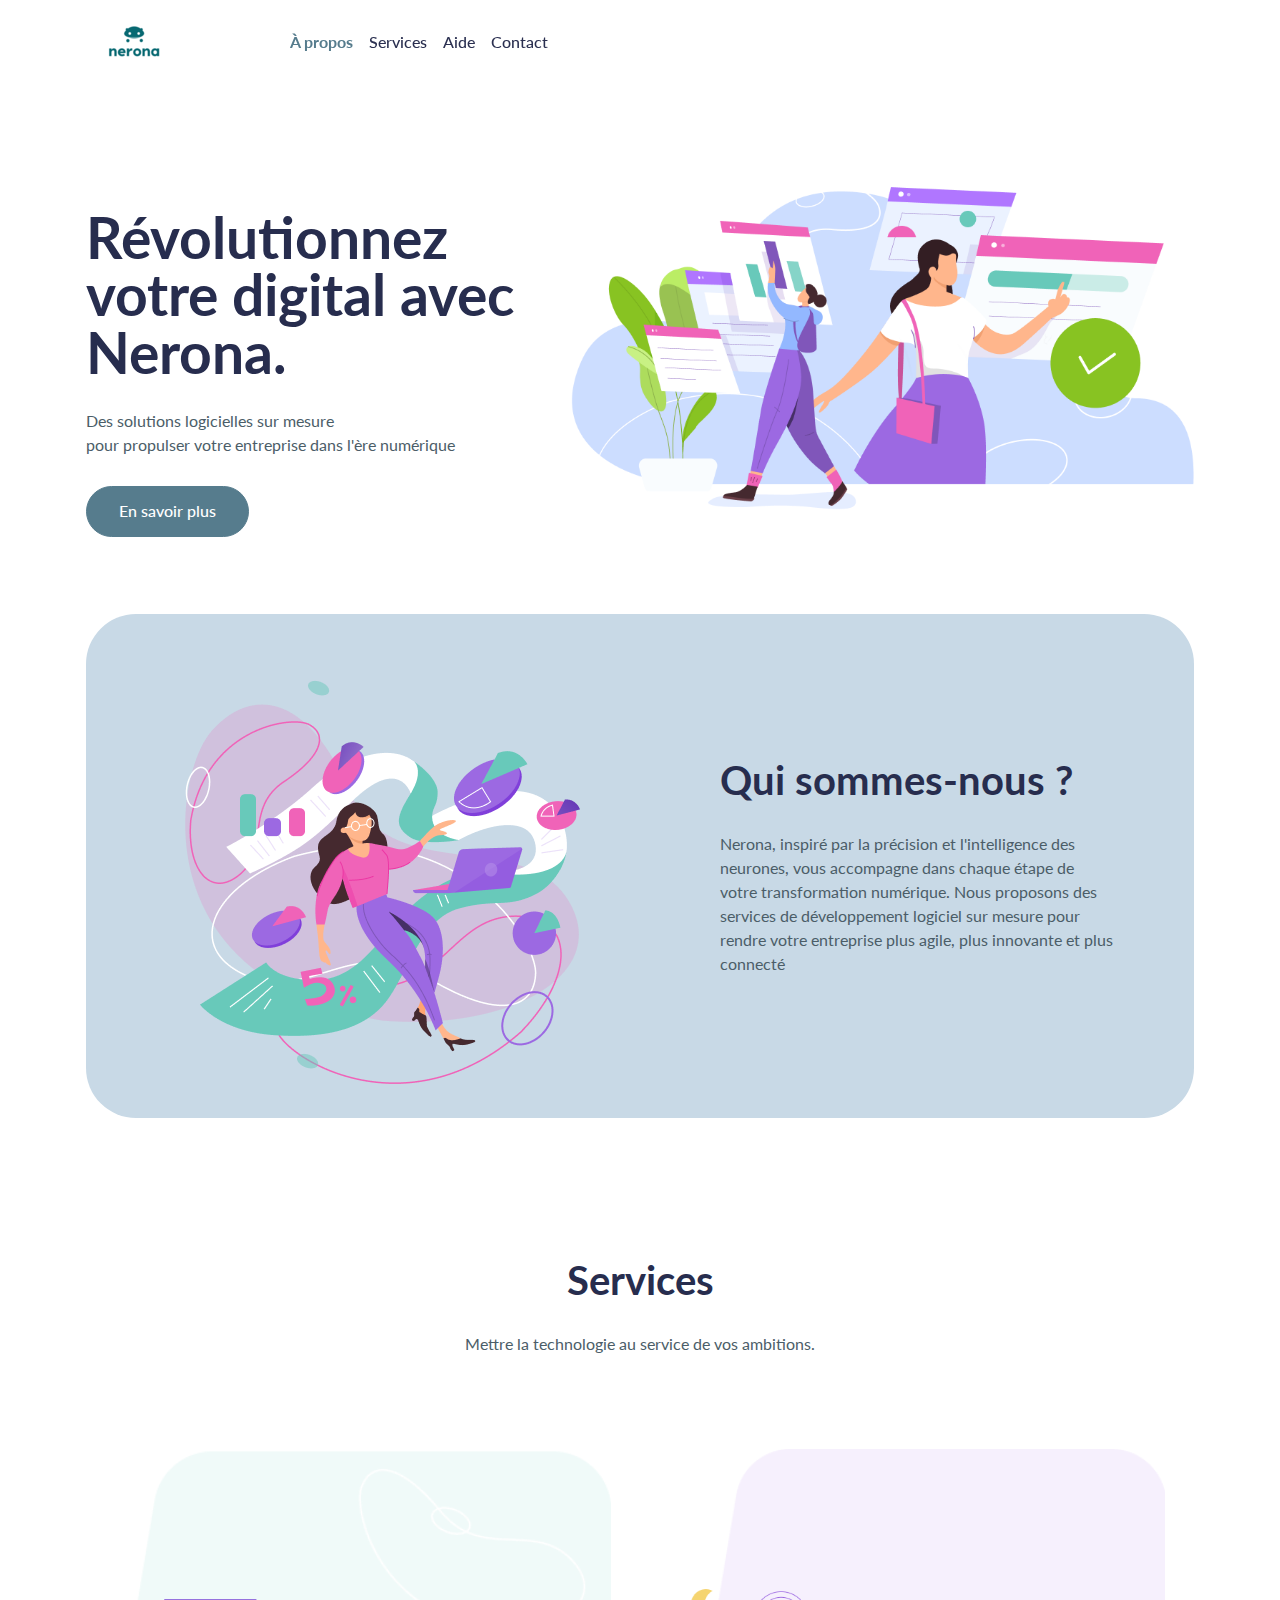
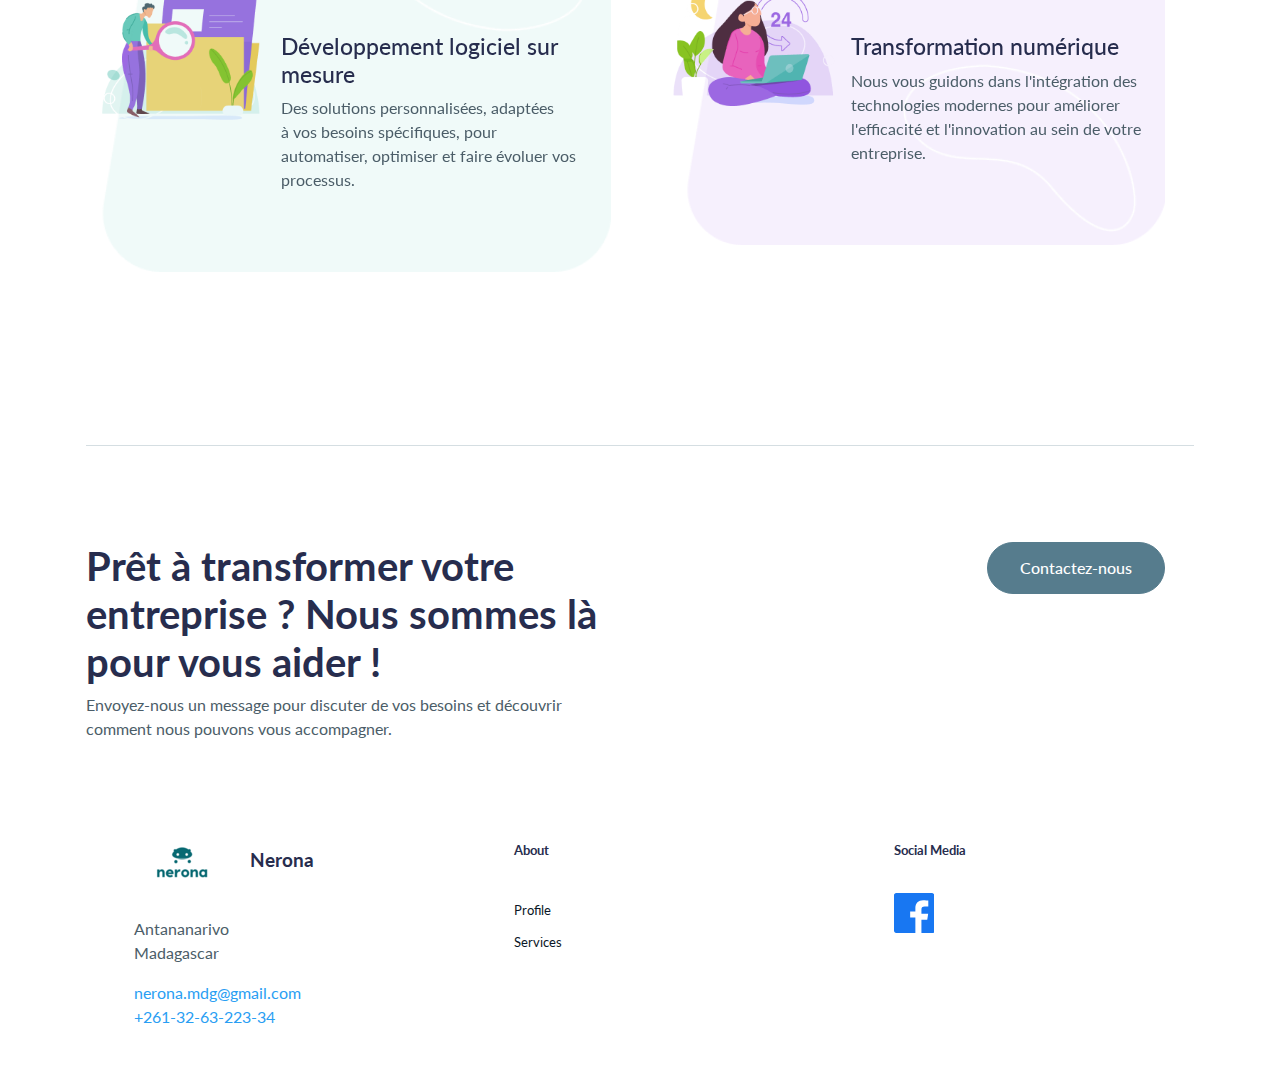
==== commit e35c07ee: "ajout page d'aide et rectification des liens" ====
--- a/index.html
+++ b/index.html
@@ -14,7 +14,7 @@
   <meta name="msapplication-TileImage" content="assets/img/favicons/mstile-150x150.png">
   <meta name="theme-color" content="#ffffff">
   <link href="assets/css/theme.css" rel="stylesheet" />
-
+  <link href="https://cdnjs.cloudflare.com/ajax/libs/font-awesome/6.0.0-beta3/css/all.min.css" rel="stylesheet">
 </head>
 
 
@@ -28,11 +28,11 @@
           aria-label="Toggle navigation"><span class="navbar-toggler-icon"></span></button>
         <div class="collapse navbar-collapse" id="navbarSupportedContent">
           <ul class="navbar-nav me-auto ms-lg-4 ms-xl-7 border-bottom border-lg-bottom-0 pt-2 pt-lg-0">
-            <li class="nav-item"><a class="nav-link fw-bold active" aria-current="page" href="#">About</a></li>
-            <li class="nav-item"><a class="nav-link fw-medium" href="#">Services</a></li>
-            <li class="nav-item"><a class="nav-link fw-medium" href="#">Help</a></li>
-            <li class="nav-item"><a class="nav-link fw-medium" href="#">Contact</a></li>
-          </ul>
+            <li class="nav-item"><a class="nav-link fw-bold active" aria-current="page" href="#">À propos</a></li>
+            <li class="nav-item"><a class="nav-link fw-medium" href="#services">Services</a></li>
+            <li class="nav-item"><a class="nav-link fw-medium" href="aide.html">Aide</a></li>
+            <li class="nav-item"><a class="nav-link fw-medium" href="#contact">Contact</a></li>
+          </ul>          
         </div>
       </div>
     </nav>
@@ -46,12 +46,12 @@
             <h1 class="mb-4 display-2 fw-bold">Révolutionnez votre digital avec<br
                 class="d-block d-lg-none d-xl-block" />Nerona.</h1>
             <p class="mt-3 mb-4">Des solutions logicielles sur mesure <br />pour propulser votre entreprise dans l'ère
-              numérique</p><a class="btn btn-lg btn-info rounded-pill" href="#" role="button">Learn more</a>
-          </div>
-        </div>
-      </div>
-    </section>
-    <section class="py-4">
+              numérique</p><a class="btn btn-lg btn-info rounded-pill"  href="#qui-sommes-nous" role="button">En savoir plus</a>
+          </div>
+        </div>
+      </div>
+    </section>
+    <section class="py-4" id="qui-sommes-nous">
       <div class="container">
         <div class="row">
           <div class="col-12">
@@ -76,7 +76,7 @@
         </div>
       </div>
     </section>
-    <section class="py-6">
+    <section class="py-6" id="services">
       <div class="container-lg">
         <div class="row flex-center mb-5">
           <div class="col-auto text-center my-4">
@@ -98,20 +98,12 @@
                     src="assets/img/illustrations/feature-search.png" alt="" /></div>
                 <div class="col-md-8 ps-md-3 pe-md-2 text-center text-md-start z-index-2">
                   <div class="card-body px-0">
-                    <h4 class="card-title pt-md-5">Développement logiciel sur mesure</h4>
+                    <h4 class="card-title pt-md-8">Développement logiciel sur mesure</h4>
                     <p>Des solutions personnalisées, adaptées
                       <br>à vos besoins spécifiques,
                       pour <br> automatiser, optimiser
                       et faire évoluer vos processus.
                     </p>
-                    <div><a class="btn btn-lg ps-0 pe-3" href="#" role="button">Learn more</a>
-                      <svg class="bi bi-arrow-right" xmlns="http://www.w3.org/2000/svg" width="20" height="20"
-                        fill="#9C69E2" viewBox="0 0 16 16">
-                        <path fill-rule="evenodd"
-                          d="M1 8a.5.5 0 0 1 .5-.5h11.793l-3.147-3.146a.5.5 0 0 1 .708-.708l4 4a.5.5 0 0 1 0 .708l-4 4a.5.5 0 0 1-.708-.708L13.293 8.5H1.5A.5.5 0 0 1 1 8z">
-                        </path>
-                      </svg>
-                    </div>
                   </div>
                 </div>
               </div>
@@ -130,17 +122,9 @@
                     src="assets/img/illustrations/feature-hour.png" alt="" /></div>
                 <div class="col-md-8 ps-md-3 pe-md-2 text-center text-md-start z-index-2">
                   <div class="card-body px-0">
-                    <h4 class="card-title pt-md-5">Transformation numérique</h4>
+                    <h4 class="card-title pt-md-8">Transformation numérique</h4>
                     <p>Nous vous guidons dans l'intégration des technologies modernes pour améliorer l'efficacité et
                       l'innovation au sein de votre entreprise.</p>
-                    <div><a class="btn btn-lg ps-0 pe-3" href="#" role="button">Learn more</a>
-                      <svg class="bi bi-arrow-right" xmlns="http://www.w3.org/2000/svg" width="20" height="20"
-                        fill="#9C69E2" viewBox="0 0 16 16">
-                        <path fill-rule="evenodd"
-                          d="M1 8a.5.5 0 0 1 .5-.5h11.793l-3.147-3.146a.5.5 0 0 1 .708-.708l4 4a.5.5 0 0 1 0 .708l-4 4a.5.5 0 0 1-.708-.708L13.293 8.5H1.5A.5.5 0 0 1 1 8z">
-                        </path>
-                      </svg>
-                    </div>
                   </div>
                 </div>
               </div>
@@ -159,56 +143,48 @@
             <p>Envoyez-nous un message pour discuter de vos besoins et découvrir comment nous pouvons vous accompagner.
             </p>
           </div>
-          <div class="col-md-6 text-lg-end"><a class="btn btn-lg btn-danger rounded-pill me-4 me-md-3 me-lg-4" href="#"
+          <div class="col-md-6 text-lg-end"><a class="btn btn-lg btn-danger rounded-pill me-4 me-md-3 me-lg-4" href="mailto:nerona.mdg@gmail.com"
               role="button">Contactez-nous</a>
           </div>
         </div>
-        <div class="row justify-content-lg-around">
+        <div class="row justify-content-lg-around" id="contact">
           <div class="col-12 col-sm-12 col-lg-3 mb-4 order-0 order-sm-0"><a class="text-decoration-none" href="#"><img
                 class="img-fluid me-3" src="assets/img/icons/logo.png" alt="" /><span
                 class="fw-bold fs-1 text-1000">Nerona</span></a>
             <p class="mt-4">Antananarivo<br />Madagascar</p>
-            <p>nerona.mdg@gmail.com<br />+261-32-63-223-34</p>
+            <p><a href="mailto:nerona.mdg@gmail.com">nerona.mdg@gmail.com</a><br /><a href="tel:+261326322334">+261-32-63-223-34</a></p>
           </div>
           <div class="col-6 col-sm-4 col-lg-3 mb-3 order-2 order-sm-1">
             <h6 class="lh-lg fw-bold mb-4">About</h6>
             <ul class="list-unstyled mb-md-4 mb-lg-0">
-              <li class="lh-lg"><a class="text-dark fs--1 text-decoration-none" href="#!">Profile</a></li>
-              <li class="lh-lg"><a class="text-dark fs--1 text-decoration-none" href="#!">Services</a></li>
+              <li class="lh-lg"><a class="text-dark fs--1 text-decoration-none" href="#">Profile</a></li>
+              <li class="lh-lg"><a class="text-dark fs--1 text-decoration-none" href="#services">Services</a></li>
             </ul>
           </div>
-          <div class="col-6 col-sm-4 col-lg-3 mb-3 order-3 order-sm-2">
+          <!-- <div class="col-6 col-sm-4 col-lg-3 mb-3 order-3 order-sm-2">
             <h6 class="lh-lg fw-bold mb-4"> Help </h6>
             <ul class="list-unstyled mb-md-4 mb-lg-0">
               <li class="lh-lg"><a class="text-dark fs--1 text-decoration-none" href="#!">Guide</a></li>
               <li class="lh-lg"><a class="text-dark fs--1 text-decoration-none" href="#!">Reports</a></li>
               <li class="lh-lg"><a class="text-dark fs--1 text-decoration-none" href="#!">Q&amp;A</a></li>
             </ul>
-          </div>
+          </div> -->
           <div class="col-12 col-sm-4 col-lg-3 mb-3 order-1 order-sm-3">
             <h6 class="lh-lg fw-bold mb-4">Social Media </h6>
             <ul class="list-unstyled mb-md-4 mb-lg-0">
-              <li class="list-inline-item"><a class="text-dark fs--1 text-decoration-none" href="#!"><img
-                    class="img-fluid" src="assets/img/icons/f.png" width="40" alt="" /></a></li>
-              <li class="list-inline-item"><a class="text-dark fs--1 text-decoration-none" href="#!"><img
-                    class="img-fluid" src="assets/img/icons/t.png" width="40" alt="" /></a></li>
-              <li class="list-inline-item"><a class="text-dark fs--1 text-decoration-none" href="#!"><img
-                    class="img-fluid" src="assets/img/icons/i.png" width="40" alt="" /></a></li>
+              <li class="list-inline-item">
+                <a class="text-dark fs--1 text-decoration-none" href="https://www.facebook.com/profile.php?id=61570370612438">
+                  <svg width="40" height="40" viewBox="0 0 24 24" fill="none" xmlns="http://www.w3.org/2000/svg">
+                    <path d="M22.675 0H1.325C0.593 0 0 0.593 0 1.325v21.35C0 23.407 0.593 24 1.325 24h11.497v-9.294H9.694v-3.622h3.128V9.074c0-3.08 1.822-4.777 4.634-4.777 1.353 0 2.752.25 3.118.275v3.573h-2.088c-1.613 0-2.029.757-2.029 1.874v2.364h4.057l-.568 3.622h-3.489V24h6.639c.732 0 1.325-.593 1.325-1.325V1.325C24 .593 23.407 0 22.675 0z" fill="#1877F2"/>
+                  </svg>
+                </a>
+              </li>
             </ul>
           </div>
         </div>
       </div>
-      <!-- end of .container-->
-
     </section>
   </main>
-  <!-- ===============================================-->
-  <!--    End of Main Content-->
-  <!-- ===============================================-->
-
-
-
-
   <!-- ===============================================-->
   <!--    JavaScripts-->
   <!-- ===============================================-->
